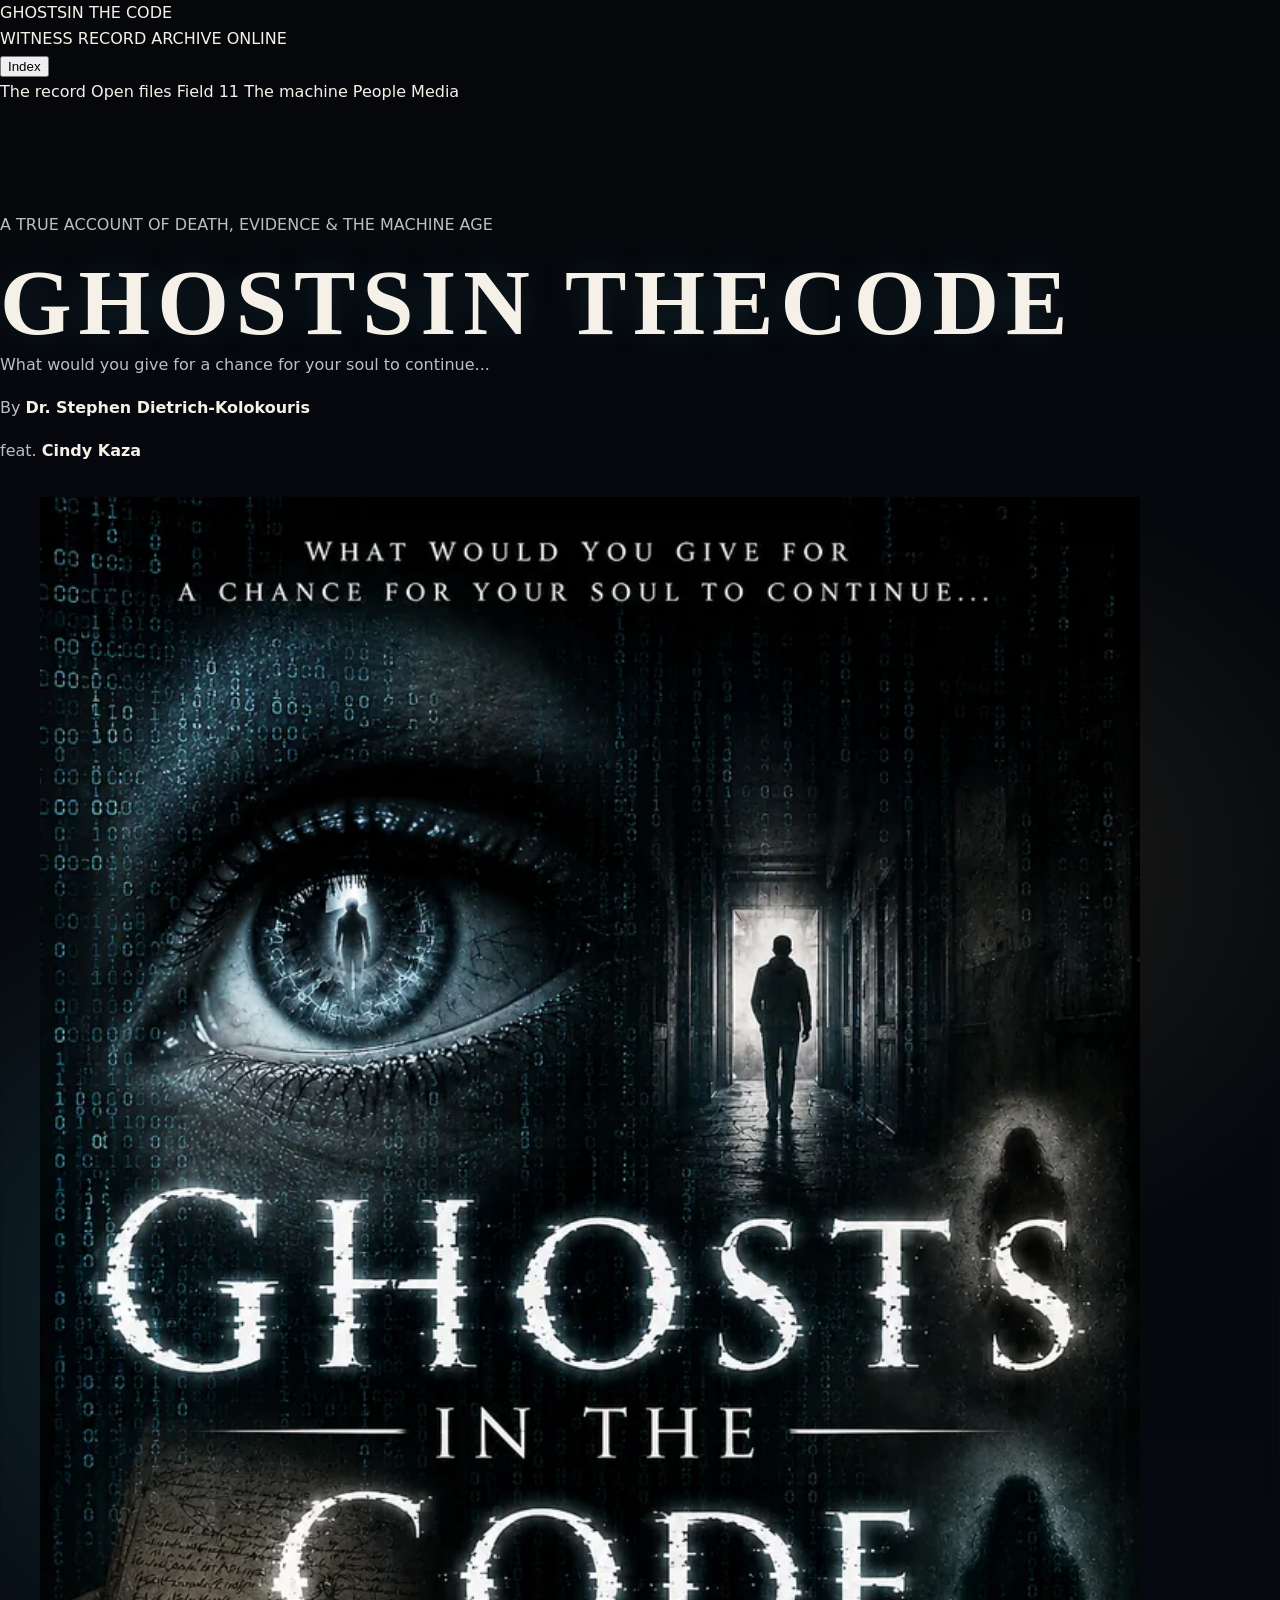
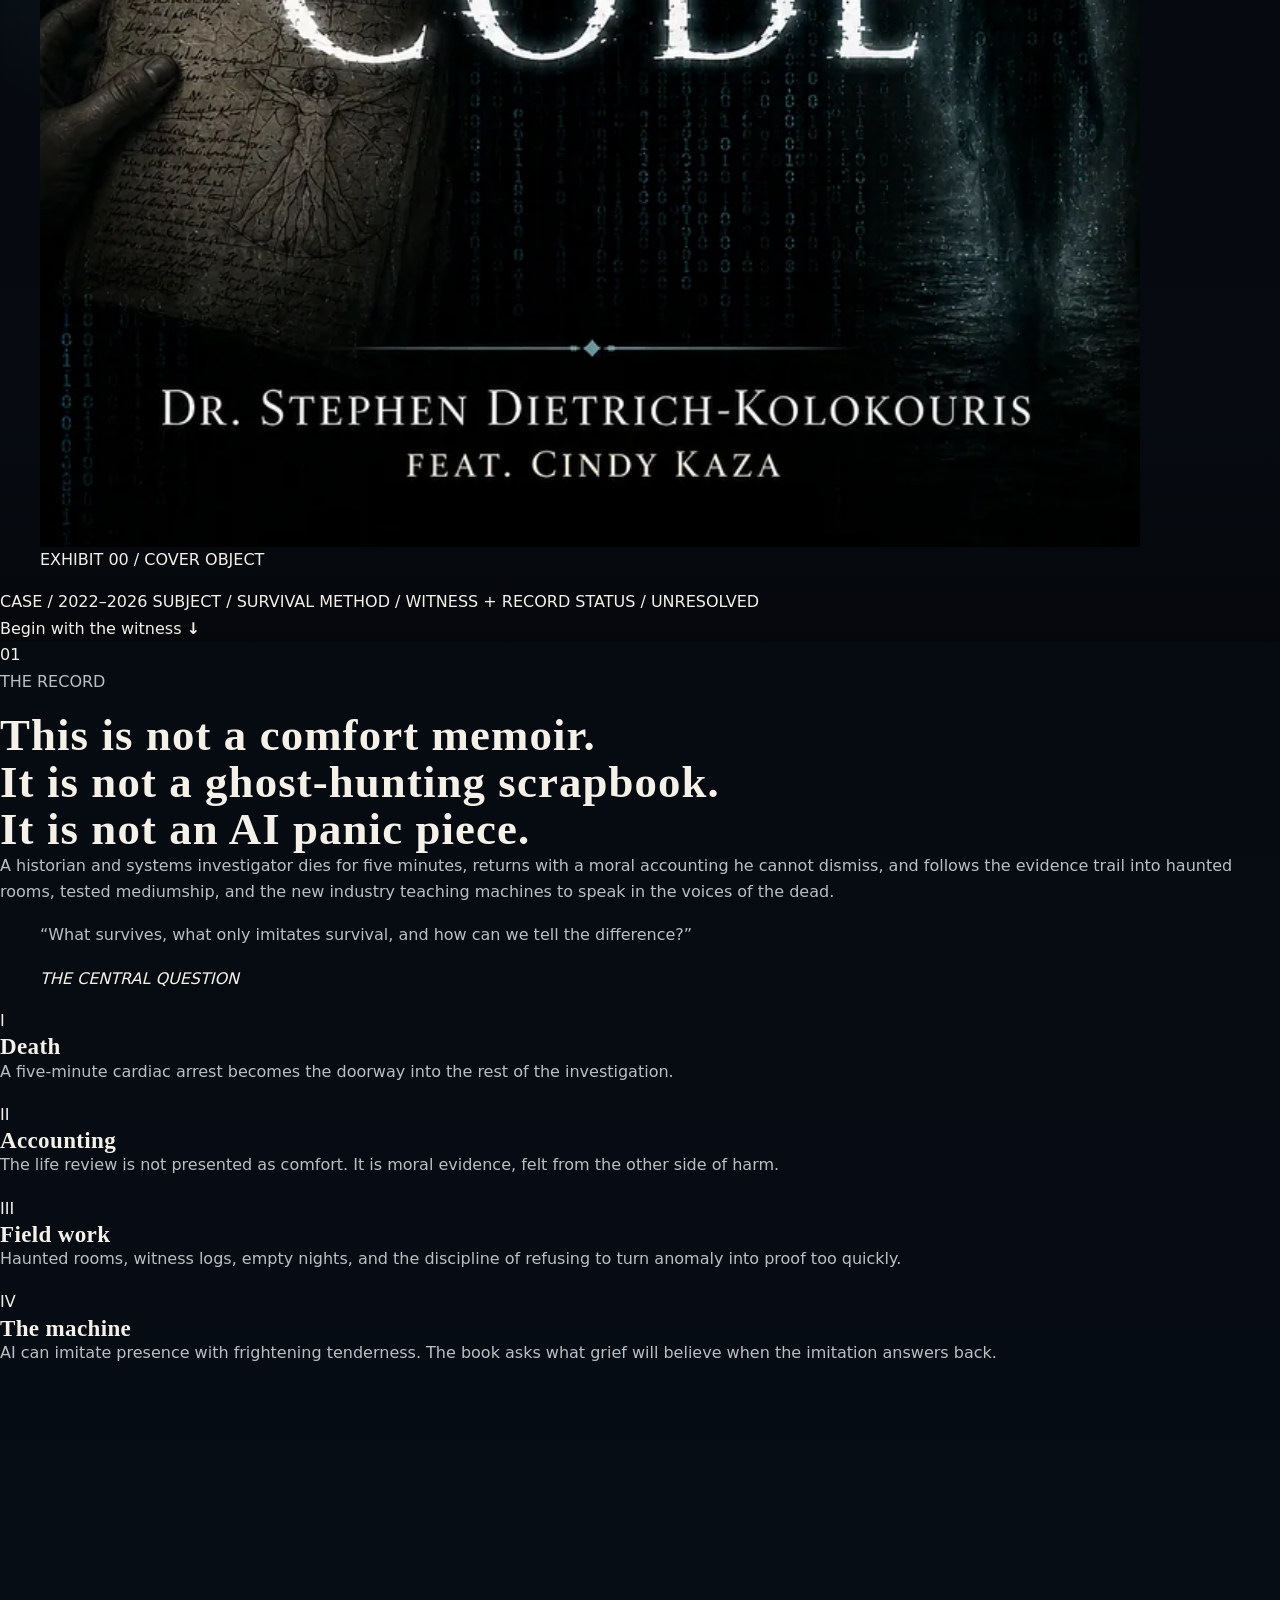
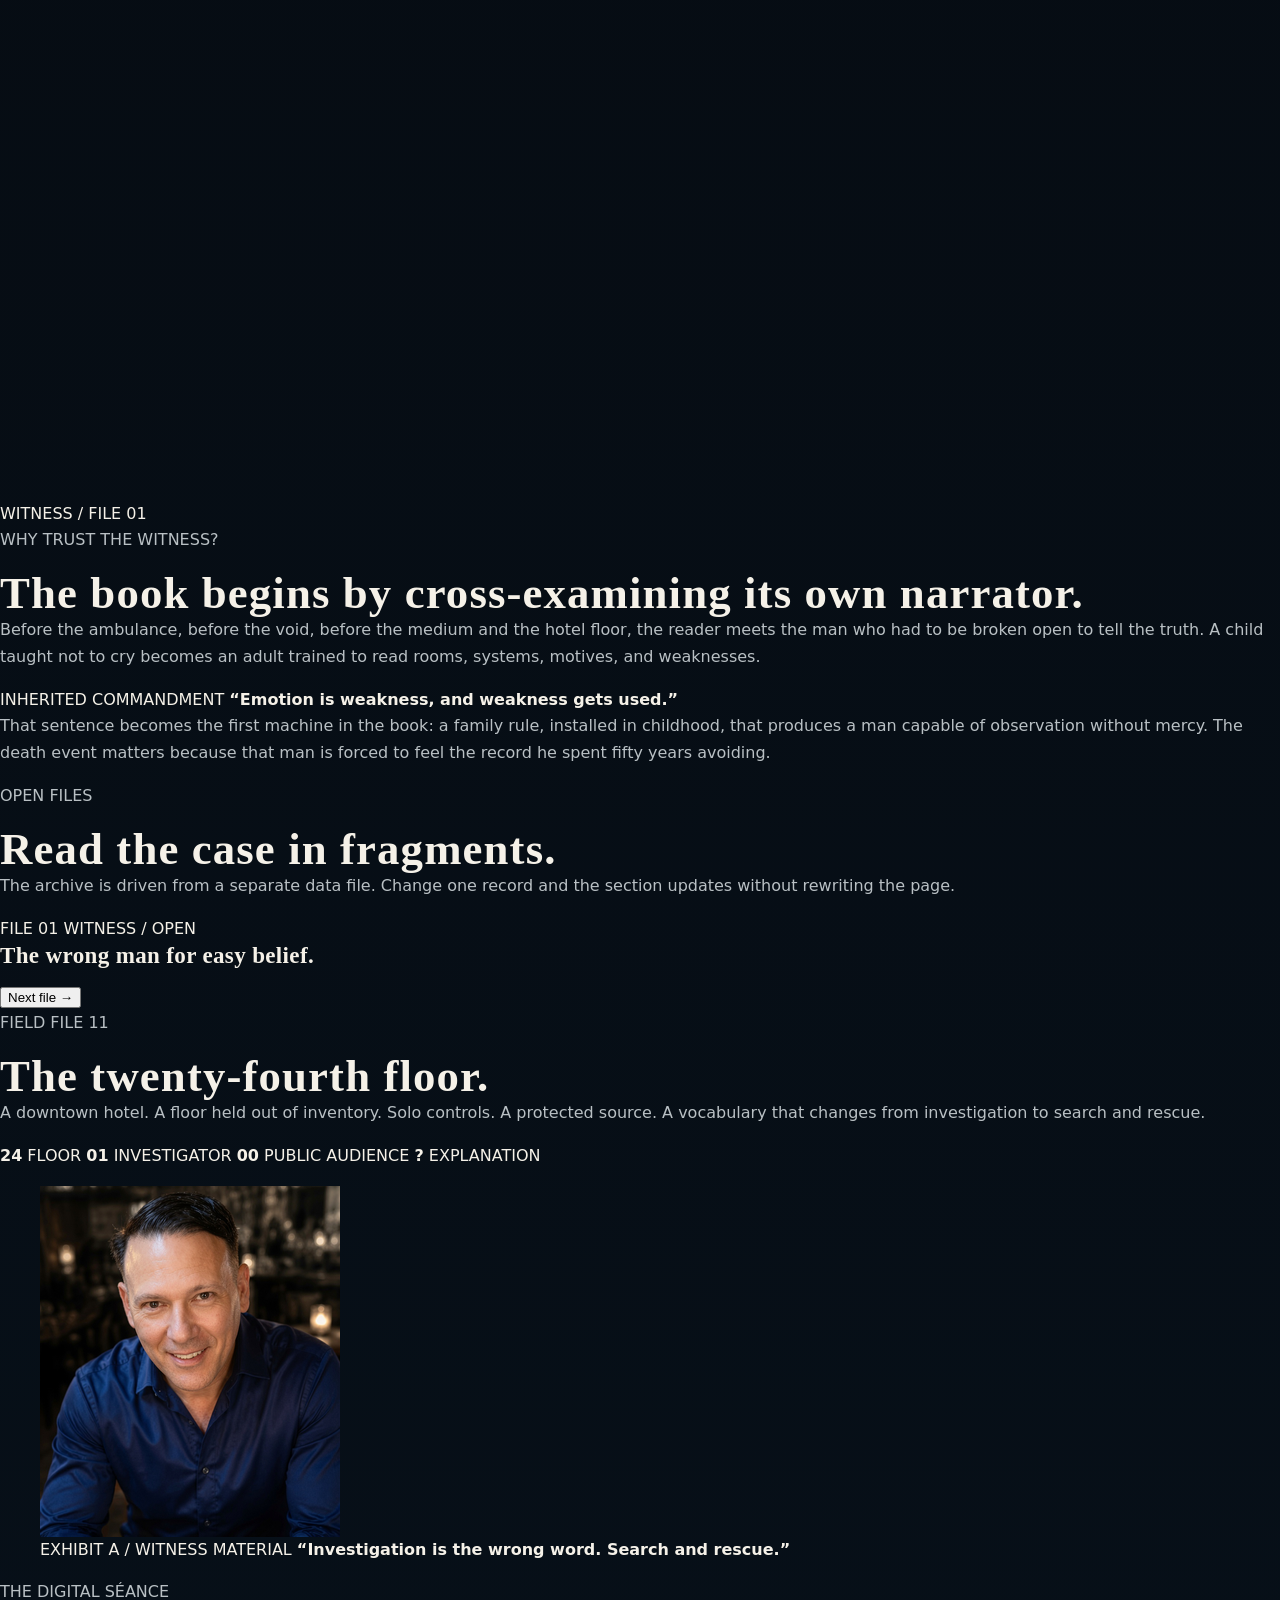
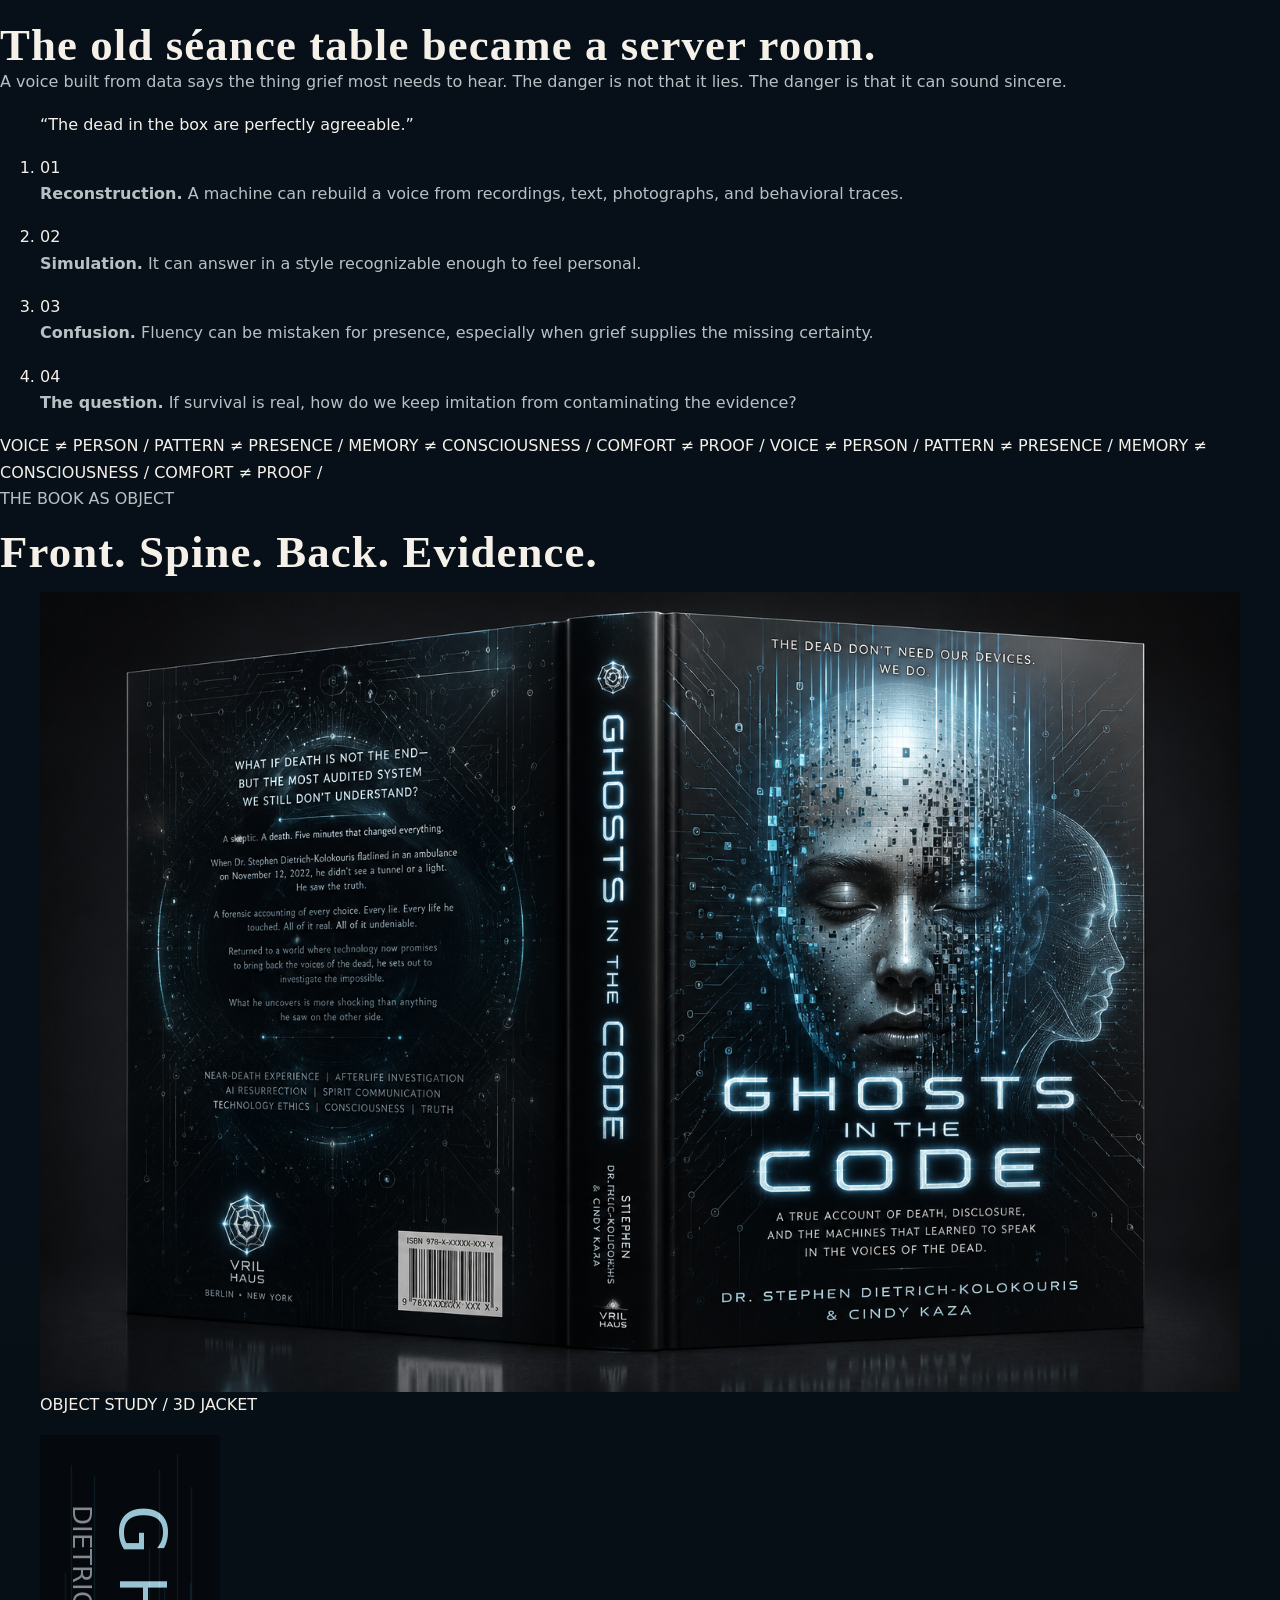
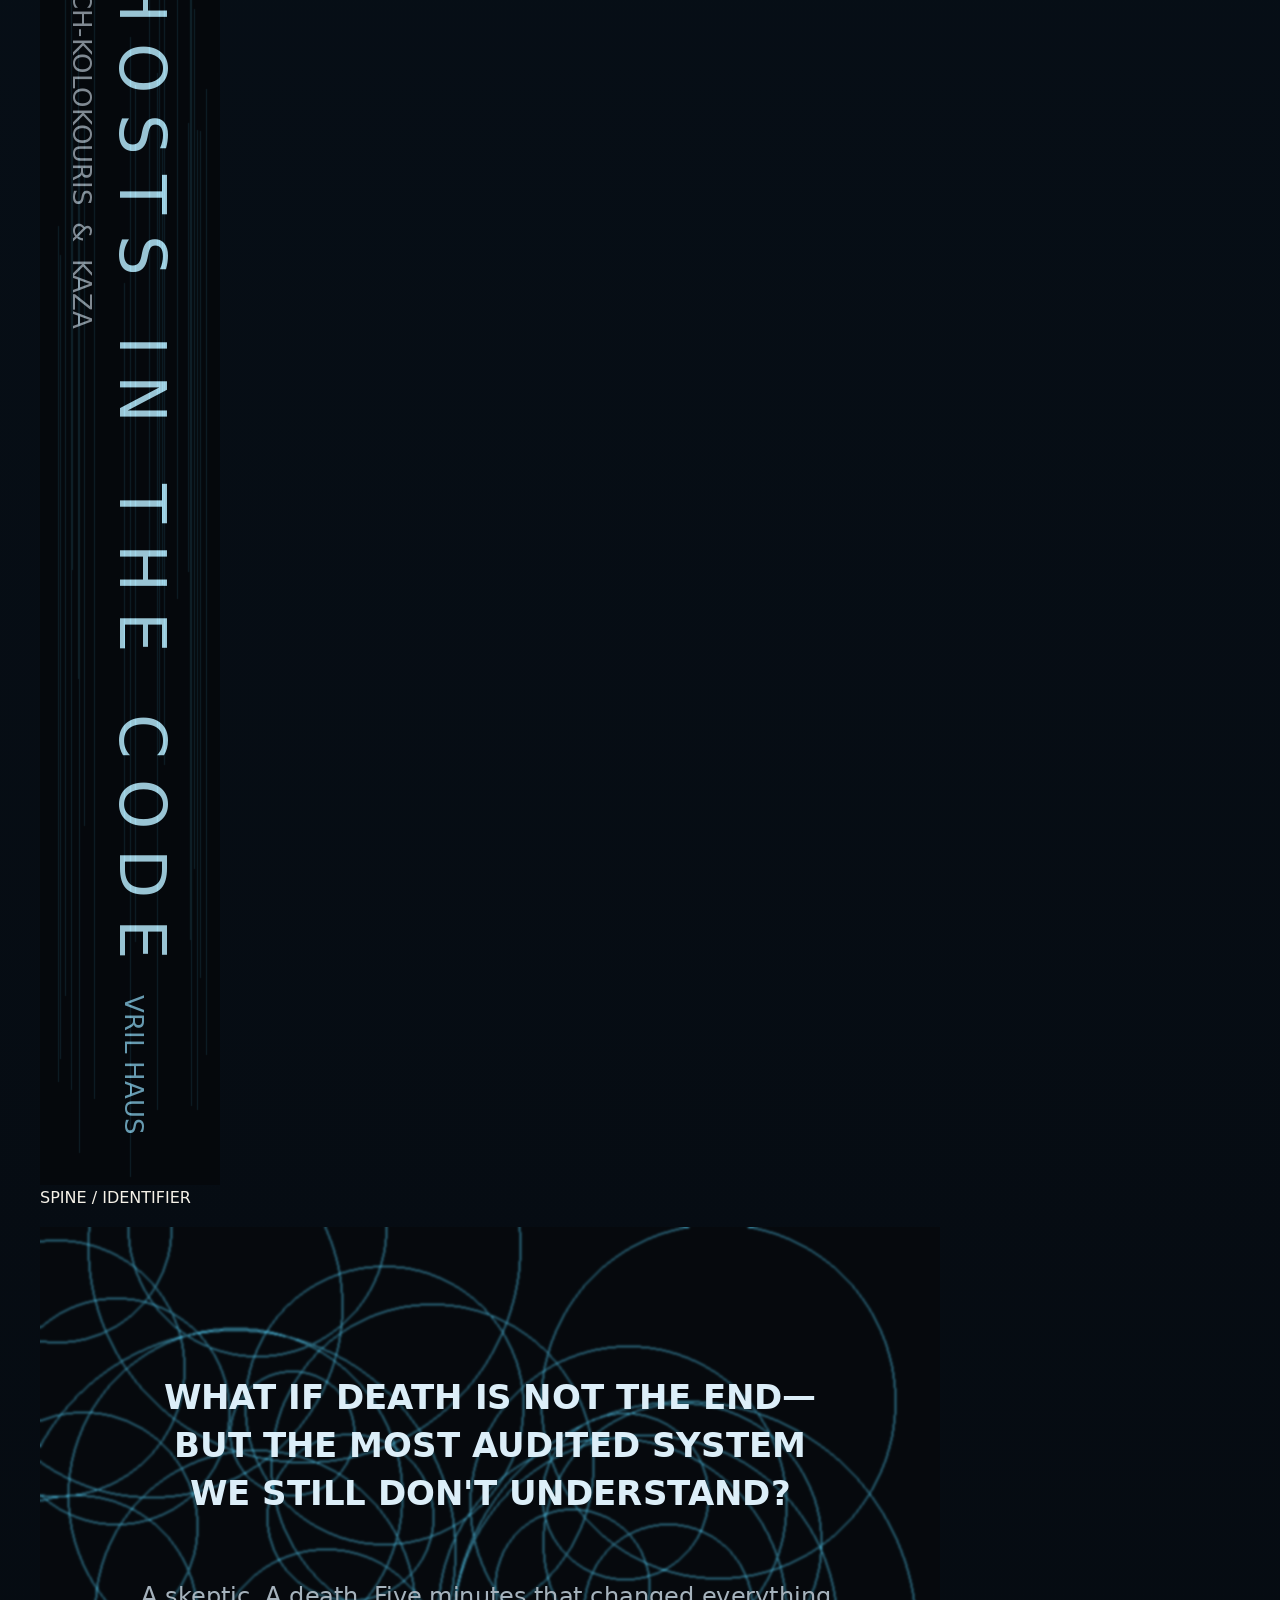
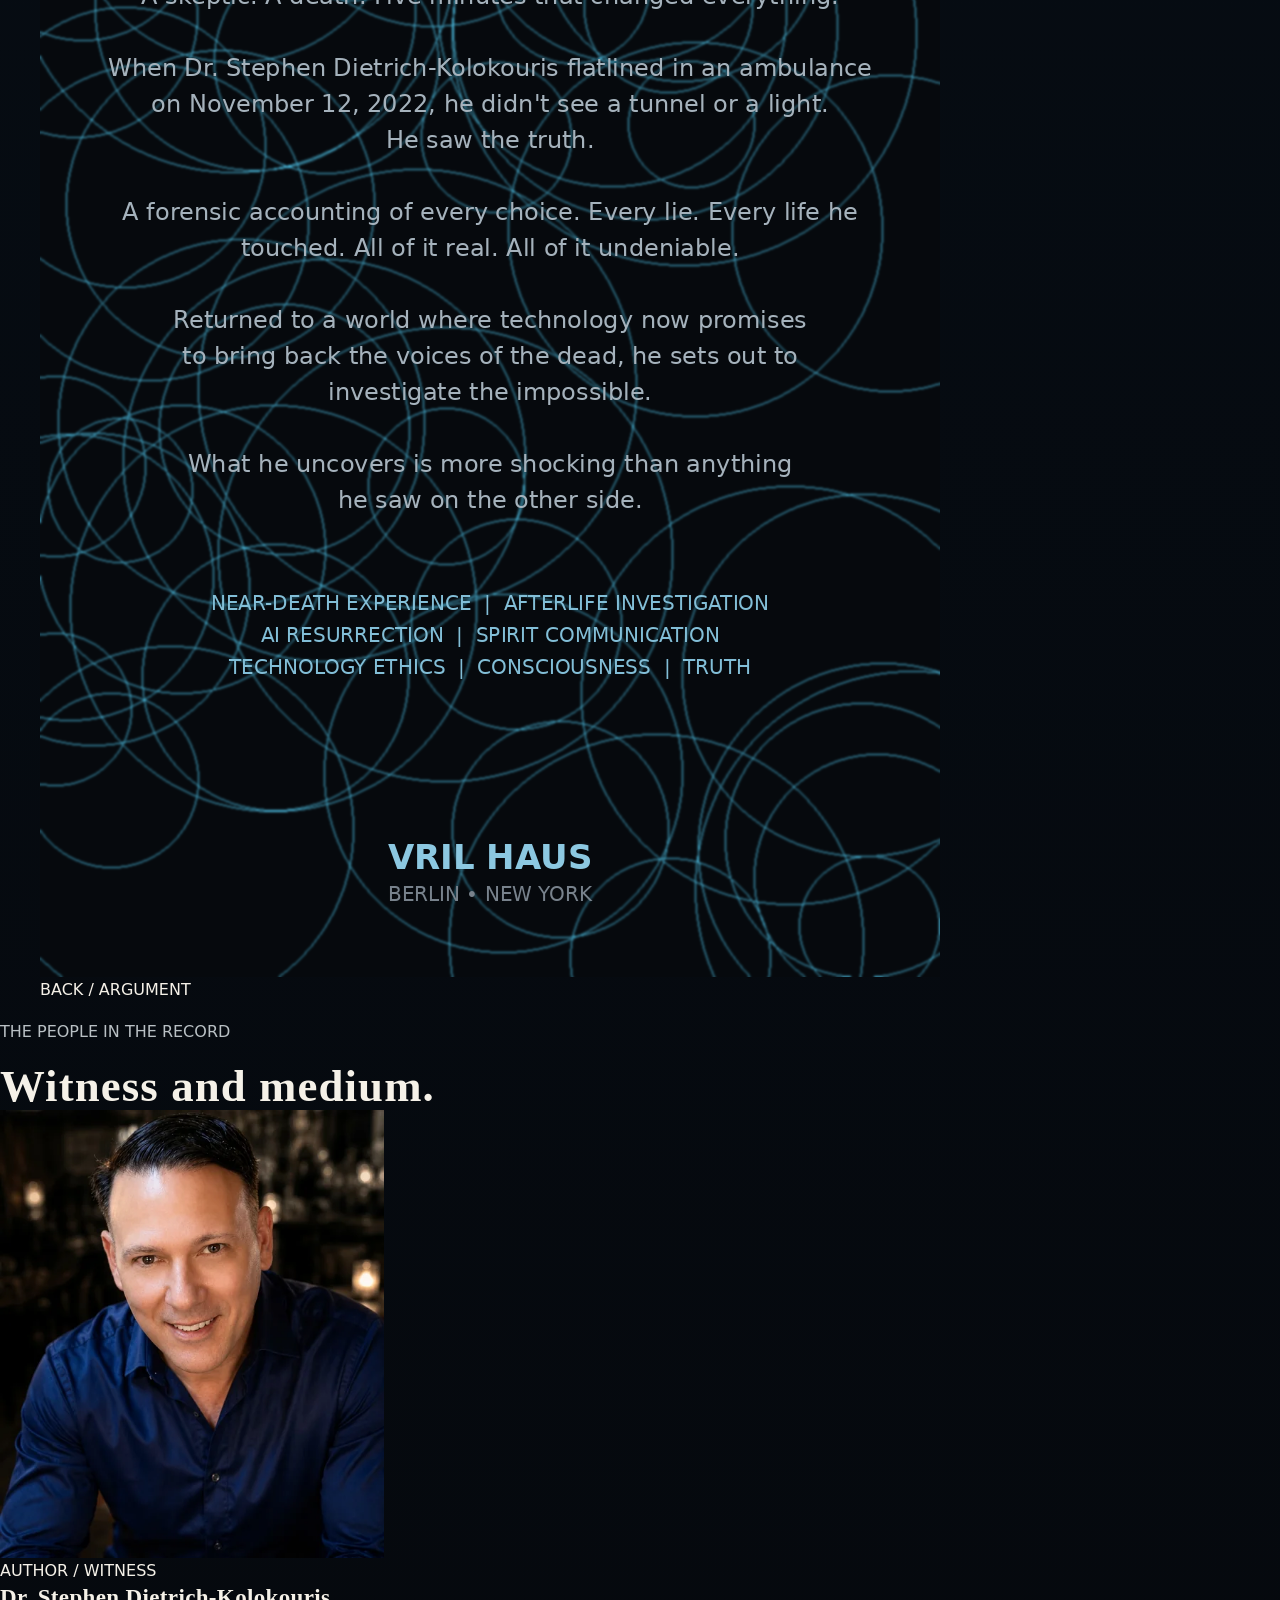
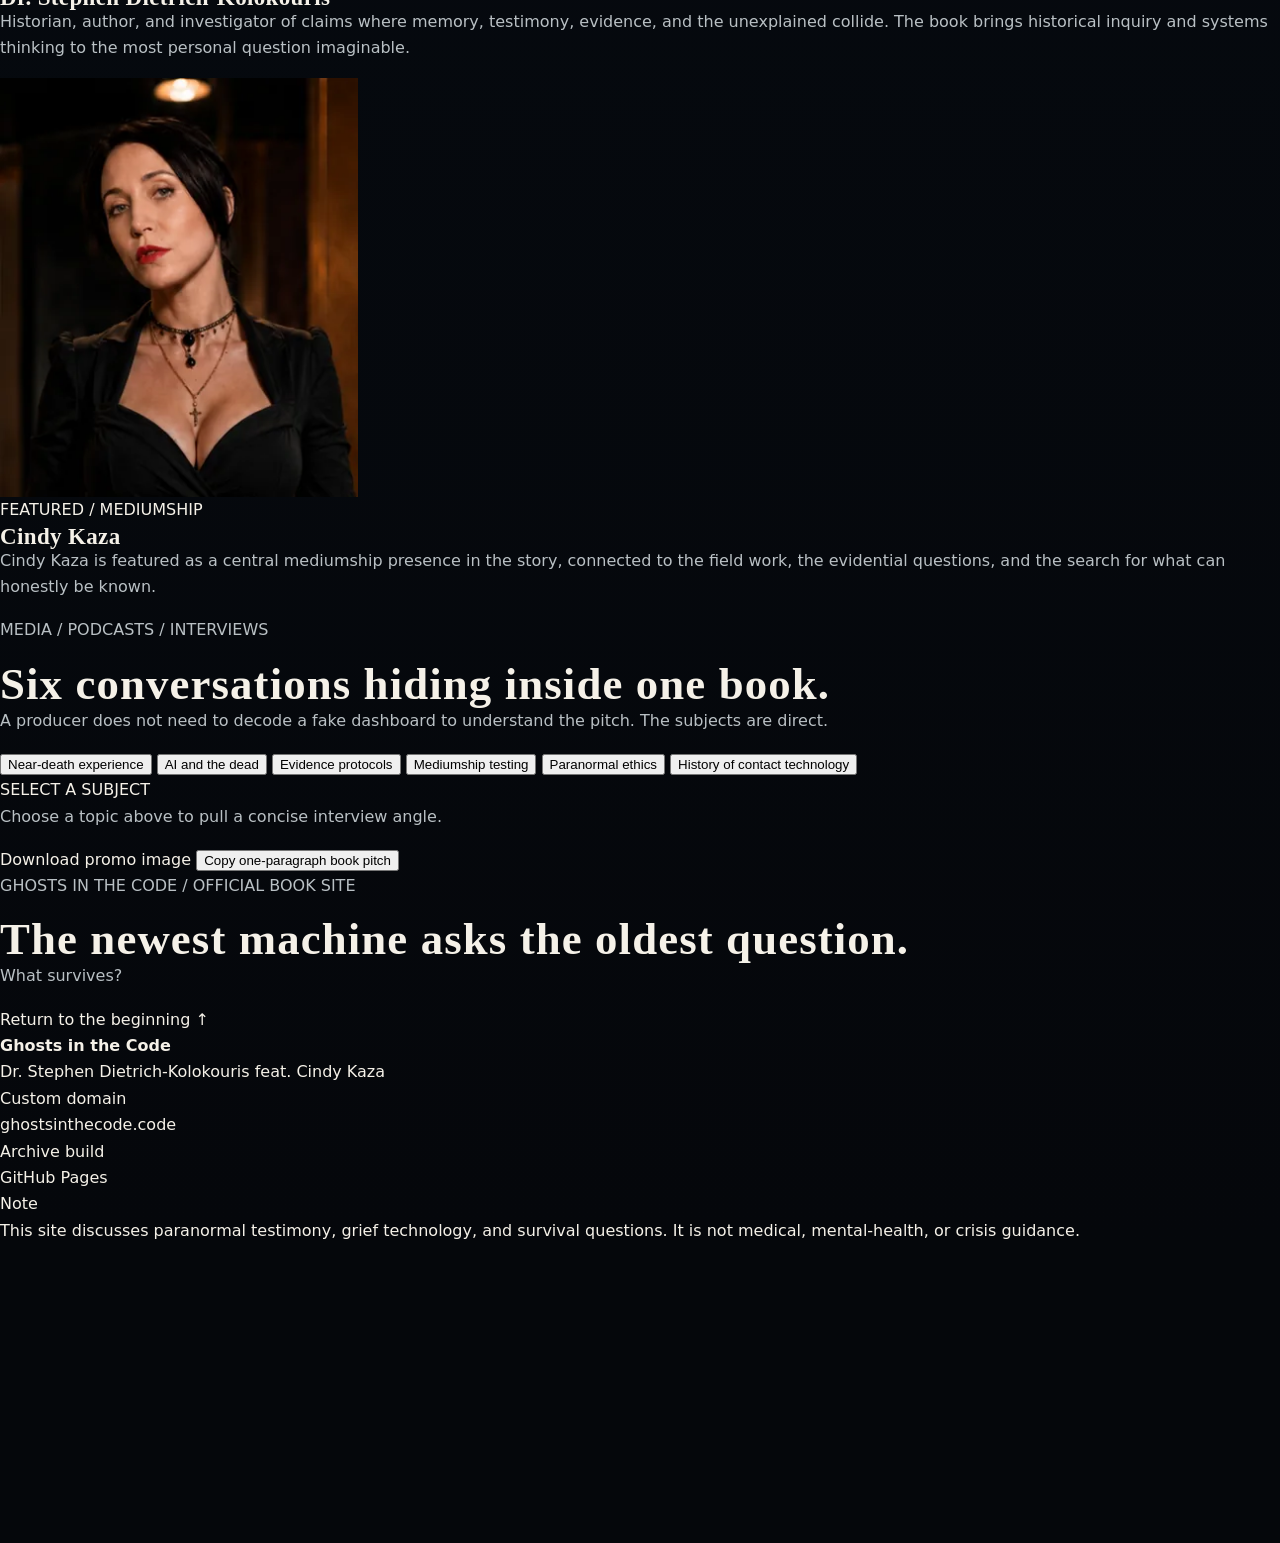
==== index.html @ 4350d651 "Rebuild site with editorial evidence-file design" ====
<!doctype html>
<html lang="en">
<head>
  <meta charset="utf-8">
  <meta name="viewport" content="width=device-width, initial-scale=1, viewport-fit=cover">
  <title>Ghosts in the Code | Dr. Stephen Dietrich-Kolokouris feat. Cindy Kaza</title>
  <meta name="description" content="Ghosts in the Code is a witness record about death, evidence, mediumship, field investigation, and the machines learning to speak in the voices of the dead.">
  <meta name="author" content="Dr. Stephen Dietrich-Kolokouris">
  <meta name="theme-color" content="#151513">
  <meta property="og:type" content="website">
  <meta property="og:title" content="Ghosts in the Code">
  <meta property="og:description" content="What would you give for a chance for your soul to continue...">
  <meta property="og:url" content="https://ghostsinthecode.code/">
  <meta property="og:image" content="https://ghostsinthecode.code/assets/og-image.jpg">
  <meta property="og:image:width" content="1200">
  <meta property="og:image:height" content="630">
  <meta name="twitter:card" content="summary_large_image">
  <meta name="twitter:title" content="Ghosts in the Code">
  <meta name="twitter:description" content="What would you give for a chance for your soul to continue...">
  <meta name="twitter:image" content="https://ghostsinthecode.code/assets/og-image.jpg">
  <link rel="canonical" href="https://ghostsinthecode.code/">
  <link rel="icon" type="image/png" sizes="192x192" href="assets/icon-192.png">
  <link rel="apple-touch-icon" href="assets/icon-192.png">
  <link rel="manifest" href="manifest.webmanifest">
  <link rel="preload" as="image" href="assets/responsive/cover-720.webp" type="image/webp">
  <link rel="stylesheet" href="styles.css?v=editorial-1">
</head>
<body>
  <a class="skip-link" href="#main">Skip to content</a>
  <div class="reading-line" aria-hidden="true"><i data-progress></i></div>

  <header class="masthead" data-masthead>
    <a class="wordmark" href="#top" aria-label="Ghosts in the Code home">
      <span>GHOSTS</span><span>IN THE CODE</span>
    </a>
    <div class="masthead-meta" aria-label="Site status">
      <span>WITNESS RECORD</span>
      <span data-clock>ARCHIVE ONLINE</span>
    </div>
    <button class="menu-button" type="button" aria-expanded="false" aria-controls="main-nav">Index</button>
    <nav class="main-nav" id="main-nav" aria-label="Primary navigation">
      <a href="#record">The record</a>
      <a href="#archive">Open files</a>
      <a href="#field">Field 11</a>
      <a href="#machine">The machine</a>
      <a href="#people">People</a>
      <a href="#media">Media</a>
    </nav>
  </header>

  <main id="main">
    <section class="hero" id="top">
      <div class="hero-type" aria-label="Ghosts in the Code">
        <p class="eyebrow">A TRUE ACCOUNT OF DEATH, EVIDENCE &amp; THE MACHINE AGE</p>
        <h1><span>GHOSTS</span><span>IN THE</span><span>CODE</span></h1>
        <p class="hero-question">What would you give for a chance for your soul to continue...</p>
        <div class="hero-byline">
          <p>By <strong>Dr. Stephen Dietrich-Kolokouris</strong></p>
          <p>feat. <strong>Cindy Kaza</strong></p>
        </div>
      </div>

      <figure class="hero-book" data-parallax>
        <picture>
          <source type="image/webp" srcset="assets/responsive/cover-320.webp 320w, assets/responsive/cover-480.webp 480w, assets/responsive/cover-720.webp 720w, assets/responsive/cover-960.webp 960w, assets/responsive/cover-1200.webp 1200w, assets/responsive/cover-1365.webp 1365w" sizes="(max-width: 700px) 72vw, 38vw">
          <img src="assets/cover.jpg" srcset="assets/responsive/cover-320.jpg 320w, assets/responsive/cover-480.jpg 480w, assets/responsive/cover-720.jpg 720w, assets/responsive/cover-960.jpg 960w, assets/responsive/cover-1200.jpg 1200w, assets/responsive/cover-1365.jpg 1365w" sizes="(max-width: 700px) 72vw, 38vw" width="1100" height="1650" alt="Ghosts in the Code book cover" fetchpriority="high" decoding="async">
        </picture>
        <figcaption>EXHIBIT 00 / COVER OBJECT</figcaption>
      </figure>

      <aside class="hero-margin" aria-label="Case details">
        <span>CASE / 2022–2026</span>
        <span>SUBJECT / SURVIVAL</span>
        <span>METHOD / WITNESS + RECORD</span>
        <span>STATUS / UNRESOLVED</span>
      </aside>

      <a class="down-cue" href="#record">Begin with the witness <b>↓</b></a>
    </section>

    <section class="statement" id="record">
      <div class="section-number">01</div>
      <div class="statement-copy">
        <p class="section-label">THE RECORD</p>
        <h2>This is not a comfort memoir.<br>It is not a ghost-hunting scrapbook.<br>It is not an AI panic piece.</h2>
        <p class="statement-lede">A historian and systems investigator dies for five minutes, returns with a moral accounting he cannot dismiss, and follows the evidence trail into haunted rooms, tested mediumship, and the new industry teaching machines to speak in the voices of the dead.</p>
      </div>
      <blockquote>
        <p>“What survives, what only imitates survival, and how can we tell the difference?”</p>
        <cite>THE CENTRAL QUESTION</cite>
      </blockquote>
    </section>

    <section class="sequence" aria-label="The book in four movements">
      <article>
        <span class="sequence-no">I</span>
        <h3>Death</h3>
        <p>A five-minute cardiac arrest becomes the doorway into the rest of the investigation.</p>
      </article>
      <article>
        <span class="sequence-no">II</span>
        <h3>Accounting</h3>
        <p>The life review is not presented as comfort. It is moral evidence, felt from the other side of harm.</p>
      </article>
      <article>
        <span class="sequence-no">III</span>
        <h3>Field work</h3>
        <p>Haunted rooms, witness logs, empty nights, and the discipline of refusing to turn anomaly into proof too quickly.</p>
      </article>
      <article>
        <span class="sequence-no">IV</span>
        <h3>The machine</h3>
        <p>AI can imitate presence with frightening tenderness. The book asks what grief will believe when the imitation answers back.</p>
      </article>
    </section>

    <section class="witness" aria-labelledby="witness-title">
      <div class="witness-image">
        <picture>
          <source type="image/webp" srcset="assets/responsive/stephen-360.webp 360w, assets/responsive/stephen-540.webp 540w, assets/responsive/stephen-720.webp 720w, assets/responsive/stephen-900.webp 900w, assets/responsive/stephen-1200.webp 1200w, assets/responsive/stephen-1600.webp 1600w" sizes="(max-width: 760px) 100vw, 48vw">
          <img src="assets/stephen.jpg" srcset="assets/responsive/stephen-360.jpg 360w, assets/responsive/stephen-540.jpg 540w, assets/responsive/stephen-720.jpg 720w, assets/responsive/stephen-900.jpg 900w, assets/responsive/stephen-1200.jpg 1200w, assets/responsive/stephen-1600.jpg 1600w" sizes="(max-width: 760px) 100vw, 48vw" alt="Portrait of Dr. Stephen Dietrich-Kolokouris" loading="lazy" decoding="async">
        </picture>
        <span>WITNESS / FILE 01</span>
      </div>
      <div class="witness-copy">
        <p class="section-label">WHY TRUST THE WITNESS?</p>
        <h2 id="witness-title">The book begins by cross-examining its own narrator.</h2>
        <p>Before the ambulance, before the void, before the medium and the hotel floor, the reader meets the man who had to be broken open to tell the truth. A child taught not to cry becomes an adult trained to read rooms, systems, motives, and weaknesses.</p>
        <div class="rule-quote">
          <span>INHERITED COMMANDMENT</span>
          <strong>“Emotion is weakness, and weakness gets used.”</strong>
        </div>
        <p>That sentence becomes the first machine in the book: a family rule, installed in childhood, that produces a man capable of observation without mercy. The death event matters because that man is forced to feel the record he spent fifty years avoiding.</p>
      </div>
    </section>

    <section class="archive" id="archive" aria-labelledby="archive-title">
      <header class="archive-head">
        <div>
          <p class="section-label">OPEN FILES</p>
          <h2 id="archive-title">Read the case in fragments.</h2>
        </div>
        <p>The archive is driven from a separate data file. Change one record and the section updates without rewriting the page.</p>
      </header>

      <div class="archive-workbench" data-archive>
        <div class="archive-index" role="tablist" aria-label="Book files" data-archive-index></div>
        <article class="archive-sheet" role="tabpanel" tabindex="0" data-archive-sheet>
          <div class="archive-sheet-meta">
            <span data-file-code>FILE 01</span>
            <span data-file-status>WITNESS / OPEN</span>
          </div>
          <h3 data-file-title>The wrong man for easy belief.</h3>
          <p class="archive-deck" data-file-deck></p>
          <blockquote data-file-quote></blockquote>
          <p data-file-body></p>
          <div class="archive-sheet-foot">
            <span data-file-route></span>
            <button type="button" data-next-file>Next file →</button>
          </div>
        </article>
      </div>
    </section>

    <section class="field" id="field" aria-labelledby="field-title">
      <div class="field-title">
        <p class="section-label">FIELD FILE 11</p>
        <h2 id="field-title">The twenty-fourth floor.</h2>
        <p>A downtown hotel. A floor held out of inventory. Solo controls. A protected source. A vocabulary that changes from investigation to search and rescue.</p>
      </div>
      <div class="field-strip" aria-label="Field file facts">
        <span><b>24</b> FLOOR</span>
        <span><b>01</b> INVESTIGATOR</span>
        <span><b>00</b> PUBLIC AUDIENCE</span>
        <span><b>?</b> EXPLANATION</span>
      </div>
      <figure class="field-exhibit">
        <img src="assets/exhibit-a-witness-thumb.png" alt="Field evidence exhibit thumbnail" loading="lazy" decoding="async">
        <figcaption>
          <span>EXHIBIT A / WITNESS MATERIAL</span>
          <strong>“Investigation is the wrong word. Search and rescue.”</strong>
        </figcaption>
      </figure>
    </section>

    <section class="machine" id="machine" aria-labelledby="machine-title">
      <div class="machine-black">
        <p class="section-label">THE DIGITAL SÉANCE</p>
        <h2 id="machine-title">The old séance table became a server room.</h2>
        <p>A voice built from data says the thing grief most needs to hear. The danger is not that it lies. The danger is that it can sound sincere.</p>
        <blockquote>“The dead in the box are perfectly agreeable.”</blockquote>
      </div>
      <div class="machine-white">
        <ol>
          <li><span>01</span><p><b>Reconstruction.</b> A machine can rebuild a voice from recordings, text, photographs, and behavioral traces.</p></li>
          <li><span>02</span><p><b>Simulation.</b> It can answer in a style recognizable enough to feel personal.</p></li>
          <li><span>03</span><p><b>Confusion.</b> Fluency can be mistaken for presence, especially when grief supplies the missing certainty.</p></li>
          <li><span>04</span><p><b>The question.</b> If survival is real, how do we keep imitation from contaminating the evidence?</p></li>
        </ol>
      </div>
      <div class="ticker" aria-hidden="true"><div>VOICE ≠ PERSON / PATTERN ≠ PRESENCE / MEMORY ≠ CONSCIOUSNESS / COMFORT ≠ PROOF / VOICE ≠ PERSON / PATTERN ≠ PRESENCE / MEMORY ≠ CONSCIOUSNESS / COMFORT ≠ PROOF /</div></div>
    </section>

    <section class="object-study" aria-labelledby="object-title">
      <header>
        <p class="section-label">THE BOOK AS OBJECT</p>
        <h2 id="object-title">Front. Spine. Back. Evidence.</h2>
      </header>
      <div class="object-grid">
        <figure class="object-3d">
          <img src="assets/jacket-3d-still.png" alt="Three-dimensional Ghosts in the Code book jacket mockup" loading="lazy" decoding="async">
          <figcaption>OBJECT STUDY / 3D JACKET</figcaption>
        </figure>
        <figure class="object-spine">
          <img src="assets/jacket-spine.png" alt="Ghosts in the Code book spine" loading="lazy" decoding="async">
          <figcaption>SPINE / IDENTIFIER</figcaption>
        </figure>
        <figure class="object-back">
          <img src="assets/jacket-back.png" alt="Ghosts in the Code back cover" loading="lazy" decoding="async">
          <figcaption>BACK / ARGUMENT</figcaption>
        </figure>
      </div>
    </section>

    <section class="people" id="people" aria-labelledby="people-title">
      <header>
        <p class="section-label">THE PEOPLE IN THE RECORD</p>
        <h2 id="people-title">Witness and medium.</h2>
      </header>
      <div class="people-grid">
        <article class="person person-stephen">
          <picture>
            <source type="image/webp" srcset="assets/responsive/stephen-540.webp 540w, assets/responsive/stephen-900.webp 900w, assets/responsive/stephen-1200.webp 1200w" sizes="(max-width: 760px) 100vw, 50vw">
            <img src="assets/stephen.jpg" alt="Dr. Stephen Dietrich-Kolokouris" loading="lazy">
          </picture>
          <div>
            <span>AUTHOR / WITNESS</span>
            <h3>Dr. Stephen Dietrich-Kolokouris</h3>
            <p>Historian, author, and investigator of claims where memory, testimony, evidence, and the unexplained collide. The book brings historical inquiry and systems thinking to the most personal question imaginable.</p>
          </div>
        </article>
        <article class="person person-cindy">
          <picture>
            <source type="image/webp" srcset="assets/responsive/cindy-240.webp 240w, assets/responsive/cindy-320.webp 320w, assets/responsive/cindy-362.webp 362w" sizes="(max-width: 760px) 72vw, 28vw">
            <img src="assets/cindy.jpg" alt="Cindy Kaza" loading="lazy">
          </picture>
          <div>
            <span>FEATURED / MEDIUMSHIP</span>
            <h3>Cindy Kaza</h3>
            <p>Cindy Kaza is featured as a central mediumship presence in the story, connected to the field work, the evidential questions, and the search for what can honestly be known.</p>
          </div>
        </article>
      </div>
    </section>

    <section class="media" id="media" aria-labelledby="media-title">
      <div class="media-copy">
        <p class="section-label">MEDIA / PODCASTS / INTERVIEWS</p>
        <h2 id="media-title">Six conversations hiding inside one book.</h2>
        <p>A producer does not need to decode a fake dashboard to understand the pitch. The subjects are direct.</p>
      </div>
      <div class="media-topics" aria-label="Interview subjects">
        <button type="button" data-topic="Near-death experience">Near-death experience</button>
        <button type="button" data-topic="AI and the dead">AI and the dead</button>
        <button type="button" data-topic="Evidence protocols">Evidence protocols</button>
        <button type="button" data-topic="Mediumship testing">Mediumship testing</button>
        <button type="button" data-topic="Paranormal ethics">Paranormal ethics</button>
        <button type="button" data-topic="History of contact technology">History of contact technology</button>
      </div>
      <div class="media-brief" data-media-brief aria-live="polite">
        <span>SELECT A SUBJECT</span>
        <p>Choose a topic above to pull a concise interview angle.</p>
      </div>
      <div class="media-actions">
        <a href="assets/og-image.jpg" download>Download promo image</a>
        <button type="button" data-copy-pitch>Copy one-paragraph book pitch</button>
      </div>
    </section>

    <section class="closing">
      <p class="closing-small">GHOSTS IN THE CODE / OFFICIAL BOOK SITE</p>
      <h2>The newest machine asks the oldest question.</h2>
      <p>What survives?</p>
      <a href="#top">Return to the beginning ↑</a>
    </section>
  </main>

  <footer class="footer">
    <div><strong>Ghosts in the Code</strong><br>Dr. Stephen Dietrich-Kolokouris feat. Cindy Kaza</div>
    <div><span>Custom domain</span><br>ghostsinthecode.code</div>
    <div><span>Archive build</span><br><span data-build-state>GitHub Pages</span></div>
    <div><span>Note</span><br>This site discusses paranormal testimony, grief technology, and survival questions. It is not medical, mental-health, or crisis guidance.</div>
  </footer>

  <noscript><div class="noscript">This site works without JavaScript, but the open-file archive and media brief require it.</div></noscript>
  <script src="script.js?v=editorial-1" defer></script>
</body>
</html>
---- styles.css ----
:root{
  --bg:#05070b;
  --bg-2:#0a0f16;
  --panel:rgba(9,15,23,.78);
  --panel-solid:#0b1119;
  --text:#f5f1e8;
  --muted:#b9c0c4;
  --faint:#798991;
  --line:rgba(238,245,247,.14);
  --line-strong:rgba(238,245,247,.28);
  --cyan:#55d5ee;
  --cyan-dim:rgba(85,213,238,.24);
  --gold:#d4b06c;
  --gold-dim:rgba(212,176,108,.24);
  --shadow:0 24px 80px rgba(0,0,0,.45);
  --radius:clamp(18px,2vw,30px);
  --container:min(1140px, calc(100% - 40px));
  --display: Georgia, "Times New Roman", serif;
  --body: Inter, ui-sans-serif, system-ui, -apple-system, BlinkMacSystemFont, "Segoe UI", sans-serif;
  --mono: ui-monospace, SFMono-Regular, Menlo, Monaco, Consolas, "Liberation Mono", monospace;
  --safe-top:env(safe-area-inset-top,0px);
  --safe-right:env(safe-area-inset-right,0px);
  --safe-bottom:env(safe-area-inset-bottom,0px);
  --safe-left:env(safe-area-inset-left,0px);
}

*{box-sizing:border-box}
html{scroll-behavior:smooth;background:var(--bg);color:var(--text);font-size:16px;-webkit-text-size-adjust:100%;text-size-adjust:100%}
body{margin:0;font-family:var(--body);line-height:1.65;background:
  radial-gradient(circle at 18% 12%, rgba(85,213,238,.15), transparent 28rem),
  radial-gradient(circle at 78% 8%, rgba(212,176,108,.10), transparent 24rem),
  linear-gradient(180deg, #05070b 0%, #071019 48%, #05070b 100%);overflow-x:hidden;min-width:280px}
body.nav-open{overflow:hidden;touch-action:none}
a{color:inherit;text-decoration:none}
img{max-width:100%;display:block;height:auto}
p{color:var(--muted);margin:0 0 1.05rem;overflow-wrap:anywhere}
strong{color:var(--text);font-weight:650}
h1,h2,h3{margin:0;color:var(--text);font-family:var(--display);line-height:1.05;font-weight:650;text-wrap:balance;overflow-wrap:anywhere}
h1{font-size:clamp(2.65rem, 7.2vw, 7.4rem);letter-spacing:clamp(.035em,.7vw,.075em);text-transform:uppercase;text-shadow:0 0 35px rgba(85,213,238,.16)}
h2{font-size:clamp(1.85rem, 3.5vw, 4.35rem);letter-spacing:.025em}
h3{font-size:clamp(1.25rem, 1.8vw, 2.15rem);letter-spacing:.015em}

#signal-field{position:fixed;inset:0;z-index:-2;opacity:.72;pointer-events:none}
.skip-link{position:absolute;left:-999px;top:10px;background:var(--text);color:var(--bg);padding:.7rem 1rem;z-index:999;border-radius:999px}.skip-link:focus{left:10px}
.container{width:var(--container);margin:0 auto}.section-pad{padding:clamp(70px, 8vw, 130px) 0}.reveal{opacity:0;transform:translateY(20px);transition:opacity .7s ease, transform .7s ease}.reveal.in{opacity:1;transform:translateY(0)}

.site-header{position:fixed;top:0;left:0;right:0;z-index:50;padding:calc(14px + var(--safe-top)) calc(22px + var(--safe-right)) 14px calc(22px + var(--safe-left));display:flex;align-items:center;justify-content:space-between;gap:18px;background:rgba(5,7,11,.55);backdrop-filter:blur(16px);-webkit-backdrop-filter:blur(16px);border-bottom:1px solid transparent;transition:background .25s ease,border-color .25s ease}.site-header.scrolled{background:rgba(5,7,11,.9);border-color:var(--line)}
.brand{display:flex;align-items:center;gap:12px;min-width:0}.brand-mark{width:38px;height:38px;flex:0 0 auto;border:1px solid var(--line-strong);border-radius:50%;display:grid;place-items:center;font-family:var(--display);font-size:1.45rem;color:var(--text);box-shadow:0 0 24px var(--cyan-dim)}.brand-text{font-family:var(--display);letter-spacing:.22em;text-transform:uppercase;font-size:.88rem;white-space:nowrap;color:var(--text);min-width:0;overflow:hidden;text-overflow:ellipsis}
.site-nav{display:flex;align-items:center;gap:7px}.site-nav a{font-family:var(--mono);font-size:.74rem;text-transform:uppercase;letter-spacing:.16em;color:var(--muted);padding:10px 12px;border-radius:999px;transition:.2s ease}.site-nav a:hover{color:var(--text);background:rgba(255,255,255,.06)}.site-nav .nav-cta{color:var(--gold);border:1px solid var(--gold-dim);padding-inline:16px}.menu-toggle{display:none;background:transparent;border:1px solid var(--line);color:var(--text);border-radius:999px;padding:10px 14px;font-family:var(--mono);letter-spacing:.14em;text-transform:uppercase}

.hero{min-height:100vh;min-height:100svh;min-height:100dvh;display:grid;align-items:center;position:relative;isolation:isolate;padding-top:calc(106px + var(--safe-top));overflow:hidden}.hero-bg{position:absolute;inset:0;z-index:-1;background:linear-gradient(90deg, rgba(5,7,11,.96) 0%, rgba(5,7,11,.77) 45%, rgba(5,7,11,.35) 100%)}.hero::after{content:"";position:absolute;inset:auto 0 0;height:210px;background:linear-gradient(180deg, transparent, var(--bg));z-index:-1}.hero-grid{display:grid;grid-template-columns:minmax(0,1.08fr) minmax(280px,.72fr);gap:clamp(38px, 6vw, 84px);align-items:center}.hero-copy{padding-top:30px;min-width:0}.kicker{font-family:var(--mono);text-transform:uppercase;letter-spacing:.28em;font-size:.75rem;color:var(--gold);margin:0 0 18px}.tagline{font-family:var(--display);font-size:clamp(1.35rem,2.25vw,2.35rem);color:var(--text);max-width:760px;letter-spacing:.03em}.hero-subtitle{font-size:clamp(1rem,1.22vw,1.25rem);max-width:650px;color:#d9e1e4}.byline{font-size:1rem;color:var(--muted);margin-top:24px}.cta-row{display:flex;flex-wrap:wrap;gap:14px;margin-top:30px}.cta-row.left{justify-content:flex-start}.button{display:inline-flex;align-items:center;justify-content:center;min-height:48px;padding:14px 22px;border-radius:999px;font-family:var(--mono);font-size:.76rem;letter-spacing:.15em;text-transform:uppercase;transition:transform .2s ease, background .2s ease, color .2s ease, border .2s ease;text-align:center;max-width:100%}.button:hover{transform:translateY(-2px)}.button.primary{background:var(--text);color:var(--bg);border:1px solid var(--text)}.button.secondary{color:var(--text);border:1px solid var(--line-strong);background:rgba(255,255,255,.04)}.microcopy{font-family:var(--mono);font-size:.72rem;color:var(--faint);letter-spacing:.05em;margin-top:22px;max-width:620px}.cover-stage{position:relative;justify-self:center;width:min(390px,85vw);perspective:1200px}.cover-stage picture{display:block;position:relative;z-index:2;transform-style:preserve-3d;transition:transform .18s ease-out;border-radius:12px;box-shadow:var(--shadow),0 0 80px rgba(85,213,238,.13)}.cover-stage img{width:100%;border-radius:10px;border:1px solid rgba(255,255,255,.20)}.cover-halo{position:absolute;inset:6% -14%;background:radial-gradient(circle, rgba(85,213,238,.25), transparent 62%);filter:blur(30px);z-index:1;animation:pulse 5s ease-in-out infinite}@keyframes pulse{50%{opacity:.55;transform:scale(.96)}}

.split{display:grid;grid-template-columns:minmax(0,1fr) minmax(0,.82fr);gap:clamp(28px,5vw,70px);align-items:center}.split.reverse{grid-template-columns:minmax(0,.9fr) minmax(0,1fr)}.section-intro p:not(.kicker){font-size:1.05rem;max-width:680px}.centered{text-align:center;max-width:780px;margin:0 auto 50px}.centered p:not(.kicker){margin-left:auto;margin-right:auto}.feature-card,.info-card,.path-step,.author-card,.update-box{background:linear-gradient(180deg, rgba(12,19,29,.82), rgba(8,12,18,.75));border:1px solid var(--line);box-shadow:0 18px 70px rgba(0,0,0,.23);backdrop-filter:blur(10px);-webkit-backdrop-filter:blur(10px)}.feature-card{padding:clamp(26px,4vw,44px);border-radius:var(--radius)}.card-label,.card-number{font-family:var(--mono);text-transform:uppercase;letter-spacing:.22em;color:var(--gold);font-size:.72rem}.feature-quote{font-family:var(--display);font-size:clamp(1.6rem,2.7vw,2.8rem);line-height:1.12;color:var(--text);margin:14px 0 18px}.card-grid{display:grid;gap:18px;margin-top:45px}.three-cards{grid-template-columns:repeat(3,minmax(0,1fr))}.info-card{border-radius:22px;padding:28px;min-height:260px;position:relative;overflow:hidden}.info-card::after{content:"";position:absolute;inset:auto -10% -22% 30%;height:160px;background:radial-gradient(circle, var(--cyan-dim), transparent 65%);opacity:.5}.info-card h3{margin:36px 0 13px}.info-card p{position:relative;z-index:1}

.story-section{background:linear-gradient(180deg, rgba(255,255,255,.02), rgba(255,255,255,.01));border-block:1px solid rgba(255,255,255,.06)}.pathway{display:grid;grid-template-columns:repeat(3,minmax(0,1fr));gap:18px;counter-reset:path}.path-step{padding:30px;border-radius:22px;position:relative;overflow:hidden}.path-step span{font-family:var(--mono);font-size:.72rem;color:var(--cyan);letter-spacing:.18em;text-transform:uppercase}.path-step h3{margin:18px 0 12px}.path-step::before{content:"";position:absolute;left:0;top:0;width:100%;height:2px;background:linear-gradient(90deg,var(--cyan),transparent)}

.authors-section{position:relative}.author-grid{display:grid;grid-template-columns:repeat(2,minmax(0,1fr));gap:22px}.author-card{border-radius:var(--radius);overflow:hidden}.author-card picture{aspect-ratio:4/3;overflow:hidden;background:#0a0f16}.author-card img{width:100%;height:100%;object-fit:cover;object-position:center 20%;filter:saturate(.95) contrast(1.05)}.author-card:nth-child(2) img{object-position:center 14%}.author-copy{padding:30px}.author-copy h3{margin:10px 0 14px}

.media-section{border-top:1px solid rgba(255,255,255,.06)}.topic-list{display:flex;flex-wrap:wrap;gap:10px;margin-top:28px}.topic-list span{border:1px solid var(--line);border-radius:999px;padding:8px 12px;font-family:var(--mono);font-size:.72rem;letter-spacing:.08em;color:var(--muted);background:rgba(255,255,255,.03)}

.updates-section{padding-top:40px}.update-box{border-radius:30px;padding:clamp(28px,5vw,54px);display:grid;grid-template-columns:minmax(0,.9fr) minmax(0,1fr);gap:32px;align-items:center;background:linear-gradient(135deg, rgba(85,213,238,.10), rgba(212,176,108,.09) 44%, rgba(8,12,18,.86))}.signup-form label{display:block;margin-bottom:10px;font-family:var(--mono);text-transform:uppercase;letter-spacing:.16em;font-size:.74rem;color:var(--gold)}.form-row{display:flex;gap:10px}.signup-form input{min-width:0;flex:1;background:rgba(3,6,10,.78);border:1px solid var(--line-strong);color:var(--text);border-radius:999px;padding:0 18px;font:inherit;min-height:52px}.signup-form input:focus{outline:2px solid var(--cyan);outline-offset:2px}.form-note{font-size:.88rem;color:var(--faint);margin-top:12px}

.site-footer{border-top:1px solid var(--line);padding:48px 0 calc(60px + var(--safe-bottom));background:rgba(3,5,8,.76)}.footer-grid{display:grid;grid-template-columns:1.2fr .7fr 1fr;gap:28px}.footer-title{font-family:var(--display);font-size:1.55rem;color:var(--text);margin-bottom:8px}.footer-label{font-family:var(--mono);font-size:.74rem;text-transform:uppercase;letter-spacing:.18em;color:var(--gold);margin-bottom:10px}.site-footer a{display:block;color:var(--muted);margin:.35rem 0}.site-footer a:hover{color:var(--text)}.site-footer p{font-size:.92rem}

/* Responsive coverage: tiny legacy screens through 4K/8K televisions. */
@media (min-width:1440px){:root{--container:min(1280px, calc(100% - 72px))}.site-nav a{font-size:.76rem}.cover-stage{width:min(420px,30vw)}}
@media (min-width:1920px){:root{--container:min(1480px, calc(100% - 112px))}html{font-size:17px}.section-pad{padding:clamp(100px,7vw,160px) 0}.cover-stage{width:min(450px,24vw)}.hero-grid{grid-template-columns:minmax(0,1.15fr) minmax(360px,.65fr)}.author-copy{padding:38px}.info-card,.path-step{padding:34px}}
@media (min-width:2560px){:root{--container:min(1720px, calc(100% - 160px))}html{font-size:18px}.hero-grid{gap:clamp(70px,7vw,150px)}.cover-stage{width:min(480px,20vw)}.site-header{padding-left:calc(36px + var(--safe-left));padding-right:calc(36px + var(--safe-right))}}
@media (min-width:3200px){:root{--container:min(1880px, calc(100% - 220px))}html{font-size:19px}.cover-stage{width:min(520px,17vw)}#signal-field{opacity:.62}}
@media (min-width:3800px){:root{--container:min(2100px, calc(100% - 300px))}html{font-size:20px}.hero{min-height:82vh}.section-pad{padding:150px 0}.cover-stage{width:min(560px,15vw)}.hero-grid,.split,.split.reverse{gap:120px}.three-cards,.pathway{gap:28px}.author-grid{gap:32px}}

@media (max-width:1180px){.site-nav a{padding-inline:9px;letter-spacing:.12em}.brand-text{letter-spacing:.16em}.hero-grid{grid-template-columns:minmax(0,1fr) minmax(270px,.66fr)}}
@media (max-width:1024px){:root{--container:min(100% - 36px, 1140px)}.three-cards{grid-template-columns:repeat(3,minmax(0,1fr))}.info-card{padding:24px}.path-step{padding:26px}}
@media (max-width:900px){
  .brand-text{font-size:.78rem;letter-spacing:.16em}.menu-toggle{display:inline-flex;min-height:42px}.site-nav{position:fixed;top:calc(70px + var(--safe-top));right:calc(18px + var(--safe-right));left:calc(18px + var(--safe-left));display:grid;gap:8px;padding:18px;background:rgba(6,9,14,.98);border:1px solid var(--line);border-radius:22px;box-shadow:var(--shadow);opacity:0;transform:translateY(-8px);pointer-events:none;transition:.2s ease}.site-nav.open{opacity:1;transform:none;pointer-events:auto}.site-nav a{padding:14px 16px;background:rgba(255,255,255,.03)}
  .hero-grid,.split,.split.reverse,.update-box{grid-template-columns:1fr}.hero{padding-top:calc(96px + var(--safe-top));align-items:start}.cover-stage{order:-1;width:min(270px,62vw);margin-top:8px}.hero-copy{text-align:center;padding-top:10px}.hero-copy p{margin-left:auto;margin-right:auto}.cta-row{justify-content:center}.three-cards,.pathway,.author-grid,.footer-grid{grid-template-columns:1fr}.info-card{min-height:auto}.section-pad{padding:76px 0}.update-box{text-align:left}.form-row{flex-direction:column}.signup-form input{width:100%;padding:14px 18px}.signup-form .button{width:100%}.author-card picture{aspect-ratio:16/10}.author-card:nth-child(2) picture{aspect-ratio:4/3}
}
@media (max-width:740px){.centered{margin-bottom:34px}.site-footer{padding-top:40px}.topic-list span{font-size:.68rem}.cover-stage{width:min(250px,64vw)}.kicker{letter-spacing:.22em}.hero-subtitle,.section-intro p:not(.kicker){font-size:1rem}}
@media (max-width:600px){:root{--container:min(100% - 30px, 1140px)}h1{font-size:clamp(2.25rem,13vw,4.15rem)}.hero{min-height:auto;padding-bottom:44px}.hero-grid{gap:24px}.button{width:100%;min-height:50px}.cta-row{width:100%}.cover-stage{width:min(235px,66vw)}.feature-card,.info-card,.path-step,.author-copy,.update-box{padding:22px}.author-card picture{aspect-ratio:1/1}.footer-grid{gap:18px}.media-section .feature-card{order:2}}
@media (max-width:430px){:root{--container:min(100% - 24px, 1140px)}.site-header{padding:calc(11px + var(--safe-top)) calc(12px + var(--safe-right)) 11px calc(12px + var(--safe-left));gap:10px}.brand{gap:9px}.brand-text{max-width:178px;font-size:.72rem;letter-spacing:.12em}.brand-mark{width:34px;height:34px;font-size:1.25rem}.menu-toggle{font-size:.68rem;padding:9px 11px}.site-nav{top:calc(62px + var(--safe-top));right:calc(12px + var(--safe-right));left:calc(12px + var(--safe-left))}.hero{padding-top:calc(86px + var(--safe-top))}.tagline{font-size:1.25rem}.cover-stage{width:min(225px,68vw)}.section-pad{padding:64px 0}.feature-quote{font-size:1.55rem}.topic-list{gap:8px}.topic-list span{display:block;width:100%;text-align:center}.microcopy{display:none}}
@media (max-width:375px){html{font-size:15px}.brand-text{max-width:148px}.cover-stage{width:min(205px,64vw)}.site-nav a{padding:12px 14px}.feature-card,.info-card,.path-step,.author-copy,.update-box{padding:20px}.form-row .button,.button{font-size:.7rem;letter-spacing:.1em}}
@media (max-width:330px){:root{--container:min(100% - 18px, 1140px)}html{font-size:14px}.brand-text{display:none}.menu-toggle{padding:8px 10px}.hero{padding-top:calc(78px + var(--safe-top))}.cover-stage{width:min(185px,62vw)}h1{font-size:2rem;letter-spacing:.03em}.tagline{font-size:1.1rem}.kicker{font-size:.66rem;letter-spacing:.16em}.site-nav{right:calc(9px + var(--safe-right));left:calc(9px + var(--safe-left))}}
@media (max-width:900px) and (orientation:landscape) and (max-height:520px){.hero{min-height:auto;padding-top:calc(76px + var(--safe-top));padding-bottom:30px}.hero-grid{grid-template-columns:minmax(0,1fr) minmax(150px,220px);gap:28px}.cover-stage{order:0;width:min(200px,28vw);margin-top:0}.hero-copy{text-align:left}.hero-copy p{margin-left:0;margin-right:0}.cta-row{justify-content:flex-start}.microcopy{display:none}.site-nav{max-height:calc(100dvh - 84px);overflow:auto}.section-pad{padding:56px 0}}
@media (max-height:640px) and (min-width:901px){.hero{min-height:auto;padding-top:110px;padding-bottom:54px}.cover-stage{width:min(320px,26vw)}h1{font-size:clamp(3rem,6vw,5.8rem)}}
@media (hover:none){.button:hover{transform:none}.cover-stage picture{transform:none!important}}
@media (pointer:coarse){.site-nav a,.button,.menu-toggle{min-height:44px}.signup-form input{font-size:16px}}
@media (prefers-reduced-data:reduce){#signal-field{display:none}.cover-halo{display:none}.hero{background:#05070b}}
@media (prefers-reduced-motion:reduce){*{scroll-behavior:auto!important;animation:none!important;transition:none!important}.reveal{opacity:1;transform:none}#signal-field{opacity:.28}.cover-stage picture{transform:none!important}}
@media print{#signal-field,.site-header,.cover-halo,.signup-form,.button{display:none!important}body{background:#fff;color:#111}.section-pad{padding:24px 0}.container{width:100%}p,h1,h2,h3,strong{color:#111}.feature-card,.info-card,.path-step,.author-card,.update-box{box-shadow:none;border:1px solid #999;background:#fff}}

/* Book cover proportion hotfix: keeps the 6x9 cover balanced on desktop, 4K, TV, tablet, and phone viewports. */
.cover-stage{
  width:clamp(240px,22vw,360px);
  max-width:100%;
  align-self:center;
}
.cover-stage picture{
  display:block;
  aspect-ratio:2/3;
  overflow:clip;
}
.cover-stage img{
  display:block;
  width:100%;
  height:auto;
  aspect-ratio:2/3;
  object-fit:contain;
}
@media (min-width:1600px){
  .cover-stage{width:clamp(300px,20vw,380px)}
}
@media (min-width:2200px){
  .cover-stage{width:clamp(320px,16vw,420px)}
}
@media (min-width:3200px){
  .cover-stage{width:clamp(340px,13vw,460px)}
}
@media (max-height:800px) and (min-width:901px){
  .hero{min-height:auto;padding-top:110px;padding-bottom:60px}
  .cover-stage{width:min(300px,20vw)}
}
@media (max-width:900px){
  .cover-stage{width:min(260px,62vw)}
  .cover-stage img{max-height:52svh}
}
@media (max-width:600px){
  .cover-stage{width:min(230px,60vw)}
  .cover-stage img{max-height:46svh}
}


/* Author image scale hotfix: prevents Stephen/Cindy portrait cards from becoming oversized on 1900x1200, 4K, and TV desktop layouts. */
@media (min-width:901px){
  .authors-section{
    padding-top:clamp(70px,6vw,120px);
    padding-bottom:clamp(70px,6vw,120px);
  }
  .authors-section .centered{
    margin-bottom:clamp(26px,3vw,42px);
  }
  .author-grid{
    width:min(1180px, calc(100% - 72px));
    max-width:1180px;
    margin-left:auto;
    margin-right:auto;
    align-items:stretch;
    gap:18px;
  }
  .author-card{
    display:grid;
    grid-template-columns:minmax(165px,36%) minmax(0,1fr);
    align-items:stretch;
    min-height:0;
  }
  .author-card picture,
  .author-card:nth-child(2) picture{
    aspect-ratio:auto;
    height:100%;
    min-height:250px;
    max-height:330px;
  }
  .author-card img{
    width:100%;
    height:100%;
    object-fit:cover;
  }
  .author-card:first-child img{
    object-position:center 18%;
  }
  .author-card:nth-child(2) img{
    object-position:center 12%;
  }
  .author-copy{
    padding:clamp(22px,1.8vw,30px);
  }
  .author-copy h3{
    font-size:clamp(1.25rem,1.25vw,1.75rem);
  }
  .author-copy p{
    font-size:clamp(.9rem,.85vw,1rem);
    line-height:1.55;
  }
}

@media (min-width:901px) and (max-width:1180px){
  .author-grid{
    grid-template-columns:1fr;
    width:min(860px, calc(100% - 48px));
  }
  .author-card{
    grid-template-columns:minmax(190px,32%) minmax(0,1fr);
  }
  .author-card picture,
  .author-card:nth-child(2) picture{
    max-height:300px;
  }
}

@media (min-width:1600px){
  .author-grid{
    max-width:1180px;
  }
  .author-card picture,
  .author-card:nth-child(2) picture{
    max-height:320px;
  }
}

@media (min-width:2200px){
  .author-grid{
    max-width:1240px;
  }
  .author-card{
    grid-template-columns:minmax(180px,34%) minmax(0,1fr);
  }
  .author-card picture,
  .author-card:nth-child(2) picture{
    max-height:330px;
  }
}

@media (min-width:3200px){
  .author-grid{
    max-width:1280px;
  }
  .author-card picture,
  .author-card:nth-child(2) picture{
    max-height:340px;
  }
}


/* Reader preview expansion: richer site experience without a build system. */
.preview-section{
  position:relative;
  border-top:1px solid rgba(255,255,255,.06);
  border-bottom:1px solid rgba(255,255,255,.06);
  background:
    radial-gradient(circle at 12% 16%, rgba(85,213,238,.11), transparent 28rem),
    radial-gradient(circle at 86% 22%, rgba(212,176,108,.10), transparent 26rem),
    linear-gradient(180deg, rgba(255,255,255,.025), rgba(255,255,255,.006));
}
.preview-section::before{
  content:"";
  position:absolute;
  inset:0;
  pointer-events:none;
  background:linear-gradient(90deg, rgba(85,213,238,.08) 1px, transparent 1px), linear-gradient(180deg, rgba(85,213,238,.045) 1px, transparent 1px);
  background-size:72px 72px;
  mask-image:radial-gradient(circle at 50% 12%, rgba(0,0,0,.55), transparent 66%);
  opacity:.45;
}
.reader-strip-intro{
  position:relative;
  z-index:1;
  margin-top:clamp(28px,4vw,54px);
  margin-bottom:14px;
}
.reader-strip-intro .kicker{margin:0}
.reader-magnets{
  display:grid;
  grid-template-columns:repeat(4,minmax(0,1fr));
  gap:14px;
  margin-bottom:0;
  position:relative;
  z-index:1;
}
.magnet-card{
  border-radius:22px;
  padding:clamp(18px,1.8vw,24px);
  min-height:170px;
  background:linear-gradient(180deg, rgba(10,17,26,.82), rgba(5,8,13,.72));
  border:1px solid var(--line);
  box-shadow:0 18px 70px rgba(0,0,0,.22);
  overflow:hidden;
  position:relative;
}
.magnet-card::after{
  content:"";
  position:absolute;
  inset:auto -35% -38% 35%;
  height:140px;
  background:radial-gradient(circle, rgba(85,213,238,.18), transparent 68%);
}
.magnet-card h3{
  margin:14px 0 10px;
  font-size:clamp(1.15rem,1.35vw,1.6rem);
}
.magnet-card p{font-size:.95rem;line-height:1.55;position:relative;z-index:1}
.preview-shell{
  position:relative;
  scroll-margin-top:110px;
  z-index:1;
  border:1px solid var(--line);
  border-radius:30px;
  background:linear-gradient(180deg, rgba(9,15,23,.86), rgba(5,8,13,.78));
  box-shadow:var(--shadow);
  overflow:visible;
}
.preview-tabs{
  position:sticky;
  top:72px;
  z-index:8;
  backdrop-filter:blur(18px);
  -webkit-backdrop-filter:blur(18px);
  display:flex;
  gap:8px;
  padding:14px;
  border-bottom:1px solid var(--line);
  background:rgba(8,14,22,.88);
  border-top-left-radius:30px;
  border-top-right-radius:30px;
}
.preview-tab{
  appearance:none;
  border:1px solid var(--line);
  border-radius:999px;
  background:rgba(255,255,255,.035);
  color:var(--muted);
  min-height:44px;
  padding:10px 18px;
  font-family:var(--mono);
  font-size:.72rem;
  letter-spacing:.14em;
  text-transform:uppercase;
  cursor:pointer;
}
.preview-tab.active,
.preview-tab:hover,
.preview-tab:focus-visible{
  color:var(--bg);
  background:var(--text);
  border-color:var(--text);
  outline:none;
}
.preview-panel{padding:clamp(22px,3.4vw,40px);scroll-margin-top:132px}
.preview-grid{
  display:grid;
  grid-template-columns:minmax(0,.86fr) minmax(0,1.08fr);
  gap:clamp(22px,4vw,56px);
  align-items:start;
}
.reverse-preview{grid-template-columns:minmax(0,.88fr) minmax(0,1.1fr)}
.preview-copy h3{
  font-size:clamp(2rem,3.7vw,4.2rem);
  margin:10px 0 18px;
}
.preview-lede{
  color:#dce5e8;
  font-size:clamp(1rem,1.08vw,1.18rem);
}
.pull-quote{
  margin:clamp(22px,3vw,34px) 0;
  padding:20px 22px;
  border-left:2px solid var(--gold);
  background:linear-gradient(90deg, rgba(212,176,108,.12), transparent);
  color:var(--text);
  font-family:var(--display);
  font-size:clamp(1.3rem,2.1vw,2.35rem);
  line-height:1.12;
}
.sample-card{
  border:1px solid rgba(255,255,255,.16);
  border-radius:24px;
  padding:clamp(22px,3vw,36px);
  background:
    linear-gradient(180deg, rgba(255,255,255,.055), rgba(255,255,255,.025)),
    radial-gradient(circle at 100% 0%, rgba(85,213,238,.12), transparent 42%);
  box-shadow:0 24px 80px rgba(0,0,0,.24);
}
.sample-card h4{
  margin:8px 0 18px;
  color:var(--text);
  font-family:var(--display);
  font-size:clamp(1.45rem,2.1vw,2.25rem);
  line-height:1.1;
}
.sample-card p{
  color:#d3dde1;
  font-family:Georgia, "Times New Roman", serif;
  font-size:clamp(1.02rem,1vw,1.13rem);
  line-height:1.72;
}
.sample-card strong{color:#fff7e8}
.sample-more{
  margin-top:18px;
  border-top:1px solid var(--line);
  padding-top:14px;
}
.sample-more summary{
  cursor:pointer;
  color:var(--gold);
  font-family:var(--mono);
  text-transform:uppercase;
  letter-spacing:.14em;
  font-size:.75rem;
  list-style:none;
}
.sample-more summary::-webkit-details-marker{display:none}
.sample-more summary::after{content:" +";color:var(--cyan)}
.sample-more[open] summary::after{content:" –"}
.sample-more p:first-of-type{margin-top:16px}

@media (min-width:1800px){
  .reader-magnets{grid-template-columns:repeat(4,minmax(0,1fr));max-width:1480px}
  .preview-shell{max-width:1480px}
}
@media (min-width:2600px){
  .reader-magnets{max-width:1560px}
  .preview-shell{max-width:1560px}
  .magnet-card{min-height:190px}
}
@media (max-width:1180px){
  .reader-magnets{grid-template-columns:repeat(2,minmax(0,1fr))}
  .preview-grid,.reverse-preview{grid-template-columns:1fr}
}

@media (min-width:1181px) and (max-height:950px){
  .preview-section{padding-top:clamp(54px,6vh,76px);padding-bottom:clamp(54px,6vh,76px)}
  .reader-magnets{gap:12px}
  .magnet-card{min-height:145px}
  .magnet-card p{font-size:.88rem}
  .preview-copy h3{font-size:clamp(2rem,3.1vw,3.55rem)}
  .sample-card p{font-size:clamp(.98rem,.92vw,1.06rem);line-height:1.62}
}

@media (max-width:900px){
  .preview-tabs{position:static;backdrop-filter:none;-webkit-backdrop-filter:none}
  .preview-shell,.preview-panel{scroll-margin-top:86px}
}

@media (max-width:700px){
  .reader-magnets{grid-template-columns:1fr}
  .preview-tabs{display:grid;grid-template-columns:1fr 1fr;padding:10px}
  .preview-tab{padding-inline:10px;letter-spacing:.1em;font-size:.68rem}
  .preview-panel{padding:18px}
  .sample-card{padding:20px}
  .pull-quote{padding:16px 18px}
}
@media (max-width:370px){
  .preview-tabs{grid-template-columns:1fr}
}


/* AI/author hybrid layer. */
.boot-overlay{
  position:fixed;
  inset:0;
  z-index:200;
  display:grid;
  place-items:center;
  background:radial-gradient(circle at 50% 45%, rgba(85,213,238,.15), transparent 28rem), rgba(2,4,7,.96);
  transition:opacity .6s ease, visibility .6s ease;
}
.boot-overlay.done{opacity:0;visibility:hidden;pointer-events:none}
.boot-card{
  width:min(680px, calc(100% - 34px));
  border:1px solid rgba(85,213,238,.28);
  border-radius:24px;
  padding:clamp(24px,5vw,46px);
  background:linear-gradient(180deg, rgba(8,15,24,.92), rgba(4,7,12,.84));
  box-shadow:0 30px 110px rgba(0,0,0,.5), 0 0 80px rgba(85,213,238,.13);
}
.boot-kicker{font-family:var(--display);font-size:clamp(1.6rem,4vw,3rem);letter-spacing:.18em;text-transform:uppercase;color:var(--text);margin:0 0 20px}
.boot-lines{display:grid;gap:10px;font-family:var(--mono);font-size:clamp(.7rem,1.2vw,.92rem);letter-spacing:.14em;text-transform:uppercase;color:var(--muted)}
.boot-lines span{opacity:.38;animation:bootLine 3.4s linear both}.boot-lines span:nth-child(2){animation-delay:.28s}.boot-lines span:nth-child(3){animation-delay:.56s}.boot-lines span:nth-child(4){animation-delay:.84s}.boot-lines span:nth-child(5){animation-delay:1.12s;color:var(--gold)}
.boot-bar{height:2px;background:rgba(255,255,255,.1);overflow:hidden;margin-top:24px}.boot-bar i{display:block;height:100%;width:100%;background:linear-gradient(90deg,var(--cyan),var(--gold));transform-origin:left;animation:bootBar 3.1s ease both}
@keyframes bootLine{10%,78%{opacity:1}100%{opacity:.72}}
@keyframes bootBar{from{transform:scaleX(0)}to{transform:scaleX(1)}}

.signal-fragments{position:absolute;inset:110px 5vw auto auto;width:min(420px,40vw);z-index:-1;display:grid;gap:14px;opacity:.62;pointer-events:none}
.signal-fragments span{justify-self:end;font-family:var(--mono);font-size:.68rem;letter-spacing:.18em;text-transform:uppercase;color:rgba(85,213,238,.54);border:1px solid rgba(85,213,238,.15);padding:8px 12px;background:rgba(5,7,11,.36);backdrop-filter:blur(8px);animation:fragmentFloat 7s ease-in-out infinite}.signal-fragments span:nth-child(2){animation-delay:1.1s}.signal-fragments span:nth-child(3){animation-delay:2.2s}.signal-fragments span:nth-child(4){animation-delay:3.3s}
@keyframes fragmentFloat{50%{transform:translateY(12px);opacity:.9}}
.hero-status{display:flex;flex-wrap:wrap;gap:9px;margin:20px 0 8px}.hero-status span{font-family:var(--mono);font-size:.66rem;letter-spacing:.12em;text-transform:uppercase;color:var(--cyan);border:1px solid rgba(85,213,238,.22);background:rgba(85,213,238,.06);border-radius:999px;padding:6px 10px}
.hero-ekg{width:min(620px,100%);height:54px;margin:8px 0 2px;color:rgba(85,213,238,.68);filter:drop-shadow(0 0 12px rgba(85,213,238,.18))}.hero-ekg path{stroke-dasharray:930;stroke-dashoffset:930;animation:drawEkg 2.4s ease .45s both}@keyframes drawEkg{to{stroke-dashoffset:0}}
.cover-stage picture::after{content:"";position:absolute;inset:0;background:linear-gradient(105deg, transparent 0 38%, rgba(255,255,255,.12) 48%, transparent 58%);transform:translateX(-120%);mix-blend-mode:screen;pointer-events:none}.cover-stage:hover picture::after{animation:coverGlint 1.35s ease}@keyframes coverGlint{to{transform:translateX(120%)}}

.archive-section{position:relative;overflow:hidden;border-top:1px solid rgba(255,255,255,.06);border-bottom:1px solid rgba(255,255,255,.06);background:radial-gradient(circle at 14% 12%, rgba(85,213,238,.11), transparent 30rem),linear-gradient(180deg, rgba(255,255,255,.018), rgba(255,255,255,.005))}.archive-section::before{content:"";position:absolute;inset:0;background:linear-gradient(90deg, rgba(85,213,238,.06) 1px, transparent 1px), linear-gradient(180deg, rgba(212,176,108,.045) 1px, transparent 1px);background-size:86px 86px;mask-image:radial-gradient(circle at 40% 25%, black, transparent 70%);opacity:.35;pointer-events:none}
.archive-grid{display:grid;grid-template-columns:minmax(0,.78fr) minmax(0,1.05fr);gap:clamp(28px,5vw,70px);align-items:center;position:relative;z-index:1}.archive-meta{display:grid;gap:9px;margin-top:26px}.archive-meta span{font-family:var(--mono);font-size:.72rem;letter-spacing:.16em;text-transform:uppercase;color:var(--faint);border-left:1px solid var(--gold);padding-left:14px}
.console,.ask-console{border:1px solid rgba(85,213,238,.22);border-radius:28px;background:linear-gradient(180deg, rgba(5,10,17,.88), rgba(4,6,10,.78));box-shadow:0 24px 90px rgba(0,0,0,.34), inset 0 0 0 1px rgba(255,255,255,.035);overflow:hidden}.console-header{display:flex;align-items:center;gap:10px;padding:14px 18px;border-bottom:1px solid rgba(255,255,255,.1);font-family:var(--mono);font-size:.68rem;letter-spacing:.16em;text-transform:uppercase;color:var(--muted);background:rgba(255,255,255,.035)}.console-dot{width:10px;height:10px;border-radius:50%;background:var(--cyan);box-shadow:0 0 18px var(--cyan)}.console-state{margin-left:auto;color:var(--gold)}.console-tabs{display:flex;flex-wrap:wrap;gap:8px;padding:14px;border-bottom:1px solid rgba(255,255,255,.08)}.console-tab,.ask-option{appearance:none;border:1px solid var(--line);border-radius:999px;background:rgba(255,255,255,.035);color:var(--muted);min-height:42px;padding:9px 13px;font-family:var(--mono);font-size:.66rem;letter-spacing:.12em;text-transform:uppercase;cursor:pointer;text-align:left}.console-tab.active,.console-tab:hover,.console-tab:focus-visible,.ask-option.active,.ask-option:hover,.ask-option:focus-visible{outline:none;background:var(--text);color:var(--bg);border-color:var(--text)}.console-screen,.ask-answer{padding:clamp(22px,3.4vw,40px);position:relative}.console-screen::before,.ask-answer::before{content:"";position:absolute;inset:16px;border:1px solid rgba(85,213,238,.07);pointer-events:none}.console-label{font-family:var(--mono);letter-spacing:.18em;text-transform:uppercase;font-size:.72rem;color:var(--gold);margin:0 0 12px}.console-screen h3,.ask-answer h3{font-size:clamp(1.55rem,2.7vw,3.2rem);margin-bottom:16px}.console-readout{display:flex;flex-wrap:wrap;gap:9px;margin-top:24px}.console-readout span{font-family:var(--mono);font-size:.64rem;text-transform:uppercase;letter-spacing:.1em;color:var(--cyan);border:1px solid rgba(85,213,238,.18);padding:7px 9px;background:rgba(85,213,238,.045)}
.file-cards{display:grid;grid-template-columns:repeat(3,minmax(0,1fr));gap:16px;margin-top:clamp(32px,5vw,70px);position:relative;z-index:1}.file-card{border:1px solid var(--line);border-radius:22px;padding:24px;background:linear-gradient(180deg, rgba(10,17,26,.82), rgba(5,8,13,.72));min-height:235px}.file-num{font-family:var(--mono);color:var(--cyan);letter-spacing:.2em}.file-card h3{margin:16px 0 10px;font-size:clamp(1.25rem,1.55vw,1.85rem)}
.reader-route{display:grid;grid-template-columns:repeat(5,minmax(0,1fr));gap:10px;margin-top:34px}.reader-route div{border:1px solid var(--line);border-radius:18px;padding:16px;background:rgba(255,255,255,.035)}.reader-route strong{display:block;font-family:var(--display);font-size:clamp(1.05rem,1.3vw,1.45rem);line-height:1.1;margin-bottom:8px}.reader-route span{font-family:var(--mono);font-size:.64rem;letter-spacing:.1em;text-transform:uppercase;color:var(--faint)}
.ask-section{background:radial-gradient(circle at 82% 10%, rgba(212,176,108,.12), transparent 28rem),linear-gradient(180deg, rgba(255,255,255,.01), rgba(255,255,255,.025));border-top:1px solid rgba(255,255,255,.06)}.ask-console{display:grid;grid-template-columns:minmax(210px,.7fr) minmax(0,1.3fr)}.ask-options{padding:16px;border-right:1px solid var(--line);display:grid;align-content:start;gap:10px;background:rgba(255,255,255,.026)}.ask-option{width:100%;border-radius:14px;white-space:normal;line-height:1.35}
.authors-section .author-card{position:relative}.authors-section .author-card::before{content:"";position:absolute;inset:0;border:1px solid rgba(85,213,238,.10);border-radius:inherit;pointer-events:none}.authors-section .card-label{color:var(--cyan)}
@media (max-width:1180px){.archive-grid{grid-template-columns:1fr}.file-cards{grid-template-columns:1fr 1fr}.reader-route{grid-template-columns:1fr 1fr}.ask-console{grid-template-columns:1fr}.ask-options{border-right:0;border-bottom:1px solid var(--line)}}

@media (min-width:1181px) and (max-height:950px){
  .preview-section{padding-top:clamp(54px,6vh,76px);padding-bottom:clamp(54px,6vh,76px)}
  .reader-magnets{gap:12px}
  .magnet-card{min-height:145px}
  .magnet-card p{font-size:.88rem}
  .preview-copy h3{font-size:clamp(2rem,3.1vw,3.55rem)}
  .sample-card p{font-size:clamp(.98rem,.92vw,1.06rem);line-height:1.62}
}

@media (max-width:900px){
  .preview-tabs{position:static;backdrop-filter:none;-webkit-backdrop-filter:none}
  .preview-shell,.preview-panel{scroll-margin-top:86px}
}

@media (max-width:700px){.signal-fragments{display:none}.hero-status span{font-size:.6rem}.hero-ekg{height:42px}.file-cards,.reader-route{grid-template-columns:1fr}.console-tabs{display:grid;grid-template-columns:1fr 1fr}.console-tab{font-size:.62rem;letter-spacing:.08em;padding-inline:10px}.ask-options{padding:12px}.ask-answer{padding:20px}.boot-overlay{display:none}}
@media (max-width:380px){.console-tabs{grid-template-columns:1fr}}
@media (prefers-reduced-motion:reduce){.boot-overlay{display:none!important}.signal-fragments span,.hero-ekg path,.cover-stage picture::after{animation:none!important}.boot-overlay{opacity:0;visibility:hidden}}


/* Reader clarity expansion: content architecture for a professional book site. */
.clarity-section{
  border-top:1px solid rgba(255,255,255,.06);
  background:radial-gradient(circle at 82% 16%, rgba(212,176,108,.10), transparent 30rem), linear-gradient(180deg, rgba(255,255,255,.018), rgba(255,255,255,.006));
}
.clarity-card .feature-quote{font-size:clamp(1.45rem,2.2vw,2.45rem)}
.clarity-grid{display:grid;grid-template-columns:repeat(4,minmax(0,1fr));gap:14px;margin-top:clamp(30px,4.5vw,58px)}
.clarity-item,.audit-file,.field-dossier,.ai-points article,.faq-item{border:1px solid var(--line);background:linear-gradient(180deg, rgba(10,17,26,.82), rgba(5,8,13,.72));box-shadow:0 18px 60px rgba(0,0,0,.20);border-radius:22px;padding:clamp(20px,2.2vw,30px)}
.clarity-item span,.ai-points span{font-family:var(--mono);letter-spacing:.2em;color:var(--cyan);font-size:.72rem}.clarity-item h3,.ai-points h3{margin:14px 0 10px}.clarity-item p,.ai-points p{font-size:.95rem;line-height:1.55}
.audit-section{border-top:1px solid rgba(255,255,255,.06);background:radial-gradient(circle at 14% 20%, rgba(85,213,238,.10), transparent 30rem)}
.audit-file{position:relative;overflow:hidden}.audit-file::before{content:"";position:absolute;inset:0;background:linear-gradient(90deg, rgba(85,213,238,.06) 1px, transparent 1px),linear-gradient(180deg, rgba(85,213,238,.035) 1px, transparent 1px);background-size:54px 54px;opacity:.32;pointer-events:none}.audit-file>*{position:relative}.audit-file h3{margin-bottom:18px}
.reader-strip-intro{position:relative;z-index:1;margin-top:clamp(28px,4vw,54px);margin-bottom:14px}.reader-strip-intro .kicker{margin:0}
.field-file-section{border-top:1px solid rgba(255,255,255,.06);background:linear-gradient(180deg, rgba(255,255,255,.012), rgba(85,213,238,.035))}
.field-dossier{display:grid;grid-template-columns:repeat(2,minmax(0,1fr));gap:12px}.field-dossier div{border:1px solid rgba(255,255,255,.10);border-radius:16px;padding:14px;background:rgba(255,255,255,.035)}.field-dossier span{display:block;font-family:var(--mono);font-size:.65rem;letter-spacing:.16em;text-transform:uppercase;color:var(--gold);margin-bottom:6px}.field-dossier strong{display:block;font-size:.98rem;line-height:1.25}
.ai-dead-section{border-top:1px solid rgba(255,255,255,.06);background:radial-gradient(circle at 75% 28%, rgba(85,213,238,.10), transparent 32rem),linear-gradient(180deg, rgba(255,255,255,.005), rgba(255,255,255,.02))}.ai-points{display:grid;gap:14px}.ai-points article{min-height:150px}
.press-card p strong{color:var(--gold)}.press-topics span{border-color:rgba(85,213,238,.18);background:rgba(85,213,238,.045)}
.faq-section{border-top:1px solid rgba(255,255,255,.06);background:linear-gradient(180deg, rgba(255,255,255,.018), rgba(255,255,255,.006))}.faq-grid{display:grid;grid-template-columns:repeat(2,minmax(0,1fr));gap:16px}.faq-item summary{cursor:pointer;color:var(--text);font-family:var(--display);font-size:clamp(1.1rem,1.4vw,1.45rem);line-height:1.2}.faq-item p{margin-top:14px;margin-bottom:0}.faq-item[open]{border-color:rgba(212,176,108,.28)}
@media (min-width:1181px){.preview-tabs{grid-template-columns:repeat(5,minmax(0,1fr));display:grid}.preview-tab{text-align:center;justify-content:center}}
@media (max-width:1180px){.clarity-grid{grid-template-columns:repeat(2,minmax(0,1fr))}.field-dossier,.faq-grid{grid-template-columns:1fr}.preview-tabs{display:grid;grid-template-columns:repeat(3,minmax(0,1fr))}}
@media (max-width:700px){.clarity-grid{grid-template-columns:1fr}.preview-tabs{grid-template-columns:1fr 1fr}.field-dossier{gap:10px}.faq-grid{grid-template-columns:1fr}}
@media (max-width:430px){.preview-tabs{grid-template-columns:1fr}.clarity-item,.audit-file,.field-dossier,.ai-points article,.faq-item{padding:20px}}


/* Contact and navigation polish */
.contact-row{margin-top:12px;display:flex;justify-content:flex-start}
.contact-row .button{min-height:44px}
.form-note a{color:var(--text);text-decoration:underline;text-decoration-color:var(--gold-dim);text-underline-offset:3px}
.back-to-top{position:fixed;right:calc(20px + var(--safe-right));bottom:calc(20px + var(--safe-bottom));z-index:60;display:inline-flex;align-items:center;justify-content:center;min-width:58px;min-height:46px;padding:12px 15px;border-radius:999px;border:1px solid var(--line-strong);background:rgba(5,7,11,.84);backdrop-filter:blur(14px);-webkit-backdrop-filter:blur(14px);color:var(--text);font-family:var(--mono);font-size:.72rem;letter-spacing:.16em;text-transform:uppercase;box-shadow:0 16px 44px rgba(0,0,0,.36),0 0 24px rgba(85,213,238,.12);opacity:0;pointer-events:none;transform:translateY(10px);transition:opacity .2s ease,transform .2s ease,border-color .2s ease}
.back-to-top.visible{opacity:1;pointer-events:auto;transform:none}
.back-to-top:hover{border-color:var(--gold);color:var(--gold)}
@media (max-width:600px){.contact-row .button{width:100%}.back-to-top{right:calc(14px + var(--safe-right));bottom:calc(14px + var(--safe-bottom));min-width:52px;min-height:42px;font-size:.66rem}}
@media print{.back-to-top{display:none!important}}
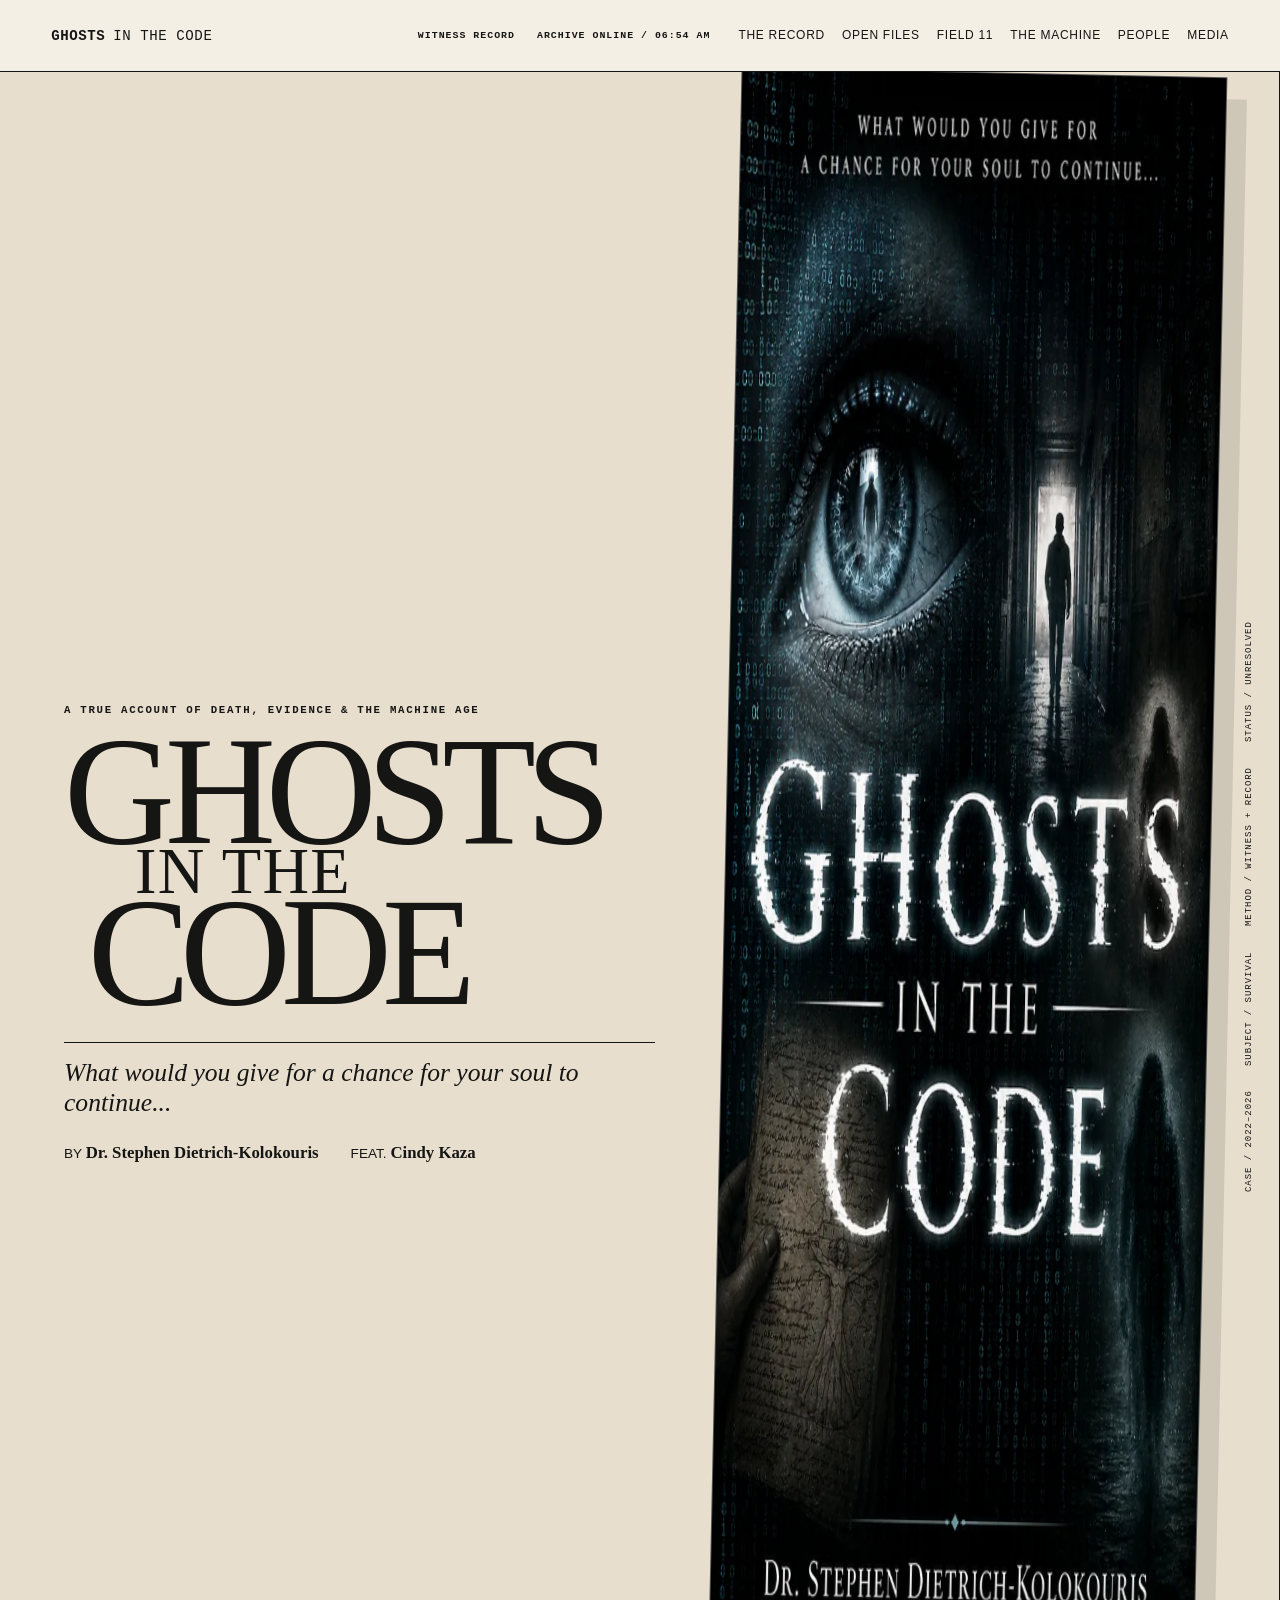
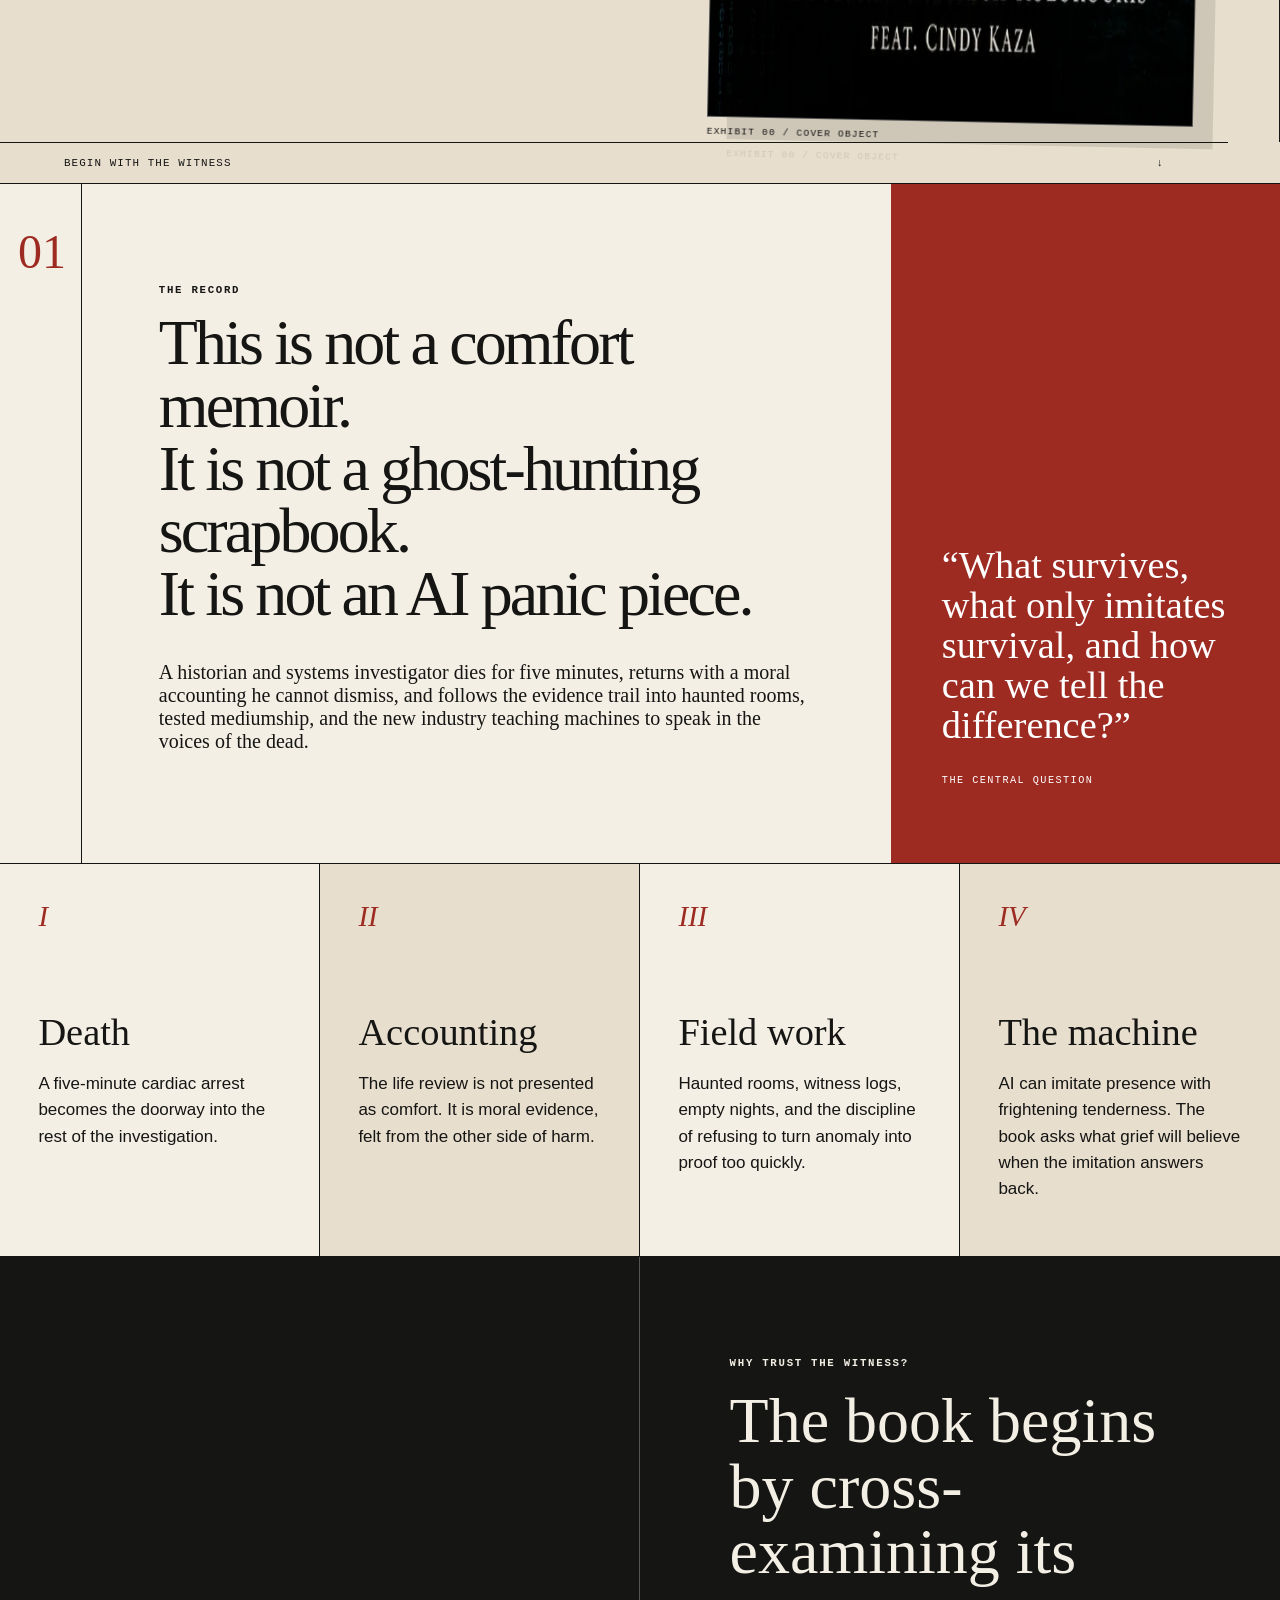
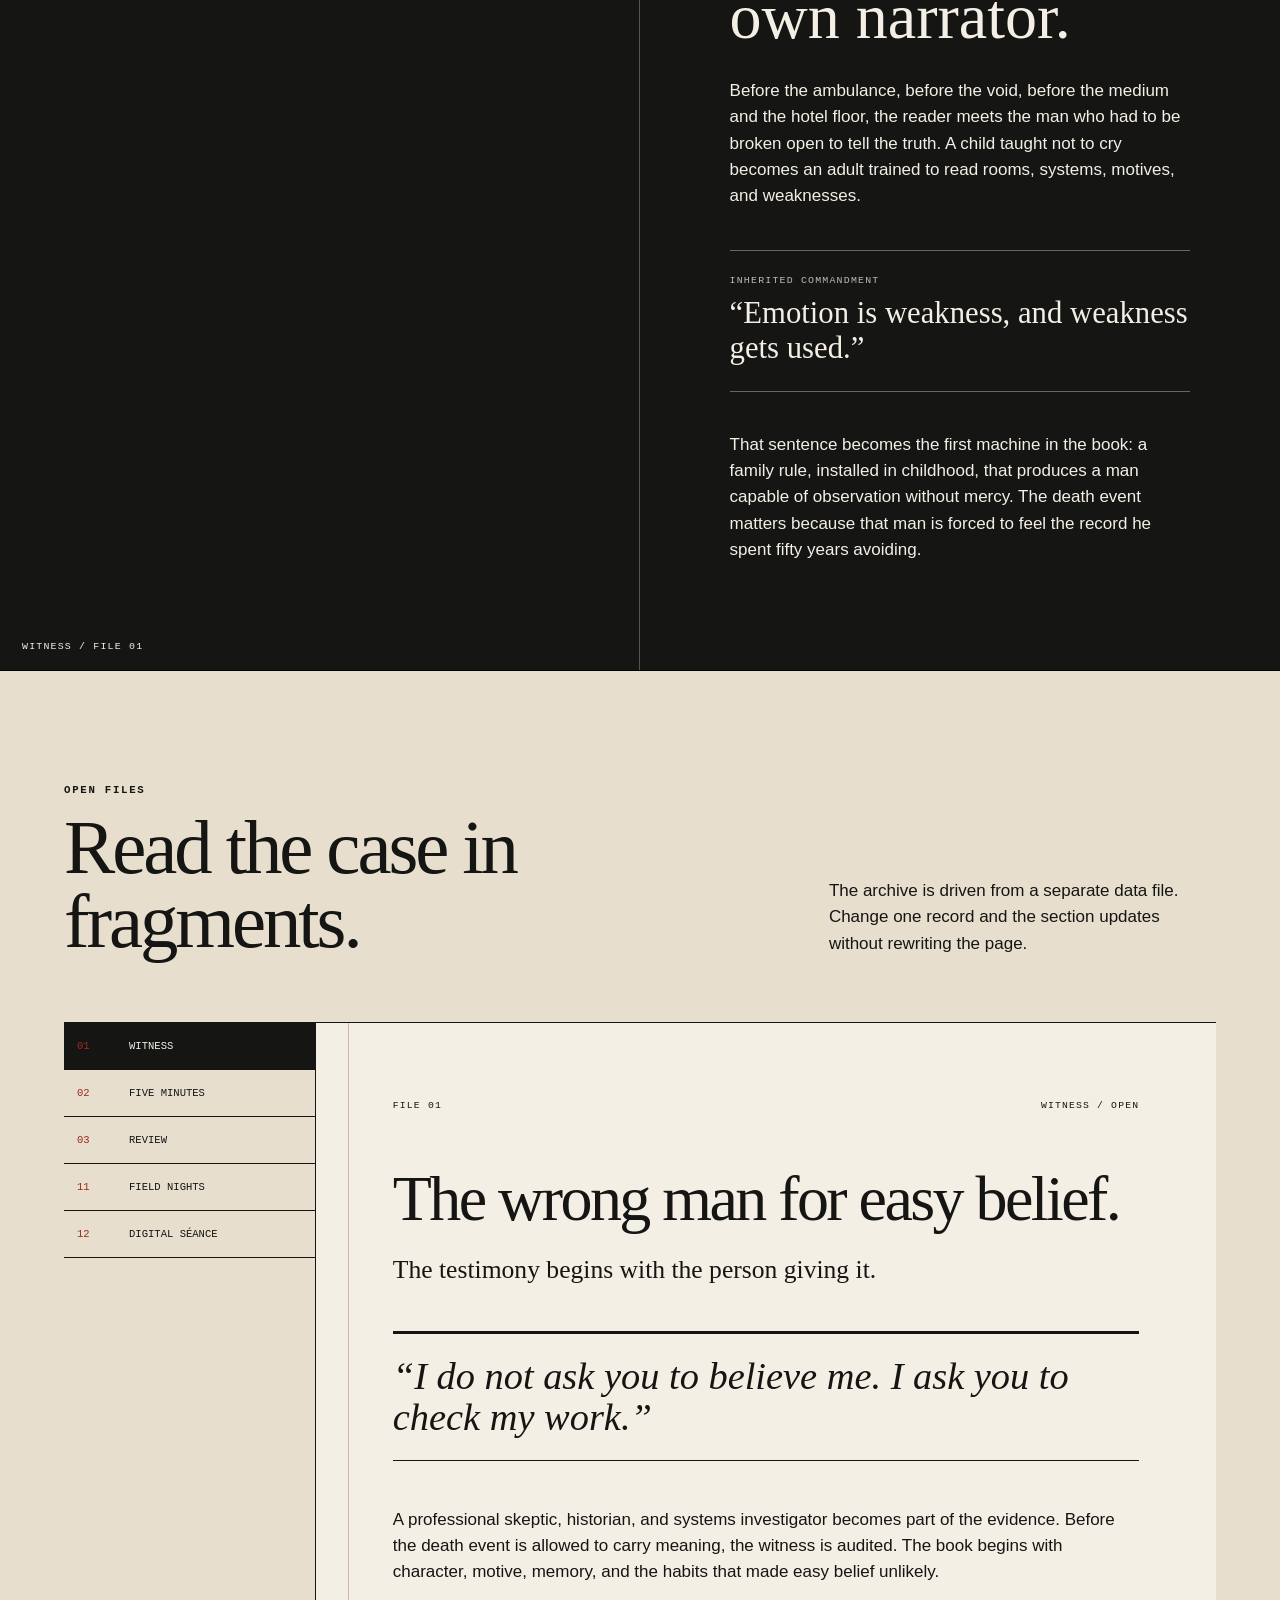
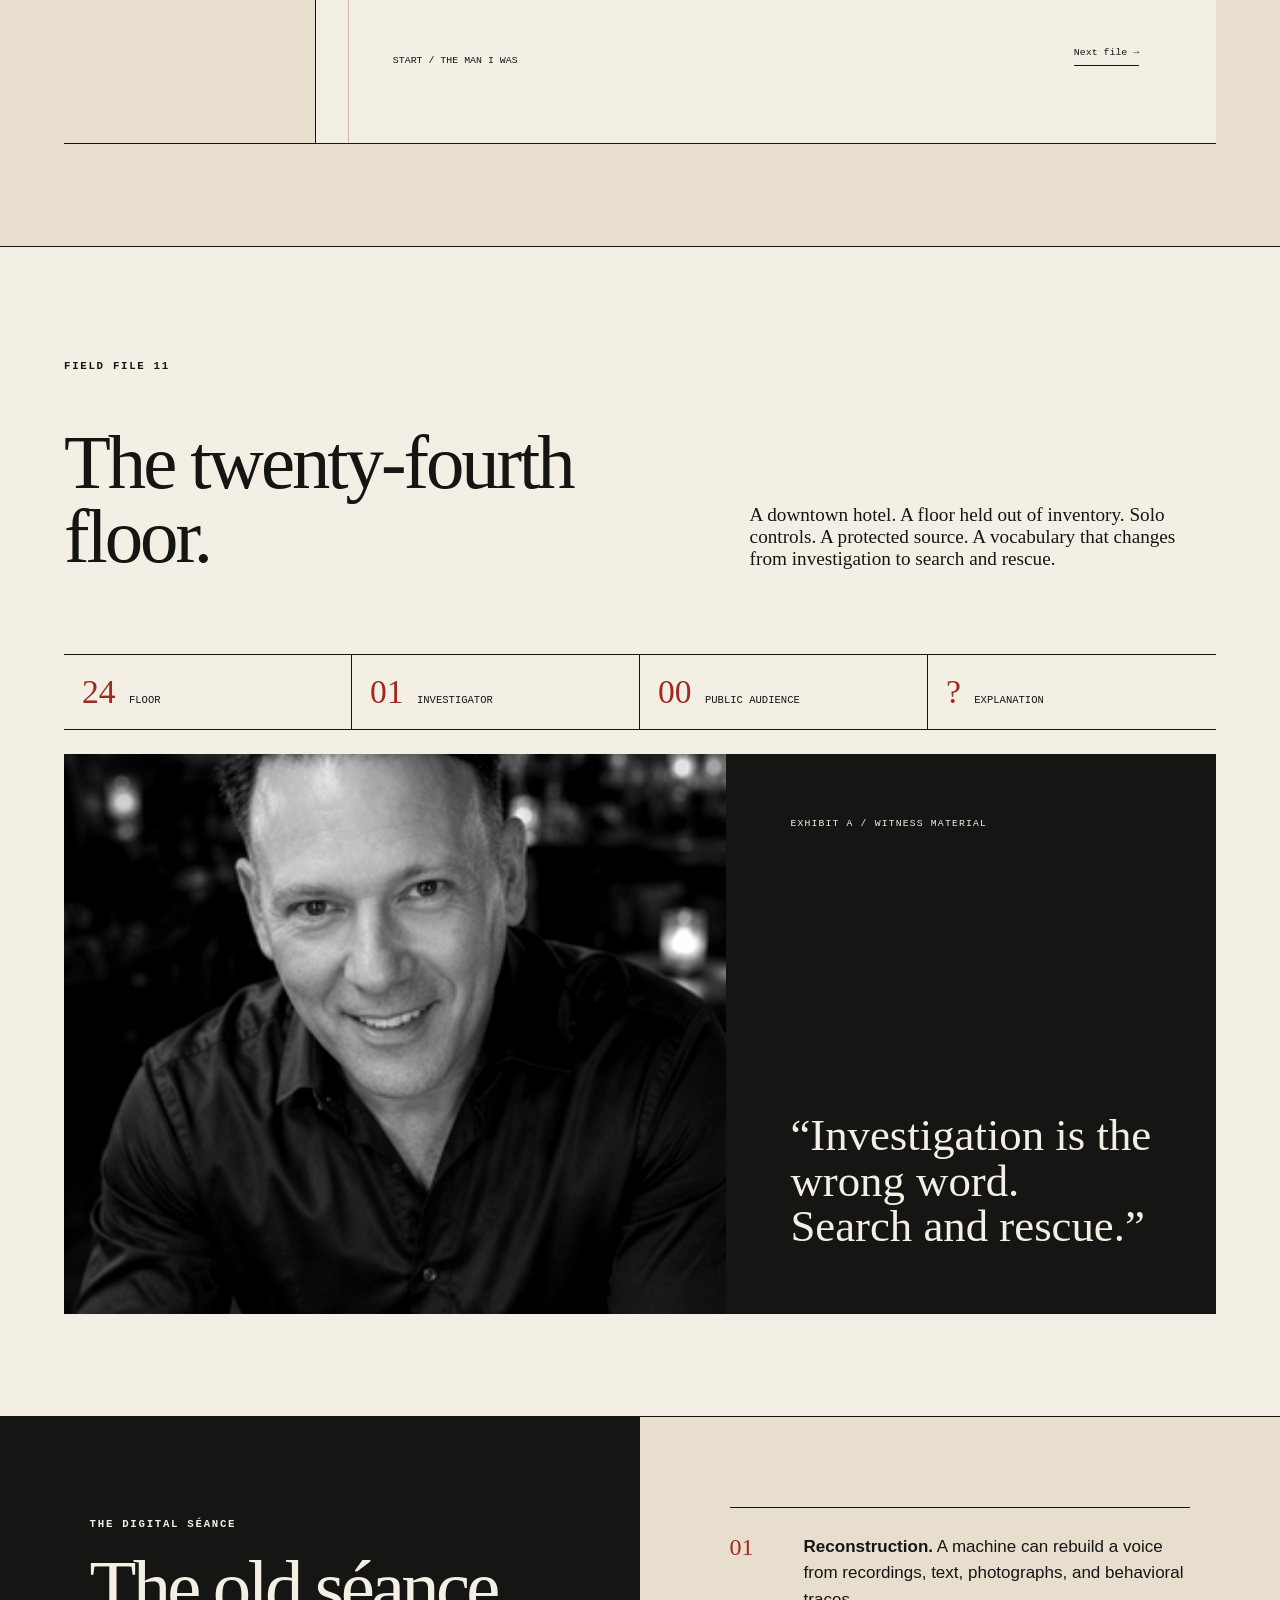
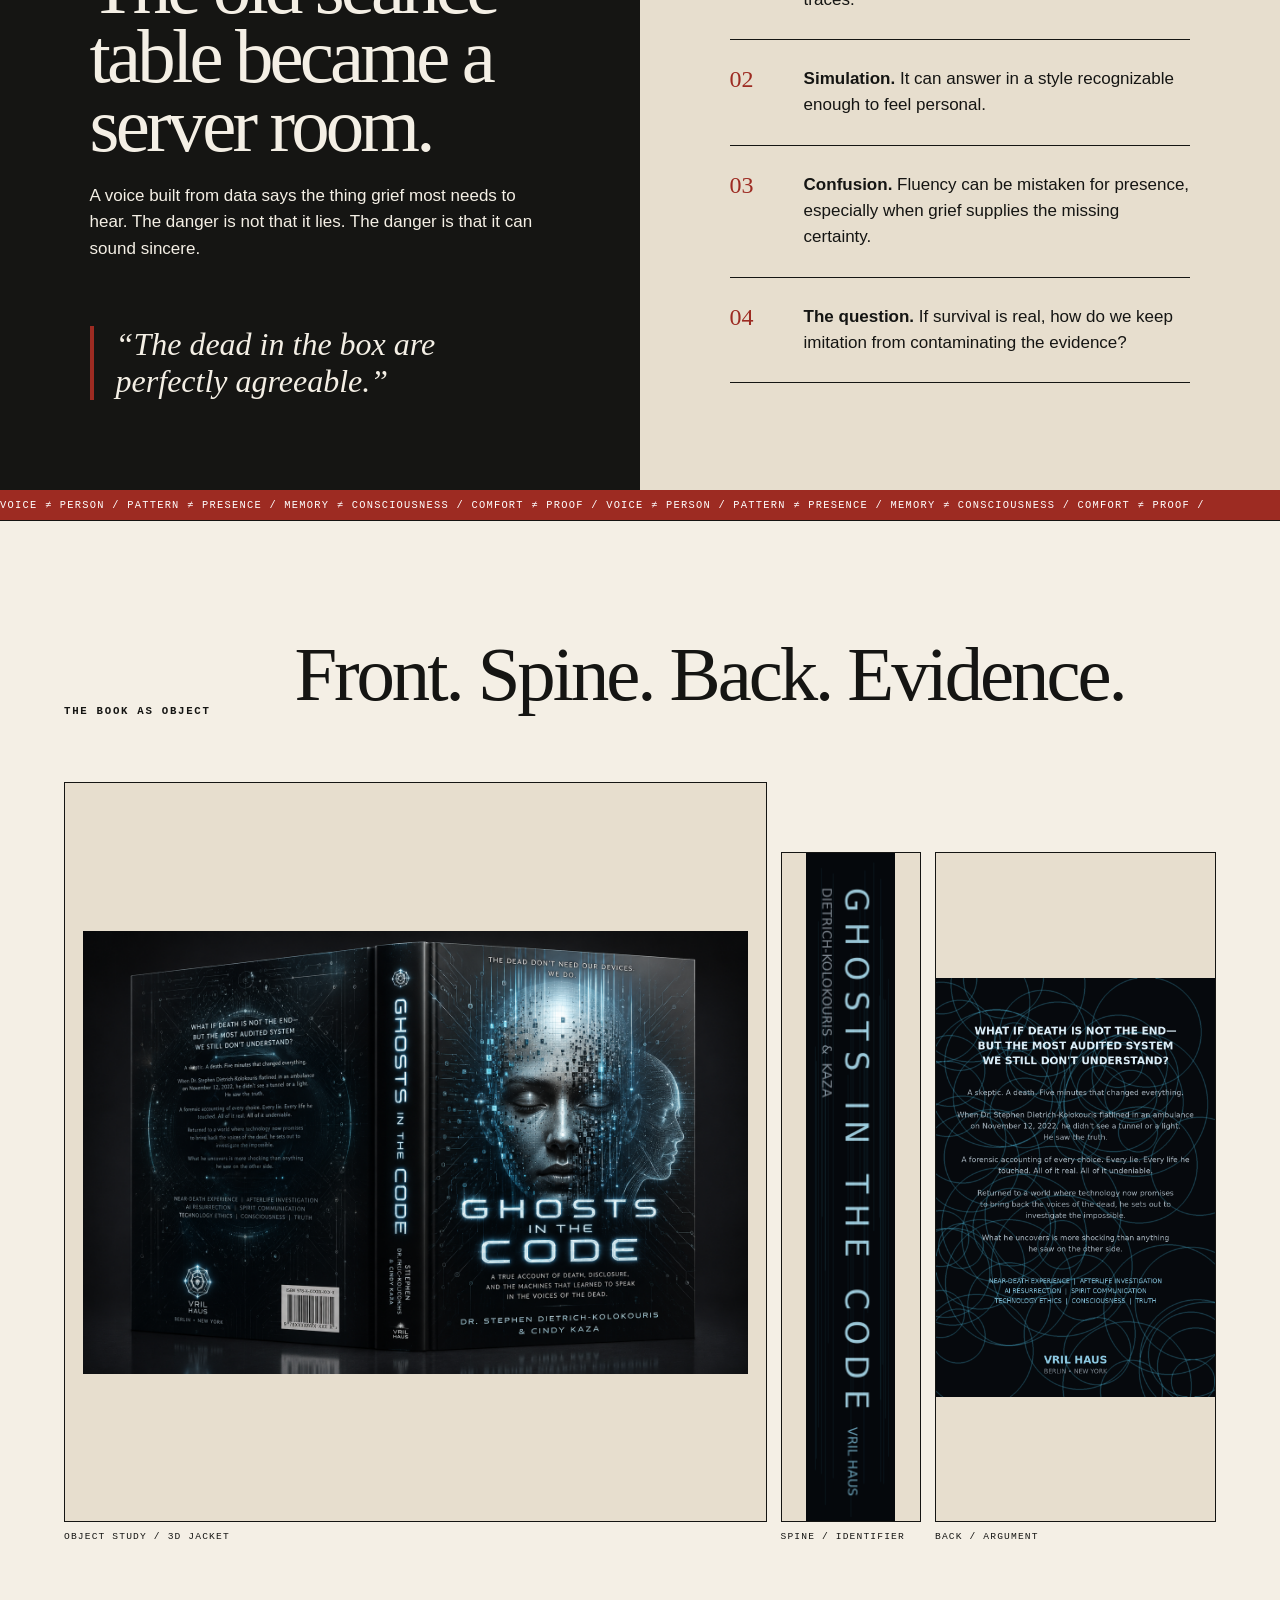
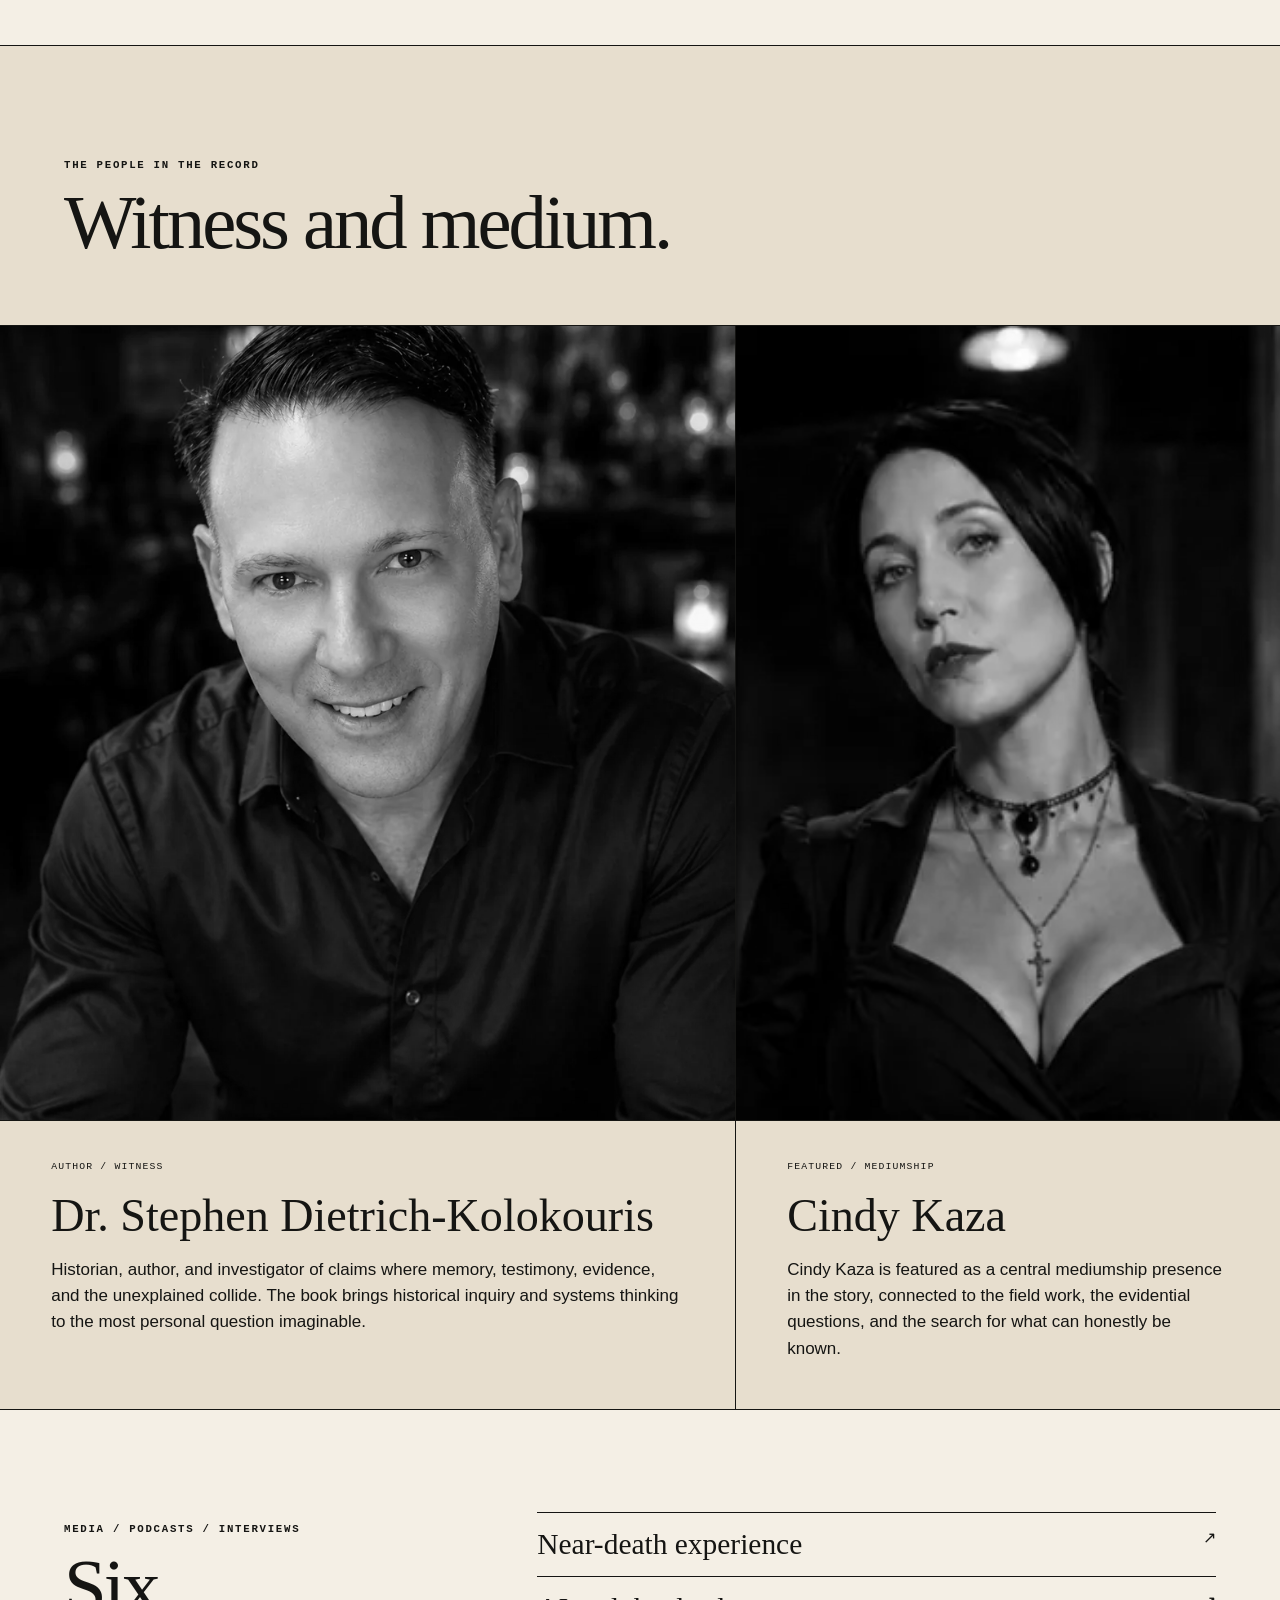
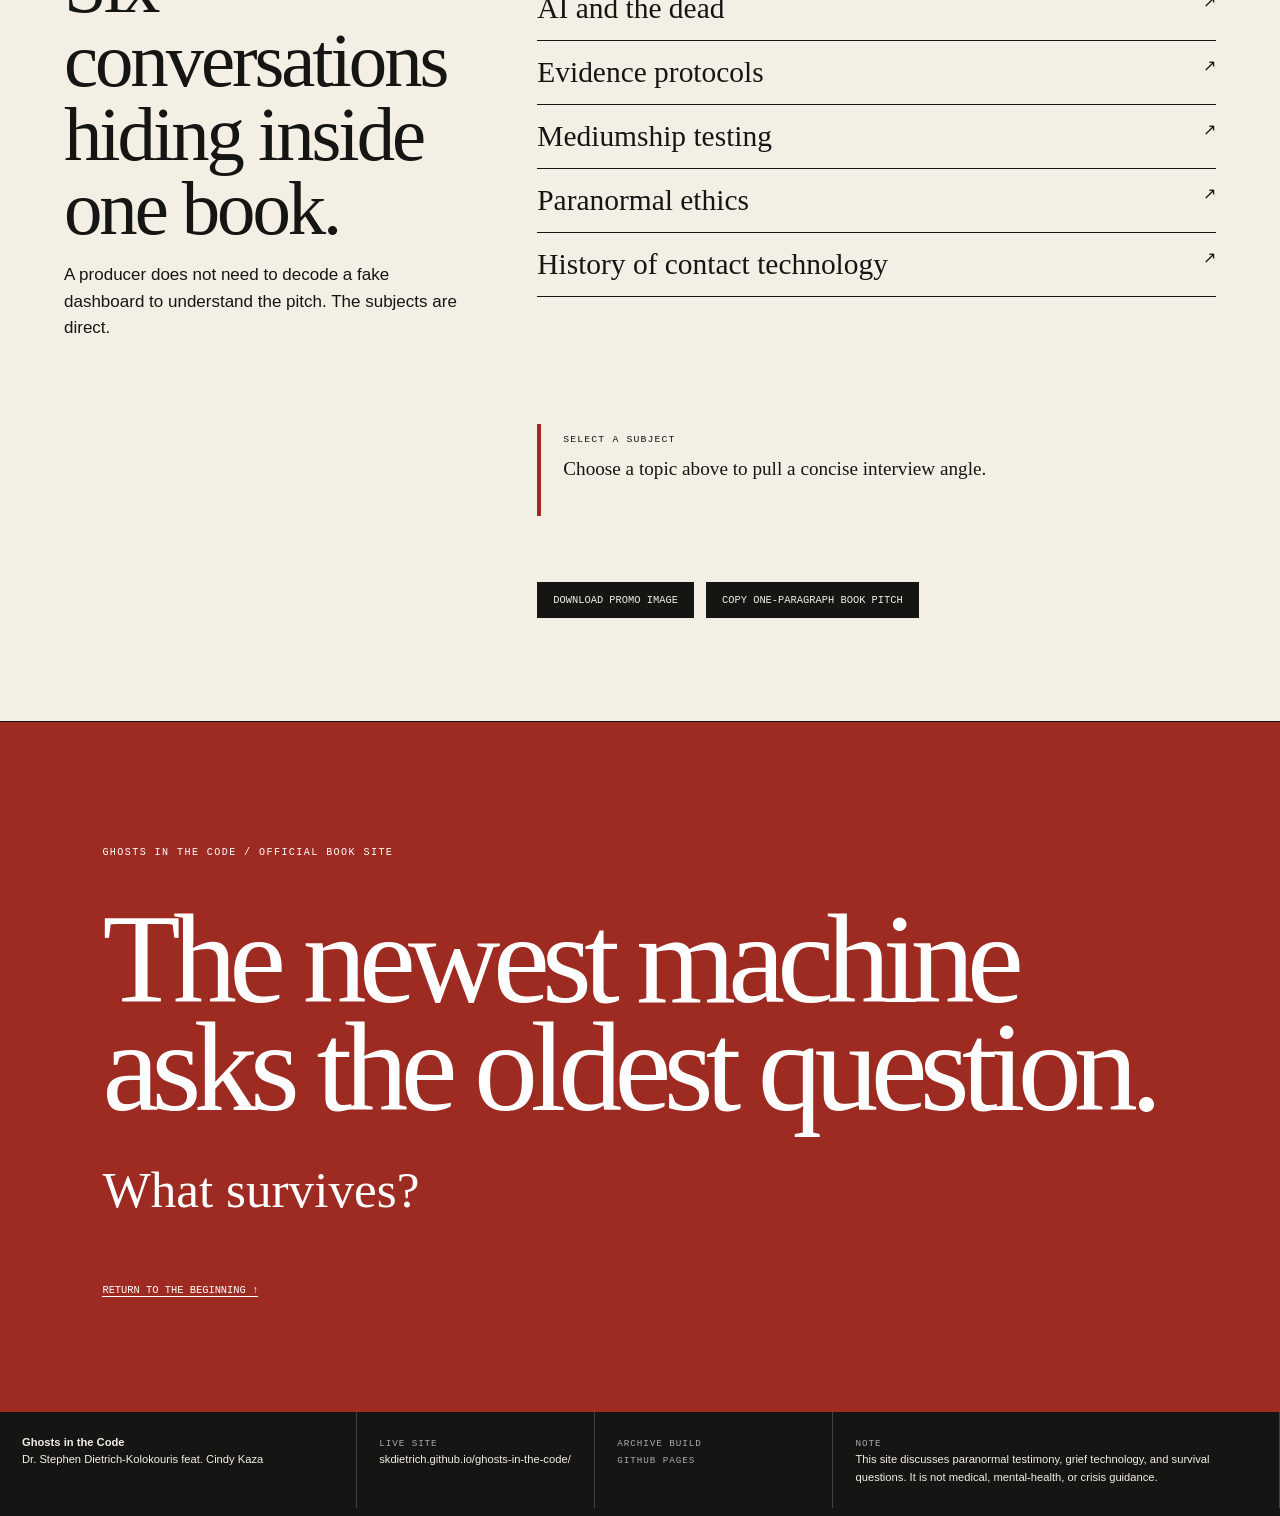
==== commit 499dde9f: "Switch canonical site to GitHub Pages URL" ====
--- a/index.html
+++ b/index.html
@@ -10,15 +10,15 @@
   <meta property="og:type" content="website">
   <meta property="og:title" content="Ghosts in the Code">
   <meta property="og:description" content="What would you give for a chance for your soul to continue...">
-  <meta property="og:url" content="https://ghostsinthecode.code/">
-  <meta property="og:image" content="https://ghostsinthecode.code/assets/og-image.jpg">
+  <meta property="og:url" content="https://skdietrich.github.io/ghosts-in-the-code/">
+  <meta property="og:image" content="https://skdietrich.github.io/ghosts-in-the-code/assets/og-image.jpg">
   <meta property="og:image:width" content="1200">
   <meta property="og:image:height" content="630">
   <meta name="twitter:card" content="summary_large_image">
   <meta name="twitter:title" content="Ghosts in the Code">
   <meta name="twitter:description" content="What would you give for a chance for your soul to continue...">
-  <meta name="twitter:image" content="https://ghostsinthecode.code/assets/og-image.jpg">
-  <link rel="canonical" href="https://ghostsinthecode.code/">
+  <meta name="twitter:image" content="https://skdietrich.github.io/ghosts-in-the-code/assets/og-image.jpg">
+  <link rel="canonical" href="https://skdietrich.github.io/ghosts-in-the-code/">
   <link rel="icon" type="image/png" sizes="192x192" href="assets/icon-192.png">
   <link rel="apple-touch-icon" href="assets/icon-192.png">
   <link rel="manifest" href="manifest.webmanifest">
@@ -287,7 +287,7 @@
 
   <footer class="footer">
     <div><strong>Ghosts in the Code</strong><br>Dr. Stephen Dietrich-Kolokouris feat. Cindy Kaza</div>
-    <div><span>Custom domain</span><br>ghostsinthecode.code</div>
+    <div><span>Live site</span><br>skdietrich.github.io/ghosts-in-the-code/</div>
     <div><span>Archive build</span><br><span data-build-state>GitHub Pages</span></div>
     <div><span>Note</span><br>This site discusses paranormal testimony, grief technology, and survival questions. It is not medical, mental-health, or crisis guidance.</div>
   </footer>
--- a/styles.css
+++ b/styles.css
@@ -1,537 +1 @@
-:root{
-  --bg:#05070b;
-  --bg-2:#0a0f16;
-  --panel:rgba(9,15,23,.78);
-  --panel-solid:#0b1119;
-  --text:#f5f1e8;
-  --muted:#b9c0c4;
-  --faint:#798991;
-  --line:rgba(238,245,247,.14);
-  --line-strong:rgba(238,245,247,.28);
-  --cyan:#55d5ee;
-  --cyan-dim:rgba(85,213,238,.24);
-  --gold:#d4b06c;
-  --gold-dim:rgba(212,176,108,.24);
-  --shadow:0 24px 80px rgba(0,0,0,.45);
-  --radius:clamp(18px,2vw,30px);
-  --container:min(1140px, calc(100% - 40px));
-  --display: Georgia, "Times New Roman", serif;
-  --body: Inter, ui-sans-serif, system-ui, -apple-system, BlinkMacSystemFont, "Segoe UI", sans-serif;
-  --mono: ui-monospace, SFMono-Regular, Menlo, Monaco, Consolas, "Liberation Mono", monospace;
-  --safe-top:env(safe-area-inset-top,0px);
-  --safe-right:env(safe-area-inset-right,0px);
-  --safe-bottom:env(safe-area-inset-bottom,0px);
-  --safe-left:env(safe-area-inset-left,0px);
-}
-
-*{box-sizing:border-box}
-html{scroll-behavior:smooth;background:var(--bg);color:var(--text);font-size:16px;-webkit-text-size-adjust:100%;text-size-adjust:100%}
-body{margin:0;font-family:var(--body);line-height:1.65;background:
-  radial-gradient(circle at 18% 12%, rgba(85,213,238,.15), transparent 28rem),
-  radial-gradient(circle at 78% 8%, rgba(212,176,108,.10), transparent 24rem),
-  linear-gradient(180deg, #05070b 0%, #071019 48%, #05070b 100%);overflow-x:hidden;min-width:280px}
-body.nav-open{overflow:hidden;touch-action:none}
-a{color:inherit;text-decoration:none}
-img{max-width:100%;display:block;height:auto}
-p{color:var(--muted);margin:0 0 1.05rem;overflow-wrap:anywhere}
-strong{color:var(--text);font-weight:650}
-h1,h2,h3{margin:0;color:var(--text);font-family:var(--display);line-height:1.05;font-weight:650;text-wrap:balance;overflow-wrap:anywhere}
-h1{font-size:clamp(2.65rem, 7.2vw, 7.4rem);letter-spacing:clamp(.035em,.7vw,.075em);text-transform:uppercase;text-shadow:0 0 35px rgba(85,213,238,.16)}
-h2{font-size:clamp(1.85rem, 3.5vw, 4.35rem);letter-spacing:.025em}
-h3{font-size:clamp(1.25rem, 1.8vw, 2.15rem);letter-spacing:.015em}
-
-#signal-field{position:fixed;inset:0;z-index:-2;opacity:.72;pointer-events:none}
-.skip-link{position:absolute;left:-999px;top:10px;background:var(--text);color:var(--bg);padding:.7rem 1rem;z-index:999;border-radius:999px}.skip-link:focus{left:10px}
-.container{width:var(--container);margin:0 auto}.section-pad{padding:clamp(70px, 8vw, 130px) 0}.reveal{opacity:0;transform:translateY(20px);transition:opacity .7s ease, transform .7s ease}.reveal.in{opacity:1;transform:translateY(0)}
-
-.site-header{position:fixed;top:0;left:0;right:0;z-index:50;padding:calc(14px + var(--safe-top)) calc(22px + var(--safe-right)) 14px calc(22px + var(--safe-left));display:flex;align-items:center;justify-content:space-between;gap:18px;background:rgba(5,7,11,.55);backdrop-filter:blur(16px);-webkit-backdrop-filter:blur(16px);border-bottom:1px solid transparent;transition:background .25s ease,border-color .25s ease}.site-header.scrolled{background:rgba(5,7,11,.9);border-color:var(--line)}
-.brand{display:flex;align-items:center;gap:12px;min-width:0}.brand-mark{width:38px;height:38px;flex:0 0 auto;border:1px solid var(--line-strong);border-radius:50%;display:grid;place-items:center;font-family:var(--display);font-size:1.45rem;color:var(--text);box-shadow:0 0 24px var(--cyan-dim)}.brand-text{font-family:var(--display);letter-spacing:.22em;text-transform:uppercase;font-size:.88rem;white-space:nowrap;color:var(--text);min-width:0;overflow:hidden;text-overflow:ellipsis}
-.site-nav{display:flex;align-items:center;gap:7px}.site-nav a{font-family:var(--mono);font-size:.74rem;text-transform:uppercase;letter-spacing:.16em;color:var(--muted);padding:10px 12px;border-radius:999px;transition:.2s ease}.site-nav a:hover{color:var(--text);background:rgba(255,255,255,.06)}.site-nav .nav-cta{color:var(--gold);border:1px solid var(--gold-dim);padding-inline:16px}.menu-toggle{display:none;background:transparent;border:1px solid var(--line);color:var(--text);border-radius:999px;padding:10px 14px;font-family:var(--mono);letter-spacing:.14em;text-transform:uppercase}
-
-.hero{min-height:100vh;min-height:100svh;min-height:100dvh;display:grid;align-items:center;position:relative;isolation:isolate;padding-top:calc(106px + var(--safe-top));overflow:hidden}.hero-bg{position:absolute;inset:0;z-index:-1;background:linear-gradient(90deg, rgba(5,7,11,.96) 0%, rgba(5,7,11,.77) 45%, rgba(5,7,11,.35) 100%)}.hero::after{content:"";position:absolute;inset:auto 0 0;height:210px;background:linear-gradient(180deg, transparent, var(--bg));z-index:-1}.hero-grid{display:grid;grid-template-columns:minmax(0,1.08fr) minmax(280px,.72fr);gap:clamp(38px, 6vw, 84px);align-items:center}.hero-copy{padding-top:30px;min-width:0}.kicker{font-family:var(--mono);text-transform:uppercase;letter-spacing:.28em;font-size:.75rem;color:var(--gold);margin:0 0 18px}.tagline{font-family:var(--display);font-size:clamp(1.35rem,2.25vw,2.35rem);color:var(--text);max-width:760px;letter-spacing:.03em}.hero-subtitle{font-size:clamp(1rem,1.22vw,1.25rem);max-width:650px;color:#d9e1e4}.byline{font-size:1rem;color:var(--muted);margin-top:24px}.cta-row{display:flex;flex-wrap:wrap;gap:14px;margin-top:30px}.cta-row.left{justify-content:flex-start}.button{display:inline-flex;align-items:center;justify-content:center;min-height:48px;padding:14px 22px;border-radius:999px;font-family:var(--mono);font-size:.76rem;letter-spacing:.15em;text-transform:uppercase;transition:transform .2s ease, background .2s ease, color .2s ease, border .2s ease;text-align:center;max-width:100%}.button:hover{transform:translateY(-2px)}.button.primary{background:var(--text);color:var(--bg);border:1px solid var(--text)}.button.secondary{color:var(--text);border:1px solid var(--line-strong);background:rgba(255,255,255,.04)}.microcopy{font-family:var(--mono);font-size:.72rem;color:var(--faint);letter-spacing:.05em;margin-top:22px;max-width:620px}.cover-stage{position:relative;justify-self:center;width:min(390px,85vw);perspective:1200px}.cover-stage picture{display:block;position:relative;z-index:2;transform-style:preserve-3d;transition:transform .18s ease-out;border-radius:12px;box-shadow:var(--shadow),0 0 80px rgba(85,213,238,.13)}.cover-stage img{width:100%;border-radius:10px;border:1px solid rgba(255,255,255,.20)}.cover-halo{position:absolute;inset:6% -14%;background:radial-gradient(circle, rgba(85,213,238,.25), transparent 62%);filter:blur(30px);z-index:1;animation:pulse 5s ease-in-out infinite}@keyframes pulse{50%{opacity:.55;transform:scale(.96)}}
-
-.split{display:grid;grid-template-columns:minmax(0,1fr) minmax(0,.82fr);gap:clamp(28px,5vw,70px);align-items:center}.split.reverse{grid-template-columns:minmax(0,.9fr) minmax(0,1fr)}.section-intro p:not(.kicker){font-size:1.05rem;max-width:680px}.centered{text-align:center;max-width:780px;margin:0 auto 50px}.centered p:not(.kicker){margin-left:auto;margin-right:auto}.feature-card,.info-card,.path-step,.author-card,.update-box{background:linear-gradient(180deg, rgba(12,19,29,.82), rgba(8,12,18,.75));border:1px solid var(--line);box-shadow:0 18px 70px rgba(0,0,0,.23);backdrop-filter:blur(10px);-webkit-backdrop-filter:blur(10px)}.feature-card{padding:clamp(26px,4vw,44px);border-radius:var(--radius)}.card-label,.card-number{font-family:var(--mono);text-transform:uppercase;letter-spacing:.22em;color:var(--gold);font-size:.72rem}.feature-quote{font-family:var(--display);font-size:clamp(1.6rem,2.7vw,2.8rem);line-height:1.12;color:var(--text);margin:14px 0 18px}.card-grid{display:grid;gap:18px;margin-top:45px}.three-cards{grid-template-columns:repeat(3,minmax(0,1fr))}.info-card{border-radius:22px;padding:28px;min-height:260px;position:relative;overflow:hidden}.info-card::after{content:"";position:absolute;inset:auto -10% -22% 30%;height:160px;background:radial-gradient(circle, var(--cyan-dim), transparent 65%);opacity:.5}.info-card h3{margin:36px 0 13px}.info-card p{position:relative;z-index:1}
-
-.story-section{background:linear-gradient(180deg, rgba(255,255,255,.02), rgba(255,255,255,.01));border-block:1px solid rgba(255,255,255,.06)}.pathway{display:grid;grid-template-columns:repeat(3,minmax(0,1fr));gap:18px;counter-reset:path}.path-step{padding:30px;border-radius:22px;position:relative;overflow:hidden}.path-step span{font-family:var(--mono);font-size:.72rem;color:var(--cyan);letter-spacing:.18em;text-transform:uppercase}.path-step h3{margin:18px 0 12px}.path-step::before{content:"";position:absolute;left:0;top:0;width:100%;height:2px;background:linear-gradient(90deg,var(--cyan),transparent)}
-
-.authors-section{position:relative}.author-grid{display:grid;grid-template-columns:repeat(2,minmax(0,1fr));gap:22px}.author-card{border-radius:var(--radius);overflow:hidden}.author-card picture{aspect-ratio:4/3;overflow:hidden;background:#0a0f16}.author-card img{width:100%;height:100%;object-fit:cover;object-position:center 20%;filter:saturate(.95) contrast(1.05)}.author-card:nth-child(2) img{object-position:center 14%}.author-copy{padding:30px}.author-copy h3{margin:10px 0 14px}
-
-.media-section{border-top:1px solid rgba(255,255,255,.06)}.topic-list{display:flex;flex-wrap:wrap;gap:10px;margin-top:28px}.topic-list span{border:1px solid var(--line);border-radius:999px;padding:8px 12px;font-family:var(--mono);font-size:.72rem;letter-spacing:.08em;color:var(--muted);background:rgba(255,255,255,.03)}
-
-.updates-section{padding-top:40px}.update-box{border-radius:30px;padding:clamp(28px,5vw,54px);display:grid;grid-template-columns:minmax(0,.9fr) minmax(0,1fr);gap:32px;align-items:center;background:linear-gradient(135deg, rgba(85,213,238,.10), rgba(212,176,108,.09) 44%, rgba(8,12,18,.86))}.signup-form label{display:block;margin-bottom:10px;font-family:var(--mono);text-transform:uppercase;letter-spacing:.16em;font-size:.74rem;color:var(--gold)}.form-row{display:flex;gap:10px}.signup-form input{min-width:0;flex:1;background:rgba(3,6,10,.78);border:1px solid var(--line-strong);color:var(--text);border-radius:999px;padding:0 18px;font:inherit;min-height:52px}.signup-form input:focus{outline:2px solid var(--cyan);outline-offset:2px}.form-note{font-size:.88rem;color:var(--faint);margin-top:12px}
-
-.site-footer{border-top:1px solid var(--line);padding:48px 0 calc(60px + var(--safe-bottom));background:rgba(3,5,8,.76)}.footer-grid{display:grid;grid-template-columns:1.2fr .7fr 1fr;gap:28px}.footer-title{font-family:var(--display);font-size:1.55rem;color:var(--text);margin-bottom:8px}.footer-label{font-family:var(--mono);font-size:.74rem;text-transform:uppercase;letter-spacing:.18em;color:var(--gold);margin-bottom:10px}.site-footer a{display:block;color:var(--muted);margin:.35rem 0}.site-footer a:hover{color:var(--text)}.site-footer p{font-size:.92rem}
-
-/* Responsive coverage: tiny legacy screens through 4K/8K televisions. */
-@media (min-width:1440px){:root{--container:min(1280px, calc(100% - 72px))}.site-nav a{font-size:.76rem}.cover-stage{width:min(420px,30vw)}}
-@media (min-width:1920px){:root{--container:min(1480px, calc(100% - 112px))}html{font-size:17px}.section-pad{padding:clamp(100px,7vw,160px) 0}.cover-stage{width:min(450px,24vw)}.hero-grid{grid-template-columns:minmax(0,1.15fr) minmax(360px,.65fr)}.author-copy{padding:38px}.info-card,.path-step{padding:34px}}
-@media (min-width:2560px){:root{--container:min(1720px, calc(100% - 160px))}html{font-size:18px}.hero-grid{gap:clamp(70px,7vw,150px)}.cover-stage{width:min(480px,20vw)}.site-header{padding-left:calc(36px + var(--safe-left));padding-right:calc(36px + var(--safe-right))}}
-@media (min-width:3200px){:root{--container:min(1880px, calc(100% - 220px))}html{font-size:19px}.cover-stage{width:min(520px,17vw)}#signal-field{opacity:.62}}
-@media (min-width:3800px){:root{--container:min(2100px, calc(100% - 300px))}html{font-size:20px}.hero{min-height:82vh}.section-pad{padding:150px 0}.cover-stage{width:min(560px,15vw)}.hero-grid,.split,.split.reverse{gap:120px}.three-cards,.pathway{gap:28px}.author-grid{gap:32px}}
-
-@media (max-width:1180px){.site-nav a{padding-inline:9px;letter-spacing:.12em}.brand-text{letter-spacing:.16em}.hero-grid{grid-template-columns:minmax(0,1fr) minmax(270px,.66fr)}}
-@media (max-width:1024px){:root{--container:min(100% - 36px, 1140px)}.three-cards{grid-template-columns:repeat(3,minmax(0,1fr))}.info-card{padding:24px}.path-step{padding:26px}}
-@media (max-width:900px){
-  .brand-text{font-size:.78rem;letter-spacing:.16em}.menu-toggle{display:inline-flex;min-height:42px}.site-nav{position:fixed;top:calc(70px + var(--safe-top));right:calc(18px + var(--safe-right));left:calc(18px + var(--safe-left));display:grid;gap:8px;padding:18px;background:rgba(6,9,14,.98);border:1px solid var(--line);border-radius:22px;box-shadow:var(--shadow);opacity:0;transform:translateY(-8px);pointer-events:none;transition:.2s ease}.site-nav.open{opacity:1;transform:none;pointer-events:auto}.site-nav a{padding:14px 16px;background:rgba(255,255,255,.03)}
-  .hero-grid,.split,.split.reverse,.update-box{grid-template-columns:1fr}.hero{padding-top:calc(96px + var(--safe-top));align-items:start}.cover-stage{order:-1;width:min(270px,62vw);margin-top:8px}.hero-copy{text-align:center;padding-top:10px}.hero-copy p{margin-left:auto;margin-right:auto}.cta-row{justify-content:center}.three-cards,.pathway,.author-grid,.footer-grid{grid-template-columns:1fr}.info-card{min-height:auto}.section-pad{padding:76px 0}.update-box{text-align:left}.form-row{flex-direction:column}.signup-form input{width:100%;padding:14px 18px}.signup-form .button{width:100%}.author-card picture{aspect-ratio:16/10}.author-card:nth-child(2) picture{aspect-ratio:4/3}
-}
-@media (max-width:740px){.centered{margin-bottom:34px}.site-footer{padding-top:40px}.topic-list span{font-size:.68rem}.cover-stage{width:min(250px,64vw)}.kicker{letter-spacing:.22em}.hero-subtitle,.section-intro p:not(.kicker){font-size:1rem}}
-@media (max-width:600px){:root{--container:min(100% - 30px, 1140px)}h1{font-size:clamp(2.25rem,13vw,4.15rem)}.hero{min-height:auto;padding-bottom:44px}.hero-grid{gap:24px}.button{width:100%;min-height:50px}.cta-row{width:100%}.cover-stage{width:min(235px,66vw)}.feature-card,.info-card,.path-step,.author-copy,.update-box{padding:22px}.author-card picture{aspect-ratio:1/1}.footer-grid{gap:18px}.media-section .feature-card{order:2}}
-@media (max-width:430px){:root{--container:min(100% - 24px, 1140px)}.site-header{padding:calc(11px + var(--safe-top)) calc(12px + var(--safe-right)) 11px calc(12px + var(--safe-left));gap:10px}.brand{gap:9px}.brand-text{max-width:178px;font-size:.72rem;letter-spacing:.12em}.brand-mark{width:34px;height:34px;font-size:1.25rem}.menu-toggle{font-size:.68rem;padding:9px 11px}.site-nav{top:calc(62px + var(--safe-top));right:calc(12px + var(--safe-right));left:calc(12px + var(--safe-left))}.hero{padding-top:calc(86px + var(--safe-top))}.tagline{font-size:1.25rem}.cover-stage{width:min(225px,68vw)}.section-pad{padding:64px 0}.feature-quote{font-size:1.55rem}.topic-list{gap:8px}.topic-list span{display:block;width:100%;text-align:center}.microcopy{display:none}}
-@media (max-width:375px){html{font-size:15px}.brand-text{max-width:148px}.cover-stage{width:min(205px,64vw)}.site-nav a{padding:12px 14px}.feature-card,.info-card,.path-step,.author-copy,.update-box{padding:20px}.form-row .button,.button{font-size:.7rem;letter-spacing:.1em}}
-@media (max-width:330px){:root{--container:min(100% - 18px, 1140px)}html{font-size:14px}.brand-text{display:none}.menu-toggle{padding:8px 10px}.hero{padding-top:calc(78px + var(--safe-top))}.cover-stage{width:min(185px,62vw)}h1{font-size:2rem;letter-spacing:.03em}.tagline{font-size:1.1rem}.kicker{font-size:.66rem;letter-spacing:.16em}.site-nav{right:calc(9px + var(--safe-right));left:calc(9px + var(--safe-left))}}
-@media (max-width:900px) and (orientation:landscape) and (max-height:520px){.hero{min-height:auto;padding-top:calc(76px + var(--safe-top));padding-bottom:30px}.hero-grid{grid-template-columns:minmax(0,1fr) minmax(150px,220px);gap:28px}.cover-stage{order:0;width:min(200px,28vw);margin-top:0}.hero-copy{text-align:left}.hero-copy p{margin-left:0;margin-right:0}.cta-row{justify-content:flex-start}.microcopy{display:none}.site-nav{max-height:calc(100dvh - 84px);overflow:auto}.section-pad{padding:56px 0}}
-@media (max-height:640px) and (min-width:901px){.hero{min-height:auto;padding-top:110px;padding-bottom:54px}.cover-stage{width:min(320px,26vw)}h1{font-size:clamp(3rem,6vw,5.8rem)}}
-@media (hover:none){.button:hover{transform:none}.cover-stage picture{transform:none!important}}
-@media (pointer:coarse){.site-nav a,.button,.menu-toggle{min-height:44px}.signup-form input{font-size:16px}}
-@media (prefers-reduced-data:reduce){#signal-field{display:none}.cover-halo{display:none}.hero{background:#05070b}}
-@media (prefers-reduced-motion:reduce){*{scroll-behavior:auto!important;animation:none!important;transition:none!important}.reveal{opacity:1;transform:none}#signal-field{opacity:.28}.cover-stage picture{transform:none!important}}
-@media print{#signal-field,.site-header,.cover-halo,.signup-form,.button{display:none!important}body{background:#fff;color:#111}.section-pad{padding:24px 0}.container{width:100%}p,h1,h2,h3,strong{color:#111}.feature-card,.info-card,.path-step,.author-card,.update-box{box-shadow:none;border:1px solid #999;background:#fff}}
-
-/* Book cover proportion hotfix: keeps the 6x9 cover balanced on desktop, 4K, TV, tablet, and phone viewports. */
-.cover-stage{
-  width:clamp(240px,22vw,360px);
-  max-width:100%;
-  align-self:center;
-}
-.cover-stage picture{
-  display:block;
-  aspect-ratio:2/3;
-  overflow:clip;
-}
-.cover-stage img{
-  display:block;
-  width:100%;
-  height:auto;
-  aspect-ratio:2/3;
-  object-fit:contain;
-}
-@media (min-width:1600px){
-  .cover-stage{width:clamp(300px,20vw,380px)}
-}
-@media (min-width:2200px){
-  .cover-stage{width:clamp(320px,16vw,420px)}
-}
-@media (min-width:3200px){
-  .cover-stage{width:clamp(340px,13vw,460px)}
-}
-@media (max-height:800px) and (min-width:901px){
-  .hero{min-height:auto;padding-top:110px;padding-bottom:60px}
-  .cover-stage{width:min(300px,20vw)}
-}
-@media (max-width:900px){
-  .cover-stage{width:min(260px,62vw)}
-  .cover-stage img{max-height:52svh}
-}
-@media (max-width:600px){
-  .cover-stage{width:min(230px,60vw)}
-  .cover-stage img{max-height:46svh}
-}
-
-
-/* Author image scale hotfix: prevents Stephen/Cindy portrait cards from becoming oversized on 1900x1200, 4K, and TV desktop layouts. */
-@media (min-width:901px){
-  .authors-section{
-    padding-top:clamp(70px,6vw,120px);
-    padding-bottom:clamp(70px,6vw,120px);
-  }
-  .authors-section .centered{
-    margin-bottom:clamp(26px,3vw,42px);
-  }
-  .author-grid{
-    width:min(1180px, calc(100% - 72px));
-    max-width:1180px;
-    margin-left:auto;
-    margin-right:auto;
-    align-items:stretch;
-    gap:18px;
-  }
-  .author-card{
-    display:grid;
-    grid-template-columns:minmax(165px,36%) minmax(0,1fr);
-    align-items:stretch;
-    min-height:0;
-  }
-  .author-card picture,
-  .author-card:nth-child(2) picture{
-    aspect-ratio:auto;
-    height:100%;
-    min-height:250px;
-    max-height:330px;
-  }
-  .author-card img{
-    width:100%;
-    height:100%;
-    object-fit:cover;
-  }
-  .author-card:first-child img{
-    object-position:center 18%;
-  }
-  .author-card:nth-child(2) img{
-    object-position:center 12%;
-  }
-  .author-copy{
-    padding:clamp(22px,1.8vw,30px);
-  }
-  .author-copy h3{
-    font-size:clamp(1.25rem,1.25vw,1.75rem);
-  }
-  .author-copy p{
-    font-size:clamp(.9rem,.85vw,1rem);
-    line-height:1.55;
-  }
-}
-
-@media (min-width:901px) and (max-width:1180px){
-  .author-grid{
-    grid-template-columns:1fr;
-    width:min(860px, calc(100% - 48px));
-  }
-  .author-card{
-    grid-template-columns:minmax(190px,32%) minmax(0,1fr);
-  }
-  .author-card picture,
-  .author-card:nth-child(2) picture{
-    max-height:300px;
-  }
-}
-
-@media (min-width:1600px){
-  .author-grid{
-    max-width:1180px;
-  }
-  .author-card picture,
-  .author-card:nth-child(2) picture{
-    max-height:320px;
-  }
-}
-
-@media (min-width:2200px){
-  .author-grid{
-    max-width:1240px;
-  }
-  .author-card{
-    grid-template-columns:minmax(180px,34%) minmax(0,1fr);
-  }
-  .author-card picture,
-  .author-card:nth-child(2) picture{
-    max-height:330px;
-  }
-}
-
-@media (min-width:3200px){
-  .author-grid{
-    max-width:1280px;
-  }
-  .author-card picture,
-  .author-card:nth-child(2) picture{
-    max-height:340px;
-  }
-}
-
-
-/* Reader preview expansion: richer site experience without a build system. */
-.preview-section{
-  position:relative;
-  border-top:1px solid rgba(255,255,255,.06);
-  border-bottom:1px solid rgba(255,255,255,.06);
-  background:
-    radial-gradient(circle at 12% 16%, rgba(85,213,238,.11), transparent 28rem),
-    radial-gradient(circle at 86% 22%, rgba(212,176,108,.10), transparent 26rem),
-    linear-gradient(180deg, rgba(255,255,255,.025), rgba(255,255,255,.006));
-}
-.preview-section::before{
-  content:"";
-  position:absolute;
-  inset:0;
-  pointer-events:none;
-  background:linear-gradient(90deg, rgba(85,213,238,.08) 1px, transparent 1px), linear-gradient(180deg, rgba(85,213,238,.045) 1px, transparent 1px);
-  background-size:72px 72px;
-  mask-image:radial-gradient(circle at 50% 12%, rgba(0,0,0,.55), transparent 66%);
-  opacity:.45;
-}
-.reader-strip-intro{
-  position:relative;
-  z-index:1;
-  margin-top:clamp(28px,4vw,54px);
-  margin-bottom:14px;
-}
-.reader-strip-intro .kicker{margin:0}
-.reader-magnets{
-  display:grid;
-  grid-template-columns:repeat(4,minmax(0,1fr));
-  gap:14px;
-  margin-bottom:0;
-  position:relative;
-  z-index:1;
-}
-.magnet-card{
-  border-radius:22px;
-  padding:clamp(18px,1.8vw,24px);
-  min-height:170px;
-  background:linear-gradient(180deg, rgba(10,17,26,.82), rgba(5,8,13,.72));
-  border:1px solid var(--line);
-  box-shadow:0 18px 70px rgba(0,0,0,.22);
-  overflow:hidden;
-  position:relative;
-}
-.magnet-card::after{
-  content:"";
-  position:absolute;
-  inset:auto -35% -38% 35%;
-  height:140px;
-  background:radial-gradient(circle, rgba(85,213,238,.18), transparent 68%);
-}
-.magnet-card h3{
-  margin:14px 0 10px;
-  font-size:clamp(1.15rem,1.35vw,1.6rem);
-}
-.magnet-card p{font-size:.95rem;line-height:1.55;position:relative;z-index:1}
-.preview-shell{
-  position:relative;
-  scroll-margin-top:110px;
-  z-index:1;
-  border:1px solid var(--line);
-  border-radius:30px;
-  background:linear-gradient(180deg, rgba(9,15,23,.86), rgba(5,8,13,.78));
-  box-shadow:var(--shadow);
-  overflow:visible;
-}
-.preview-tabs{
-  position:sticky;
-  top:72px;
-  z-index:8;
-  backdrop-filter:blur(18px);
-  -webkit-backdrop-filter:blur(18px);
-  display:flex;
-  gap:8px;
-  padding:14px;
-  border-bottom:1px solid var(--line);
-  background:rgba(8,14,22,.88);
-  border-top-left-radius:30px;
-  border-top-right-radius:30px;
-}
-.preview-tab{
-  appearance:none;
-  border:1px solid var(--line);
-  border-radius:999px;
-  background:rgba(255,255,255,.035);
-  color:var(--muted);
-  min-height:44px;
-  padding:10px 18px;
-  font-family:var(--mono);
-  font-size:.72rem;
-  letter-spacing:.14em;
-  text-transform:uppercase;
-  cursor:pointer;
-}
-.preview-tab.active,
-.preview-tab:hover,
-.preview-tab:focus-visible{
-  color:var(--bg);
-  background:var(--text);
-  border-color:var(--text);
-  outline:none;
-}
-.preview-panel{padding:clamp(22px,3.4vw,40px);scroll-margin-top:132px}
-.preview-grid{
-  display:grid;
-  grid-template-columns:minmax(0,.86fr) minmax(0,1.08fr);
-  gap:clamp(22px,4vw,56px);
-  align-items:start;
-}
-.reverse-preview{grid-template-columns:minmax(0,.88fr) minmax(0,1.1fr)}
-.preview-copy h3{
-  font-size:clamp(2rem,3.7vw,4.2rem);
-  margin:10px 0 18px;
-}
-.preview-lede{
-  color:#dce5e8;
-  font-size:clamp(1rem,1.08vw,1.18rem);
-}
-.pull-quote{
-  margin:clamp(22px,3vw,34px) 0;
-  padding:20px 22px;
-  border-left:2px solid var(--gold);
-  background:linear-gradient(90deg, rgba(212,176,108,.12), transparent);
-  color:var(--text);
-  font-family:var(--display);
-  font-size:clamp(1.3rem,2.1vw,2.35rem);
-  line-height:1.12;
-}
-.sample-card{
-  border:1px solid rgba(255,255,255,.16);
-  border-radius:24px;
-  padding:clamp(22px,3vw,36px);
-  background:
-    linear-gradient(180deg, rgba(255,255,255,.055), rgba(255,255,255,.025)),
-    radial-gradient(circle at 100% 0%, rgba(85,213,238,.12), transparent 42%);
-  box-shadow:0 24px 80px rgba(0,0,0,.24);
-}
-.sample-card h4{
-  margin:8px 0 18px;
-  color:var(--text);
-  font-family:var(--display);
-  font-size:clamp(1.45rem,2.1vw,2.25rem);
-  line-height:1.1;
-}
-.sample-card p{
-  color:#d3dde1;
-  font-family:Georgia, "Times New Roman", serif;
-  font-size:clamp(1.02rem,1vw,1.13rem);
-  line-height:1.72;
-}
-.sample-card strong{color:#fff7e8}
-.sample-more{
-  margin-top:18px;
-  border-top:1px solid var(--line);
-  padding-top:14px;
-}
-.sample-more summary{
-  cursor:pointer;
-  color:var(--gold);
-  font-family:var(--mono);
-  text-transform:uppercase;
-  letter-spacing:.14em;
-  font-size:.75rem;
-  list-style:none;
-}
-.sample-more summary::-webkit-details-marker{display:none}
-.sample-more summary::after{content:" +";color:var(--cyan)}
-.sample-more[open] summary::after{content:" –"}
-.sample-more p:first-of-type{margin-top:16px}
-
-@media (min-width:1800px){
-  .reader-magnets{grid-template-columns:repeat(4,minmax(0,1fr));max-width:1480px}
-  .preview-shell{max-width:1480px}
-}
-@media (min-width:2600px){
-  .reader-magnets{max-width:1560px}
-  .preview-shell{max-width:1560px}
-  .magnet-card{min-height:190px}
-}
-@media (max-width:1180px){
-  .reader-magnets{grid-template-columns:repeat(2,minmax(0,1fr))}
-  .preview-grid,.reverse-preview{grid-template-columns:1fr}
-}
-
-@media (min-width:1181px) and (max-height:950px){
-  .preview-section{padding-top:clamp(54px,6vh,76px);padding-bottom:clamp(54px,6vh,76px)}
-  .reader-magnets{gap:12px}
-  .magnet-card{min-height:145px}
-  .magnet-card p{font-size:.88rem}
-  .preview-copy h3{font-size:clamp(2rem,3.1vw,3.55rem)}
-  .sample-card p{font-size:clamp(.98rem,.92vw,1.06rem);line-height:1.62}
-}
-
-@media (max-width:900px){
-  .preview-tabs{position:static;backdrop-filter:none;-webkit-backdrop-filter:none}
-  .preview-shell,.preview-panel{scroll-margin-top:86px}
-}
-
-@media (max-width:700px){
-  .reader-magnets{grid-template-columns:1fr}
-  .preview-tabs{display:grid;grid-template-columns:1fr 1fr;padding:10px}
-  .preview-tab{padding-inline:10px;letter-spacing:.1em;font-size:.68rem}
-  .preview-panel{padding:18px}
-  .sample-card{padding:20px}
-  .pull-quote{padding:16px 18px}
-}
-@media (max-width:370px){
-  .preview-tabs{grid-template-columns:1fr}
-}
-
-
-/* AI/author hybrid layer. */
-.boot-overlay{
-  position:fixed;
-  inset:0;
-  z-index:200;
-  display:grid;
-  place-items:center;
-  background:radial-gradient(circle at 50% 45%, rgba(85,213,238,.15), transparent 28rem), rgba(2,4,7,.96);
-  transition:opacity .6s ease, visibility .6s ease;
-}
-.boot-overlay.done{opacity:0;visibility:hidden;pointer-events:none}
-.boot-card{
-  width:min(680px, calc(100% - 34px));
-  border:1px solid rgba(85,213,238,.28);
-  border-radius:24px;
-  padding:clamp(24px,5vw,46px);
-  background:linear-gradient(180deg, rgba(8,15,24,.92), rgba(4,7,12,.84));
-  box-shadow:0 30px 110px rgba(0,0,0,.5), 0 0 80px rgba(85,213,238,.13);
-}
-.boot-kicker{font-family:var(--display);font-size:clamp(1.6rem,4vw,3rem);letter-spacing:.18em;text-transform:uppercase;color:var(--text);margin:0 0 20px}
-.boot-lines{display:grid;gap:10px;font-family:var(--mono);font-size:clamp(.7rem,1.2vw,.92rem);letter-spacing:.14em;text-transform:uppercase;color:var(--muted)}
-.boot-lines span{opacity:.38;animation:bootLine 3.4s linear both}.boot-lines span:nth-child(2){animation-delay:.28s}.boot-lines span:nth-child(3){animation-delay:.56s}.boot-lines span:nth-child(4){animation-delay:.84s}.boot-lines span:nth-child(5){animation-delay:1.12s;color:var(--gold)}
-.boot-bar{height:2px;background:rgba(255,255,255,.1);overflow:hidden;margin-top:24px}.boot-bar i{display:block;height:100%;width:100%;background:linear-gradient(90deg,var(--cyan),var(--gold));transform-origin:left;animation:bootBar 3.1s ease both}
-@keyframes bootLine{10%,78%{opacity:1}100%{opacity:.72}}
-@keyframes bootBar{from{transform:scaleX(0)}to{transform:scaleX(1)}}
-
-.signal-fragments{position:absolute;inset:110px 5vw auto auto;width:min(420px,40vw);z-index:-1;display:grid;gap:14px;opacity:.62;pointer-events:none}
-.signal-fragments span{justify-self:end;font-family:var(--mono);font-size:.68rem;letter-spacing:.18em;text-transform:uppercase;color:rgba(85,213,238,.54);border:1px solid rgba(85,213,238,.15);padding:8px 12px;background:rgba(5,7,11,.36);backdrop-filter:blur(8px);animation:fragmentFloat 7s ease-in-out infinite}.signal-fragments span:nth-child(2){animation-delay:1.1s}.signal-fragments span:nth-child(3){animation-delay:2.2s}.signal-fragments span:nth-child(4){animation-delay:3.3s}
-@keyframes fragmentFloat{50%{transform:translateY(12px);opacity:.9}}
-.hero-status{display:flex;flex-wrap:wrap;gap:9px;margin:20px 0 8px}.hero-status span{font-family:var(--mono);font-size:.66rem;letter-spacing:.12em;text-transform:uppercase;color:var(--cyan);border:1px solid rgba(85,213,238,.22);background:rgba(85,213,238,.06);border-radius:999px;padding:6px 10px}
-.hero-ekg{width:min(620px,100%);height:54px;margin:8px 0 2px;color:rgba(85,213,238,.68);filter:drop-shadow(0 0 12px rgba(85,213,238,.18))}.hero-ekg path{stroke-dasharray:930;stroke-dashoffset:930;animation:drawEkg 2.4s ease .45s both}@keyframes drawEkg{to{stroke-dashoffset:0}}
-.cover-stage picture::after{content:"";position:absolute;inset:0;background:linear-gradient(105deg, transparent 0 38%, rgba(255,255,255,.12) 48%, transparent 58%);transform:translateX(-120%);mix-blend-mode:screen;pointer-events:none}.cover-stage:hover picture::after{animation:coverGlint 1.35s ease}@keyframes coverGlint{to{transform:translateX(120%)}}
-
-.archive-section{position:relative;overflow:hidden;border-top:1px solid rgba(255,255,255,.06);border-bottom:1px solid rgba(255,255,255,.06);background:radial-gradient(circle at 14% 12%, rgba(85,213,238,.11), transparent 30rem),linear-gradient(180deg, rgba(255,255,255,.018), rgba(255,255,255,.005))}.archive-section::before{content:"";position:absolute;inset:0;background:linear-gradient(90deg, rgba(85,213,238,.06) 1px, transparent 1px), linear-gradient(180deg, rgba(212,176,108,.045) 1px, transparent 1px);background-size:86px 86px;mask-image:radial-gradient(circle at 40% 25%, black, transparent 70%);opacity:.35;pointer-events:none}
-.archive-grid{display:grid;grid-template-columns:minmax(0,.78fr) minmax(0,1.05fr);gap:clamp(28px,5vw,70px);align-items:center;position:relative;z-index:1}.archive-meta{display:grid;gap:9px;margin-top:26px}.archive-meta span{font-family:var(--mono);font-size:.72rem;letter-spacing:.16em;text-transform:uppercase;color:var(--faint);border-left:1px solid var(--gold);padding-left:14px}
-.console,.ask-console{border:1px solid rgba(85,213,238,.22);border-radius:28px;background:linear-gradient(180deg, rgba(5,10,17,.88), rgba(4,6,10,.78));box-shadow:0 24px 90px rgba(0,0,0,.34), inset 0 0 0 1px rgba(255,255,255,.035);overflow:hidden}.console-header{display:flex;align-items:center;gap:10px;padding:14px 18px;border-bottom:1px solid rgba(255,255,255,.1);font-family:var(--mono);font-size:.68rem;letter-spacing:.16em;text-transform:uppercase;color:var(--muted);background:rgba(255,255,255,.035)}.console-dot{width:10px;height:10px;border-radius:50%;background:var(--cyan);box-shadow:0 0 18px var(--cyan)}.console-state{margin-left:auto;color:var(--gold)}.console-tabs{display:flex;flex-wrap:wrap;gap:8px;padding:14px;border-bottom:1px solid rgba(255,255,255,.08)}.console-tab,.ask-option{appearance:none;border:1px solid var(--line);border-radius:999px;background:rgba(255,255,255,.035);color:var(--muted);min-height:42px;padding:9px 13px;font-family:var(--mono);font-size:.66rem;letter-spacing:.12em;text-transform:uppercase;cursor:pointer;text-align:left}.console-tab.active,.console-tab:hover,.console-tab:focus-visible,.ask-option.active,.ask-option:hover,.ask-option:focus-visible{outline:none;background:var(--text);color:var(--bg);border-color:var(--text)}.console-screen,.ask-answer{padding:clamp(22px,3.4vw,40px);position:relative}.console-screen::before,.ask-answer::before{content:"";position:absolute;inset:16px;border:1px solid rgba(85,213,238,.07);pointer-events:none}.console-label{font-family:var(--mono);letter-spacing:.18em;text-transform:uppercase;font-size:.72rem;color:var(--gold);margin:0 0 12px}.console-screen h3,.ask-answer h3{font-size:clamp(1.55rem,2.7vw,3.2rem);margin-bottom:16px}.console-readout{display:flex;flex-wrap:wrap;gap:9px;margin-top:24px}.console-readout span{font-family:var(--mono);font-size:.64rem;text-transform:uppercase;letter-spacing:.1em;color:var(--cyan);border:1px solid rgba(85,213,238,.18);padding:7px 9px;background:rgba(85,213,238,.045)}
-.file-cards{display:grid;grid-template-columns:repeat(3,minmax(0,1fr));gap:16px;margin-top:clamp(32px,5vw,70px);position:relative;z-index:1}.file-card{border:1px solid var(--line);border-radius:22px;padding:24px;background:linear-gradient(180deg, rgba(10,17,26,.82), rgba(5,8,13,.72));min-height:235px}.file-num{font-family:var(--mono);color:var(--cyan);letter-spacing:.2em}.file-card h3{margin:16px 0 10px;font-size:clamp(1.25rem,1.55vw,1.85rem)}
-.reader-route{display:grid;grid-template-columns:repeat(5,minmax(0,1fr));gap:10px;margin-top:34px}.reader-route div{border:1px solid var(--line);border-radius:18px;padding:16px;background:rgba(255,255,255,.035)}.reader-route strong{display:block;font-family:var(--display);font-size:clamp(1.05rem,1.3vw,1.45rem);line-height:1.1;margin-bottom:8px}.reader-route span{font-family:var(--mono);font-size:.64rem;letter-spacing:.1em;text-transform:uppercase;color:var(--faint)}
-.ask-section{background:radial-gradient(circle at 82% 10%, rgba(212,176,108,.12), transparent 28rem),linear-gradient(180deg, rgba(255,255,255,.01), rgba(255,255,255,.025));border-top:1px solid rgba(255,255,255,.06)}.ask-console{display:grid;grid-template-columns:minmax(210px,.7fr) minmax(0,1.3fr)}.ask-options{padding:16px;border-right:1px solid var(--line);display:grid;align-content:start;gap:10px;background:rgba(255,255,255,.026)}.ask-option{width:100%;border-radius:14px;white-space:normal;line-height:1.35}
-.authors-section .author-card{position:relative}.authors-section .author-card::before{content:"";position:absolute;inset:0;border:1px solid rgba(85,213,238,.10);border-radius:inherit;pointer-events:none}.authors-section .card-label{color:var(--cyan)}
-@media (max-width:1180px){.archive-grid{grid-template-columns:1fr}.file-cards{grid-template-columns:1fr 1fr}.reader-route{grid-template-columns:1fr 1fr}.ask-console{grid-template-columns:1fr}.ask-options{border-right:0;border-bottom:1px solid var(--line)}}
-
-@media (min-width:1181px) and (max-height:950px){
-  .preview-section{padding-top:clamp(54px,6vh,76px);padding-bottom:clamp(54px,6vh,76px)}
-  .reader-magnets{gap:12px}
-  .magnet-card{min-height:145px}
-  .magnet-card p{font-size:.88rem}
-  .preview-copy h3{font-size:clamp(2rem,3.1vw,3.55rem)}
-  .sample-card p{font-size:clamp(.98rem,.92vw,1.06rem);line-height:1.62}
-}
-
-@media (max-width:900px){
-  .preview-tabs{position:static;backdrop-filter:none;-webkit-backdrop-filter:none}
-  .preview-shell,.preview-panel{scroll-margin-top:86px}
-}
-
-@media (max-width:700px){.signal-fragments{display:none}.hero-status span{font-size:.6rem}.hero-ekg{height:42px}.file-cards,.reader-route{grid-template-columns:1fr}.console-tabs{display:grid;grid-template-columns:1fr 1fr}.console-tab{font-size:.62rem;letter-spacing:.08em;padding-inline:10px}.ask-options{padding:12px}.ask-answer{padding:20px}.boot-overlay{display:none}}
-@media (max-width:380px){.console-tabs{grid-template-columns:1fr}}
-@media (prefers-reduced-motion:reduce){.boot-overlay{display:none!important}.signal-fragments span,.hero-ekg path,.cover-stage picture::after{animation:none!important}.boot-overlay{opacity:0;visibility:hidden}}
-
-
-/* Reader clarity expansion: content architecture for a professional book site. */
-.clarity-section{
-  border-top:1px solid rgba(255,255,255,.06);
-  background:radial-gradient(circle at 82% 16%, rgba(212,176,108,.10), transparent 30rem), linear-gradient(180deg, rgba(255,255,255,.018), rgba(255,255,255,.006));
-}
-.clarity-card .feature-quote{font-size:clamp(1.45rem,2.2vw,2.45rem)}
-.clarity-grid{display:grid;grid-template-columns:repeat(4,minmax(0,1fr));gap:14px;margin-top:clamp(30px,4.5vw,58px)}
-.clarity-item,.audit-file,.field-dossier,.ai-points article,.faq-item{border:1px solid var(--line);background:linear-gradient(180deg, rgba(10,17,26,.82), rgba(5,8,13,.72));box-shadow:0 18px 60px rgba(0,0,0,.20);border-radius:22px;padding:clamp(20px,2.2vw,30px)}
-.clarity-item span,.ai-points span{font-family:var(--mono);letter-spacing:.2em;color:var(--cyan);font-size:.72rem}.clarity-item h3,.ai-points h3{margin:14px 0 10px}.clarity-item p,.ai-points p{font-size:.95rem;line-height:1.55}
-.audit-section{border-top:1px solid rgba(255,255,255,.06);background:radial-gradient(circle at 14% 20%, rgba(85,213,238,.10), transparent 30rem)}
-.audit-file{position:relative;overflow:hidden}.audit-file::before{content:"";position:absolute;inset:0;background:linear-gradient(90deg, rgba(85,213,238,.06) 1px, transparent 1px),linear-gradient(180deg, rgba(85,213,238,.035) 1px, transparent 1px);background-size:54px 54px;opacity:.32;pointer-events:none}.audit-file>*{position:relative}.audit-file h3{margin-bottom:18px}
-.reader-strip-intro{position:relative;z-index:1;margin-top:clamp(28px,4vw,54px);margin-bottom:14px}.reader-strip-intro .kicker{margin:0}
-.field-file-section{border-top:1px solid rgba(255,255,255,.06);background:linear-gradient(180deg, rgba(255,255,255,.012), rgba(85,213,238,.035))}
-.field-dossier{display:grid;grid-template-columns:repeat(2,minmax(0,1fr));gap:12px}.field-dossier div{border:1px solid rgba(255,255,255,.10);border-radius:16px;padding:14px;background:rgba(255,255,255,.035)}.field-dossier span{display:block;font-family:var(--mono);font-size:.65rem;letter-spacing:.16em;text-transform:uppercase;color:var(--gold);margin-bottom:6px}.field-dossier strong{display:block;font-size:.98rem;line-height:1.25}
-.ai-dead-section{border-top:1px solid rgba(255,255,255,.06);background:radial-gradient(circle at 75% 28%, rgba(85,213,238,.10), transparent 32rem),linear-gradient(180deg, rgba(255,255,255,.005), rgba(255,255,255,.02))}.ai-points{display:grid;gap:14px}.ai-points article{min-height:150px}
-.press-card p strong{color:var(--gold)}.press-topics span{border-color:rgba(85,213,238,.18);background:rgba(85,213,238,.045)}
-.faq-section{border-top:1px solid rgba(255,255,255,.06);background:linear-gradient(180deg, rgba(255,255,255,.018), rgba(255,255,255,.006))}.faq-grid{display:grid;grid-template-columns:repeat(2,minmax(0,1fr));gap:16px}.faq-item summary{cursor:pointer;color:var(--text);font-family:var(--display);font-size:clamp(1.1rem,1.4vw,1.45rem);line-height:1.2}.faq-item p{margin-top:14px;margin-bottom:0}.faq-item[open]{border-color:rgba(212,176,108,.28)}
-@media (min-width:1181px){.preview-tabs{grid-template-columns:repeat(5,minmax(0,1fr));display:grid}.preview-tab{text-align:center;justify-content:center}}
-@media (max-width:1180px){.clarity-grid{grid-template-columns:repeat(2,minmax(0,1fr))}.field-dossier,.faq-grid{grid-template-columns:1fr}.preview-tabs{display:grid;grid-template-columns:repeat(3,minmax(0,1fr))}}
-@media (max-width:700px){.clarity-grid{grid-template-columns:1fr}.preview-tabs{grid-template-columns:1fr 1fr}.field-dossier{gap:10px}.faq-grid{grid-template-columns:1fr}}
-@media (max-width:430px){.preview-tabs{grid-template-columns:1fr}.clarity-item,.audit-file,.field-dossier,.ai-points article,.faq-item{padding:20px}}
-
-
-/* Contact and navigation polish */
-.contact-row{margin-top:12px;display:flex;justify-content:flex-start}
-.contact-row .button{min-height:44px}
-.form-note a{color:var(--text);text-decoration:underline;text-decoration-color:var(--gold-dim);text-underline-offset:3px}
-.back-to-top{position:fixed;right:calc(20px + var(--safe-right));bottom:calc(20px + var(--safe-bottom));z-index:60;display:inline-flex;align-items:center;justify-content:center;min-width:58px;min-height:46px;padding:12px 15px;border-radius:999px;border:1px solid var(--line-strong);background:rgba(5,7,11,.84);backdrop-filter:blur(14px);-webkit-backdrop-filter:blur(14px);color:var(--text);font-family:var(--mono);font-size:.72rem;letter-spacing:.16em;text-transform:uppercase;box-shadow:0 16px 44px rgba(0,0,0,.36),0 0 24px rgba(85,213,238,.12);opacity:0;pointer-events:none;transform:translateY(10px);transition:opacity .2s ease,transform .2s ease,border-color .2s ease}
-.back-to-top.visible{opacity:1;pointer-events:auto;transform:none}
-.back-to-top:hover{border-color:var(--gold);color:var(--gold)}
-@media (max-width:600px){.contact-row .button{width:100%}.back-to-top{right:calc(14px + var(--safe-right));bottom:calc(14px + var(--safe-bottom));min-width:52px;min-height:42px;font-size:.66rem}}
-@media print{.back-to-top{display:none!important}}
+:root{--ink:#151513;--paper:#f4efe5;--bone:#e7dece;--red:#9d2b22;--display:Georgia,"Times New Roman",serif;--sans:"Arial Narrow","Helvetica Neue",Arial,sans-serif;--mono:"SFMono-Regular",Consolas,monospace}*{box-sizing:border-box}html{scroll-behavior:smooth;background:var(--ink)}body{margin:0;background:var(--paper);color:var(--ink);font:17px/1.55 var(--sans);overflow-x:hidden}img{display:block;max-width:100%}a{color:inherit}button{font:inherit;color:inherit}::selection{background:var(--red);color:#fff}.skip-link{position:fixed;top:-80px;left:12px;z-index:999;background:#fff;padding:10px}.skip-link:focus{top:12px}.reading-line{position:fixed;z-index:999;top:0;left:0;right:0;height:3px}.reading-line i{display:block;height:100%;width:0;background:var(--red)}.masthead{position:sticky;top:0;z-index:90;display:grid;grid-template-columns:1fr auto auto;align-items:center;gap:28px;min-height:72px;padding:10px clamp(16px,4vw,60px);background:rgba(244,239,229,.95);border-bottom:1px solid var(--ink);backdrop-filter:blur(8px)}.wordmark{display:flex;gap:8px;text-decoration:none;font:700 .88rem var(--mono);letter-spacing:.04em}.wordmark span:last-child{font-weight:400}.masthead-meta{display:flex;gap:22px;font:600 .62rem var(--mono);letter-spacing:.1em}.menu-button{display:none;background:transparent;border:1px solid var(--ink);padding:6px 9px;font:.7rem var(--mono);text-transform:uppercase}.main-nav{display:flex;gap:17px;font-size:.75rem;text-transform:uppercase;letter-spacing:.06em}.main-nav a{text-decoration:none;border-bottom:1px solid transparent}.main-nav a:hover{color:var(--red);border-color:var(--red)}.hero{min-height:calc(100svh - 72px);display:grid;grid-template-columns:minmax(0,1.15fr) minmax(280px,.85fr) 52px;grid-template-rows:1fr auto;background:var(--bone);border-bottom:1px solid var(--ink);overflow:hidden}.hero-type{padding:clamp(42px,7vw,105px) 4vw 44px 5vw;align-self:center}.eyebrow,.section-label{font:700 .67rem var(--mono);letter-spacing:.16em;text-transform:uppercase}.hero h1{margin:.12em 0 .18em;font:400 clamp(5rem,12vw,11.8rem)/.74 var(--display);letter-spacing:-.065em}.hero h1 span{display:block}.hero h1 span:nth-child(2){font-size:.42em;margin-left:12%;letter-spacing:.02em}.hero h1 span:nth-child(3){margin-left:4%}.hero-question{max-width:720px;border-top:1px solid var(--ink);padding-top:15px;margin:32px 0 22px;font:italic clamp(1.2rem,2vw,1.9rem) var(--display)}.hero-byline{display:flex;gap:32px;font-size:.85rem;text-transform:uppercase}.hero-byline p{margin:0}.hero-byline strong{font-family:var(--display);text-transform:none;font-size:1.05rem}.hero-book{align-self:center;justify-self:center;width:min(38vw,500px);margin:0;transform:rotate(1.2deg);filter:drop-shadow(20px 22px 0 rgba(21,21,19,.12));transition:transform .18s ease}.hero-book img{width:100%;border:1px solid #555}.hero-book figcaption,.object-grid figcaption{margin-top:9px;font:.6rem var(--mono);letter-spacing:.12em;text-transform:uppercase}.hero-margin{writing-mode:vertical-rl;transform:rotate(180deg);display:flex;justify-content:center;gap:25px;padding:16px;border-left:1px solid var(--ink);font:.56rem var(--mono);letter-spacing:.11em}.down-cue{grid-column:1/3;display:flex;justify-content:space-between;border-top:1px solid var(--ink);padding:14px 5vw;text-decoration:none;font:.68rem var(--mono);letter-spacing:.1em;text-transform:uppercase}.down-cue:hover{background:var(--ink);color:var(--paper)}.statement{display:grid;grid-template-columns:82px 1.35fr .65fr;min-height:600px;border-bottom:1px solid var(--ink)}.section-number{padding:40px 18px;border-right:1px solid var(--ink);color:var(--red);font:3rem var(--display)}.statement-copy{padding:clamp(48px,7vw,96px) clamp(26px,6vw,88px)}.statement h2{margin:.25em 0 .55em;font:400 clamp(2.2rem,5vw,5.5rem)/.98 var(--display);letter-spacing:-.045em}.statement-lede{max-width:900px;font:1.25rem var(--display)}.statement blockquote{margin:0;padding:clamp(46px,6vw,88px) clamp(24px,4vw,58px);background:var(--red);color:#fff;display:flex;flex-direction:column;justify-content:flex-end}.statement blockquote p{margin:0 0 28px;font:400 clamp(1.7rem,3vw,3.6rem)/1.04 var(--display)}.statement cite{font:normal .64rem var(--mono);letter-spacing:.14em}.sequence{display:grid;grid-template-columns:repeat(4,1fr);border-bottom:1px solid var(--ink)}.sequence article{min-height:340px;padding:36px clamp(20px,3vw,40px);border-right:1px solid var(--ink)}.sequence article:last-child{border:0}.sequence article:nth-child(even){background:var(--bone)}.sequence-no{color:var(--red);font:italic 1.8rem var(--display)}.sequence h3{margin:76px 0 10px;font:400 clamp(2rem,3vw,3.5rem) var(--display)}.witness{display:grid;grid-template-columns:1fr 1fr;background:var(--ink);color:var(--paper);border-bottom:1px solid #000}.witness-image{position:relative;min-height:730px;overflow:hidden;border-right:1px solid #555}.witness-image img{width:100%;height:100%;object-fit:cover;filter:grayscale(1) contrast(1.08)}.witness-image>span{position:absolute;bottom:18px;left:22px;font:.62rem var(--mono);letter-spacing:.12em}.witness-copy{padding:clamp(48px,7vw,105px)}.witness-copy h2{margin:.3em 0 .45em;font:400 clamp(2.6rem,5vw,5.4rem)/1.02 var(--display)}.witness-copy>p{max-width:670px}.rule-quote{margin:40px 0;padding:24px 0;border-top:1px solid #666;border-bottom:1px solid #666}.rule-quote span{display:block;margin-bottom:10px;color:#bbb;font:.62rem var(--mono);letter-spacing:.12em}.rule-quote strong{font:400 clamp(1.6rem,2.4vw,2.7rem) var(--display)}.archive,.field,.object-study{padding:clamp(58px,8vw,115px) clamp(16px,5vw,72px);border-bottom:1px solid var(--ink)}.archive{background:var(--bone)}.archive-head{display:grid;grid-template-columns:1.3fr .7fr;gap:46px;align-items:end;margin-bottom:48px}.archive-head h2,.field h2,.object-study h2,.people h2,.media h2{margin:.2em 0;font:400 clamp(3rem,6vw,7rem)/.96 var(--display);letter-spacing:-.04em}.archive-workbench{display:grid;grid-template-columns:minmax(200px,.28fr) 1fr;min-height:590px;border-top:1px solid var(--ink);border-bottom:1px solid var(--ink)}.archive-index{border-right:1px solid var(--ink)}.archive-index button{width:100%;display:grid;grid-template-columns:42px 1fr;gap:10px;padding:17px 13px;background:none;border:0;border-bottom:1px solid var(--ink);text-align:left;font:.66rem var(--mono);text-transform:uppercase;cursor:pointer}.archive-index button[aria-selected=true],.archive-index button:hover{background:var(--ink);color:var(--paper)}.archive-index button span:first-child{color:var(--red)}.archive-sheet{position:relative;padding:clamp(34px,6vw,82px);background:var(--paper);outline:none}.archive-sheet:before{content:"";position:absolute;top:0;bottom:0;left:32px;border-left:1px solid rgba(157,43,34,.3)}.archive-sheet-meta{display:flex;justify-content:space-between;font:.61rem var(--mono);letter-spacing:.12em}.archive-sheet h3{max-width:900px;margin:58px 0 20px;font:400 clamp(2.6rem,5vw,5.8rem)/.95 var(--display);letter-spacing:-.04em}.archive-deck{max-width:900px;font:clamp(1.2rem,2vw,1.75rem) var(--display)}.archive-sheet blockquote{margin:46px 0;padding:22px 0;border-top:3px solid var(--ink);border-bottom:1px solid var(--ink);font:italic clamp(1.7rem,3vw,3.3rem)/1.06 var(--display)}.archive-sheet-foot{display:flex;justify-content:space-between;align-items:end;margin-top:54px;font:.62rem var(--mono);text-transform:uppercase}.archive-sheet-foot button{background:none;border:0;border-bottom:1px solid var(--ink);padding:7px 0;cursor:pointer}.field-title{display:grid;grid-template-columns:.35fr 1fr 1fr;gap:28px}.field-title h2{grid-column:1/3}.field-title>p:last-child{grid-column:3;grid-row:1/3;align-self:end;font:1.2rem var(--display)}.field-strip{display:grid;grid-template-columns:repeat(4,1fr);margin:65px 0 24px;border-top:1px solid var(--ink);border-bottom:1px solid var(--ink)}.field-strip span{padding:18px;border-right:1px solid var(--ink);font:.66rem var(--mono)}.field-strip span:last-child{border:0}.field-strip b{margin-right:7px;color:var(--red);font:2.1rem var(--display)}.field-exhibit{display:grid;grid-template-columns:1.15fr .85fr;margin:0;background:var(--ink);color:var(--paper)}.field-exhibit img{width:100%;height:560px;object-fit:cover;filter:grayscale(1) contrast(1.1)}.field-exhibit figcaption{padding:clamp(28px,5vw,76px);display:flex;flex-direction:column;justify-content:space-between}.field-exhibit figcaption span{font:.61rem var(--mono);letter-spacing:.12em}.field-exhibit strong{font:400 clamp(2rem,3.5vw,4.3rem)/1.02 var(--display)}.machine{display:grid;grid-template-columns:1fr 1fr;border-bottom:1px solid var(--ink)}.machine-black,.machine-white{padding:clamp(55px,7vw,100px)}.machine-black{background:var(--ink);color:var(--paper)}.machine-black h2{margin:.3em 0;font:400 clamp(3rem,6vw,6.7rem)/.9 var(--display);letter-spacing:-.05em}.machine-black blockquote{margin:64px 0 0;padding-left:22px;border-left:4px solid var(--red);font:italic 2rem var(--display)}.machine-white{background:var(--bone)}.machine-white ol{list-style:none;margin:0;padding:0}.machine-white li{display:grid;grid-template-columns:56px 1fr;gap:18px;padding:26px 0;border-top:1px solid var(--ink)}.machine-white li:last-child{border-bottom:1px solid var(--ink)}.machine-white li span{color:var(--red);font:1.5rem var(--display)}.machine-white p{margin:0}.ticker{grid-column:1/3;overflow:hidden;white-space:nowrap;padding:9px 0;background:var(--red);color:#fff;font:.65rem var(--mono);letter-spacing:.12em}.ticker div{display:inline-block;min-width:200%;animation:ticker 28s linear infinite}@keyframes ticker{to{transform:translateX(-50%)}}.object-study header{display:grid;grid-template-columns:.4fr 1.6fr;align-items:end}.object-grid{display:grid;grid-template-columns:1.25fr .25fr .5fr;gap:14px;align-items:end;margin-top:55px}.object-grid figure{margin:0}.object-grid img{width:100%;background:var(--bone);border:1px solid var(--ink)}.object-3d img{height:min(67vw,740px);object-fit:contain;padding:18px}.object-spine img,.object-back img{height:min(60vw,670px);object-fit:contain}.people{padding:clamp(58px,8vw,115px) 0 0;background:var(--bone);border-bottom:1px solid var(--ink)}.people>header{padding:0 clamp(16px,5vw,72px) 50px}.people-grid{display:grid;grid-template-columns:1.15fr .85fr;border-top:1px solid var(--ink)}.person{display:grid;grid-template-rows:minmax(460px,62vw) auto}.person:first-child{border-right:1px solid var(--ink)}.person picture{overflow:hidden}.person img{width:100%;height:100%;object-fit:cover;filter:grayscale(1)}.person-cindy img{object-position:center 20%}.person>div{padding:30px clamp(20px,4vw,52px);border-top:1px solid var(--ink)}.person>div>span{font:.61rem var(--mono);letter-spacing:.12em}.person h3{margin:.35em 0 .3em;font:400 clamp(2rem,3.6vw,4.6rem)/1 var(--display)}.media{display:grid;grid-template-columns:.75fr 1.25fr;gap:66px;padding:clamp(60px,8vw,115px) clamp(16px,5vw,72px);border-bottom:1px solid var(--ink)}.media-topics{border-top:1px solid var(--ink)}.media-topics button{width:100%;display:flex;justify-content:space-between;padding:15px 0;background:none;border:0;border-bottom:1px solid var(--ink);text-align:left;font:clamp(1.4rem,2.3vw,2.4rem) var(--display);cursor:pointer}.media-topics button:after{content:"↗";font-family:var(--sans);font-size:1rem}.media-topics button:hover,.media-topics button.active{color:var(--red);padding-left:10px}.media-brief,.media-actions{grid-column:2}.media-brief{min-height:92px;padding-left:22px;border-left:4px solid var(--red)}.media-brief span{font:.61rem var(--mono);letter-spacing:.12em}.media-brief p{margin:7px 0;font:1.2rem var(--display)}.media-actions{display:flex;gap:12px;flex-wrap:wrap}.media-actions a,.media-actions button{padding:11px 15px;background:var(--ink);color:var(--paper);border:1px solid var(--ink);text-decoration:none;font:.65rem var(--mono);text-transform:uppercase;cursor:pointer}.media-actions a:hover,.media-actions button:hover{background:var(--red);border-color:var(--red)}.closing{min-height:72vh;display:flex;flex-direction:column;justify-content:center;align-items:flex-start;padding:clamp(68px,9vw,135px) 8vw;background:var(--red);color:#fff}.closing-small{font:.63rem var(--mono);letter-spacing:.14em}.closing h2{max-width:1300px;margin:.3em 0;font:400 clamp(4rem,10vw,10.5rem)/.84 var(--display);letter-spacing:-.06em}.closing>p:not(.closing-small){margin:0;font:clamp(2rem,4vw,4.8rem) var(--display)}.closing a{margin-top:65px;text-decoration:none;border-bottom:1px solid currentColor;font:.65rem var(--mono);text-transform:uppercase}.footer{display:grid;grid-template-columns:1.2fr .8fr .8fr 1.5fr;background:var(--ink);color:var(--paper);font-size:.7rem}.footer>div{padding:22px;border-right:1px solid #444}.footer span{color:#aaa;font:.58rem var(--mono);letter-spacing:.1em;text-transform:uppercase}.noscript{position:fixed;bottom:0;left:0;right:0;z-index:999;background:#fff4c7;padding:9px;text-align:center}@media(max-width:1050px){.masthead{grid-template-columns:1fr auto}.masthead-meta{display:none}.menu-button{display:block}.main-nav{grid-column:1/3;display:none;flex-wrap:wrap;padding-top:12px;border-top:1px solid var(--ink)}.masthead.open .main-nav{display:flex}.statement{grid-template-columns:68px 1fr}.statement blockquote{grid-column:2}.sequence{grid-template-columns:1fr 1fr}.sequence article:nth-child(2){border-right:0}.sequence article:nth-child(-n+2){border-bottom:1px solid var(--ink)}.field-title{grid-template-columns:1fr}.field-title h2,.field-title>p:last-child{grid-column:1;grid-row:auto}.footer{grid-template-columns:1fr 1fr}}@media(max-width:740px){body{font-size:16px}.masthead{min-height:60px;padding:8px 13px}.hero{grid-template-columns:1fr 34px;grid-template-rows:auto auto auto}.hero-type{padding:48px 18px 26px}.hero h1{font-size:clamp(4.6rem,24vw,7.4rem)}.hero-book{grid-column:1;grid-row:2;width:72vw;margin:16px auto 40px}.hero-margin{grid-column:2;grid-row:1/3}.down-cue{grid-column:1/3}.hero-byline{display:block}.statement{grid-template-columns:44px 1fr}.section-number{padding:28px 9px;font-size:1.8rem}.statement-copy{padding:44px 20px}.statement blockquote{grid-column:1/3;padding:42px 22px}.sequence{grid-template-columns:1fr}.sequence article{min-height:250px;border-right:0;border-bottom:1px solid var(--ink)}.witness{grid-template-columns:1fr}.witness-image{min-height:540px;border-right:0;border-bottom:1px solid #555}.witness-copy{padding:48px 22px}.archive{padding:54px 13px}.archive-head{grid-template-columns:1fr;gap:8px}.archive-workbench{grid-template-columns:1fr}.archive-index{display:flex;overflow-x:auto;border-right:0;border-bottom:1px solid var(--ink)}.archive-index button{min-width:165px;border-bottom:0;border-right:1px solid var(--ink)}.archive-sheet{padding:36px 24px}.archive-sheet:before{left:12px}.field{padding:54px 13px}.field-strip{grid-template-columns:1fr 1fr}.field-exhibit{grid-template-columns:1fr}.field-exhibit img{height:340px}.field-exhibit figcaption{min-height:310px}.machine{grid-template-columns:1fr}.machine-black,.machine-white{padding:50px 22px}.ticker{grid-column:1}.object-study{padding:54px 13px}.object-study header{grid-template-columns:1fr}.object-grid{grid-template-columns:1fr .27fr .55fr;gap:7px}.object-3d img{height:108vw}.object-spine img,.object-back img{height:94vw}.people>header{padding:0 16px 36px}.people-grid{grid-template-columns:1fr}.person:first-child{border-right:0;border-bottom:1px solid var(--ink)}.person{grid-template-rows:500px auto}.media{grid-template-columns:1fr;gap:38px;padding:56px 18px}.media-brief,.media-actions{grid-column:1}.closing{padding:65px 22px}.closing h2{font-size:clamp(4rem,19vw,6.6rem)}.footer{grid-template-columns:1fr}.footer>div{border-right:0;border-bottom:1px solid #444}}@media(prefers-reduced-motion:reduce){html{scroll-behavior:auto}.ticker div{animation:none}.hero-book{transition:none}}
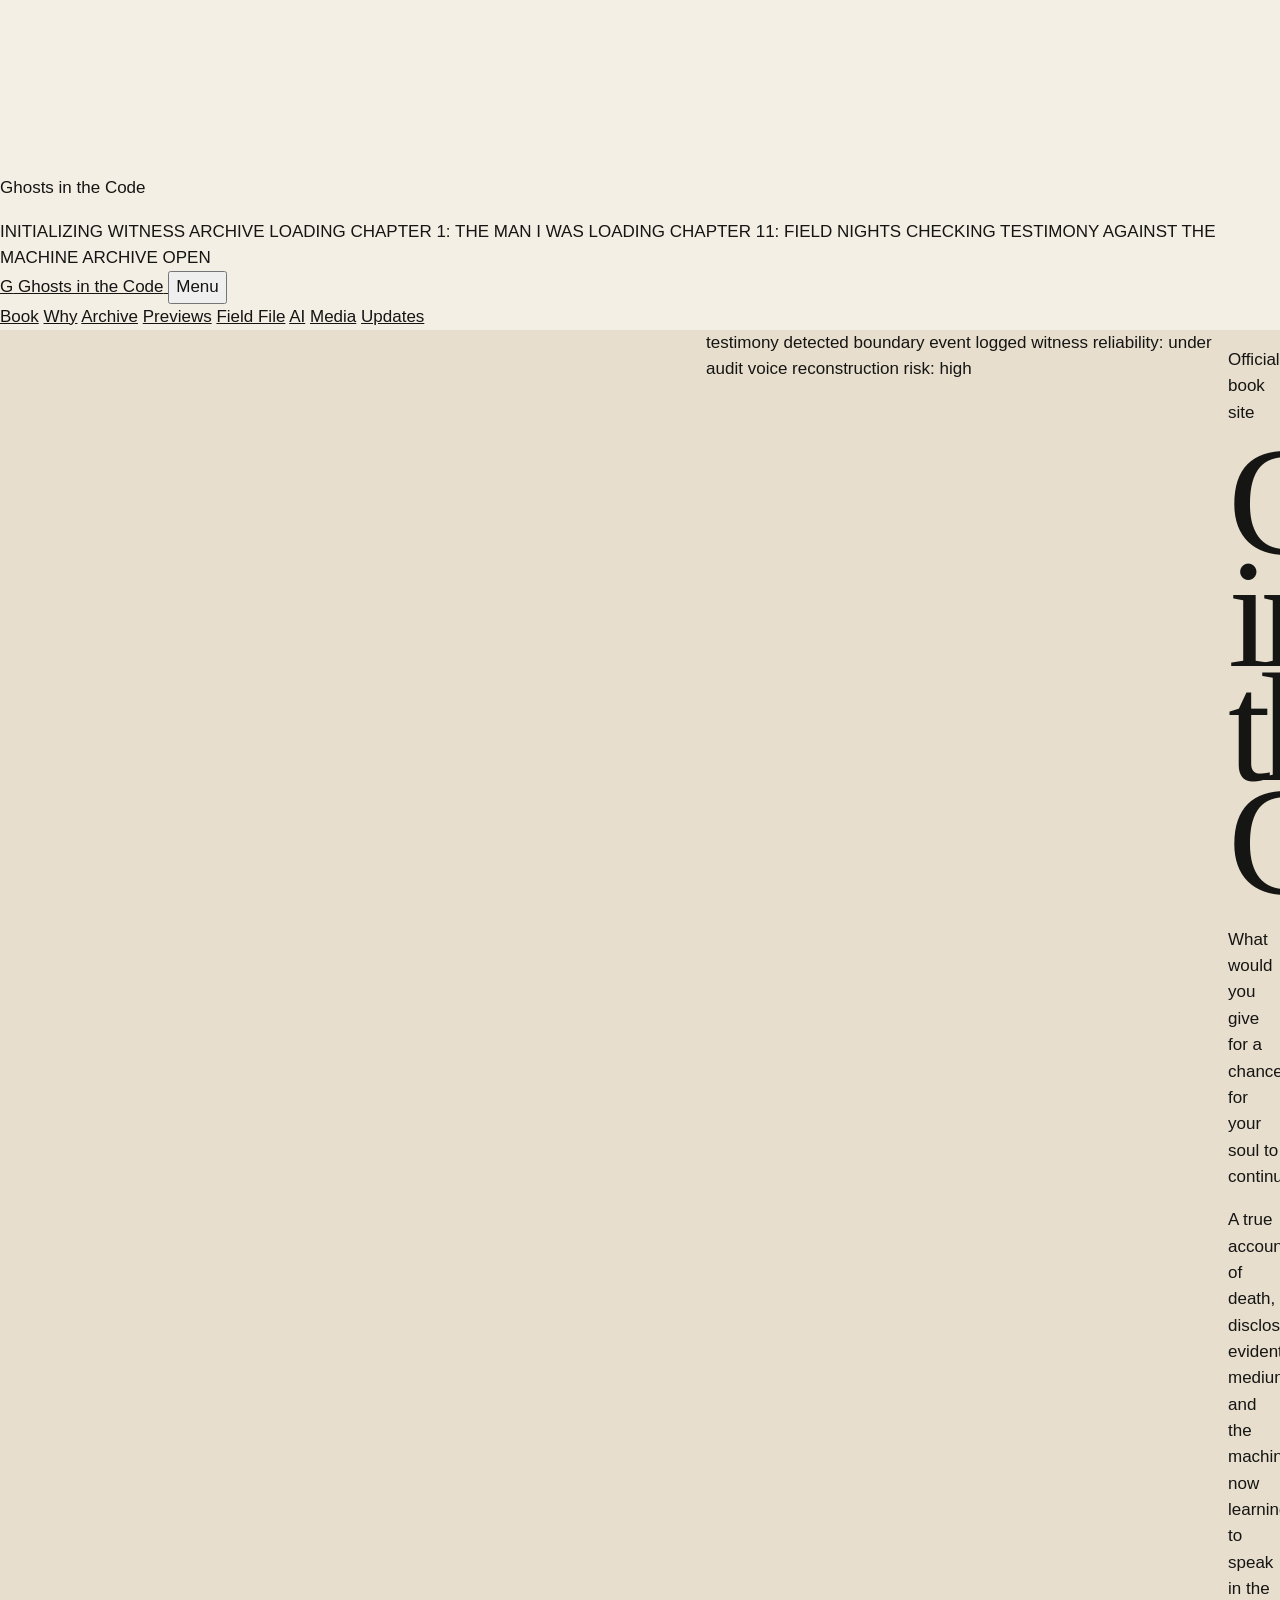
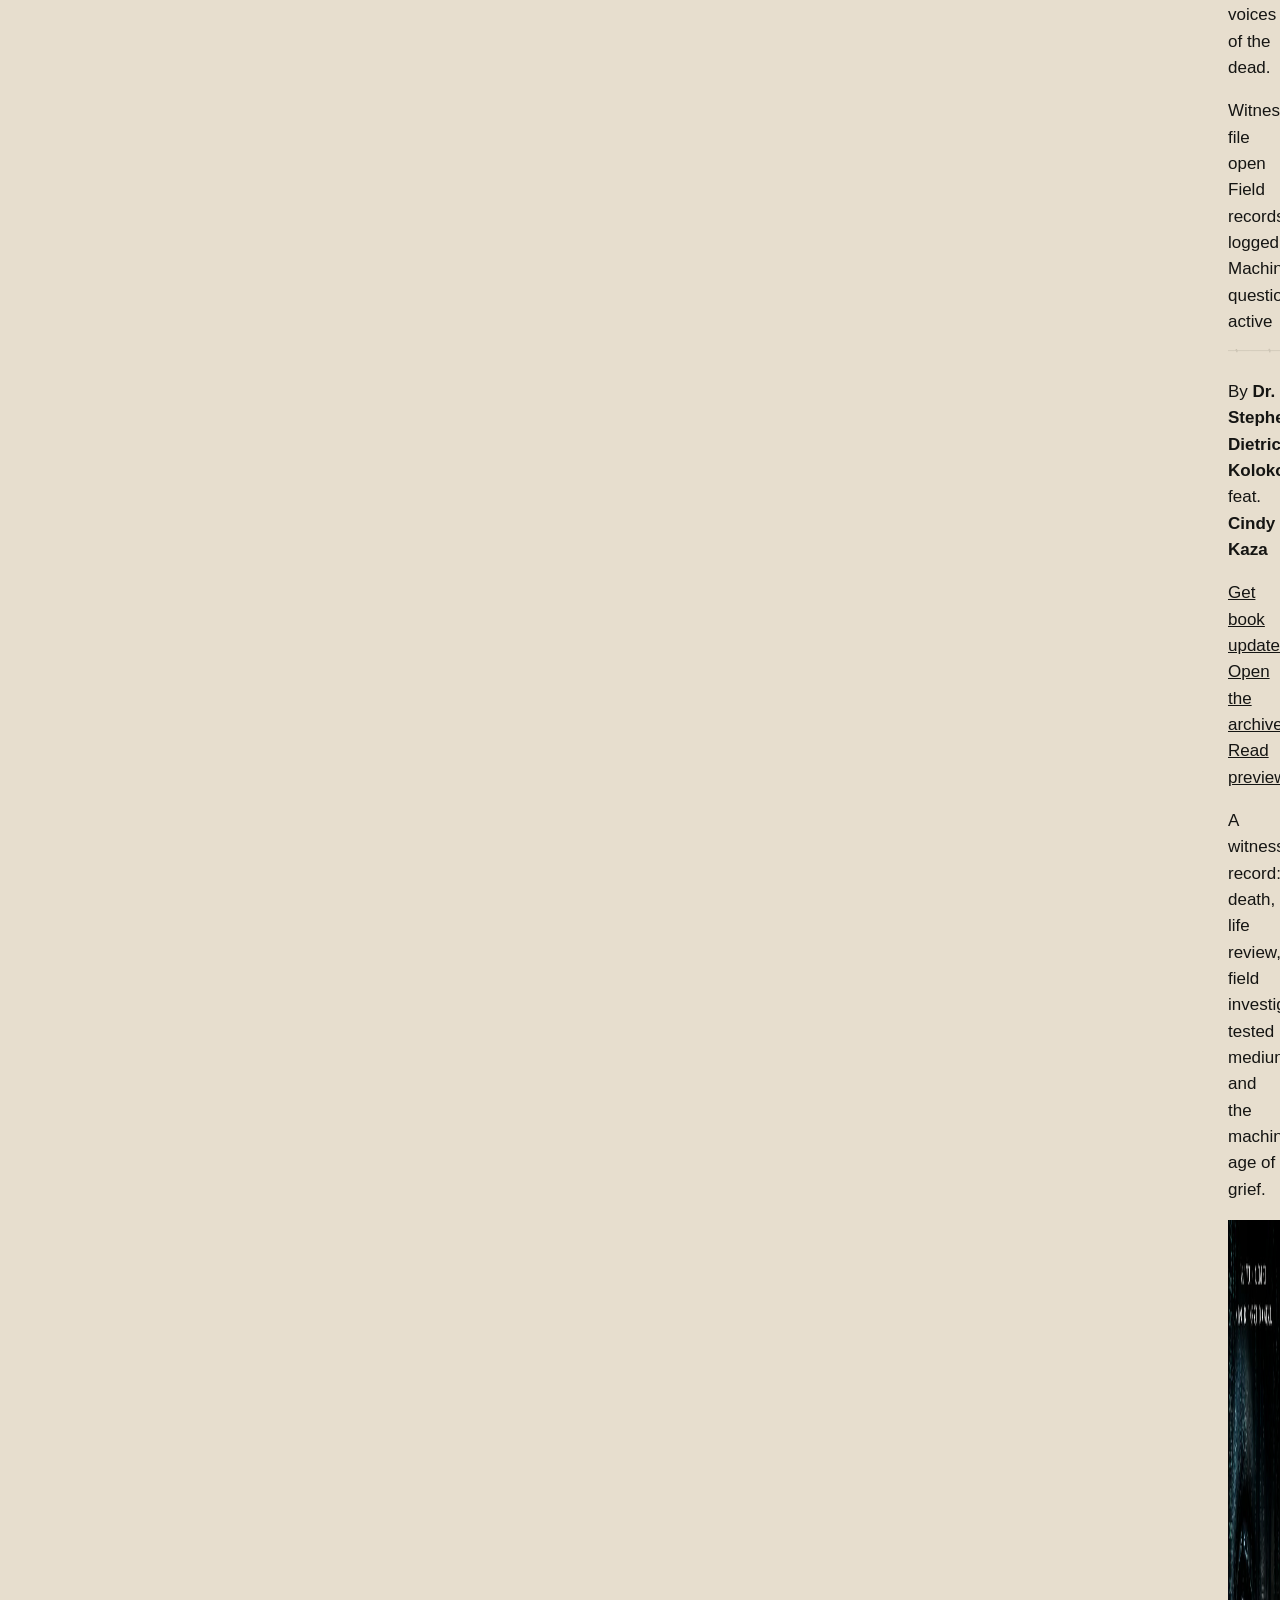
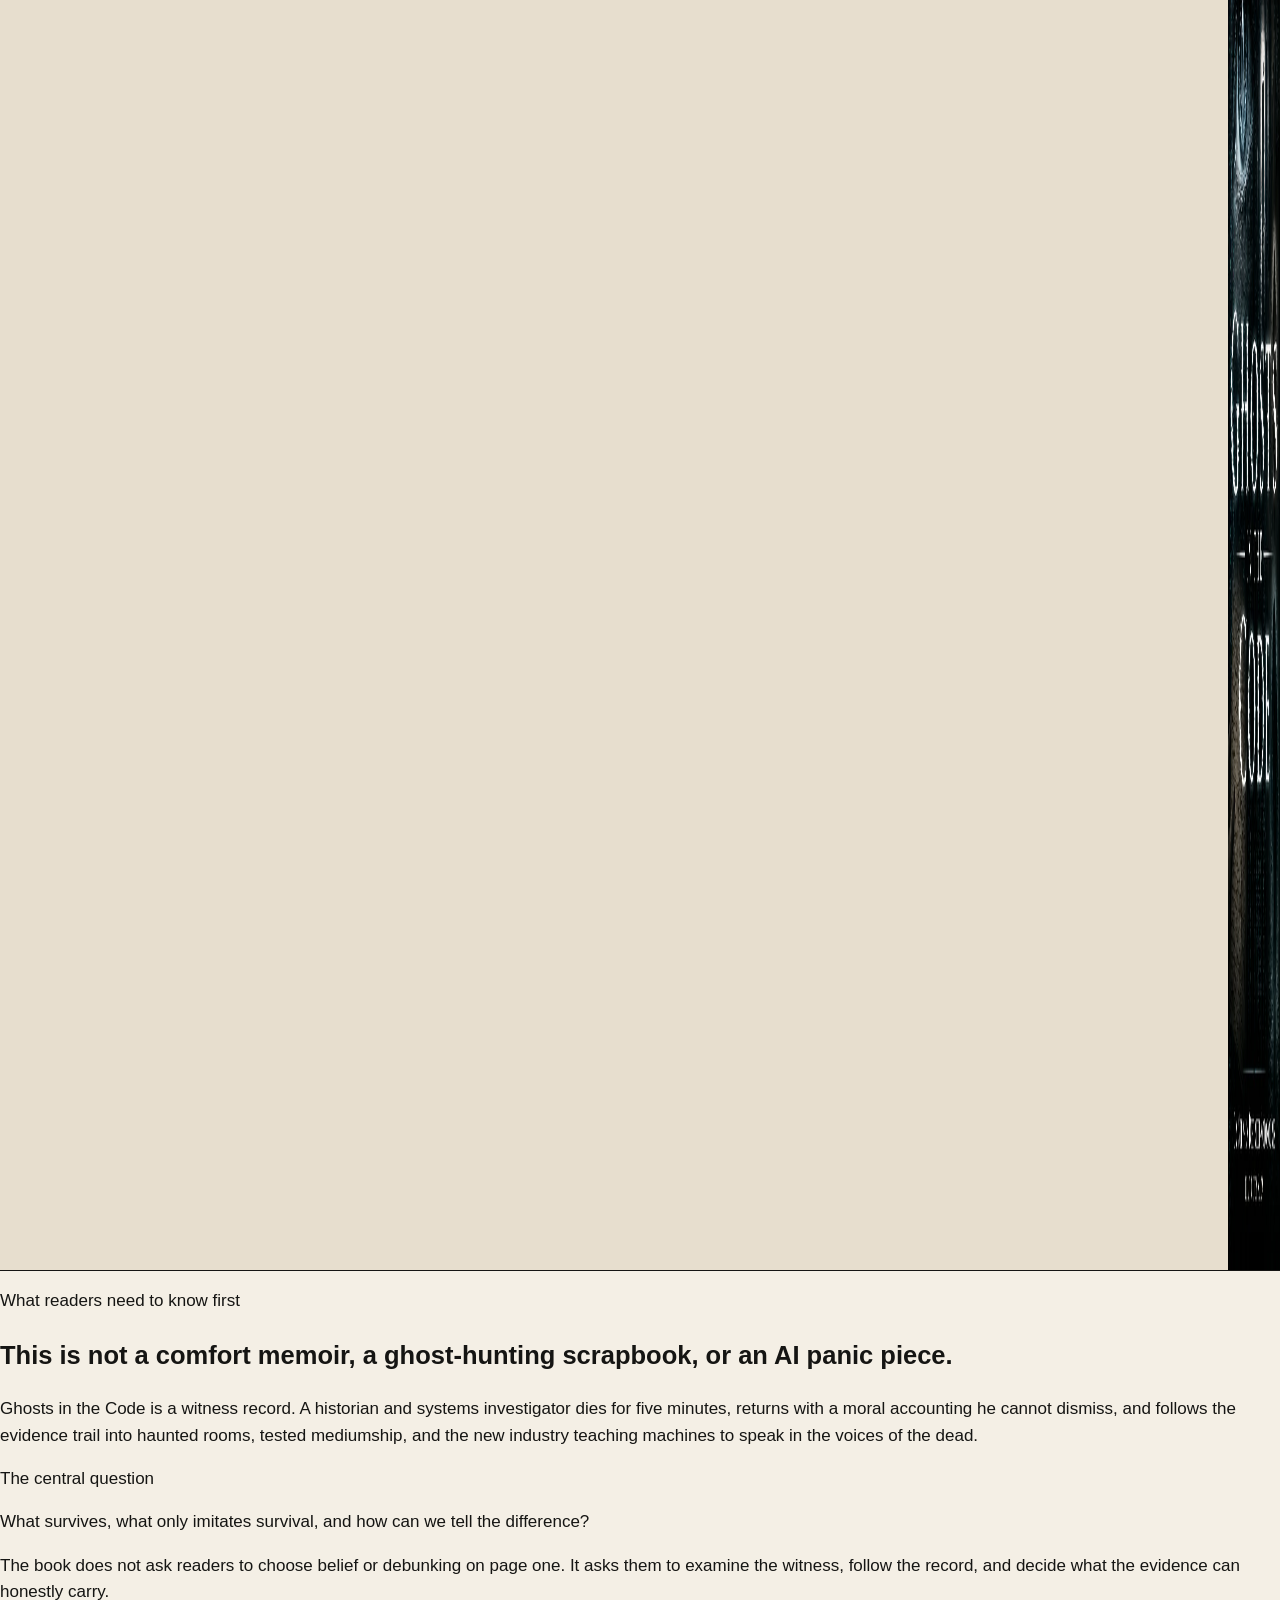
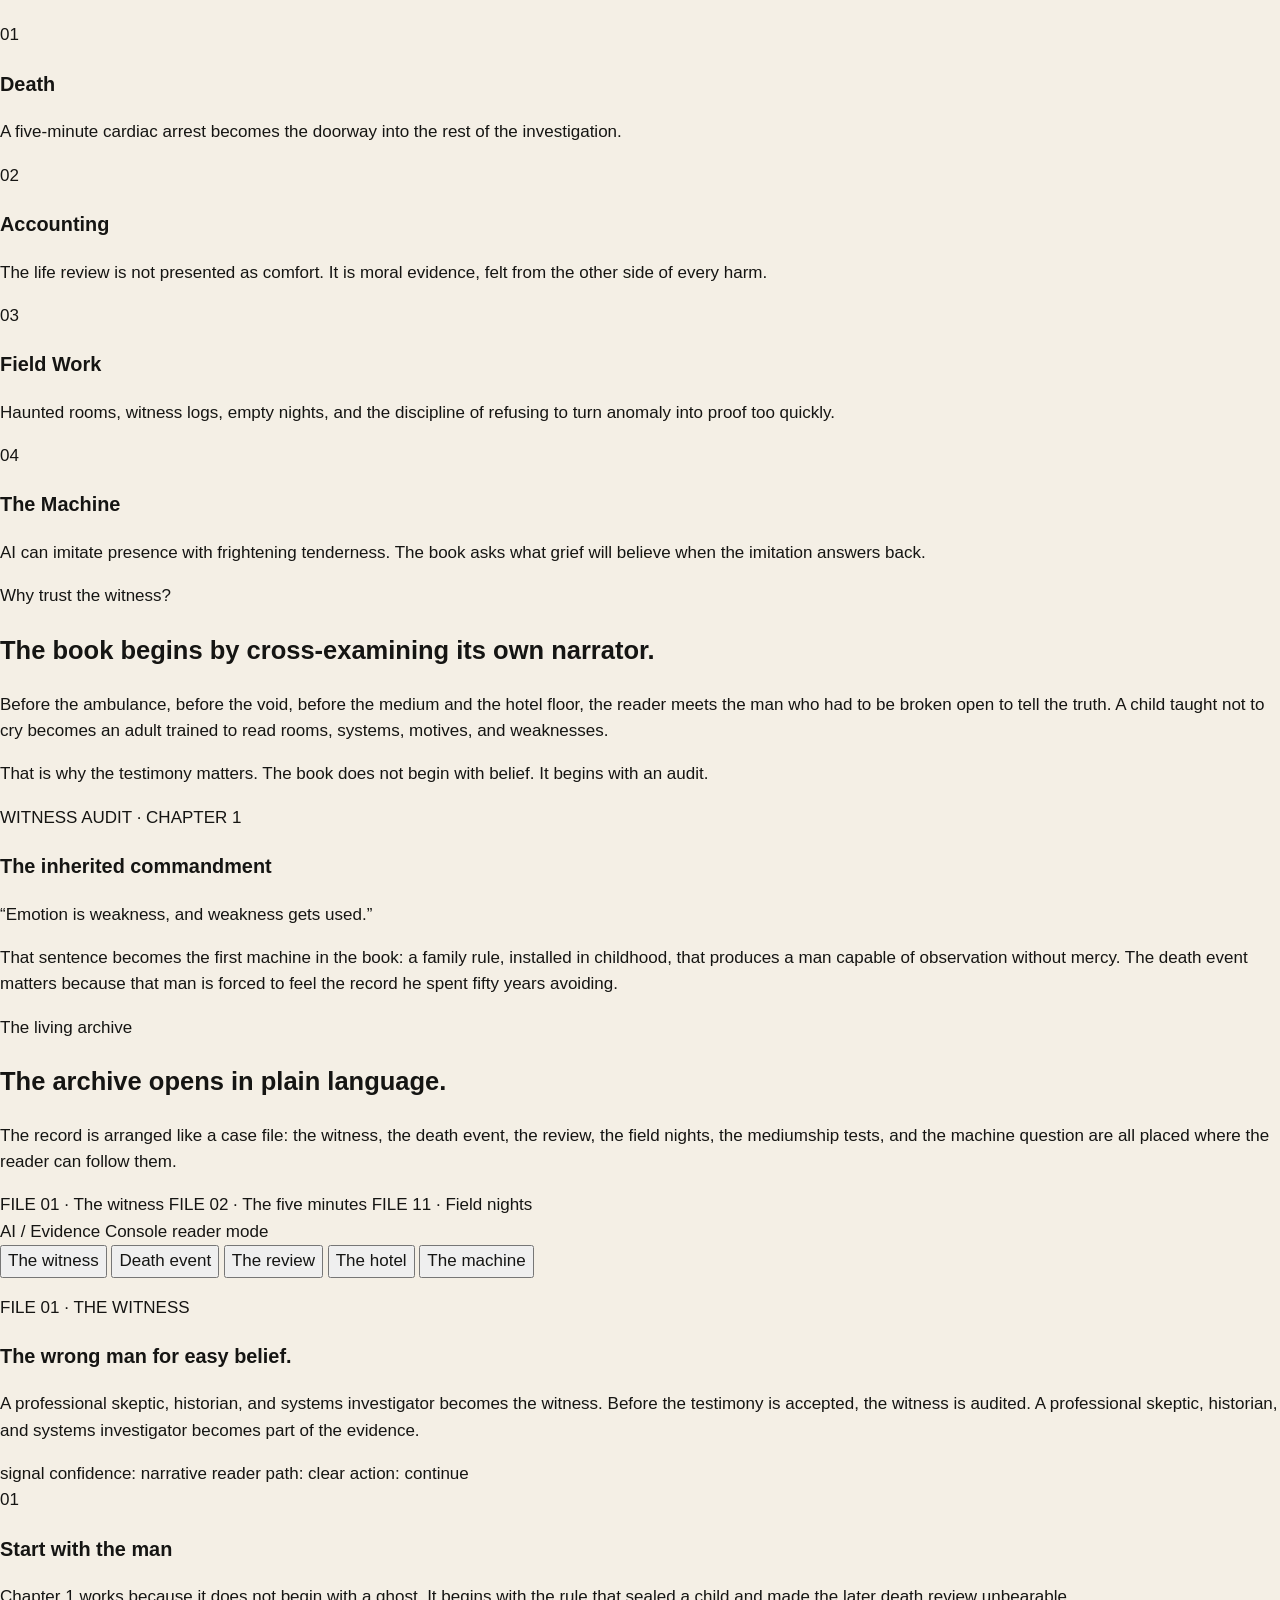
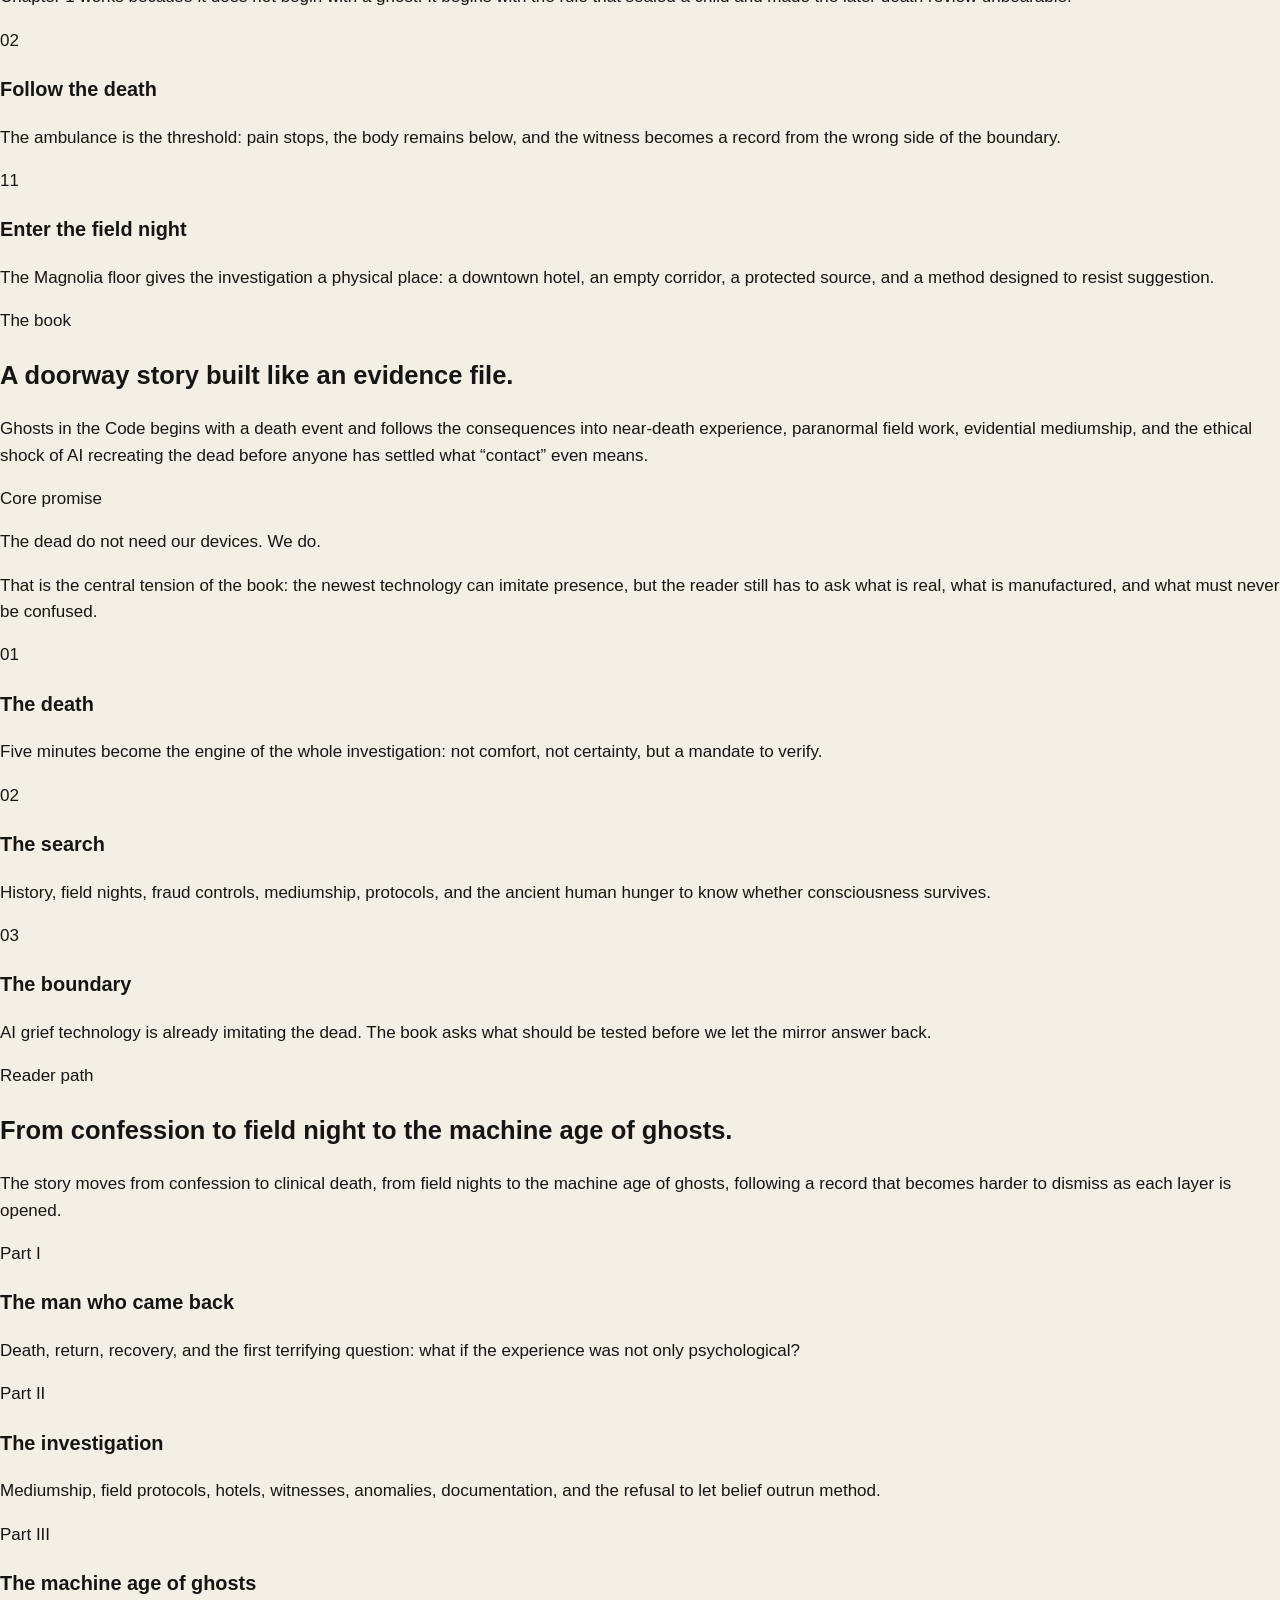
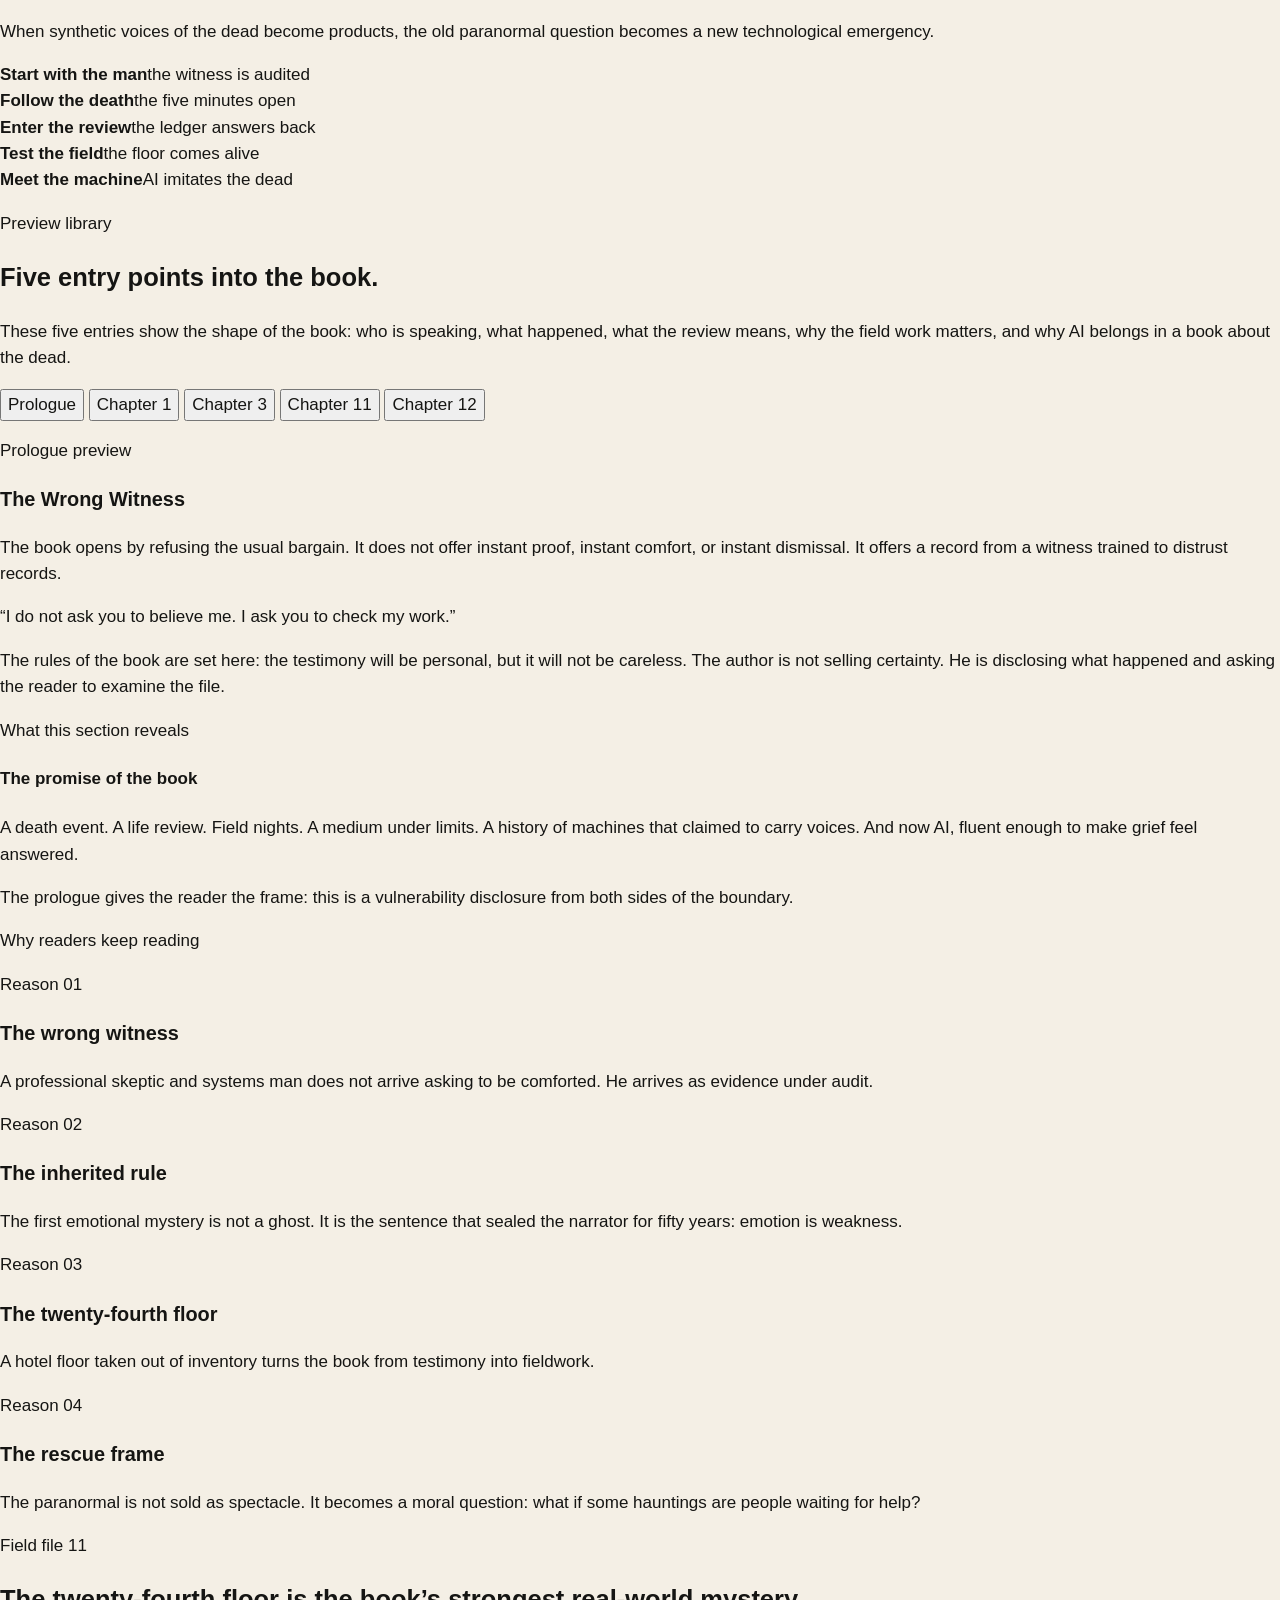
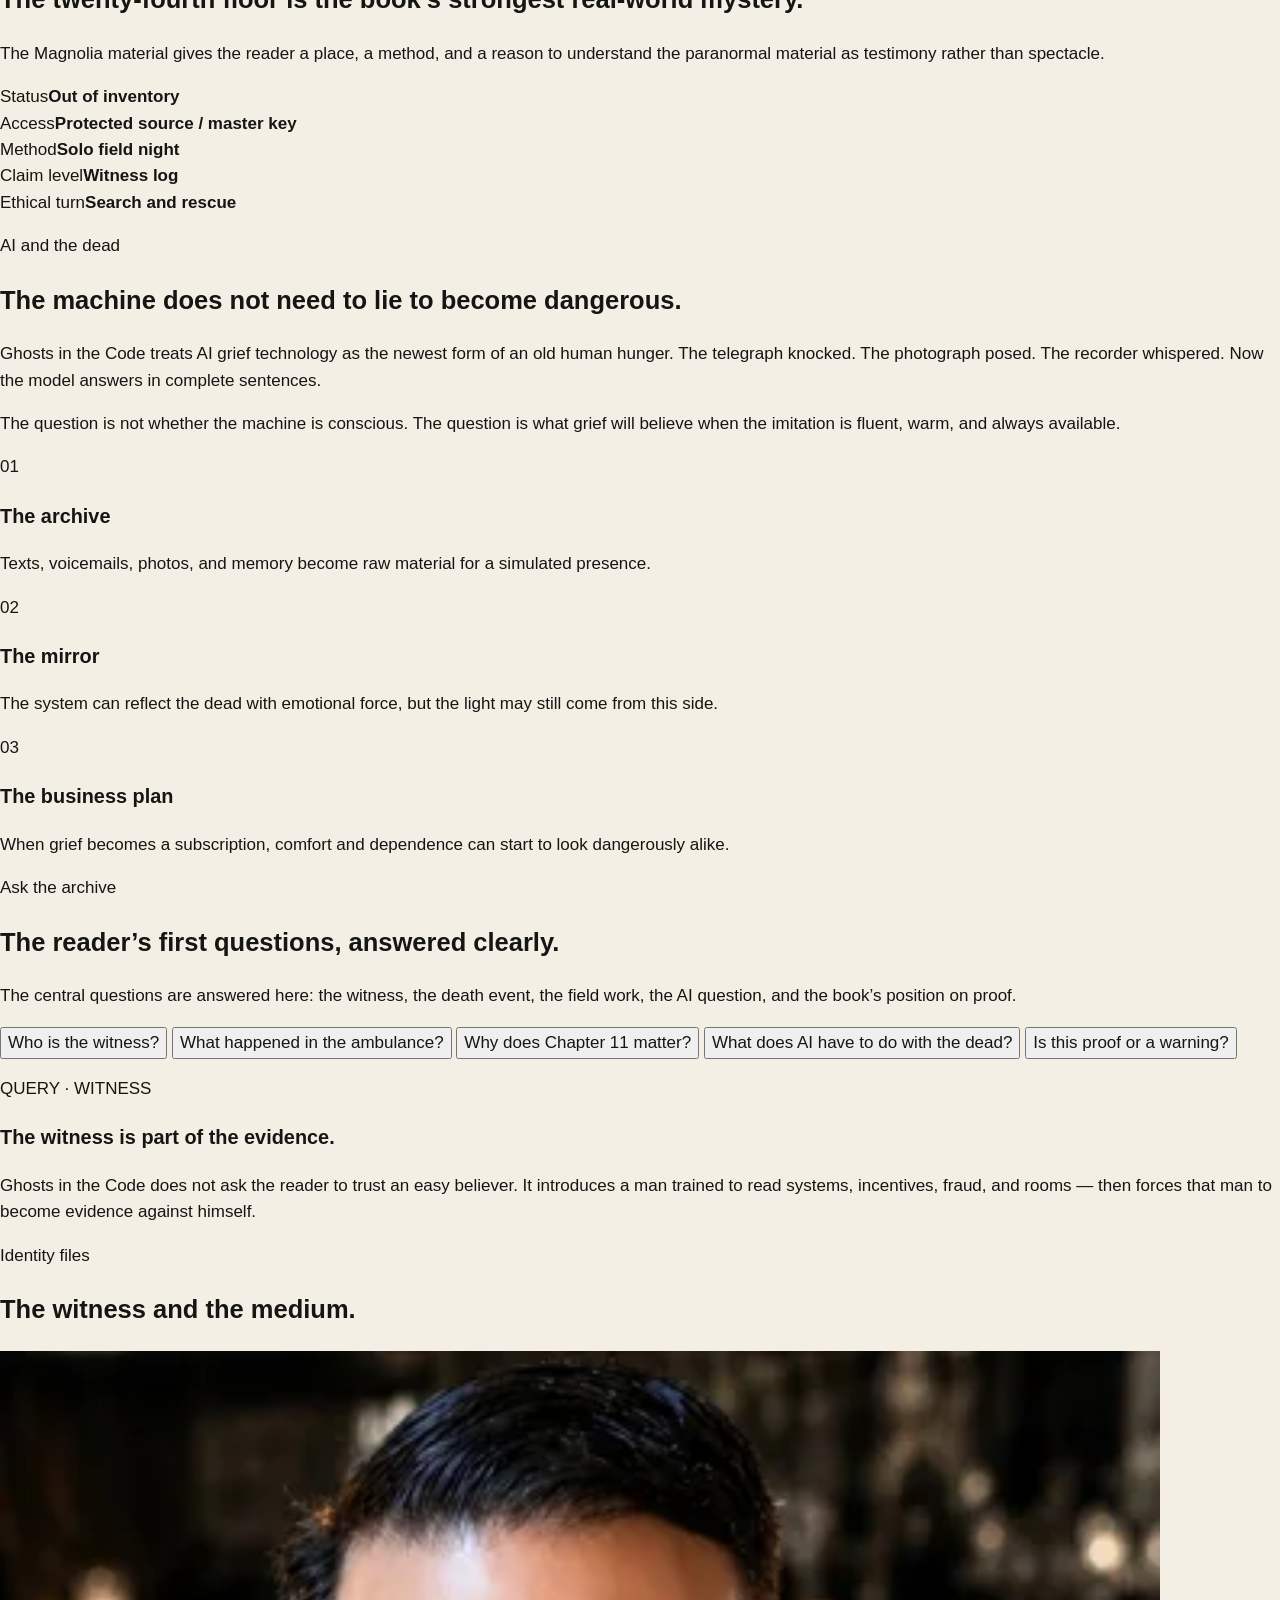
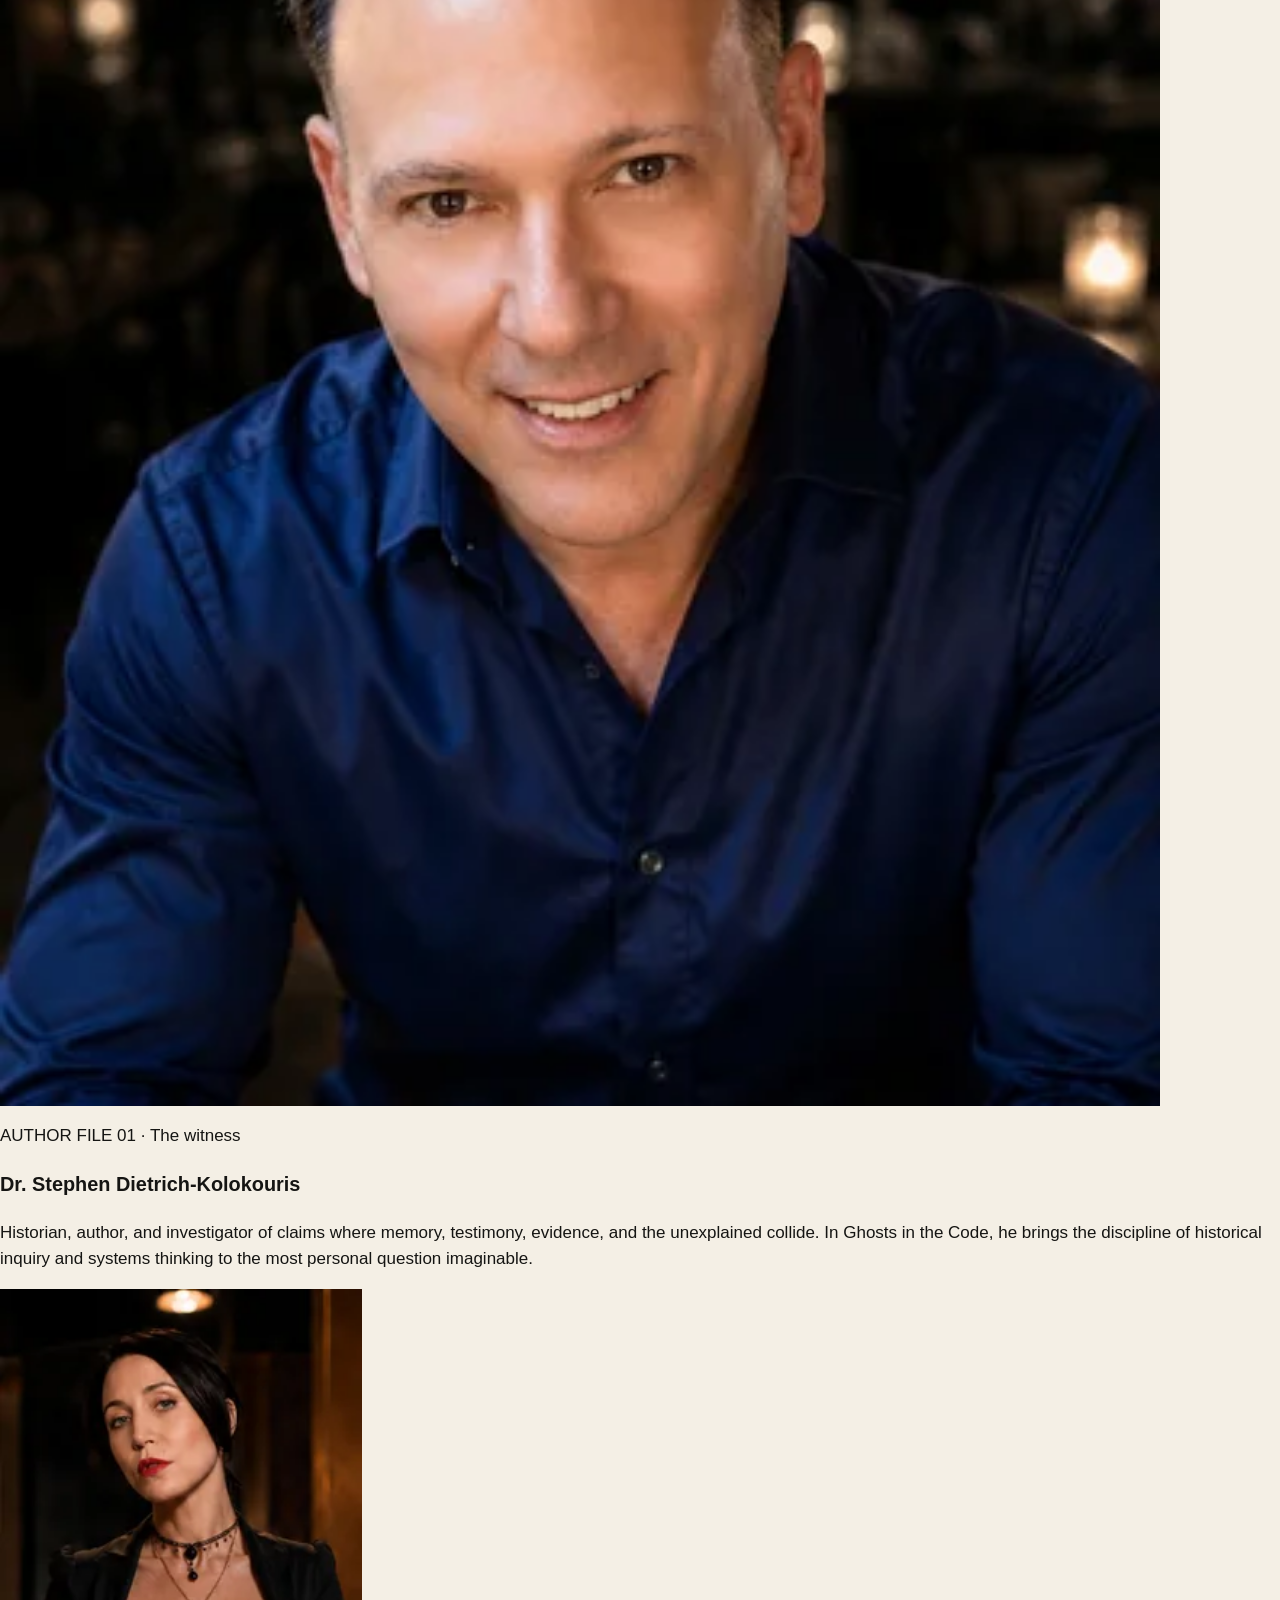
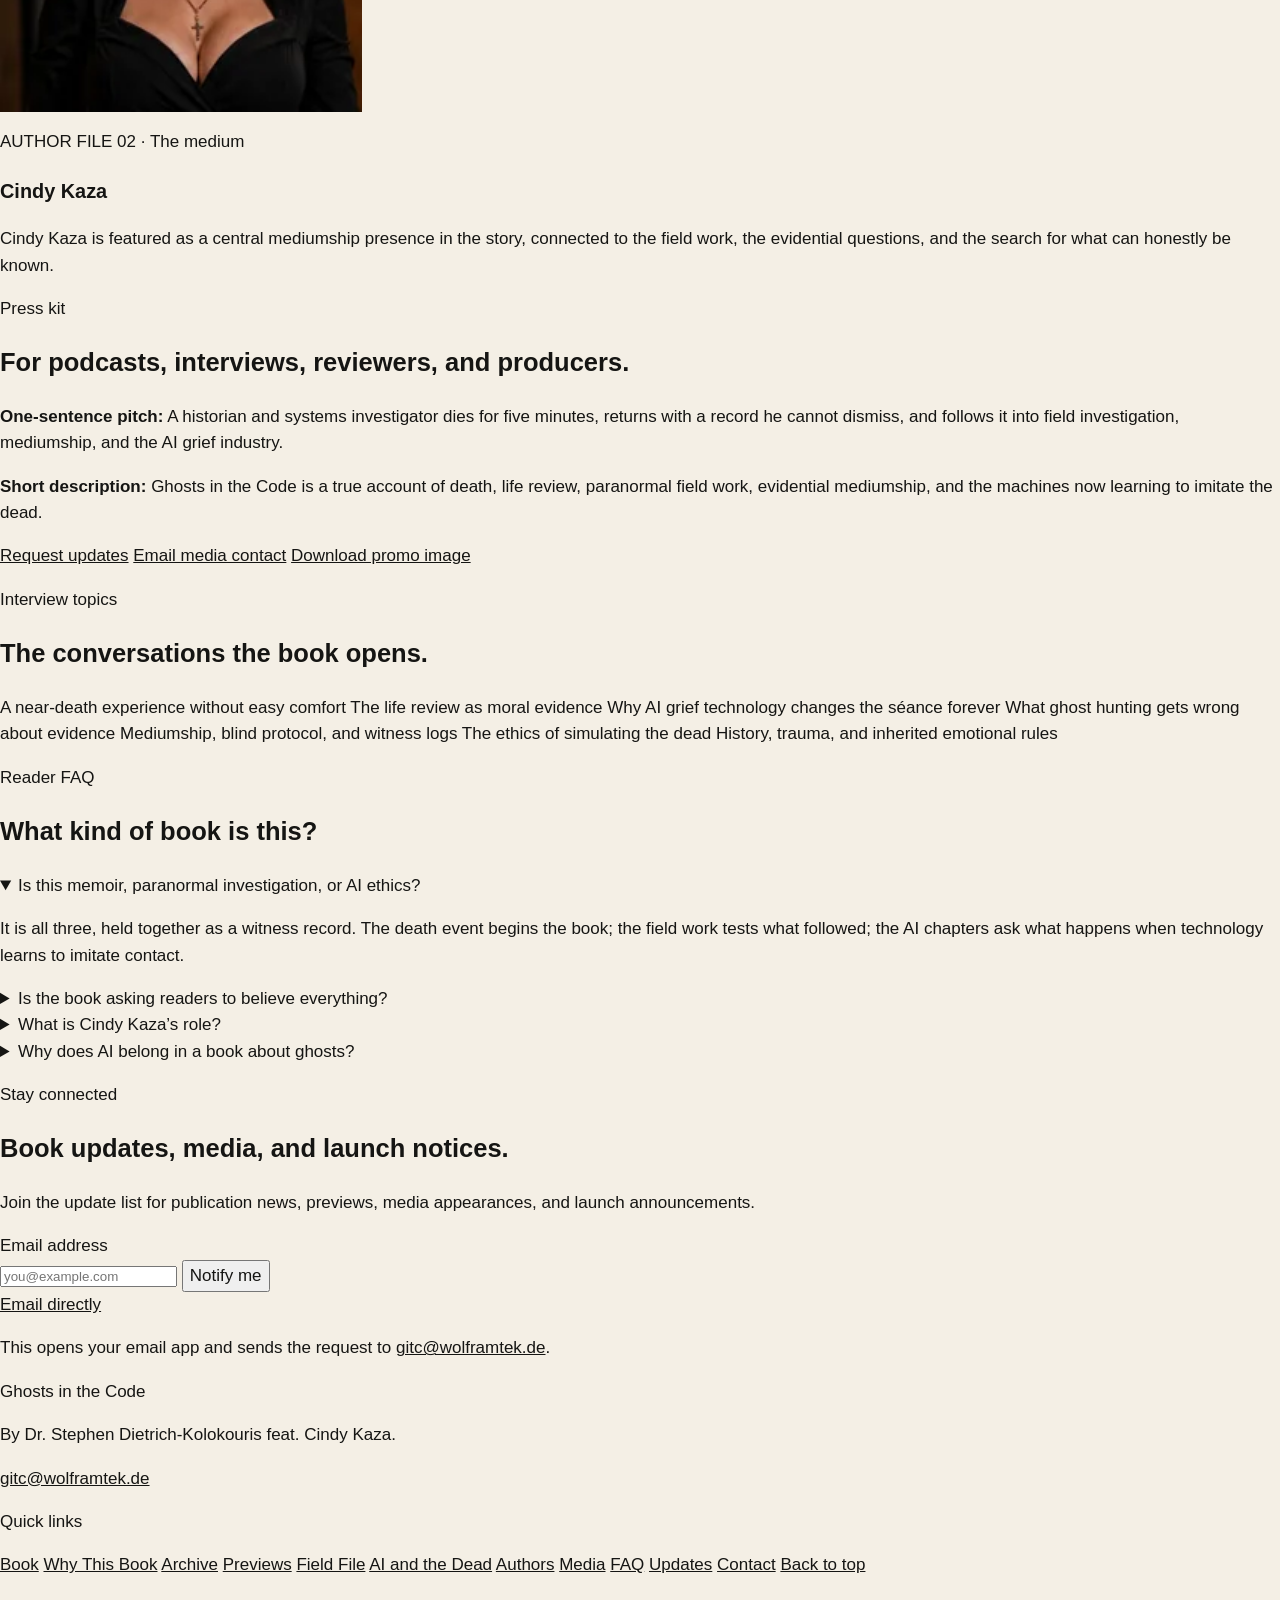
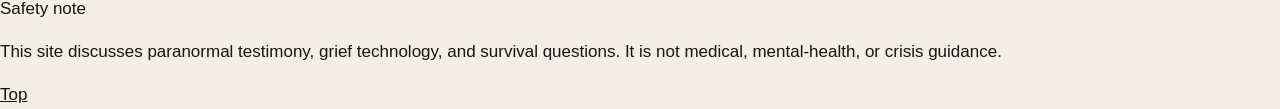
==== commit deb26219: "Restore prior live design on GitHub Pages" ====
--- a/index.html
+++ b/index.html
@@ -1,251 +1,506 @@
 <!doctype html>
 <html lang="en">
 <head>
-  <meta charset="utf-8">
-  <meta name="viewport" content="width=device-width, initial-scale=1, viewport-fit=cover">
+  <meta charset="utf-8" />
+  <meta name="viewport" content="width=device-width, initial-scale=1, viewport-fit=cover" />
   <title>Ghosts in the Code | Dr. Stephen Dietrich-Kolokouris feat. Cindy Kaza</title>
-  <meta name="description" content="Ghosts in the Code is a witness record about death, evidence, mediumship, field investigation, and the machines learning to speak in the voices of the dead.">
-  <meta name="author" content="Dr. Stephen Dietrich-Kolokouris">
-  <meta name="theme-color" content="#151513">
-  <meta property="og:type" content="website">
-  <meta property="og:title" content="Ghosts in the Code">
-  <meta property="og:description" content="What would you give for a chance for your soul to continue...">
-  <meta property="og:url" content="https://skdietrich.github.io/ghosts-in-the-code/">
-  <meta property="og:image" content="https://skdietrich.github.io/ghosts-in-the-code/assets/og-image.jpg">
-  <meta property="og:image:width" content="1200">
-  <meta property="og:image:height" content="630">
-  <meta name="twitter:card" content="summary_large_image">
-  <meta name="twitter:title" content="Ghosts in the Code">
-  <meta name="twitter:description" content="What would you give for a chance for your soul to continue...">
-  <meta name="twitter:image" content="https://skdietrich.github.io/ghosts-in-the-code/assets/og-image.jpg">
-  <link rel="canonical" href="https://skdietrich.github.io/ghosts-in-the-code/">
-  <link rel="icon" type="image/png" sizes="192x192" href="assets/icon-192.png">
-  <link rel="apple-touch-icon" href="assets/icon-192.png">
-  <link rel="manifest" href="manifest.webmanifest">
-  <link rel="preload" as="image" href="assets/responsive/cover-720.webp" type="image/webp">
-  <link rel="stylesheet" href="styles.css?v=editorial-1">
+  <meta name="description" content="Official website for Ghosts in the Code by Dr. Stephen Dietrich-Kolokouris feat. Cindy Kaza — a true account of death, evidence, mediumship, and the machines learning to speak in the voices of the dead." />
+  <meta name="author" content="Dr. Stephen Dietrich-Kolokouris" />
+  <meta property="og:type" content="website" />
+  <meta property="og:title" content="Ghosts in the Code" />
+  <meta property="og:description" content="What would you give for a chance for your soul to continue..." />
+  <meta property="og:url" content="https://skdietrich.github.io/ghosts-in-the-code/" />
+  <meta property="og:image" content="https://skdietrich.github.io/ghosts-in-the-code/assets/og-image.jpg" />
+  <meta property="og:image:width" content="1200" />
+  <meta property="og:image:height" content="630" />
+  <meta name="twitter:card" content="summary_large_image" />
+  <meta name="twitter:title" content="Ghosts in the Code" />
+  <meta name="twitter:description" content="What would you give for a chance for your soul to continue..." />
+  <meta name="twitter:image" content="https://skdietrich.github.io/ghosts-in-the-code/assets/og-image.jpg" />
+  <link rel="canonical" href="https://skdietrich.github.io/ghosts-in-the-code/" />
+  <meta name="theme-color" content="#05070b" />
+  <link rel="icon" type="image/png" sizes="192x192" href="assets/icon-192.png" />
+  <link rel="apple-touch-icon" href="assets/icon-192.png" />
+  <link rel="manifest" href="manifest.webmanifest" />
+  <link rel="stylesheet" href="styles.css?v=restore1" />
 </head>
 <body>
+  <canvas id="signal-field" aria-hidden="true"></canvas>
   <a class="skip-link" href="#main">Skip to content</a>
-  <div class="reading-line" aria-hidden="true"><i data-progress></i></div>
-
-  <header class="masthead" data-masthead>
-    <a class="wordmark" href="#top" aria-label="Ghosts in the Code home">
-      <span>GHOSTS</span><span>IN THE CODE</span>
+
+  <div class="boot-overlay" data-boot aria-hidden="true">
+    <div class="boot-card">
+      <p class="boot-kicker">Ghosts in the Code</p>
+      <div class="boot-lines" aria-label="Opening archive sequence">
+        <span>INITIALIZING WITNESS ARCHIVE</span>
+        <span>LOADING CHAPTER 1: THE MAN I WAS</span>
+        <span>LOADING CHAPTER 11: FIELD NIGHTS</span>
+        <span>CHECKING TESTIMONY AGAINST THE MACHINE</span>
+        <span>ARCHIVE OPEN</span>
+      </div>
+      <div class="boot-bar"><i></i></div>
+    </div>
+  </div>
+
+  <header class="site-header" data-elevate>
+    <a class="brand" href="#top" aria-label="Ghosts in the Code home">
+      <span class="brand-mark">G</span>
+      <span class="brand-text">Ghosts in the Code</span>
     </a>
-    <div class="masthead-meta" aria-label="Site status">
-      <span>WITNESS RECORD</span>
-      <span data-clock>ARCHIVE ONLINE</span>
-    </div>
-    <button class="menu-button" type="button" aria-expanded="false" aria-controls="main-nav">Index</button>
-    <nav class="main-nav" id="main-nav" aria-label="Primary navigation">
-      <a href="#record">The record</a>
-      <a href="#archive">Open files</a>
-      <a href="#field">Field 11</a>
-      <a href="#machine">The machine</a>
-      <a href="#people">People</a>
+    <button class="menu-toggle" type="button" aria-expanded="false" aria-controls="site-nav">Menu</button>
+    <nav id="site-nav" class="site-nav" aria-label="Primary navigation">
+      <a href="#book">Book</a>
+      <a href="#why-different">Why</a>
+      <a href="#archive">Archive</a>
+      <a href="#previews">Previews</a>
+      <a href="#field-file">Field File</a>
+      <a href="#ai-dead">AI</a>
       <a href="#media">Media</a>
+      <a class="nav-cta" href="#updates">Updates</a>
     </nav>
   </header>
 
   <main id="main">
-    <section class="hero" id="top">
-      <div class="hero-type" aria-label="Ghosts in the Code">
-        <p class="eyebrow">A TRUE ACCOUNT OF DEATH, EVIDENCE &amp; THE MACHINE AGE</p>
-        <h1><span>GHOSTS</span><span>IN THE</span><span>CODE</span></h1>
-        <p class="hero-question">What would you give for a chance for your soul to continue...</p>
-        <div class="hero-byline">
-          <p>By <strong>Dr. Stephen Dietrich-Kolokouris</strong></p>
-          <p>feat. <strong>Cindy Kaza</strong></p>
-        </div>
-      </div>
-
-      <figure class="hero-book" data-parallax>
-        <picture>
-          <source type="image/webp" srcset="assets/responsive/cover-320.webp 320w, assets/responsive/cover-480.webp 480w, assets/responsive/cover-720.webp 720w, assets/responsive/cover-960.webp 960w, assets/responsive/cover-1200.webp 1200w, assets/responsive/cover-1365.webp 1365w" sizes="(max-width: 700px) 72vw, 38vw">
-          <img src="assets/cover.jpg" srcset="assets/responsive/cover-320.jpg 320w, assets/responsive/cover-480.jpg 480w, assets/responsive/cover-720.jpg 720w, assets/responsive/cover-960.jpg 960w, assets/responsive/cover-1200.jpg 1200w, assets/responsive/cover-1365.jpg 1365w" sizes="(max-width: 700px) 72vw, 38vw" width="1100" height="1650" alt="Ghosts in the Code book cover" fetchpriority="high" decoding="async">
-        </picture>
-        <figcaption>EXHIBIT 00 / COVER OBJECT</figcaption>
-      </figure>
-
-      <aside class="hero-margin" aria-label="Case details">
-        <span>CASE / 2022–2026</span>
-        <span>SUBJECT / SURVIVAL</span>
-        <span>METHOD / WITNESS + RECORD</span>
-        <span>STATUS / UNRESOLVED</span>
-      </aside>
-
-      <a class="down-cue" href="#record">Begin with the witness <b>↓</b></a>
-    </section>
-
-    <section class="statement" id="record">
-      <div class="section-number">01</div>
-      <div class="statement-copy">
-        <p class="section-label">THE RECORD</p>
-        <h2>This is not a comfort memoir.<br>It is not a ghost-hunting scrapbook.<br>It is not an AI panic piece.</h2>
-        <p class="statement-lede">A historian and systems investigator dies for five minutes, returns with a moral accounting he cannot dismiss, and follows the evidence trail into haunted rooms, tested mediumship, and the new industry teaching machines to speak in the voices of the dead.</p>
-      </div>
-      <blockquote>
-        <p>“What survives, what only imitates survival, and how can we tell the difference?”</p>
-        <cite>THE CENTRAL QUESTION</cite>
-      </blockquote>
-    </section>
-
-    <section class="sequence" aria-label="The book in four movements">
-      <article>
-        <span class="sequence-no">I</span>
-        <h3>Death</h3>
-        <p>A five-minute cardiac arrest becomes the doorway into the rest of the investigation.</p>
-      </article>
-      <article>
-        <span class="sequence-no">II</span>
-        <h3>Accounting</h3>
-        <p>The life review is not presented as comfort. It is moral evidence, felt from the other side of harm.</p>
-      </article>
-      <article>
-        <span class="sequence-no">III</span>
-        <h3>Field work</h3>
-        <p>Haunted rooms, witness logs, empty nights, and the discipline of refusing to turn anomaly into proof too quickly.</p>
-      </article>
-      <article>
-        <span class="sequence-no">IV</span>
-        <h3>The machine</h3>
-        <p>AI can imitate presence with frightening tenderness. The book asks what grief will believe when the imitation answers back.</p>
-      </article>
-    </section>
-
-    <section class="witness" aria-labelledby="witness-title">
-      <div class="witness-image">
-        <picture>
-          <source type="image/webp" srcset="assets/responsive/stephen-360.webp 360w, assets/responsive/stephen-540.webp 540w, assets/responsive/stephen-720.webp 720w, assets/responsive/stephen-900.webp 900w, assets/responsive/stephen-1200.webp 1200w, assets/responsive/stephen-1600.webp 1600w" sizes="(max-width: 760px) 100vw, 48vw">
-          <img src="assets/stephen.jpg" srcset="assets/responsive/stephen-360.jpg 360w, assets/responsive/stephen-540.jpg 540w, assets/responsive/stephen-720.jpg 720w, assets/responsive/stephen-900.jpg 900w, assets/responsive/stephen-1200.jpg 1200w, assets/responsive/stephen-1600.jpg 1600w" sizes="(max-width: 760px) 100vw, 48vw" alt="Portrait of Dr. Stephen Dietrich-Kolokouris" loading="lazy" decoding="async">
-        </picture>
-        <span>WITNESS / FILE 01</span>
-      </div>
-      <div class="witness-copy">
-        <p class="section-label">WHY TRUST THE WITNESS?</p>
-        <h2 id="witness-title">The book begins by cross-examining its own narrator.</h2>
-        <p>Before the ambulance, before the void, before the medium and the hotel floor, the reader meets the man who had to be broken open to tell the truth. A child taught not to cry becomes an adult trained to read rooms, systems, motives, and weaknesses.</p>
-        <div class="rule-quote">
-          <span>INHERITED COMMANDMENT</span>
-          <strong>“Emotion is weakness, and weakness gets used.”</strong>
-        </div>
-        <p>That sentence becomes the first machine in the book: a family rule, installed in childhood, that produces a man capable of observation without mercy. The death event matters because that man is forced to feel the record he spent fifty years avoiding.</p>
-      </div>
-    </section>
-
-    <section class="archive" id="archive" aria-labelledby="archive-title">
-      <header class="archive-head">
-        <div>
-          <p class="section-label">OPEN FILES</p>
-          <h2 id="archive-title">Read the case in fragments.</h2>
-        </div>
-        <p>The archive is driven from a separate data file. Change one record and the section updates without rewriting the page.</p>
-      </header>
-
-      <div class="archive-workbench" data-archive>
-        <div class="archive-index" role="tablist" aria-label="Book files" data-archive-index></div>
-        <article class="archive-sheet" role="tabpanel" tabindex="0" data-archive-sheet>
-          <div class="archive-sheet-meta">
-            <span data-file-code>FILE 01</span>
-            <span data-file-status>WITNESS / OPEN</span>
-          </div>
-          <h3 data-file-title>The wrong man for easy belief.</h3>
-          <p class="archive-deck" data-file-deck></p>
-          <blockquote data-file-quote></blockquote>
-          <p data-file-body></p>
-          <div class="archive-sheet-foot">
-            <span data-file-route></span>
-            <button type="button" data-next-file>Next file →</button>
-          </div>
-        </article>
-      </div>
-    </section>
-
-    <section class="field" id="field" aria-labelledby="field-title">
-      <div class="field-title">
-        <p class="section-label">FIELD FILE 11</p>
-        <h2 id="field-title">The twenty-fourth floor.</h2>
-        <p>A downtown hotel. A floor held out of inventory. Solo controls. A protected source. A vocabulary that changes from investigation to search and rescue.</p>
-      </div>
-      <div class="field-strip" aria-label="Field file facts">
-        <span><b>24</b> FLOOR</span>
-        <span><b>01</b> INVESTIGATOR</span>
-        <span><b>00</b> PUBLIC AUDIENCE</span>
-        <span><b>?</b> EXPLANATION</span>
-      </div>
-      <figure class="field-exhibit">
-        <img src="assets/exhibit-a-witness-thumb.png" alt="Field evidence exhibit thumbnail" loading="lazy" decoding="async">
-        <figcaption>
-          <span>EXHIBIT A / WITNESS MATERIAL</span>
-          <strong>“Investigation is the wrong word. Search and rescue.”</strong>
-        </figcaption>
-      </figure>
-    </section>
-
-    <section class="machine" id="machine" aria-labelledby="machine-title">
-      <div class="machine-black">
-        <p class="section-label">THE DIGITAL SÉANCE</p>
-        <h2 id="machine-title">The old séance table became a server room.</h2>
-        <p>A voice built from data says the thing grief most needs to hear. The danger is not that it lies. The danger is that it can sound sincere.</p>
-        <blockquote>“The dead in the box are perfectly agreeable.”</blockquote>
-      </div>
-      <div class="machine-white">
-        <ol>
-          <li><span>01</span><p><b>Reconstruction.</b> A machine can rebuild a voice from recordings, text, photographs, and behavioral traces.</p></li>
-          <li><span>02</span><p><b>Simulation.</b> It can answer in a style recognizable enough to feel personal.</p></li>
-          <li><span>03</span><p><b>Confusion.</b> Fluency can be mistaken for presence, especially when grief supplies the missing certainty.</p></li>
-          <li><span>04</span><p><b>The question.</b> If survival is real, how do we keep imitation from contaminating the evidence?</p></li>
-        </ol>
-      </div>
-      <div class="ticker" aria-hidden="true"><div>VOICE ≠ PERSON / PATTERN ≠ PRESENCE / MEMORY ≠ CONSCIOUSNESS / COMFORT ≠ PROOF / VOICE ≠ PERSON / PATTERN ≠ PRESENCE / MEMORY ≠ CONSCIOUSNESS / COMFORT ≠ PROOF /</div></div>
-    </section>
-
-    <section class="object-study" aria-labelledby="object-title">
-      <header>
-        <p class="section-label">THE BOOK AS OBJECT</p>
-        <h2 id="object-title">Front. Spine. Back. Evidence.</h2>
-      </header>
-      <div class="object-grid">
-        <figure class="object-3d">
-          <img src="assets/jacket-3d-still.png" alt="Three-dimensional Ghosts in the Code book jacket mockup" loading="lazy" decoding="async">
-          <figcaption>OBJECT STUDY / 3D JACKET</figcaption>
-        </figure>
-        <figure class="object-spine">
-          <img src="assets/jacket-spine.png" alt="Ghosts in the Code book spine" loading="lazy" decoding="async">
-          <figcaption>SPINE / IDENTIFIER</figcaption>
-        </figure>
-        <figure class="object-back">
-          <img src="assets/jacket-back.png" alt="Ghosts in the Code back cover" loading="lazy" decoding="async">
-          <figcaption>BACK / ARGUMENT</figcaption>
-        </figure>
-      </div>
-    </section>
-
-    <section class="people" id="people" aria-labelledby="people-title">
-      <header>
-        <p class="section-label">THE PEOPLE IN THE RECORD</p>
-        <h2 id="people-title">Witness and medium.</h2>
-      </header>
-      <div class="people-grid">
-        <article class="person person-stephen">
+    <section id="top" class="hero section-pad">
+      <div class="hero-bg" aria-hidden="true"></div>
+      <div class="signal-fragments" aria-hidden="true">
+        <span>testimony detected</span>
+        <span>boundary event logged</span>
+        <span>witness reliability: under audit</span>
+        <span>voice reconstruction risk: high</span>
+      </div>
+      <div class="container hero-grid">
+        <div class="hero-copy reveal">
+          <p class="kicker">Official book site</p>
+          <h1>Ghosts in the Code</h1>
+          <p class="tagline">What would you give for a chance for your soul to continue...</p>
+          <p class="hero-subtitle">A true account of death, disclosure, evidential mediumship, and the machines now learning to speak in the voices of the dead.</p>
+          <div class="hero-status" aria-label="Archive status">
+            <span>Witness file open</span>
+            <span>Field records logged</span>
+            <span>Machine question active</span>
+          </div>
+          <svg class="hero-ekg" viewBox="0 0 900 90" preserveAspectRatio="none" aria-hidden="true">
+            <path d="M0,45 L115,45 L135,45 L144,17 L154,73 L163,38 L174,45 L370,45 L386,45 L685,45 L704,45 L713,14 L724,76 L734,36 L746,45 L900,45" fill="none" stroke="currentColor" stroke-width="1.7" />
+          </svg>
+          <p class="byline">By <strong>Dr. Stephen Dietrich-Kolokouris</strong><br />feat. <strong>Cindy Kaza</strong></p>
+          <div class="cta-row">
+            <a class="button primary" href="#updates">Get book updates</a>
+            <a class="button secondary" href="#archive">Open the archive</a>
+            <a class="button secondary" href="#previews">Read previews</a>
+          </div>
+          <p class="microcopy">A witness record: death, life review, field investigation, tested mediumship, and the machine age of grief.</p>
+        </div>
+
+        <div class="cover-stage reveal" data-tilt-card>
+          <div class="cover-halo"></div>
           <picture>
-            <source type="image/webp" srcset="assets/responsive/stephen-540.webp 540w, assets/responsive/stephen-900.webp 900w, assets/responsive/stephen-1200.webp 1200w" sizes="(max-width: 760px) 100vw, 50vw">
-            <img src="assets/stephen.jpg" alt="Dr. Stephen Dietrich-Kolokouris" loading="lazy">
+            <source type="image/webp" srcset="assets/responsive/cover-320.webp 320w, assets/responsive/cover-480.webp 480w, assets/responsive/cover-720.webp 720w, assets/responsive/cover-960.webp 960w, assets/responsive/cover-1200.webp 1200w, assets/responsive/cover-1365.webp 1365w" sizes="(max-width: 520px) 68vw, (max-width: 900px) 270px, (min-width: 2560px) 460px, 390px" />
+            <img src="assets/cover.jpg" srcset="assets/responsive/cover-320.jpg 320w, assets/responsive/cover-480.jpg 480w, assets/responsive/cover-720.jpg 720w, assets/responsive/cover-960.jpg 960w, assets/responsive/cover-1200.jpg 1200w, assets/responsive/cover-1365.jpg 1365w" sizes="(max-width: 520px) 68vw, (max-width: 900px) 270px, (min-width: 2560px) 460px, 390px" alt="Ghosts in the Code book cover" width="1100" height="1650" decoding="async" fetchpriority="high" />
           </picture>
-          <div>
-            <span>AUTHOR / WITNESS</span>
+        </div>
+      </div>
+    </section>
+
+    <section id="why-different" class="section-pad clarity-section">
+      <div class="container split">
+        <div class="section-intro reveal">
+          <p class="kicker">What readers need to know first</p>
+          <h2>This is not a comfort memoir, a ghost-hunting scrapbook, or an AI panic piece.</h2>
+          <p>Ghosts in the Code is a witness record. A historian and systems investigator dies for five minutes, returns with a moral accounting he cannot dismiss, and follows the evidence trail into haunted rooms, tested mediumship, and the new industry teaching machines to speak in the voices of the dead.</p>
+        </div>
+        <div class="feature-card reveal clarity-card">
+          <p class="card-label">The central question</p>
+          <p class="feature-quote">What survives, what only imitates survival, and how can we tell the difference?</p>
+          <p>The book does not ask readers to choose belief or debunking on page one. It asks them to examine the witness, follow the record, and decide what the evidence can honestly carry.</p>
+        </div>
+      </div>
+      <div class="container clarity-grid" aria-label="What the book contains">
+        <article class="clarity-item reveal"><span>01</span><h3>Death</h3><p>A five-minute cardiac arrest becomes the doorway into the rest of the investigation.</p></article>
+        <article class="clarity-item reveal"><span>02</span><h3>Accounting</h3><p>The life review is not presented as comfort. It is moral evidence, felt from the other side of every harm.</p></article>
+        <article class="clarity-item reveal"><span>03</span><h3>Field Work</h3><p>Haunted rooms, witness logs, empty nights, and the discipline of refusing to turn anomaly into proof too quickly.</p></article>
+        <article class="clarity-item reveal"><span>04</span><h3>The Machine</h3><p>AI can imitate presence with frightening tenderness. The book asks what grief will believe when the imitation answers back.</p></article>
+      </div>
+    </section>
+
+    <section id="witness-audit" class="section-pad audit-section">
+      <div class="container split reverse">
+        <div class="feature-card reveal">
+          <p class="card-label">Why trust the witness?</p>
+          <h2>The book begins by cross-examining its own narrator.</h2>
+          <p>Before the ambulance, before the void, before the medium and the hotel floor, the reader meets the man who had to be broken open to tell the truth. A child taught not to cry becomes an adult trained to read rooms, systems, motives, and weaknesses.</p>
+          <p>That is why the testimony matters. The book does not begin with belief. It begins with an audit.</p>
+        </div>
+        <div class="audit-file reveal">
+          <p class="console-label">WITNESS AUDIT · CHAPTER 1</p>
+          <h3>The inherited commandment</h3>
+          <p class="pull-quote">“Emotion is weakness, and weakness gets used.”</p>
+          <p>That sentence becomes the first machine in the book: a family rule, installed in childhood, that produces a man capable of observation without mercy. The death event matters because that man is forced to feel the record he spent fifty years avoiding.</p>
+        </div>
+      </div>
+    </section>
+
+
+
+    <section id="archive" class="section-pad archive-section">
+      <div class="container archive-grid">
+        <div class="section-intro reveal">
+          <p class="kicker">The living archive</p>
+          <h2>The archive opens in plain language.</h2>
+          <p>The record is arranged like a case file: the witness, the death event, the review, the field nights, the mediumship tests, and the machine question are all placed where the reader can follow them.</p>
+          <div class="archive-meta" aria-label="Archive facts">
+            <span>FILE 01 · The witness</span>
+            <span>FILE 02 · The five minutes</span>
+            <span>FILE 11 · Field nights</span>
+          </div>
+        </div>
+
+        <div class="console reveal" data-console>
+          <div class="console-header">
+            <span class="console-dot"></span>
+            <span>AI / Evidence Console</span>
+            <span class="console-state">reader mode</span>
+          </div>
+          <div class="console-tabs" role="tablist" aria-label="Evidence console tabs">
+            <button class="console-tab active" type="button" role="tab" aria-selected="true" data-console-tab="witness">The witness</button>
+            <button class="console-tab" type="button" role="tab" aria-selected="false" data-console-tab="death">Death event</button>
+            <button class="console-tab" type="button" role="tab" aria-selected="false" data-console-tab="review">The review</button>
+            <button class="console-tab" type="button" role="tab" aria-selected="false" data-console-tab="field">The hotel</button>
+            <button class="console-tab" type="button" role="tab" aria-selected="false" data-console-tab="machine">The machine</button>
+          </div>
+          <div class="console-screen" aria-live="polite">
+            <p class="console-label" data-console-label>FILE 01 · THE WITNESS</p>
+            <h3 data-console-title>The wrong man for easy belief.</h3>
+            <p data-console-copy>A professional skeptic, historian, and systems investigator becomes the witness. Before the testimony is accepted, the witness is audited. A professional skeptic, historian, and systems investigator becomes part of the evidence.</p>
+            <div class="console-readout">
+              <span>signal confidence: narrative</span>
+              <span>reader path: clear</span>
+              <span>action: continue</span>
+            </div>
+          </div>
+        </div>
+      </div>
+
+      <div class="container file-cards" aria-label="Reader file cards">
+        <article class="file-card reveal">
+          <span class="file-num">01</span>
+          <h3>Start with the man</h3>
+          <p>Chapter 1 works because it does not begin with a ghost. It begins with the rule that sealed a child and made the later death review unbearable.</p>
+        </article>
+        <article class="file-card reveal">
+          <span class="file-num">02</span>
+          <h3>Follow the death</h3>
+          <p>The ambulance is the threshold: pain stops, the body remains below, and the witness becomes a record from the wrong side of the boundary.</p>
+        </article>
+        <article class="file-card reveal">
+          <span class="file-num">11</span>
+          <h3>Enter the field night</h3>
+          <p>The Magnolia floor gives the investigation a physical place: a downtown hotel, an empty corridor, a protected source, and a method designed to resist suggestion.</p>
+        </article>
+      </div>
+    </section>
+
+    <section id="book" class="section-pad book-section">
+      <div class="container split">
+        <div class="section-intro reveal">
+          <p class="kicker">The book</p>
+          <h2>A doorway story built like an evidence file.</h2>
+          <p>Ghosts in the Code begins with a death event and follows the consequences into near-death experience, paranormal field work, evidential mediumship, and the ethical shock of AI recreating the dead before anyone has settled what “contact” even means.</p>
+        </div>
+        <div class="feature-card reveal">
+          <p class="card-label">Core promise</p>
+          <p class="feature-quote">The dead do not need our devices. We do.</p>
+          <p>That is the central tension of the book: the newest technology can imitate presence, but the reader still has to ask what is real, what is manufactured, and what must never be confused.</p>
+        </div>
+      </div>
+
+      <div class="container card-grid three-cards">
+        <article class="info-card reveal">
+          <span class="card-number">01</span>
+          <h3>The death</h3>
+          <p>Five minutes become the engine of the whole investigation: not comfort, not certainty, but a mandate to verify.</p>
+        </article>
+        <article class="info-card reveal">
+          <span class="card-number">02</span>
+          <h3>The search</h3>
+          <p>History, field nights, fraud controls, mediumship, protocols, and the ancient human hunger to know whether consciousness survives.</p>
+        </article>
+        <article class="info-card reveal">
+          <span class="card-number">03</span>
+          <h3>The boundary</h3>
+          <p>AI grief technology is already imitating the dead. The book asks what should be tested before we let the mirror answer back.</p>
+        </article>
+      </div>
+    </section>
+
+    <section id="story" class="section-pad story-section">
+      <div class="container">
+        <div class="section-intro centered reveal">
+          <p class="kicker">Reader path</p>
+          <h2>From confession to field night to the machine age of ghosts.</h2>
+          <p>The story moves from confession to clinical death, from field nights to the machine age of ghosts, following a record that becomes harder to dismiss as each layer is opened.</p>
+        </div>
+
+        <div class="pathway" aria-label="Book themes">
+          <article class="path-step reveal">
+            <span>Part I</span>
+            <h3>The man who came back</h3>
+            <p>Death, return, recovery, and the first terrifying question: what if the experience was not only psychological?</p>
+          </article>
+          <article class="path-step reveal">
+            <span>Part II</span>
+            <h3>The investigation</h3>
+            <p>Mediumship, field protocols, hotels, witnesses, anomalies, documentation, and the refusal to let belief outrun method.</p>
+          </article>
+          <article class="path-step reveal">
+            <span>Part III</span>
+            <h3>The machine age of ghosts</h3>
+            <p>When synthetic voices of the dead become products, the old paranormal question becomes a new technological emergency.</p>
+          </article>
+        </div>
+
+        <div class="reader-route reveal" aria-label="Five-step reader route">
+          <div><strong>Start with the man</strong><span>the witness is audited</span></div>
+          <div><strong>Follow the death</strong><span>the five minutes open</span></div>
+          <div><strong>Enter the review</strong><span>the ledger answers back</span></div>
+          <div><strong>Test the field</strong><span>the floor comes alive</span></div>
+          <div><strong>Meet the machine</strong><span>AI imitates the dead</span></div>
+        </div>
+      </div>
+    </section>
+
+    <section id="previews" class="section-pad preview-section">
+      <div class="container section-intro centered reveal">
+        <p class="kicker">Preview library</p>
+        <h2>Five entry points into the book.</h2>
+        <p>These five entries show the shape of the book: who is speaking, what happened, what the review means, why the field work matters, and why AI belongs in a book about the dead.</p>
+      </div>
+
+      <div class="container preview-shell reveal">
+        <div class="preview-tabs" role="tablist" aria-label="Chapter preview tabs">
+          <button class="preview-tab active" type="button" role="tab" aria-selected="true" aria-controls="prologue-panel" id="prologue-tab" data-preview-tab="prologue">Prologue</button>
+          <button class="preview-tab" type="button" role="tab" aria-selected="false" aria-controls="chapter-one-panel" id="chapter-one-tab" data-preview-tab="chapter-one">Chapter 1</button>
+          <button class="preview-tab" type="button" role="tab" aria-selected="false" aria-controls="chapter-three-panel" id="chapter-three-tab" data-preview-tab="chapter-three">Chapter 3</button>
+          <button class="preview-tab" type="button" role="tab" aria-selected="false" aria-controls="chapter-eleven-panel" id="chapter-eleven-tab" data-preview-tab="chapter-eleven">Chapter 11</button>
+          <button class="preview-tab" type="button" role="tab" aria-selected="false" aria-controls="chapter-twelve-panel" id="chapter-twelve-tab" data-preview-tab="chapter-twelve">Chapter 12</button>
+        </div>
+
+        <div class="preview-panel active" id="prologue-panel" role="tabpanel" aria-labelledby="prologue-tab" data-preview-panel="prologue">
+          <div class="preview-grid">
+            <div class="preview-copy">
+              <p class="card-label">Prologue preview</p>
+              <h3>The Wrong Witness</h3>
+              <p class="preview-lede">The book opens by refusing the usual bargain. It does not offer instant proof, instant comfort, or instant dismissal. It offers a record from a witness trained to distrust records.</p>
+              <div class="pull-quote">“I do not ask you to believe me. I ask you to check my work.”</div>
+              <p>The rules of the book are set here: the testimony will be personal, but it will not be careless. The author is not selling certainty. He is disclosing what happened and asking the reader to examine the file.</p>
+            </div>
+            <div class="sample-card">
+              <p class="card-label">What this section reveals</p>
+              <h4>The promise of the book</h4>
+              <p>A death event. A life review. Field nights. A medium under limits. A history of machines that claimed to carry voices. And now AI, fluent enough to make grief feel answered.</p>
+              <p>The prologue gives the reader the frame: this is a vulnerability disclosure from both sides of the boundary.</p>
+            </div>
+          </div>
+        </div>
+
+        <div class="preview-panel" id="chapter-one-panel" role="tabpanel" aria-labelledby="chapter-one-tab" data-preview-panel="chapter-one" hidden>
+          <div class="preview-grid">
+            <div class="preview-copy">
+              <p class="card-label">Chapter 1 preview</p>
+              <h3>The Man I Was</h3>
+              <p class="preview-lede">Chapter 1 explains why the witness matters. It starts in history, moves into childhood, and shows how emotional survival equipment became a sealed life.</p>
+              <div class="pull-quote">“The cause had failed. The discipline survived.”</div>
+              <p>The chapter makes the later life review devastating because the reader understands what kind of man is being reviewed: observant, controlled, strategic, and almost impossible to comfort or deceive.</p>
+            </div>
+            <div class="sample-card">
+              <p class="card-label">Selected sample</p>
+              <h4>The inherited commandment</h4>
+              <p>My mother was born in 1941, inside the machinery of the Third Reich, to parents who believed in it.</p>
+              <p>The cause had failed. The discipline survived.</p>
+              <p>Sometimes history stops wearing a uniform and learns to live in the body.</p>
+              <p><strong>Emotion is weakness, and weakness gets used.</strong></p>
+              <details class="sample-more">
+                <summary>Read why it matters</summary>
+                <p>The crying stopped. Then something underneath the crying stopped too.</p>
+                <p>You cannot close the door on grief and leave joy moving freely through the house. Wonder goes in with it. Awe goes in with it. Love waits outside for a while, then stops knocking.</p>
+                <p>The question is not whether a man like that deserved a second chance. He did not. The question is what it means that he got one anyway.</p>
+              </details>
+            </div>
+          </div>
+        </div>
+
+        <div class="preview-panel" id="chapter-three-panel" role="tabpanel" aria-labelledby="chapter-three-tab" data-preview-panel="chapter-three" hidden>
+          <div class="preview-grid reverse-preview">
+            <div class="preview-copy">
+              <p class="card-label">Chapter 3 preview</p>
+              <h3>The Review</h3>
+              <p class="preview-lede">The life review is the book’s moral center. It is not a comforting slideshow. It is the unedited record of harm, intention, and consequence, experienced from inside the people who carried the cost.</p>
+              <div class="pull-quote">“The review is not watched. It is felt.”</div>
+              <p>This chapter clarifies what is at stake. The question is no longer only whether consciousness survives. The question is what survives with us.</p>
+            </div>
+            <div class="sample-card">
+              <p class="card-label">What this section reveals</p>
+              <h4>Not guilt. Accuracy.</h4>
+              <p>The review weighs intention, not reputation. Kindness performed as marketing enters as marketing. Cruelty dressed as business enters as cruelty.</p>
+              <p>The chapter gives the book its severity: the afterlife question is inseparable from the moral record of the life that arrives there.</p>
+            </div>
+          </div>
+        </div>
+
+        <div class="preview-panel" id="chapter-eleven-panel" role="tabpanel" aria-labelledby="chapter-eleven-tab" data-preview-panel="chapter-eleven" hidden>
+          <div class="preview-grid reverse-preview">
+            <div class="preview-copy">
+              <p class="card-label">Chapter 11 preview</p>
+              <h3>Field Nights</h3>
+              <p class="preview-lede">Chapter 11 opens the field record: a downtown Dallas hotel, a preserved twenty-fourth floor, a protected source, solo access, and a night that changes the author’s vocabulary from investigation to search and rescue.</p>
+              <div class="pull-quote">“Investigation is the wrong word. Search and rescue.”</div>
+              <p>The chapter matters because it refuses to treat the paranormal as entertainment. If the account is true even in part, the question is not only what was detected. The question is who might still be afraid, and what responsibility the living have when they enter those rooms.</p>
+            </div>
+            <div class="sample-card">
+              <p class="card-label">Selected sample</p>
+              <h4>The twenty-fourth floor</h4>
+              <p>The Magnolia Hotel took a floor out of inventory.</p>
+              <p>Not closed for renovation. Not unfinished. The twenty-fourth floor is furnished and maintained like the floors above and below it. Housekeeping still goes there. The booking system does not.</p>
+              <p>Things moved. Objects appeared where no one had left them. Other things disappeared. Guests and staff heard noises with no source. Items fell from surfaces in empty rooms. More than one person reported the same feeling: being watched.</p>
+              <details class="sample-more">
+                <summary>Read the turn</summary>
+                <p>There are people in these buildings. Not attractions. Not content. People stranded on the wrong side of their own fear, some of them for lifetimes, waiting for someone to come through the door who knows the territory.</p>
+                <p>That night lives in the witness log as an uncorroborated account. The book says so clearly. The honesty is part of the evidence culture, not a weakness in it.</p>
+              </details>
+            </div>
+          </div>
+        </div>
+
+        <div class="preview-panel" id="chapter-twelve-panel" role="tabpanel" aria-labelledby="chapter-twelve-tab" data-preview-panel="chapter-twelve" hidden>
+          <div class="preview-grid">
+            <div class="preview-copy">
+              <p class="card-label">Chapter 12 preview</p>
+              <h3>The Digital Séance</h3>
+              <p class="preview-lede">The old séance table has become a server room. A voice built from data says the thing grief most needs to hear, and the danger is not that it lies. The danger is that it can sound sincere.</p>
+              <div class="pull-quote">“The dead in the box are perfectly agreeable.”</div>
+              <p>Here the survival question enters the machine age. The book does not ask only whether the dead can speak. It asks what happens when a machine can imitate the answer well enough to change a grieving person’s life.</p>
+            </div>
+            <div class="sample-card">
+              <p class="card-label">What this section reveals</p>
+              <h4>The mirror problem</h4>
+              <p>A living person can surprise you. A simulation can only recombine the archive it was given and the grief that trained it.</p>
+              <p>The chapter gives the modern danger its shape: not fraud in the old sense, but engineered comfort, delivered in a voice the bereaved already miss.</p>
+            </div>
+          </div>
+        </div>
+      </div>
+
+      <div class="container reader-strip-intro reveal">
+        <p class="kicker">Why readers keep reading</p>
+      </div>
+
+      <div class="container reader-magnets" aria-label="Why readers keep reading">
+        <article class="magnet-card reveal">
+          <span class="card-label">Reason 01</span>
+          <h3>The wrong witness</h3>
+          <p>A professional skeptic and systems man does not arrive asking to be comforted. He arrives as evidence under audit.</p>
+        </article>
+        <article class="magnet-card reveal">
+          <span class="card-label">Reason 02</span>
+          <h3>The inherited rule</h3>
+          <p>The first emotional mystery is not a ghost. It is the sentence that sealed the narrator for fifty years: emotion is weakness.</p>
+        </article>
+        <article class="magnet-card reveal">
+          <span class="card-label">Reason 03</span>
+          <h3>The twenty-fourth floor</h3>
+          <p>A hotel floor taken out of inventory turns the book from testimony into fieldwork.</p>
+        </article>
+        <article class="magnet-card reveal">
+          <span class="card-label">Reason 04</span>
+          <h3>The rescue frame</h3>
+          <p>The paranormal is not sold as spectacle. It becomes a moral question: what if some hauntings are people waiting for help?</p>
+        </article>
+      </div>
+    </section>
+
+    <section id="field-file" class="section-pad field-file-section">
+      <div class="container split">
+        <div class="section-intro reveal">
+          <p class="kicker">Field file 11</p>
+          <h2>The twenty-fourth floor is the book’s strongest real-world mystery.</h2>
+          <p>The Magnolia material gives the reader a place, a method, and a reason to understand the paranormal material as testimony rather than spectacle.</p>
+        </div>
+        <div class="field-dossier reveal" aria-label="Field file summary">
+          <div><span>Status</span><strong>Out of inventory</strong></div>
+          <div><span>Access</span><strong>Protected source / master key</strong></div>
+          <div><span>Method</span><strong>Solo field night</strong></div>
+          <div><span>Claim level</span><strong>Witness log</strong></div>
+          <div><span>Ethical turn</span><strong>Search and rescue</strong></div>
+        </div>
+      </div>
+    </section>
+
+    <section id="ai-dead" class="section-pad ai-dead-section">
+      <div class="container split reverse">
+        <div class="feature-card reveal">
+          <p class="card-label">AI and the dead</p>
+          <h2>The machine does not need to lie to become dangerous.</h2>
+          <p>Ghosts in the Code treats AI grief technology as the newest form of an old human hunger. The telegraph knocked. The photograph posed. The recorder whispered. Now the model answers in complete sentences.</p>
+          <p>The question is not whether the machine is conscious. The question is what grief will believe when the imitation is fluent, warm, and always available.</p>
+        </div>
+        <div class="ai-points reveal">
+          <article><span>01</span><h3>The archive</h3><p>Texts, voicemails, photos, and memory become raw material for a simulated presence.</p></article>
+          <article><span>02</span><h3>The mirror</h3><p>The system can reflect the dead with emotional force, but the light may still come from this side.</p></article>
+          <article><span>03</span><h3>The business plan</h3><p>When grief becomes a subscription, comfort and dependence can start to look dangerously alike.</p></article>
+        </div>
+      </div>
+    </section>
+
+    <section id="ask-archive" class="section-pad ask-section">
+      <div class="container split">
+        <div class="section-intro reveal">
+          <p class="kicker">Ask the archive</p>
+          <h2>The reader’s first questions, answered clearly.</h2>
+          <p>The central questions are answered here: the witness, the death event, the field work, the AI question, and the book’s position on proof.</p>
+        </div>
+        <div class="ask-console reveal" data-ask-archive>
+          <div class="ask-options" role="list" aria-label="Archive questions">
+            <button class="ask-option active" type="button" data-question="witness">Who is the witness?</button>
+            <button class="ask-option" type="button" data-question="ambulance">What happened in the ambulance?</button>
+            <button class="ask-option" type="button" data-question="chapter11">Why does Chapter 11 matter?</button>
+            <button class="ask-option" type="button" data-question="ai">What does AI have to do with the dead?</button>
+            <button class="ask-option" type="button" data-question="proof">Is this proof or a warning?</button>
+          </div>
+          <div class="ask-answer">
+            <p class="console-label" data-ask-label>QUERY · WITNESS</p>
+            <h3 data-ask-title>The witness is part of the evidence.</h3>
+            <p data-ask-copy>Ghosts in the Code does not ask the reader to trust an easy believer. It introduces a man trained to read systems, incentives, fraud, and rooms — then forces that man to become evidence against himself.</p>
+          </div>
+        </div>
+      </div>
+    </section>
+
+    <section id="authors" class="section-pad authors-section">
+      <div class="container section-intro centered reveal">
+        <p class="kicker">Identity files</p>
+        <h2>The witness and the medium.</h2>
+      </div>
+
+      <div class="container author-grid">
+        <article class="author-card reveal">
+          <picture>
+            <source type="image/webp" srcset="assets/responsive/stephen-360.webp 360w, assets/responsive/stephen-540.webp 540w, assets/responsive/stephen-720.webp 720w, assets/responsive/stephen-900.webp 900w, assets/responsive/stephen-1200.webp 1200w, assets/responsive/stephen-1600.webp 1600w" sizes="(max-width: 900px) calc(100vw - 32px), (max-width: 1180px) 280px, (min-width: 2560px) 260px, 230px" />
+            <img src="assets/stephen.jpg" srcset="assets/responsive/stephen-360.jpg 360w, assets/responsive/stephen-540.jpg 540w, assets/responsive/stephen-720.jpg 720w, assets/responsive/stephen-900.jpg 900w, assets/responsive/stephen-1200.jpg 1200w, assets/responsive/stephen-1600.jpg 1600w" sizes="(max-width: 900px) calc(100vw - 32px), (max-width: 1180px) 280px, (min-width: 2560px) 260px, 230px" alt="Portrait of Dr. Stephen Dietrich-Kolokouris" width="1160" height="1355" loading="lazy" decoding="async" />
+          </picture>
+          <div class="author-copy">
+            <p class="card-label">AUTHOR FILE 01 · The witness</p>
             <h3>Dr. Stephen Dietrich-Kolokouris</h3>
-            <p>Historian, author, and investigator of claims where memory, testimony, evidence, and the unexplained collide. The book brings historical inquiry and systems thinking to the most personal question imaginable.</p>
-          </div>
-        </article>
-        <article class="person person-cindy">
+            <p>Historian, author, and investigator of claims where memory, testimony, evidence, and the unexplained collide. In Ghosts in the Code, he brings the discipline of historical inquiry and systems thinking to the most personal question imaginable.</p>
+          </div>
+        </article>
+
+        <article class="author-card reveal">
           <picture>
-            <source type="image/webp" srcset="assets/responsive/cindy-240.webp 240w, assets/responsive/cindy-320.webp 320w, assets/responsive/cindy-362.webp 362w" sizes="(max-width: 760px) 72vw, 28vw">
-            <img src="assets/cindy.jpg" alt="Cindy Kaza" loading="lazy">
+            <source type="image/webp" srcset="assets/responsive/cindy-240.webp 240w, assets/responsive/cindy-320.webp 320w, assets/responsive/cindy-362.webp 362w" sizes="(max-width: 900px) min(362px, calc(100vw - 32px)), (max-width: 1180px) 280px, 230px" />
+            <img src="assets/cindy.jpg" srcset="assets/responsive/cindy-240.jpg 240w, assets/responsive/cindy-320.jpg 320w, assets/responsive/cindy-362.jpg 362w" sizes="(max-width: 900px) min(362px, calc(100vw - 32px)), (max-width: 1180px) 280px, 230px" alt="Portrait of Cindy Kaza" width="362" height="423" loading="lazy" decoding="async" />
           </picture>
-          <div>
-            <span>FEATURED / MEDIUMSHIP</span>
+          <div class="author-copy">
+            <p class="card-label">AUTHOR FILE 02 · The medium</p>
             <h3>Cindy Kaza</h3>
             <p>Cindy Kaza is featured as a central mediumship presence in the story, connected to the field work, the evidential questions, and the search for what can honestly be known.</p>
           </div>
@@ -253,46 +508,118 @@
       </div>
     </section>
 
-    <section class="media" id="media" aria-labelledby="media-title">
-      <div class="media-copy">
-        <p class="section-label">MEDIA / PODCASTS / INTERVIEWS</p>
-        <h2 id="media-title">Six conversations hiding inside one book.</h2>
-        <p>A producer does not need to decode a fake dashboard to understand the pitch. The subjects are direct.</p>
-      </div>
-      <div class="media-topics" aria-label="Interview subjects">
-        <button type="button" data-topic="Near-death experience">Near-death experience</button>
-        <button type="button" data-topic="AI and the dead">AI and the dead</button>
-        <button type="button" data-topic="Evidence protocols">Evidence protocols</button>
-        <button type="button" data-topic="Mediumship testing">Mediumship testing</button>
-        <button type="button" data-topic="Paranormal ethics">Paranormal ethics</button>
-        <button type="button" data-topic="History of contact technology">History of contact technology</button>
-      </div>
-      <div class="media-brief" data-media-brief aria-live="polite">
-        <span>SELECT A SUBJECT</span>
-        <p>Choose a topic above to pull a concise interview angle.</p>
-      </div>
-      <div class="media-actions">
-        <a href="assets/og-image.jpg" download>Download promo image</a>
-        <button type="button" data-copy-pitch>Copy one-paragraph book pitch</button>
-      </div>
-    </section>
-
-    <section class="closing">
-      <p class="closing-small">GHOSTS IN THE CODE / OFFICIAL BOOK SITE</p>
-      <h2>The newest machine asks the oldest question.</h2>
-      <p>What survives?</p>
-      <a href="#top">Return to the beginning ↑</a>
+    <section id="media" class="section-pad media-section">
+      <div class="container split reverse">
+        <div class="feature-card reveal press-card">
+          <p class="card-label">Press kit</p>
+          <h2>For podcasts, interviews, reviewers, and producers.</h2>
+          <p><strong>One-sentence pitch:</strong> A historian and systems investigator dies for five minutes, returns with a record he cannot dismiss, and follows it into field investigation, mediumship, and the AI grief industry.</p>
+          <p><strong>Short description:</strong> Ghosts in the Code is a true account of death, life review, paranormal field work, evidential mediumship, and the machines now learning to imitate the dead.</p>
+          <div class="cta-row left">
+            <a class="button primary" href="#updates">Request updates</a>
+            <a class="button secondary" href="mailto:gitc@wolframtek.de?subject=Ghosts%20in%20the%20Code%20media%20request">Email media contact</a>
+            <a class="button secondary" href="assets/og-image.jpg" download>Download promo image</a>
+          </div>
+        </div>
+        <div class="section-intro reveal">
+          <p class="kicker">Interview topics</p>
+          <h2>The conversations the book opens.</h2>
+          <div class="topic-list press-topics">
+            <span>A near-death experience without easy comfort</span>
+            <span>The life review as moral evidence</span>
+            <span>Why AI grief technology changes the séance forever</span>
+            <span>What ghost hunting gets wrong about evidence</span>
+            <span>Mediumship, blind protocol, and witness logs</span>
+            <span>The ethics of simulating the dead</span>
+            <span>History, trauma, and inherited emotional rules</span>
+          </div>
+        </div>
+      </div>
+    </section>
+
+    <section id="faq" class="section-pad faq-section">
+      <div class="container section-intro centered reveal">
+        <p class="kicker">Reader FAQ</p>
+        <h2>What kind of book is this?</h2>
+      </div>
+      <div class="container faq-grid">
+        <details class="faq-item reveal" open>
+          <summary>Is this memoir, paranormal investigation, or AI ethics?</summary>
+          <p>It is all three, held together as a witness record. The death event begins the book; the field work tests what followed; the AI chapters ask what happens when technology learns to imitate contact.</p>
+        </details>
+        <details class="faq-item reveal">
+          <summary>Is the book asking readers to believe everything?</summary>
+          <p>No. The book distinguishes testimony, anomaly, evidence, and proof. It includes empty nights and limitations because the method matters as much as the mystery.</p>
+        </details>
+        <details class="faq-item reveal">
+          <summary>What is Cindy Kaza’s role?</summary>
+          <p>Cindy Kaza is featured as an important mediumship presence in the story, especially where the investigation moves from private testimony into field work and evidential questions.</p>
+        </details>
+        <details class="faq-item reveal">
+          <summary>Why does AI belong in a book about ghosts?</summary>
+          <p>Because the newest machine is entering the oldest human wound. A simulation of the dead may be useful, comforting, or dangerous, but it must not be mistaken for the thing it imitates without careful testing.</p>
+        </details>
+      </div>
+    </section>
+
+    <section id="updates" class="section-pad updates-section">
+      <div class="container update-box reveal">
+        <div>
+          <p class="kicker">Stay connected</p>
+          <h2>Book updates, media, and launch notices.</h2>
+          <p>Join the update list for publication news, previews, media appearances, and launch announcements.</p>
+        </div>
+        <form class="signup-form" action="mailto:gitc@wolframtek.de" method="post" enctype="text/plain" data-mailto-form>
+          <label for="email">Email address</label>
+          <div class="form-row">
+            <input id="email" name="email" type="email" placeholder="you@example.com" required />
+            <button class="button primary" type="submit">Notify me</button>
+          </div>
+          <div class="contact-row">
+            <a class="button secondary" href="mailto:gitc@wolframtek.de?subject=Ghosts%20in%20the%20Code%20contact">Email directly</a>
+          </div>
+          <p class="form-note" data-form-note>This opens your email app and sends the request to <a href="mailto:gitc@wolframtek.de?subject=Ghosts%20in%20the%20Code%20updates">gitc@wolframtek.de</a>.</p>
+        </form>
+      </div>
     </section>
   </main>
 
-  <footer class="footer">
-    <div><strong>Ghosts in the Code</strong><br>Dr. Stephen Dietrich-Kolokouris feat. Cindy Kaza</div>
-    <div><span>Live site</span><br>skdietrich.github.io/ghosts-in-the-code/</div>
-    <div><span>Archive build</span><br><span data-build-state>GitHub Pages</span></div>
-    <div><span>Note</span><br>This site discusses paranormal testimony, grief technology, and survival questions. It is not medical, mental-health, or crisis guidance.</div>
+  <footer class="site-footer">
+    <div class="container footer-grid">
+      <div>
+        <p class="footer-title">Ghosts in the Code</p>
+        <p>By Dr. Stephen Dietrich-Kolokouris feat. Cindy Kaza.</p>
+        <p><a href="mailto:gitc@wolframtek.de?subject=Ghosts%20in%20the%20Code%20contact">gitc@wolframtek.de</a></p>
+      </div>
+      <div>
+        <p class="footer-label">Quick links</p>
+        <a href="#book">Book</a>
+        <a href="#why-different">Why This Book</a>
+        <a href="#archive">Archive</a>
+        <a href="#previews">Previews</a>
+        <a href="#field-file">Field File</a>
+        <a href="#ai-dead">AI and the Dead</a>
+        <a href="#authors">Authors</a>
+        <a href="#media">Media</a>
+        <a href="#faq">FAQ</a>
+        <a href="#updates">Updates</a>
+        <a href="mailto:gitc@wolframtek.de?subject=Ghosts%20in%20the%20Code%20contact">Contact</a>
+        <a href="#top">Back to top</a>
+      </div>
+      <div>
+        <p class="footer-label">Safety note</p>
+        <p>This site discusses paranormal testimony, grief technology, and survival questions. It is not medical, mental-health, or crisis guidance.</p>
+      </div>
+    </div>
   </footer>
 
-  <noscript><div class="noscript">This site works without JavaScript, but the open-file archive and media brief require it.</div></noscript>
-  <script src="script.js?v=editorial-1" defer></script>
+  <a class="back-to-top" href="#top" aria-label="Back to top" data-back-to-top>Top</a>
+  <script src="script.js?v=restore1"></script>
+<script>
+if ('serviceWorker' in navigator) {
+  navigator.serviceWorker.getRegistrations().then(regs => regs.forEach(reg => reg.unregister()));
+  if ('caches' in window) caches.keys().then(keys => keys.forEach(key => caches.delete(key)));
+}
+</script>
 </body>
 </html>
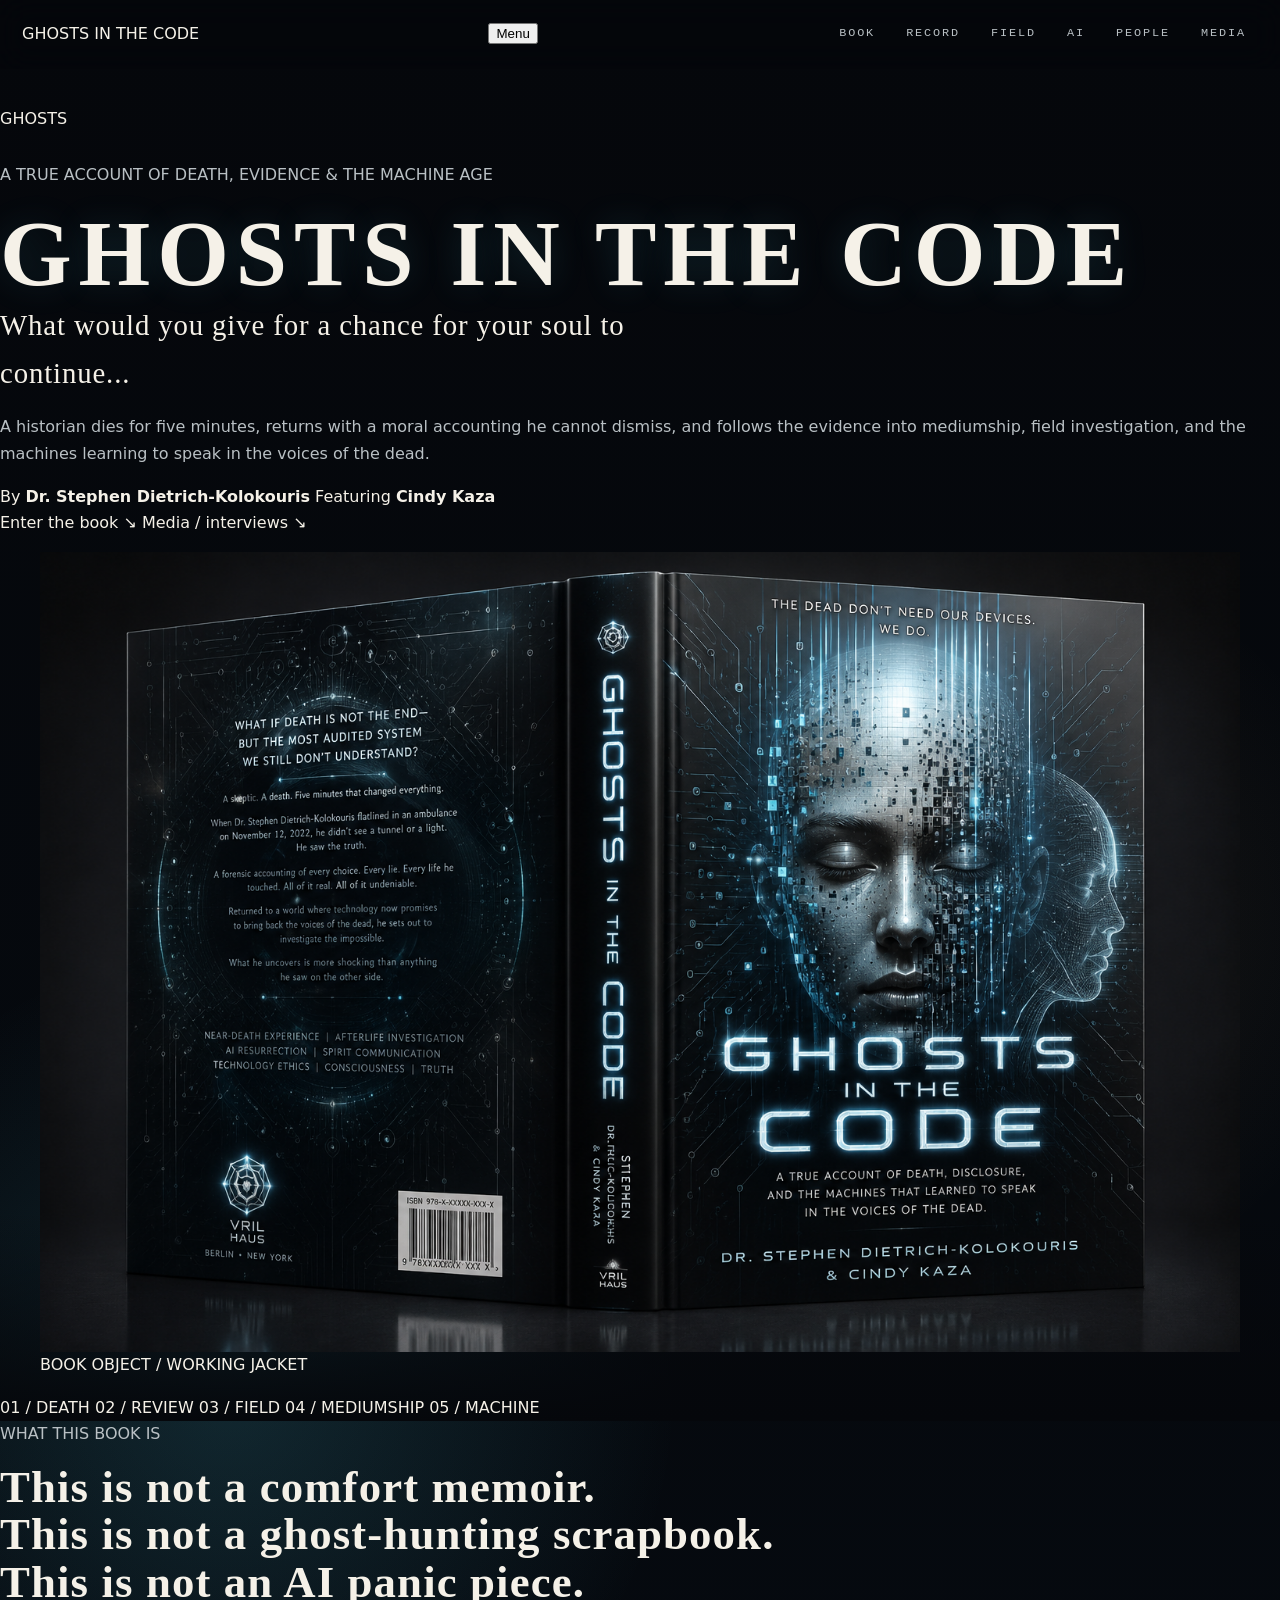
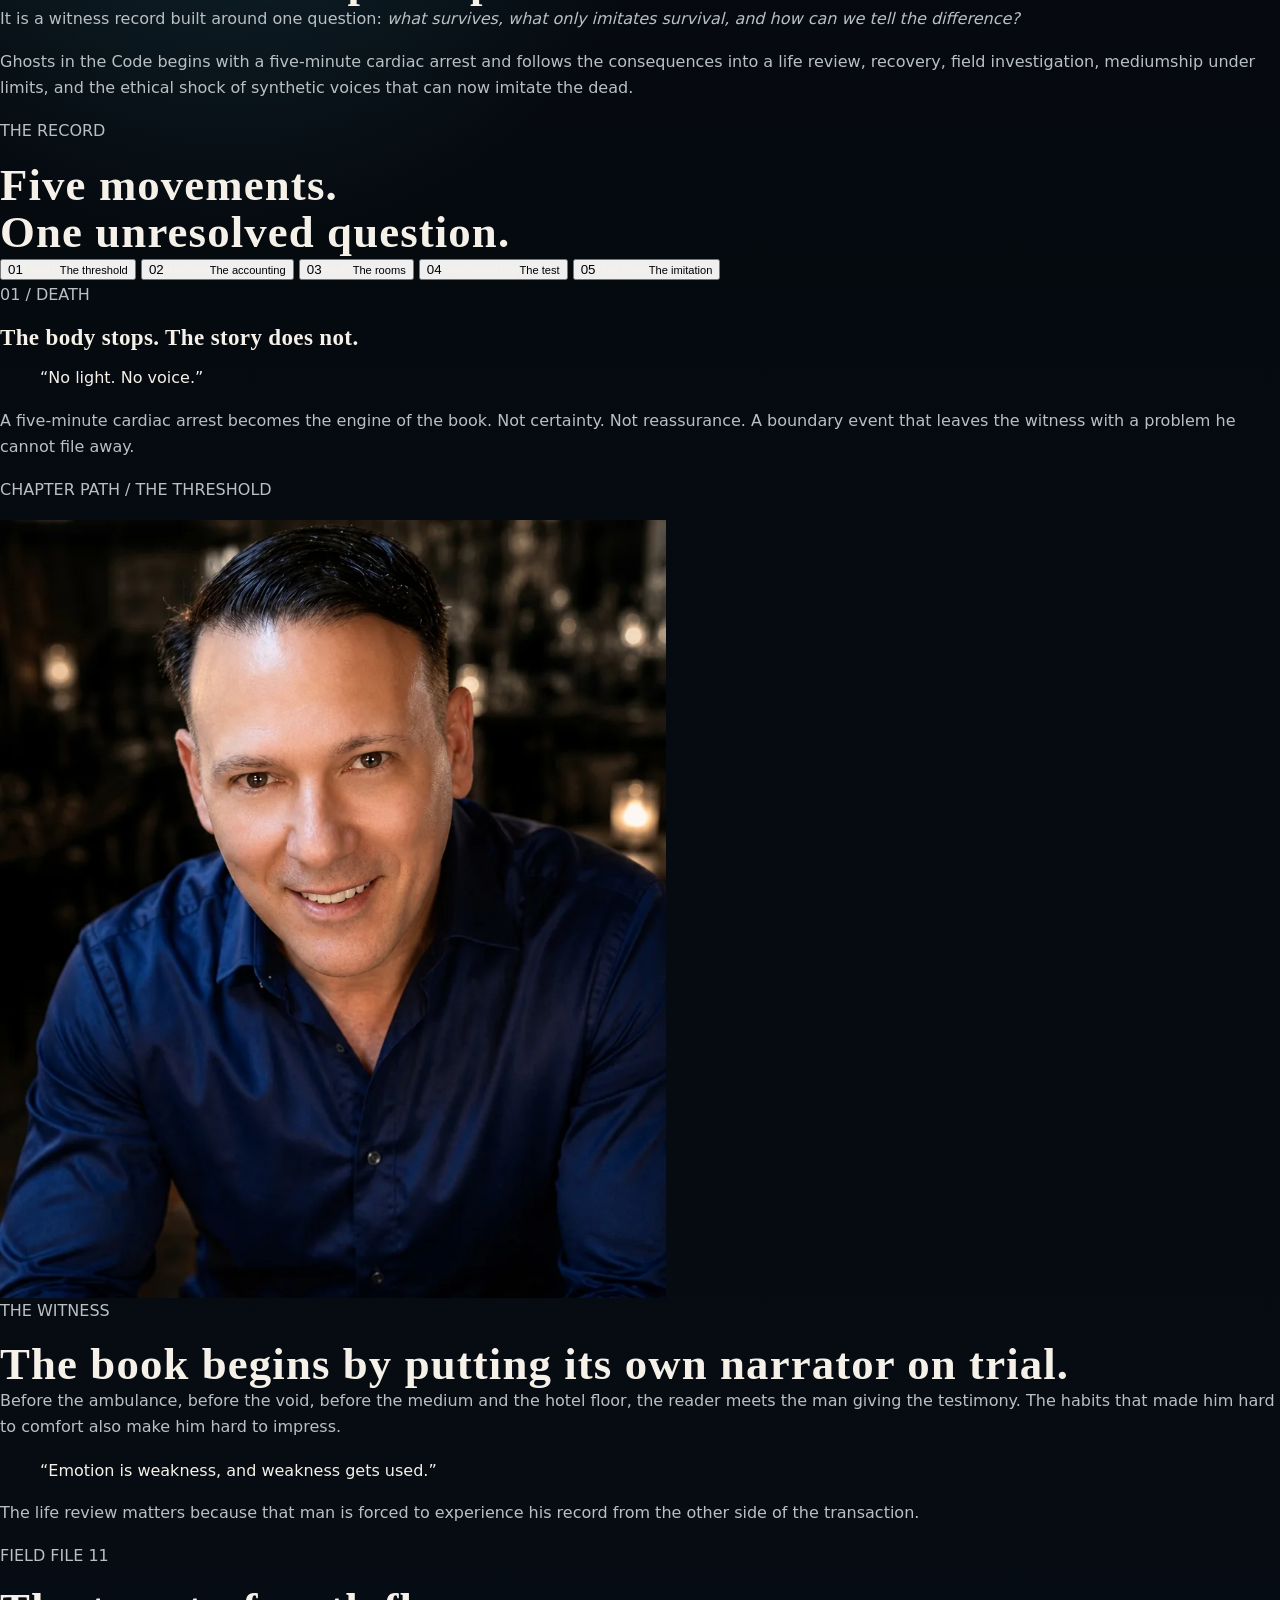
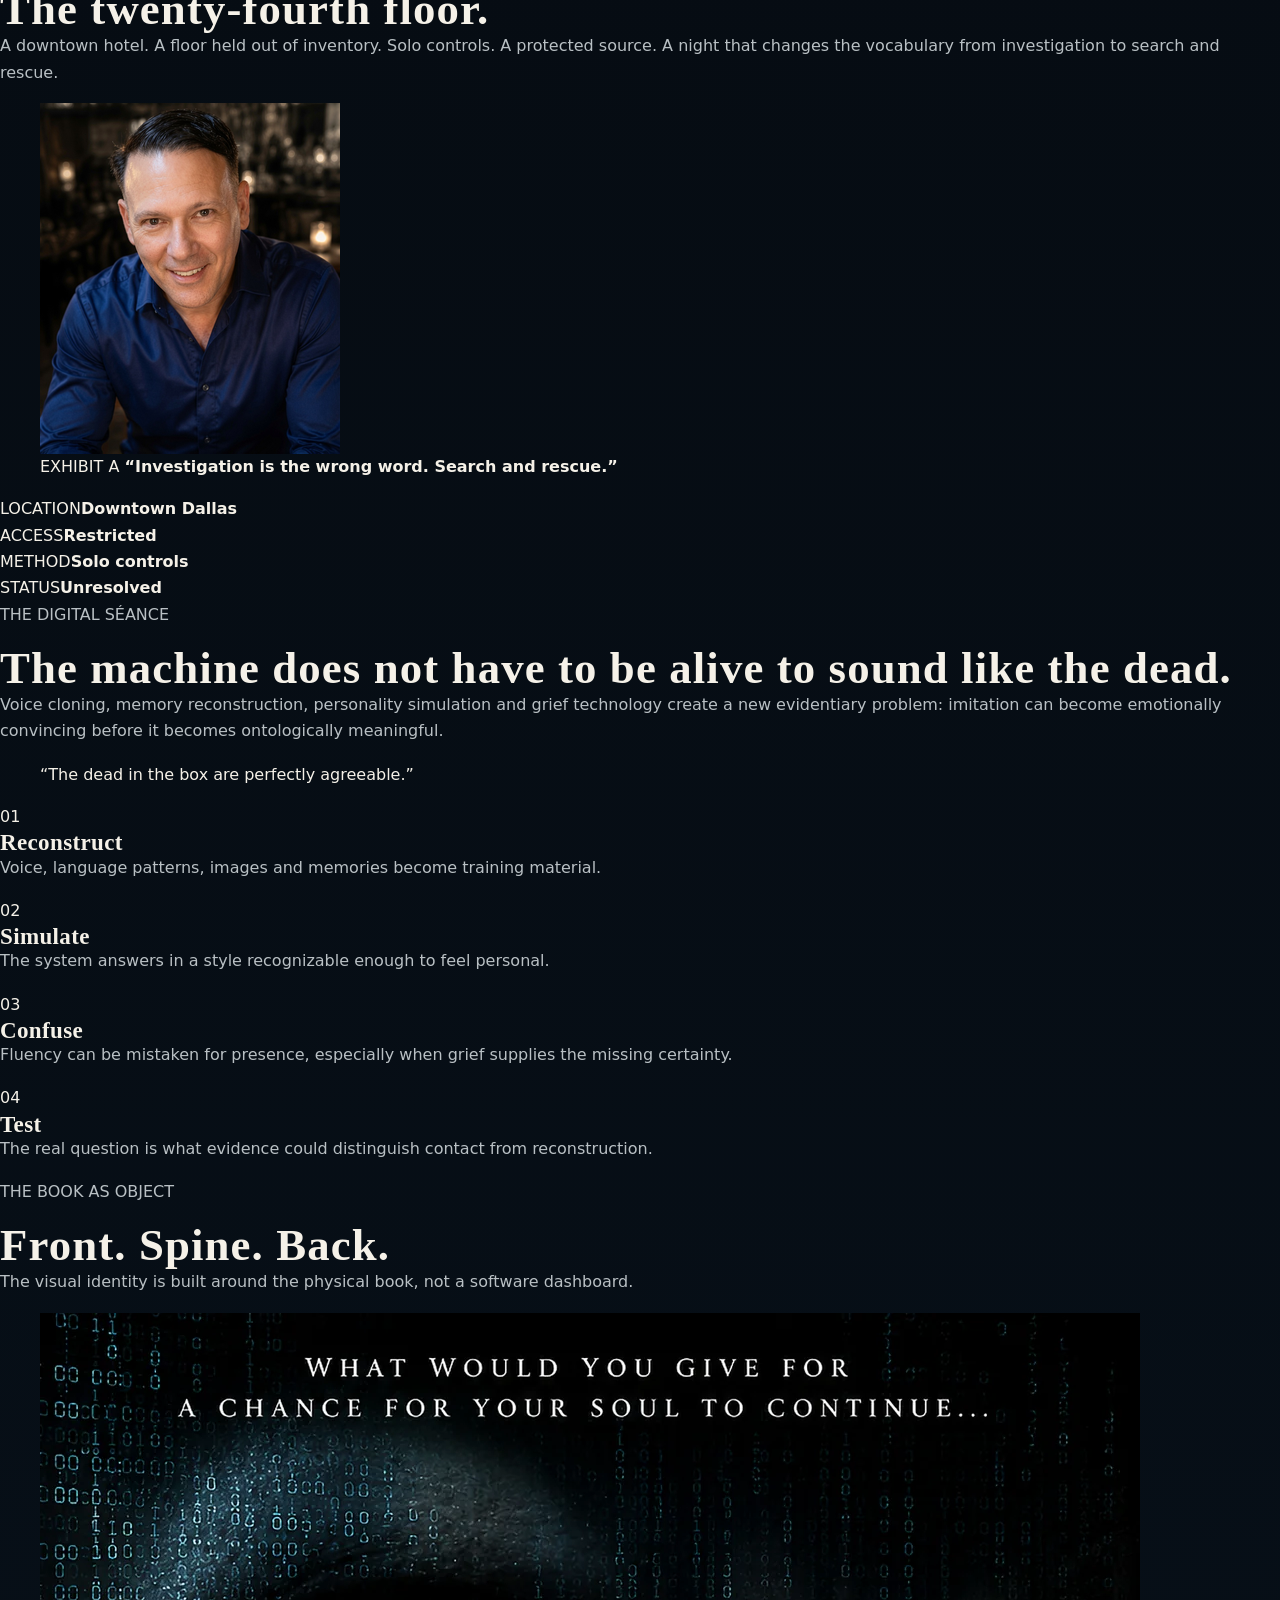
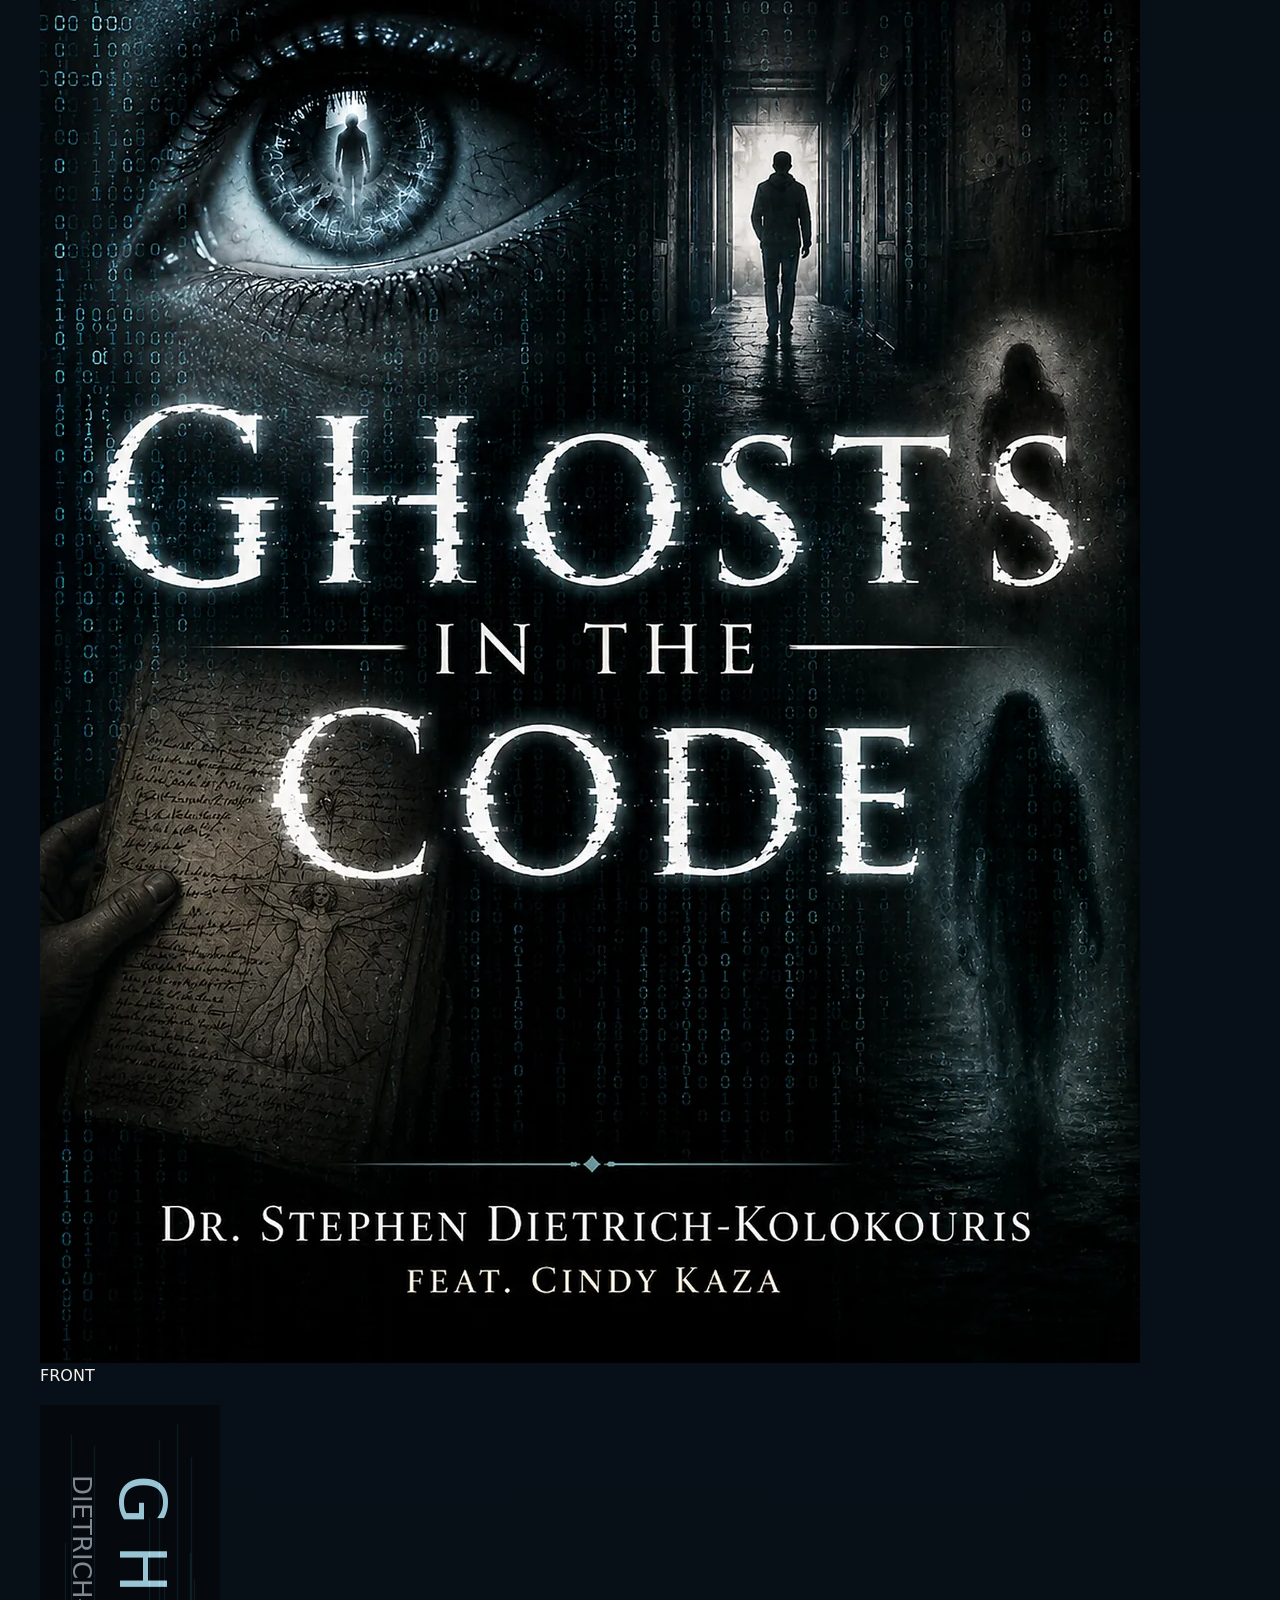
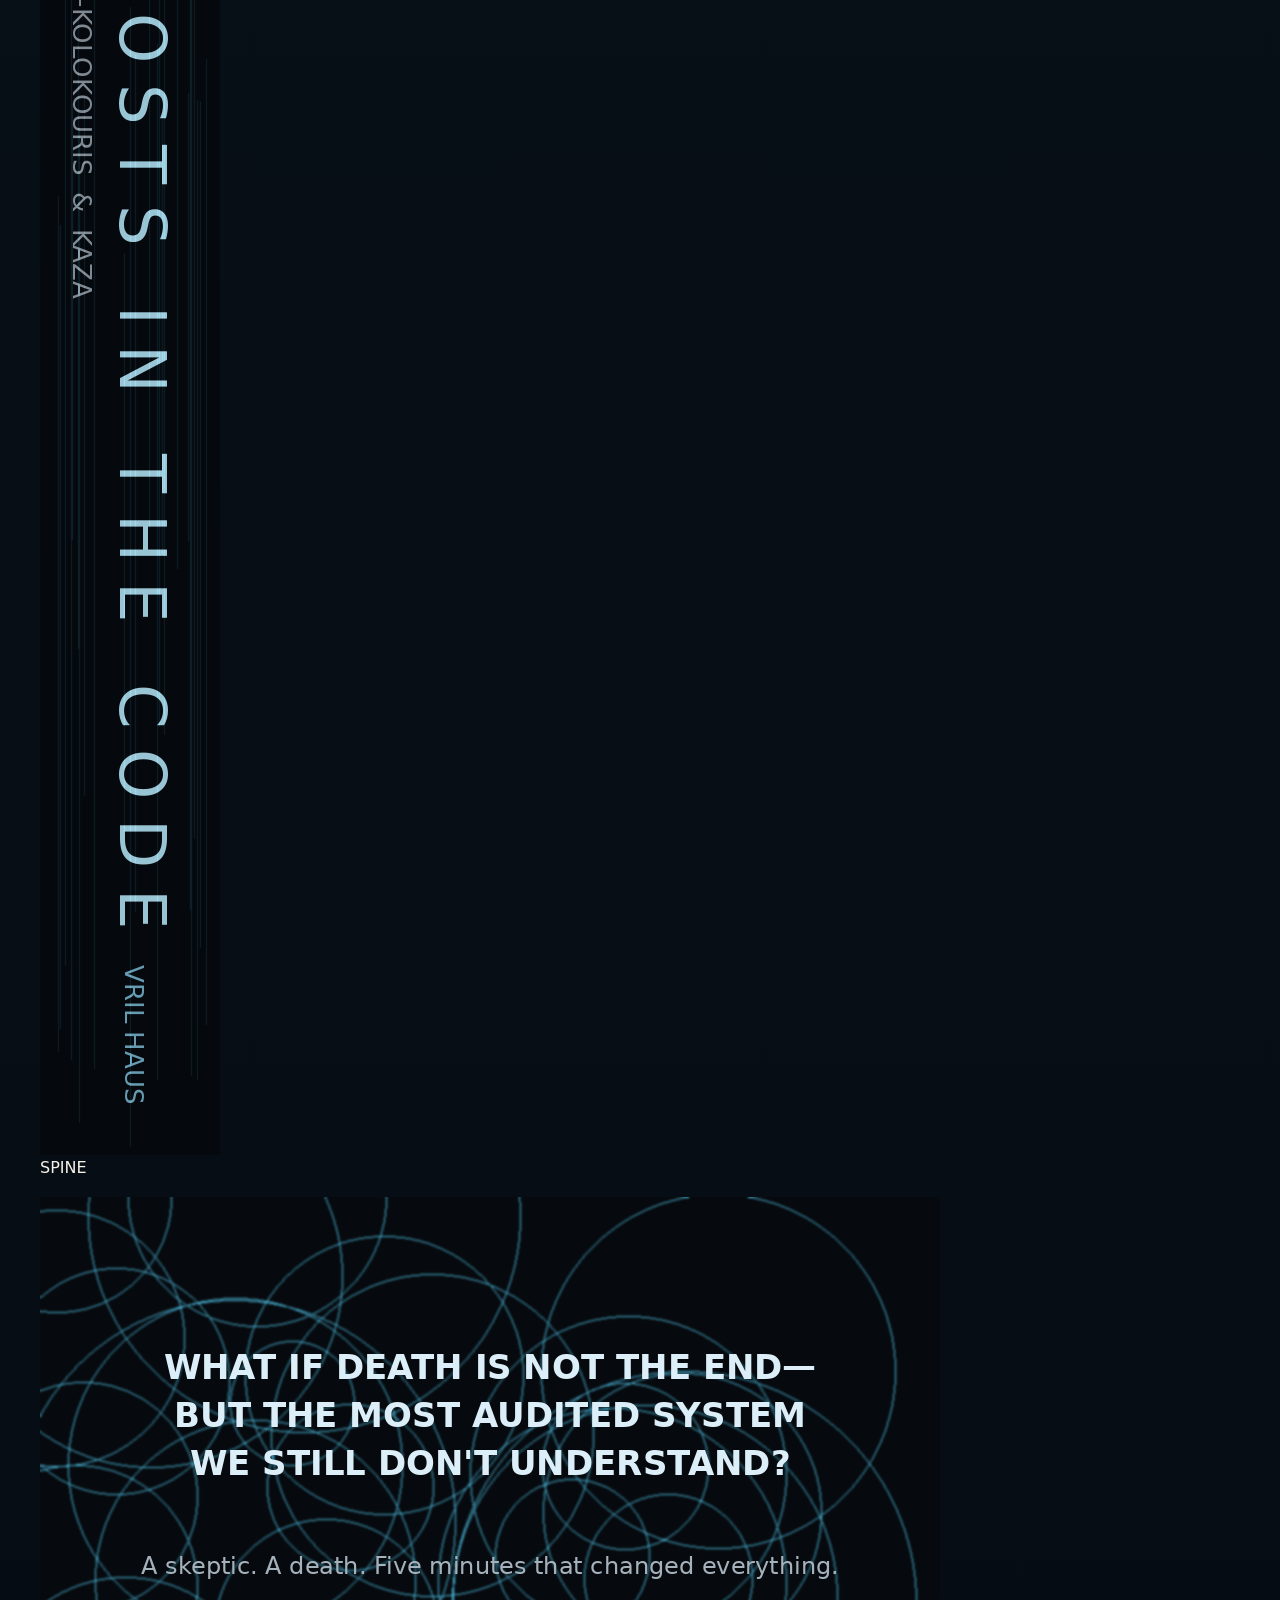
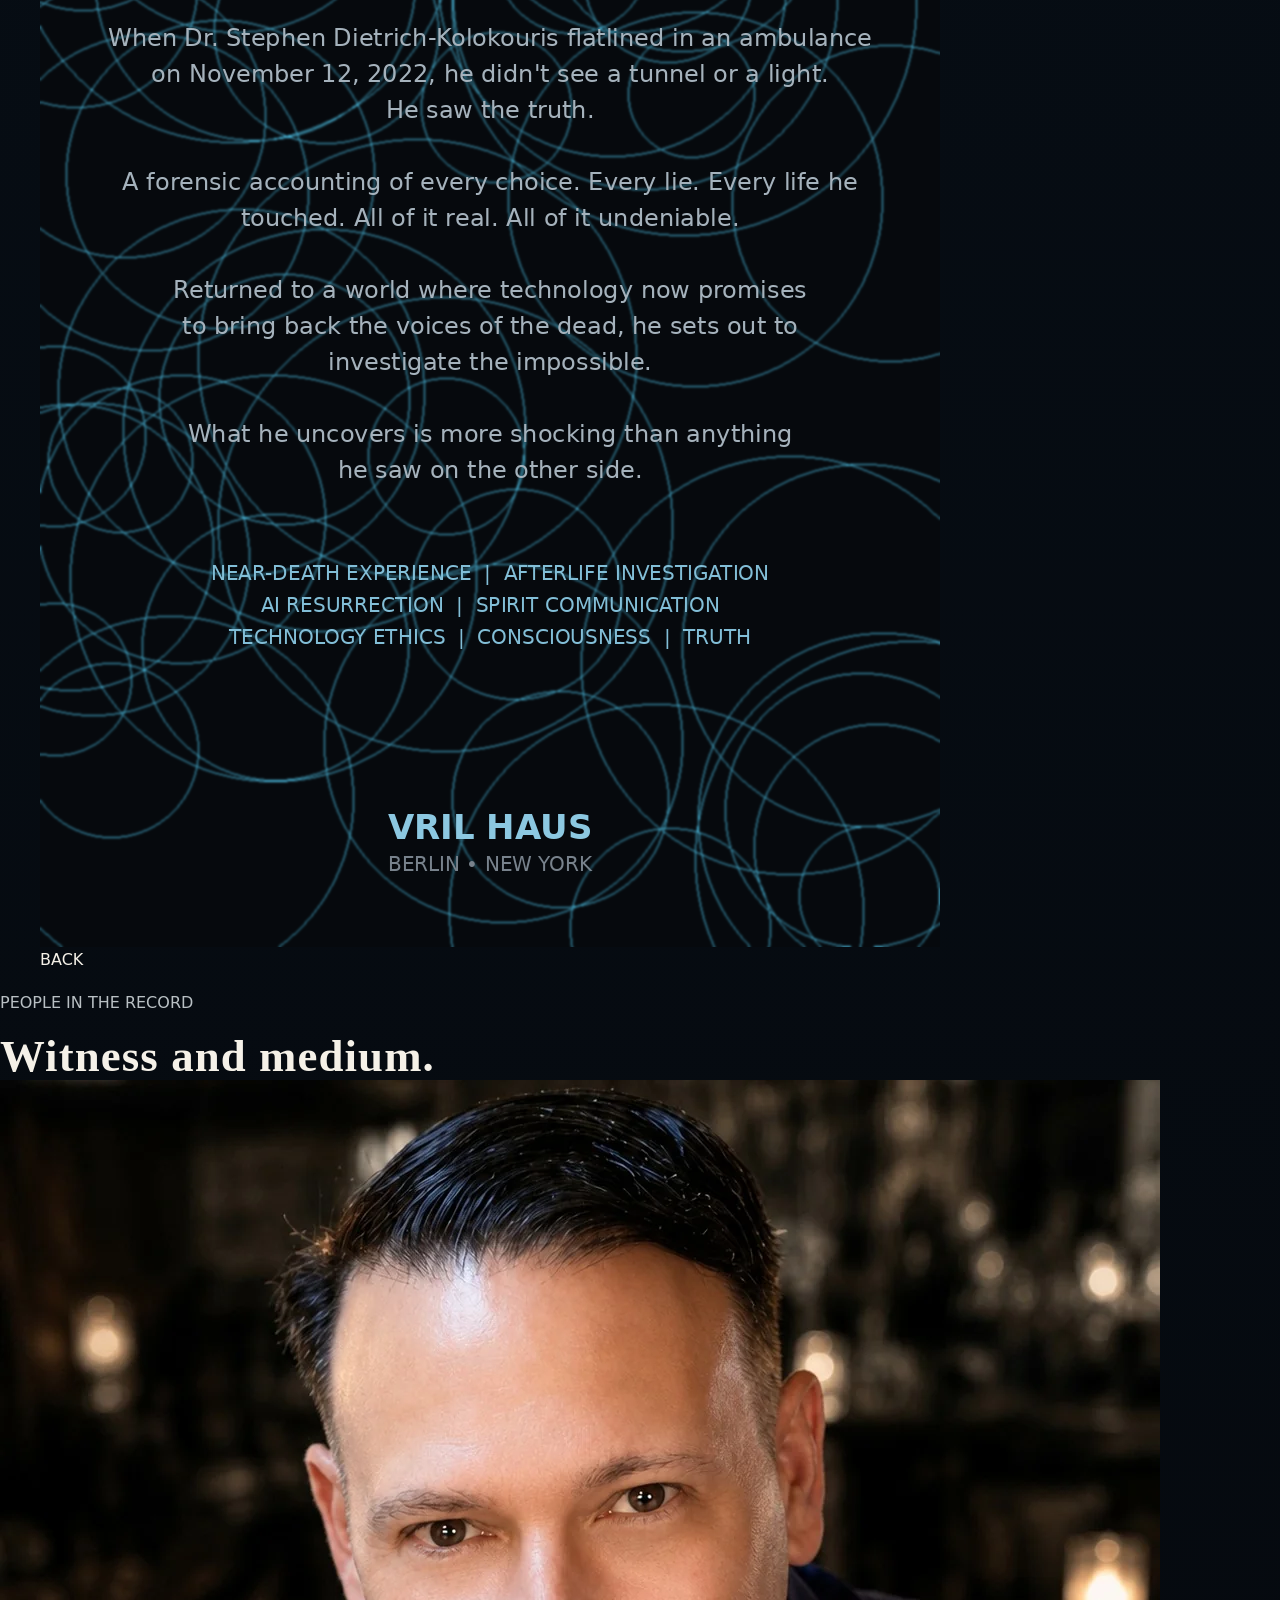
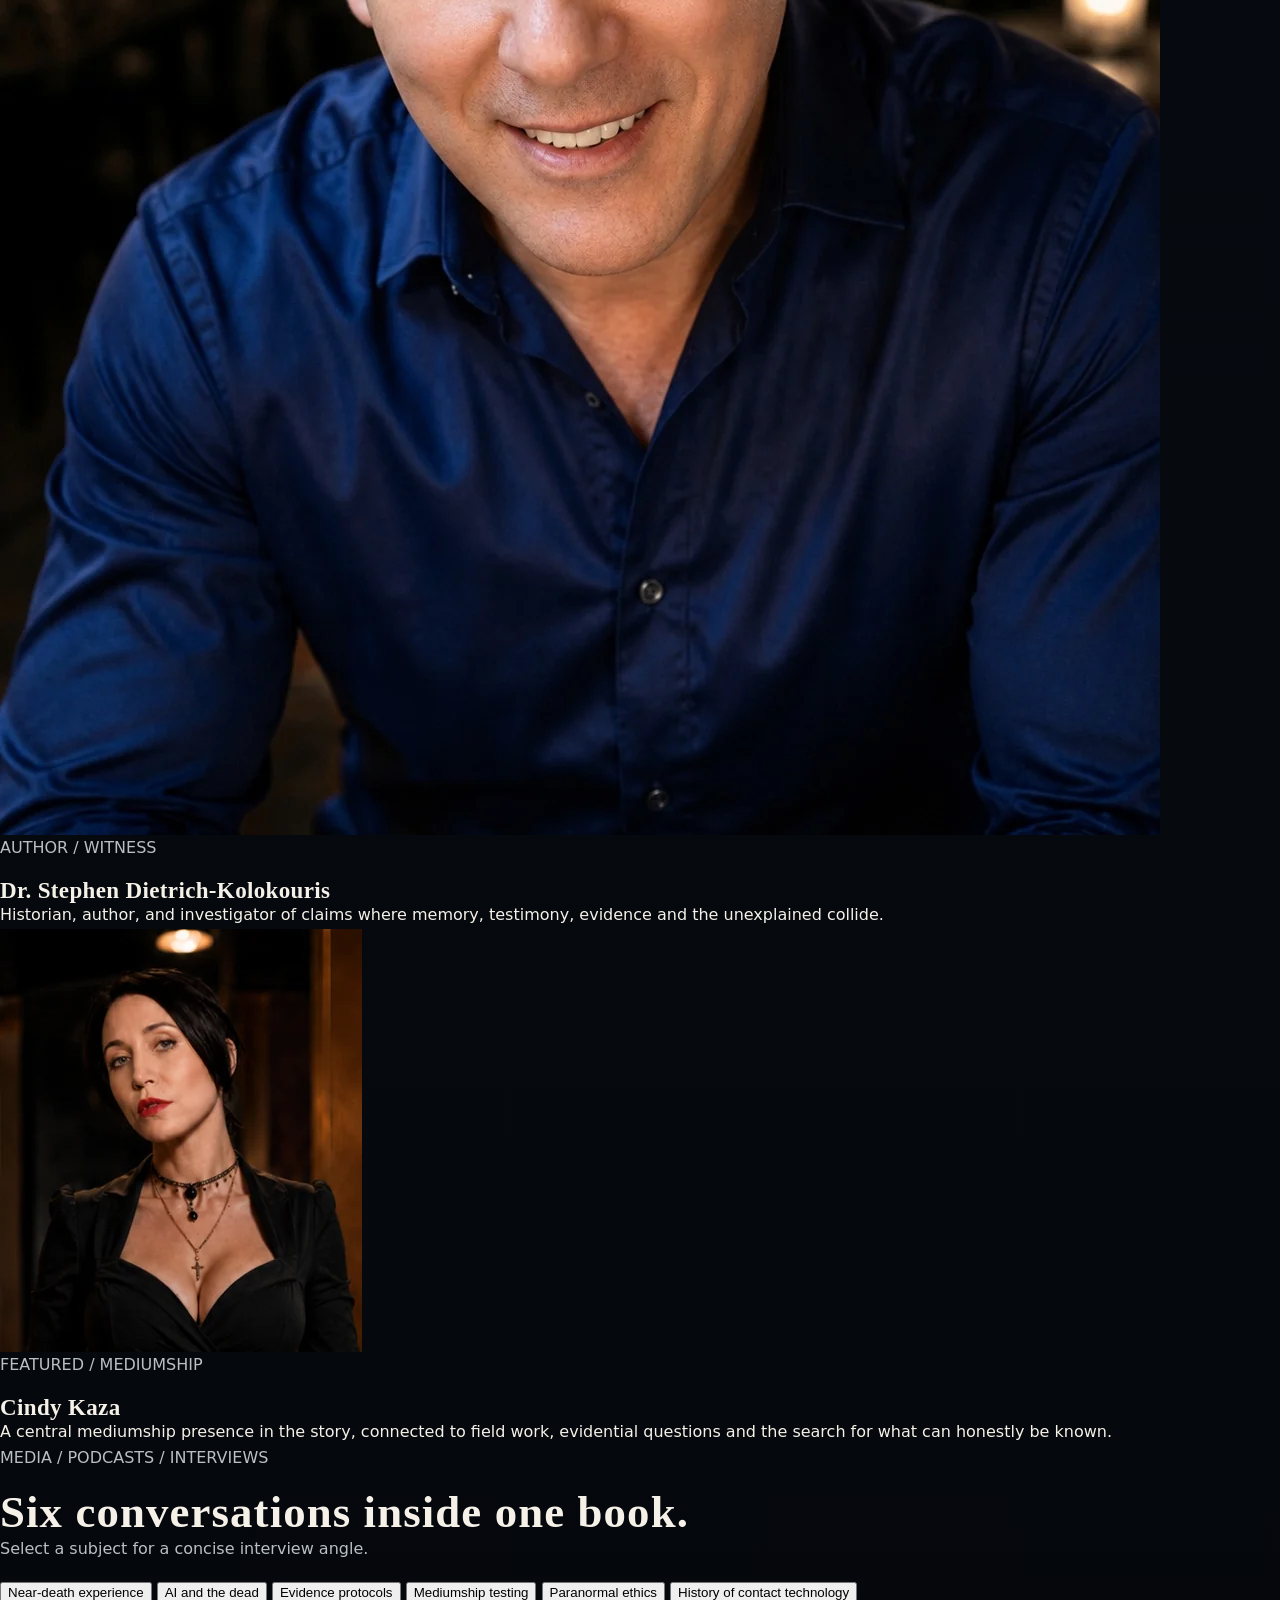
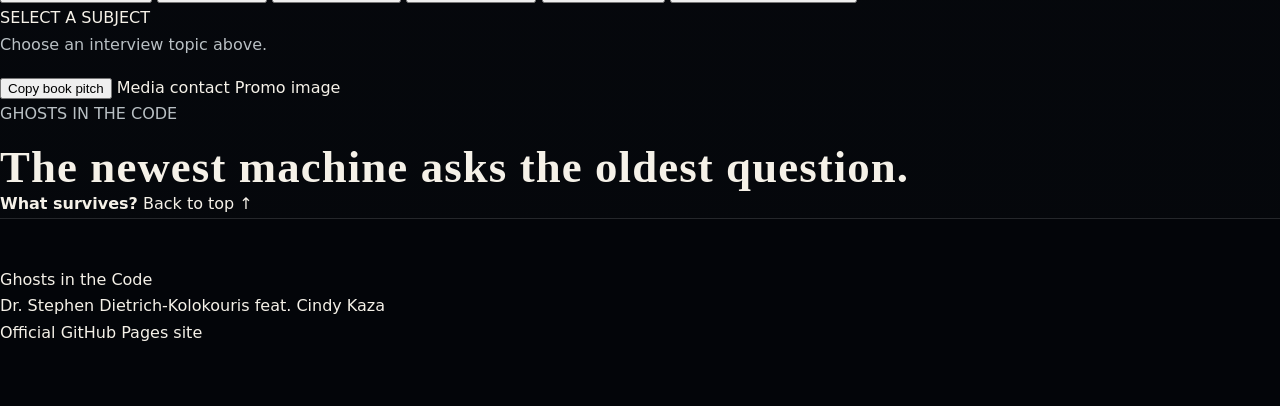
==== commit 754e5ca1: "Build cinematic book-first redesign" ====
--- a/index.html
+++ b/index.html
@@ -1,625 +1,268 @@
 <!doctype html>
 <html lang="en">
 <head>
-  <meta charset="utf-8" />
-  <meta name="viewport" content="width=device-width, initial-scale=1, viewport-fit=cover" />
+  <meta charset="utf-8">
+  <meta name="viewport" content="width=device-width, initial-scale=1, viewport-fit=cover">
   <title>Ghosts in the Code | Dr. Stephen Dietrich-Kolokouris feat. Cindy Kaza</title>
-  <meta name="description" content="Official website for Ghosts in the Code by Dr. Stephen Dietrich-Kolokouris feat. Cindy Kaza — a true account of death, evidence, mediumship, and the machines learning to speak in the voices of the dead." />
-  <meta name="author" content="Dr. Stephen Dietrich-Kolokouris" />
-  <meta property="og:type" content="website" />
-  <meta property="og:title" content="Ghosts in the Code" />
-  <meta property="og:description" content="What would you give for a chance for your soul to continue..." />
-  <meta property="og:url" content="https://skdietrich.github.io/ghosts-in-the-code/" />
-  <meta property="og:image" content="https://skdietrich.github.io/ghosts-in-the-code/assets/og-image.jpg" />
-  <meta property="og:image:width" content="1200" />
-  <meta property="og:image:height" content="630" />
-  <meta name="twitter:card" content="summary_large_image" />
-  <meta name="twitter:title" content="Ghosts in the Code" />
-  <meta name="twitter:description" content="What would you give for a chance for your soul to continue..." />
-  <meta name="twitter:image" content="https://skdietrich.github.io/ghosts-in-the-code/assets/og-image.jpg" />
-  <link rel="canonical" href="https://skdietrich.github.io/ghosts-in-the-code/" />
-  <meta name="theme-color" content="#05070b" />
-  <link rel="icon" type="image/png" sizes="192x192" href="assets/icon-192.png" />
-  <link rel="apple-touch-icon" href="assets/icon-192.png" />
-  <link rel="manifest" href="manifest.webmanifest" />
-  <link rel="stylesheet" href="styles.css?v=restore1" />
+  <meta name="description" content="Ghosts in the Code is a true account of death, evidence, mediumship, field investigation, and the machine age of grief.">
+  <meta name="author" content="Dr. Stephen Dietrich-Kolokouris">
+  <meta name="theme-color" content="#0b0b0a">
+  <meta property="og:type" content="website">
+  <meta property="og:title" content="Ghosts in the Code">
+  <meta property="og:description" content="What would you give for a chance for your soul to continue...">
+  <meta property="og:url" content="https://skdietrich.github.io/ghosts-in-the-code/">
+  <meta property="og:image" content="https://skdietrich.github.io/ghosts-in-the-code/assets/og-image.jpg">
+  <meta name="twitter:card" content="summary_large_image">
+  <meta name="twitter:title" content="Ghosts in the Code">
+  <meta name="twitter:description" content="What would you give for a chance for your soul to continue...">
+  <meta name="twitter:image" content="https://skdietrich.github.io/ghosts-in-the-code/assets/og-image.jpg">
+  <link rel="canonical" href="https://skdietrich.github.io/ghosts-in-the-code/">
+  <link rel="icon" type="image/png" sizes="192x192" href="assets/icon-192.png">
+  <link rel="apple-touch-icon" href="assets/icon-192.png">
+  <link rel="manifest" href="manifest.webmanifest">
+  <link rel="stylesheet" href="styles.css?v=cinematic-v2">
 </head>
 <body>
-  <canvas id="signal-field" aria-hidden="true"></canvas>
+  <div class="progress" aria-hidden="true"><span data-progress></span></div>
   <a class="skip-link" href="#main">Skip to content</a>
 
-  <div class="boot-overlay" data-boot aria-hidden="true">
-    <div class="boot-card">
-      <p class="boot-kicker">Ghosts in the Code</p>
-      <div class="boot-lines" aria-label="Opening archive sequence">
-        <span>INITIALIZING WITNESS ARCHIVE</span>
-        <span>LOADING CHAPTER 1: THE MAN I WAS</span>
-        <span>LOADING CHAPTER 11: FIELD NIGHTS</span>
-        <span>CHECKING TESTIMONY AGAINST THE MACHINE</span>
-        <span>ARCHIVE OPEN</span>
-      </div>
-      <div class="boot-bar"><i></i></div>
-    </div>
-  </div>
-
-  <header class="site-header" data-elevate>
-    <a class="brand" href="#top" aria-label="Ghosts in the Code home">
-      <span class="brand-mark">G</span>
-      <span class="brand-text">Ghosts in the Code</span>
-    </a>
-    <button class="menu-toggle" type="button" aria-expanded="false" aria-controls="site-nav">Menu</button>
-    <nav id="site-nav" class="site-nav" aria-label="Primary navigation">
+  <header class="site-header" data-header>
+    <a class="brand" href="#top" aria-label="Ghosts in the Code home">GHOSTS IN THE CODE</a>
+    <button class="nav-toggle" type="button" aria-expanded="false" aria-controls="site-nav">Menu</button>
+    <nav id="site-nav" class="site-nav" aria-label="Primary">
       <a href="#book">Book</a>
-      <a href="#why-different">Why</a>
-      <a href="#archive">Archive</a>
-      <a href="#previews">Previews</a>
-      <a href="#field-file">Field File</a>
-      <a href="#ai-dead">AI</a>
+      <a href="#record">Record</a>
+      <a href="#field">Field</a>
+      <a href="#machine">AI</a>
+      <a href="#people">People</a>
       <a href="#media">Media</a>
-      <a class="nav-cta" href="#updates">Updates</a>
     </nav>
   </header>
 
   <main id="main">
-    <section id="top" class="hero section-pad">
-      <div class="hero-bg" aria-hidden="true"></div>
-      <div class="signal-fragments" aria-hidden="true">
-        <span>testimony detected</span>
-        <span>boundary event logged</span>
-        <span>witness reliability: under audit</span>
-        <span>voice reconstruction risk: high</span>
-      </div>
-      <div class="container hero-grid">
-        <div class="hero-copy reveal">
-          <p class="kicker">Official book site</p>
-          <h1>Ghosts in the Code</h1>
-          <p class="tagline">What would you give for a chance for your soul to continue...</p>
-          <p class="hero-subtitle">A true account of death, disclosure, evidential mediumship, and the machines now learning to speak in the voices of the dead.</p>
-          <div class="hero-status" aria-label="Archive status">
-            <span>Witness file open</span>
-            <span>Field records logged</span>
-            <span>Machine question active</span>
-          </div>
-          <svg class="hero-ekg" viewBox="0 0 900 90" preserveAspectRatio="none" aria-hidden="true">
-            <path d="M0,45 L115,45 L135,45 L144,17 L154,73 L163,38 L174,45 L370,45 L386,45 L685,45 L704,45 L713,14 L724,76 L734,36 L746,45 L900,45" fill="none" stroke="currentColor" stroke-width="1.7" />
-          </svg>
-          <p class="byline">By <strong>Dr. Stephen Dietrich-Kolokouris</strong><br />feat. <strong>Cindy Kaza</strong></p>
-          <div class="cta-row">
-            <a class="button primary" href="#updates">Get book updates</a>
-            <a class="button secondary" href="#archive">Open the archive</a>
-            <a class="button secondary" href="#previews">Read previews</a>
-          </div>
-          <p class="microcopy">A witness record: death, life review, field investigation, tested mediumship, and the machine age of grief.</p>
+    <section class="hero" id="top">
+      <div class="hero-ghost" aria-hidden="true">GHOSTS</div>
+
+      <div class="hero-copy reveal">
+        <p class="overline">A TRUE ACCOUNT OF DEATH, EVIDENCE &amp; THE MACHINE AGE</p>
+        <h1>
+          <span>Ghosts</span>
+          <span>in the Code</span>
+        </h1>
+        <p class="tagline">What would you give for a chance for your soul to continue...</p>
+        <p class="dek">A historian dies for five minutes, returns with a moral accounting he cannot dismiss, and follows the evidence into mediumship, field investigation, and the machines learning to speak in the voices of the dead.</p>
+
+        <div class="hero-byline">
+          <span>By <strong>Dr. Stephen Dietrich-Kolokouris</strong></span>
+          <span>Featuring <strong>Cindy Kaza</strong></span>
         </div>
 
-        <div class="cover-stage reveal" data-tilt-card>
-          <div class="cover-halo"></div>
+        <div class="hero-actions">
+          <a href="#book" class="text-link">Enter the book <span>↘</span></a>
+          <a href="#media" class="text-link">Media / interviews <span>↘</span></a>
+        </div>
+      </div>
+
+      <figure class="hero-object reveal">
+        <img src="assets/jacket-3d-still.png" alt="Ghosts in the Code book jacket" width="1400" height="1400" fetchpriority="high">
+        <figcaption>BOOK OBJECT / WORKING JACKET</figcaption>
+      </figure>
+
+      <div class="hero-index" aria-hidden="true">
+        <span>01 / DEATH</span>
+        <span>02 / REVIEW</span>
+        <span>03 / FIELD</span>
+        <span>04 / MEDIUMSHIP</span>
+        <span>05 / MACHINE</span>
+      </div>
+    </section>
+
+    <section class="declaration" id="book">
+      <p class="section-kicker">WHAT THIS BOOK IS</p>
+      <h2>This is not a comfort memoir.<br>This is not a ghost-hunting scrapbook.<br>This is not an AI panic piece.</h2>
+      <div class="declaration-grid">
+        <p class="lead">It is a witness record built around one question: <em>what survives, what only imitates survival, and how can we tell the difference?</em></p>
+        <p>Ghosts in the Code begins with a five-minute cardiac arrest and follows the consequences into a life review, recovery, field investigation, mediumship under limits, and the ethical shock of synthetic voices that can now imitate the dead.</p>
+      </div>
+    </section>
+
+    <section class="record" id="record">
+      <header class="section-head">
+        <p class="section-kicker">THE RECORD</p>
+        <h2>Five movements.<br>One unresolved question.</h2>
+      </header>
+
+      <div class="record-layout" data-record>
+        <div class="record-tabs" role="tablist" aria-label="Book movements">
+          <button type="button" role="tab" aria-selected="true" data-record-tab="death">
+            <span>01</span><strong>Death</strong><small>The threshold</small>
+          </button>
+          <button type="button" role="tab" aria-selected="false" data-record-tab="review">
+            <span>02</span><strong>Review</strong><small>The accounting</small>
+          </button>
+          <button type="button" role="tab" aria-selected="false" data-record-tab="field">
+            <span>03</span><strong>Field</strong><small>The rooms</small>
+          </button>
+          <button type="button" role="tab" aria-selected="false" data-record-tab="medium">
+            <span>04</span><strong>Mediumship</strong><small>The test</small>
+          </button>
+          <button type="button" role="tab" aria-selected="false" data-record-tab="machine">
+            <span>05</span><strong>Machine</strong><small>The imitation</small>
+          </button>
+        </div>
+
+        <article class="record-panel" role="tabpanel" aria-live="polite">
+          <p class="record-label" data-record-label>01 / DEATH</p>
+          <h3 data-record-title>The body stops. The story does not.</h3>
+          <blockquote data-record-quote>“No light. No voice.”</blockquote>
+          <p data-record-copy>A five-minute cardiac arrest becomes the engine of the book. Not certainty. Not reassurance. A boundary event that leaves the witness with a problem he cannot file away.</p>
+          <p class="record-route" data-record-route>CHAPTER PATH / THE THRESHOLD</p>
+        </article>
+      </div>
+    </section>
+
+    <section class="witness">
+      <div class="witness-photo reveal">
+        <picture>
+          <source type="image/webp" srcset="assets/responsive/stephen-540.webp 540w, assets/responsive/stephen-900.webp 900w, assets/responsive/stephen-1200.webp 1200w, assets/responsive/stephen-1600.webp 1600w" sizes="(max-width: 760px) 100vw, 52vw">
+          <img src="assets/stephen.jpg" alt="Dr. Stephen Dietrich-Kolokouris" loading="lazy">
+        </picture>
+      </div>
+      <div class="witness-copy reveal">
+        <p class="section-kicker">THE WITNESS</p>
+        <h2>The book begins by putting its own narrator on trial.</h2>
+        <p>Before the ambulance, before the void, before the medium and the hotel floor, the reader meets the man giving the testimony. The habits that made him hard to comfort also make him hard to impress.</p>
+        <blockquote>“Emotion is weakness, and weakness gets used.”</blockquote>
+        <p>The life review matters because that man is forced to experience his record from the other side of the transaction.</p>
+      </div>
+    </section>
+
+    <section class="field" id="field">
+      <header class="field-head">
+        <p class="section-kicker">FIELD FILE 11</p>
+        <h2>The twenty-fourth floor.</h2>
+        <p>A downtown hotel. A floor held out of inventory. Solo controls. A protected source. A night that changes the vocabulary from investigation to search and rescue.</p>
+      </header>
+
+      <figure class="field-image reveal">
+        <img src="assets/exhibit-a-witness-thumb.png" alt="Field evidence exhibit" loading="lazy">
+        <figcaption>
+          <span>EXHIBIT A</span>
+          <strong>“Investigation is the wrong word. Search and rescue.”</strong>
+        </figcaption>
+      </figure>
+
+      <div class="field-facts">
+        <div><span>LOCATION</span><strong>Downtown Dallas</strong></div>
+        <div><span>ACCESS</span><strong>Restricted</strong></div>
+        <div><span>METHOD</span><strong>Solo controls</strong></div>
+        <div><span>STATUS</span><strong>Unresolved</strong></div>
+      </div>
+    </section>
+
+    <section class="machine" id="machine">
+      <div class="machine-copy reveal">
+        <p class="section-kicker">THE DIGITAL SÉANCE</p>
+        <h2>The machine does not have to be alive to sound like the dead.</h2>
+        <p>Voice cloning, memory reconstruction, personality simulation and grief technology create a new evidentiary problem: imitation can become emotionally convincing before it becomes ontologically meaningful.</p>
+        <blockquote>“The dead in the box are perfectly agreeable.”</blockquote>
+      </div>
+      <div class="machine-steps">
+        <article><span>01</span><h3>Reconstruct</h3><p>Voice, language patterns, images and memories become training material.</p></article>
+        <article><span>02</span><h3>Simulate</h3><p>The system answers in a style recognizable enough to feel personal.</p></article>
+        <article><span>03</span><h3>Confuse</h3><p>Fluency can be mistaken for presence, especially when grief supplies the missing certainty.</p></article>
+        <article><span>04</span><h3>Test</h3><p>The real question is what evidence could distinguish contact from reconstruction.</p></article>
+      </div>
+    </section>
+
+    <section class="book-object">
+      <div class="object-copy">
+        <p class="section-kicker">THE BOOK AS OBJECT</p>
+        <h2>Front. Spine. Back.</h2>
+        <p>The visual identity is built around the physical book, not a software dashboard.</p>
+      </div>
+      <div class="object-grid">
+        <figure><img src="assets/cover.webp" alt="Ghosts in the Code front cover" loading="lazy"><figcaption>FRONT</figcaption></figure>
+        <figure><img src="assets/jacket-spine.png" alt="Ghosts in the Code spine" loading="lazy"><figcaption>SPINE</figcaption></figure>
+        <figure><img src="assets/jacket-back.png" alt="Ghosts in the Code back cover" loading="lazy"><figcaption>BACK</figcaption></figure>
+      </div>
+    </section>
+
+    <section class="people" id="people">
+      <header class="section-head compact">
+        <p class="section-kicker">PEOPLE IN THE RECORD</p>
+        <h2>Witness and medium.</h2>
+      </header>
+
+      <div class="people-grid">
+        <article class="person reveal">
           <picture>
-            <source type="image/webp" srcset="assets/responsive/cover-320.webp 320w, assets/responsive/cover-480.webp 480w, assets/responsive/cover-720.webp 720w, assets/responsive/cover-960.webp 960w, assets/responsive/cover-1200.webp 1200w, assets/responsive/cover-1365.webp 1365w" sizes="(max-width: 520px) 68vw, (max-width: 900px) 270px, (min-width: 2560px) 460px, 390px" />
-            <img src="assets/cover.jpg" srcset="assets/responsive/cover-320.jpg 320w, assets/responsive/cover-480.jpg 480w, assets/responsive/cover-720.jpg 720w, assets/responsive/cover-960.jpg 960w, assets/responsive/cover-1200.jpg 1200w, assets/responsive/cover-1365.jpg 1365w" sizes="(max-width: 520px) 68vw, (max-width: 900px) 270px, (min-width: 2560px) 460px, 390px" alt="Ghosts in the Code book cover" width="1100" height="1650" decoding="async" fetchpriority="high" />
+            <source srcset="assets/stephen.webp" type="image/webp">
+            <img src="assets/stephen.jpg" alt="Dr. Stephen Dietrich-Kolokouris" loading="lazy">
           </picture>
-        </div>
-      </div>
-    </section>
-
-    <section id="why-different" class="section-pad clarity-section">
-      <div class="container split">
-        <div class="section-intro reveal">
-          <p class="kicker">What readers need to know first</p>
-          <h2>This is not a comfort memoir, a ghost-hunting scrapbook, or an AI panic piece.</h2>
-          <p>Ghosts in the Code is a witness record. A historian and systems investigator dies for five minutes, returns with a moral accounting he cannot dismiss, and follows the evidence trail into haunted rooms, tested mediumship, and the new industry teaching machines to speak in the voices of the dead.</p>
-        </div>
-        <div class="feature-card reveal clarity-card">
-          <p class="card-label">The central question</p>
-          <p class="feature-quote">What survives, what only imitates survival, and how can we tell the difference?</p>
-          <p>The book does not ask readers to choose belief or debunking on page one. It asks them to examine the witness, follow the record, and decide what the evidence can honestly carry.</p>
-        </div>
-      </div>
-      <div class="container clarity-grid" aria-label="What the book contains">
-        <article class="clarity-item reveal"><span>01</span><h3>Death</h3><p>A five-minute cardiac arrest becomes the doorway into the rest of the investigation.</p></article>
-        <article class="clarity-item reveal"><span>02</span><h3>Accounting</h3><p>The life review is not presented as comfort. It is moral evidence, felt from the other side of every harm.</p></article>
-        <article class="clarity-item reveal"><span>03</span><h3>Field Work</h3><p>Haunted rooms, witness logs, empty nights, and the discipline of refusing to turn anomaly into proof too quickly.</p></article>
-        <article class="clarity-item reveal"><span>04</span><h3>The Machine</h3><p>AI can imitate presence with frightening tenderness. The book asks what grief will believe when the imitation answers back.</p></article>
-      </div>
-    </section>
-
-    <section id="witness-audit" class="section-pad audit-section">
-      <div class="container split reverse">
-        <div class="feature-card reveal">
-          <p class="card-label">Why trust the witness?</p>
-          <h2>The book begins by cross-examining its own narrator.</h2>
-          <p>Before the ambulance, before the void, before the medium and the hotel floor, the reader meets the man who had to be broken open to tell the truth. A child taught not to cry becomes an adult trained to read rooms, systems, motives, and weaknesses.</p>
-          <p>That is why the testimony matters. The book does not begin with belief. It begins with an audit.</p>
-        </div>
-        <div class="audit-file reveal">
-          <p class="console-label">WITNESS AUDIT · CHAPTER 1</p>
-          <h3>The inherited commandment</h3>
-          <p class="pull-quote">“Emotion is weakness, and weakness gets used.”</p>
-          <p>That sentence becomes the first machine in the book: a family rule, installed in childhood, that produces a man capable of observation without mercy. The death event matters because that man is forced to feel the record he spent fifty years avoiding.</p>
-        </div>
-      </div>
-    </section>
-
-
-
-    <section id="archive" class="section-pad archive-section">
-      <div class="container archive-grid">
-        <div class="section-intro reveal">
-          <p class="kicker">The living archive</p>
-          <h2>The archive opens in plain language.</h2>
-          <p>The record is arranged like a case file: the witness, the death event, the review, the field nights, the mediumship tests, and the machine question are all placed where the reader can follow them.</p>
-          <div class="archive-meta" aria-label="Archive facts">
-            <span>FILE 01 · The witness</span>
-            <span>FILE 02 · The five minutes</span>
-            <span>FILE 11 · Field nights</span>
-          </div>
-        </div>
-
-        <div class="console reveal" data-console>
-          <div class="console-header">
-            <span class="console-dot"></span>
-            <span>AI / Evidence Console</span>
-            <span class="console-state">reader mode</span>
-          </div>
-          <div class="console-tabs" role="tablist" aria-label="Evidence console tabs">
-            <button class="console-tab active" type="button" role="tab" aria-selected="true" data-console-tab="witness">The witness</button>
-            <button class="console-tab" type="button" role="tab" aria-selected="false" data-console-tab="death">Death event</button>
-            <button class="console-tab" type="button" role="tab" aria-selected="false" data-console-tab="review">The review</button>
-            <button class="console-tab" type="button" role="tab" aria-selected="false" data-console-tab="field">The hotel</button>
-            <button class="console-tab" type="button" role="tab" aria-selected="false" data-console-tab="machine">The machine</button>
-          </div>
-          <div class="console-screen" aria-live="polite">
-            <p class="console-label" data-console-label>FILE 01 · THE WITNESS</p>
-            <h3 data-console-title>The wrong man for easy belief.</h3>
-            <p data-console-copy>A professional skeptic, historian, and systems investigator becomes the witness. Before the testimony is accepted, the witness is audited. A professional skeptic, historian, and systems investigator becomes part of the evidence.</p>
-            <div class="console-readout">
-              <span>signal confidence: narrative</span>
-              <span>reader path: clear</span>
-              <span>action: continue</span>
-            </div>
-          </div>
-        </div>
-      </div>
-
-      <div class="container file-cards" aria-label="Reader file cards">
-        <article class="file-card reveal">
-          <span class="file-num">01</span>
-          <h3>Start with the man</h3>
-          <p>Chapter 1 works because it does not begin with a ghost. It begins with the rule that sealed a child and made the later death review unbearable.</p>
-        </article>
-        <article class="file-card reveal">
-          <span class="file-num">02</span>
-          <h3>Follow the death</h3>
-          <p>The ambulance is the threshold: pain stops, the body remains below, and the witness becomes a record from the wrong side of the boundary.</p>
-        </article>
-        <article class="file-card reveal">
-          <span class="file-num">11</span>
-          <h3>Enter the field night</h3>
-          <p>The Magnolia floor gives the investigation a physical place: a downtown hotel, an empty corridor, a protected source, and a method designed to resist suggestion.</p>
-        </article>
-      </div>
-    </section>
-
-    <section id="book" class="section-pad book-section">
-      <div class="container split">
-        <div class="section-intro reveal">
-          <p class="kicker">The book</p>
-          <h2>A doorway story built like an evidence file.</h2>
-          <p>Ghosts in the Code begins with a death event and follows the consequences into near-death experience, paranormal field work, evidential mediumship, and the ethical shock of AI recreating the dead before anyone has settled what “contact” even means.</p>
-        </div>
-        <div class="feature-card reveal">
-          <p class="card-label">Core promise</p>
-          <p class="feature-quote">The dead do not need our devices. We do.</p>
-          <p>That is the central tension of the book: the newest technology can imitate presence, but the reader still has to ask what is real, what is manufactured, and what must never be confused.</p>
-        </div>
-      </div>
-
-      <div class="container card-grid three-cards">
-        <article class="info-card reveal">
-          <span class="card-number">01</span>
-          <h3>The death</h3>
-          <p>Five minutes become the engine of the whole investigation: not comfort, not certainty, but a mandate to verify.</p>
-        </article>
-        <article class="info-card reveal">
-          <span class="card-number">02</span>
-          <h3>The search</h3>
-          <p>History, field nights, fraud controls, mediumship, protocols, and the ancient human hunger to know whether consciousness survives.</p>
-        </article>
-        <article class="info-card reveal">
-          <span class="card-number">03</span>
-          <h3>The boundary</h3>
-          <p>AI grief technology is already imitating the dead. The book asks what should be tested before we let the mirror answer back.</p>
-        </article>
-      </div>
-    </section>
-
-    <section id="story" class="section-pad story-section">
-      <div class="container">
-        <div class="section-intro centered reveal">
-          <p class="kicker">Reader path</p>
-          <h2>From confession to field night to the machine age of ghosts.</h2>
-          <p>The story moves from confession to clinical death, from field nights to the machine age of ghosts, following a record that becomes harder to dismiss as each layer is opened.</p>
-        </div>
-
-        <div class="pathway" aria-label="Book themes">
-          <article class="path-step reveal">
-            <span>Part I</span>
-            <h3>The man who came back</h3>
-            <p>Death, return, recovery, and the first terrifying question: what if the experience was not only psychological?</p>
-          </article>
-          <article class="path-step reveal">
-            <span>Part II</span>
-            <h3>The investigation</h3>
-            <p>Mediumship, field protocols, hotels, witnesses, anomalies, documentation, and the refusal to let belief outrun method.</p>
-          </article>
-          <article class="path-step reveal">
-            <span>Part III</span>
-            <h3>The machine age of ghosts</h3>
-            <p>When synthetic voices of the dead become products, the old paranormal question becomes a new technological emergency.</p>
-          </article>
-        </div>
-
-        <div class="reader-route reveal" aria-label="Five-step reader route">
-          <div><strong>Start with the man</strong><span>the witness is audited</span></div>
-          <div><strong>Follow the death</strong><span>the five minutes open</span></div>
-          <div><strong>Enter the review</strong><span>the ledger answers back</span></div>
-          <div><strong>Test the field</strong><span>the floor comes alive</span></div>
-          <div><strong>Meet the machine</strong><span>AI imitates the dead</span></div>
-        </div>
-      </div>
-    </section>
-
-    <section id="previews" class="section-pad preview-section">
-      <div class="container section-intro centered reveal">
-        <p class="kicker">Preview library</p>
-        <h2>Five entry points into the book.</h2>
-        <p>These five entries show the shape of the book: who is speaking, what happened, what the review means, why the field work matters, and why AI belongs in a book about the dead.</p>
-      </div>
-
-      <div class="container preview-shell reveal">
-        <div class="preview-tabs" role="tablist" aria-label="Chapter preview tabs">
-          <button class="preview-tab active" type="button" role="tab" aria-selected="true" aria-controls="prologue-panel" id="prologue-tab" data-preview-tab="prologue">Prologue</button>
-          <button class="preview-tab" type="button" role="tab" aria-selected="false" aria-controls="chapter-one-panel" id="chapter-one-tab" data-preview-tab="chapter-one">Chapter 1</button>
-          <button class="preview-tab" type="button" role="tab" aria-selected="false" aria-controls="chapter-three-panel" id="chapter-three-tab" data-preview-tab="chapter-three">Chapter 3</button>
-          <button class="preview-tab" type="button" role="tab" aria-selected="false" aria-controls="chapter-eleven-panel" id="chapter-eleven-tab" data-preview-tab="chapter-eleven">Chapter 11</button>
-          <button class="preview-tab" type="button" role="tab" aria-selected="false" aria-controls="chapter-twelve-panel" id="chapter-twelve-tab" data-preview-tab="chapter-twelve">Chapter 12</button>
-        </div>
-
-        <div class="preview-panel active" id="prologue-panel" role="tabpanel" aria-labelledby="prologue-tab" data-preview-panel="prologue">
-          <div class="preview-grid">
-            <div class="preview-copy">
-              <p class="card-label">Prologue preview</p>
-              <h3>The Wrong Witness</h3>
-              <p class="preview-lede">The book opens by refusing the usual bargain. It does not offer instant proof, instant comfort, or instant dismissal. It offers a record from a witness trained to distrust records.</p>
-              <div class="pull-quote">“I do not ask you to believe me. I ask you to check my work.”</div>
-              <p>The rules of the book are set here: the testimony will be personal, but it will not be careless. The author is not selling certainty. He is disclosing what happened and asking the reader to examine the file.</p>
-            </div>
-            <div class="sample-card">
-              <p class="card-label">What this section reveals</p>
-              <h4>The promise of the book</h4>
-              <p>A death event. A life review. Field nights. A medium under limits. A history of machines that claimed to carry voices. And now AI, fluent enough to make grief feel answered.</p>
-              <p>The prologue gives the reader the frame: this is a vulnerability disclosure from both sides of the boundary.</p>
-            </div>
-          </div>
-        </div>
-
-        <div class="preview-panel" id="chapter-one-panel" role="tabpanel" aria-labelledby="chapter-one-tab" data-preview-panel="chapter-one" hidden>
-          <div class="preview-grid">
-            <div class="preview-copy">
-              <p class="card-label">Chapter 1 preview</p>
-              <h3>The Man I Was</h3>
-              <p class="preview-lede">Chapter 1 explains why the witness matters. It starts in history, moves into childhood, and shows how emotional survival equipment became a sealed life.</p>
-              <div class="pull-quote">“The cause had failed. The discipline survived.”</div>
-              <p>The chapter makes the later life review devastating because the reader understands what kind of man is being reviewed: observant, controlled, strategic, and almost impossible to comfort or deceive.</p>
-            </div>
-            <div class="sample-card">
-              <p class="card-label">Selected sample</p>
-              <h4>The inherited commandment</h4>
-              <p>My mother was born in 1941, inside the machinery of the Third Reich, to parents who believed in it.</p>
-              <p>The cause had failed. The discipline survived.</p>
-              <p>Sometimes history stops wearing a uniform and learns to live in the body.</p>
-              <p><strong>Emotion is weakness, and weakness gets used.</strong></p>
-              <details class="sample-more">
-                <summary>Read why it matters</summary>
-                <p>The crying stopped. Then something underneath the crying stopped too.</p>
-                <p>You cannot close the door on grief and leave joy moving freely through the house. Wonder goes in with it. Awe goes in with it. Love waits outside for a while, then stops knocking.</p>
-                <p>The question is not whether a man like that deserved a second chance. He did not. The question is what it means that he got one anyway.</p>
-              </details>
-            </div>
-          </div>
-        </div>
-
-        <div class="preview-panel" id="chapter-three-panel" role="tabpanel" aria-labelledby="chapter-three-tab" data-preview-panel="chapter-three" hidden>
-          <div class="preview-grid reverse-preview">
-            <div class="preview-copy">
-              <p class="card-label">Chapter 3 preview</p>
-              <h3>The Review</h3>
-              <p class="preview-lede">The life review is the book’s moral center. It is not a comforting slideshow. It is the unedited record of harm, intention, and consequence, experienced from inside the people who carried the cost.</p>
-              <div class="pull-quote">“The review is not watched. It is felt.”</div>
-              <p>This chapter clarifies what is at stake. The question is no longer only whether consciousness survives. The question is what survives with us.</p>
-            </div>
-            <div class="sample-card">
-              <p class="card-label">What this section reveals</p>
-              <h4>Not guilt. Accuracy.</h4>
-              <p>The review weighs intention, not reputation. Kindness performed as marketing enters as marketing. Cruelty dressed as business enters as cruelty.</p>
-              <p>The chapter gives the book its severity: the afterlife question is inseparable from the moral record of the life that arrives there.</p>
-            </div>
-          </div>
-        </div>
-
-        <div class="preview-panel" id="chapter-eleven-panel" role="tabpanel" aria-labelledby="chapter-eleven-tab" data-preview-panel="chapter-eleven" hidden>
-          <div class="preview-grid reverse-preview">
-            <div class="preview-copy">
-              <p class="card-label">Chapter 11 preview</p>
-              <h3>Field Nights</h3>
-              <p class="preview-lede">Chapter 11 opens the field record: a downtown Dallas hotel, a preserved twenty-fourth floor, a protected source, solo access, and a night that changes the author’s vocabulary from investigation to search and rescue.</p>
-              <div class="pull-quote">“Investigation is the wrong word. Search and rescue.”</div>
-              <p>The chapter matters because it refuses to treat the paranormal as entertainment. If the account is true even in part, the question is not only what was detected. The question is who might still be afraid, and what responsibility the living have when they enter those rooms.</p>
-            </div>
-            <div class="sample-card">
-              <p class="card-label">Selected sample</p>
-              <h4>The twenty-fourth floor</h4>
-              <p>The Magnolia Hotel took a floor out of inventory.</p>
-              <p>Not closed for renovation. Not unfinished. The twenty-fourth floor is furnished and maintained like the floors above and below it. Housekeeping still goes there. The booking system does not.</p>
-              <p>Things moved. Objects appeared where no one had left them. Other things disappeared. Guests and staff heard noises with no source. Items fell from surfaces in empty rooms. More than one person reported the same feeling: being watched.</p>
-              <details class="sample-more">
-                <summary>Read the turn</summary>
-                <p>There are people in these buildings. Not attractions. Not content. People stranded on the wrong side of their own fear, some of them for lifetimes, waiting for someone to come through the door who knows the territory.</p>
-                <p>That night lives in the witness log as an uncorroborated account. The book says so clearly. The honesty is part of the evidence culture, not a weakness in it.</p>
-              </details>
-            </div>
-          </div>
-        </div>
-
-        <div class="preview-panel" id="chapter-twelve-panel" role="tabpanel" aria-labelledby="chapter-twelve-tab" data-preview-panel="chapter-twelve" hidden>
-          <div class="preview-grid">
-            <div class="preview-copy">
-              <p class="card-label">Chapter 12 preview</p>
-              <h3>The Digital Séance</h3>
-              <p class="preview-lede">The old séance table has become a server room. A voice built from data says the thing grief most needs to hear, and the danger is not that it lies. The danger is that it can sound sincere.</p>
-              <div class="pull-quote">“The dead in the box are perfectly agreeable.”</div>
-              <p>Here the survival question enters the machine age. The book does not ask only whether the dead can speak. It asks what happens when a machine can imitate the answer well enough to change a grieving person’s life.</p>
-            </div>
-            <div class="sample-card">
-              <p class="card-label">What this section reveals</p>
-              <h4>The mirror problem</h4>
-              <p>A living person can surprise you. A simulation can only recombine the archive it was given and the grief that trained it.</p>
-              <p>The chapter gives the modern danger its shape: not fraud in the old sense, but engineered comfort, delivered in a voice the bereaved already miss.</p>
-            </div>
-          </div>
-        </div>
-      </div>
-
-      <div class="container reader-strip-intro reveal">
-        <p class="kicker">Why readers keep reading</p>
-      </div>
-
-      <div class="container reader-magnets" aria-label="Why readers keep reading">
-        <article class="magnet-card reveal">
-          <span class="card-label">Reason 01</span>
-          <h3>The wrong witness</h3>
-          <p>A professional skeptic and systems man does not arrive asking to be comforted. He arrives as evidence under audit.</p>
-        </article>
-        <article class="magnet-card reveal">
-          <span class="card-label">Reason 02</span>
-          <h3>The inherited rule</h3>
-          <p>The first emotional mystery is not a ghost. It is the sentence that sealed the narrator for fifty years: emotion is weakness.</p>
-        </article>
-        <article class="magnet-card reveal">
-          <span class="card-label">Reason 03</span>
-          <h3>The twenty-fourth floor</h3>
-          <p>A hotel floor taken out of inventory turns the book from testimony into fieldwork.</p>
-        </article>
-        <article class="magnet-card reveal">
-          <span class="card-label">Reason 04</span>
-          <h3>The rescue frame</h3>
-          <p>The paranormal is not sold as spectacle. It becomes a moral question: what if some hauntings are people waiting for help?</p>
-        </article>
-      </div>
-    </section>
-
-    <section id="field-file" class="section-pad field-file-section">
-      <div class="container split">
-        <div class="section-intro reveal">
-          <p class="kicker">Field file 11</p>
-          <h2>The twenty-fourth floor is the book’s strongest real-world mystery.</h2>
-          <p>The Magnolia material gives the reader a place, a method, and a reason to understand the paranormal material as testimony rather than spectacle.</p>
-        </div>
-        <div class="field-dossier reveal" aria-label="Field file summary">
-          <div><span>Status</span><strong>Out of inventory</strong></div>
-          <div><span>Access</span><strong>Protected source / master key</strong></div>
-          <div><span>Method</span><strong>Solo field night</strong></div>
-          <div><span>Claim level</span><strong>Witness log</strong></div>
-          <div><span>Ethical turn</span><strong>Search and rescue</strong></div>
-        </div>
-      </div>
-    </section>
-
-    <section id="ai-dead" class="section-pad ai-dead-section">
-      <div class="container split reverse">
-        <div class="feature-card reveal">
-          <p class="card-label">AI and the dead</p>
-          <h2>The machine does not need to lie to become dangerous.</h2>
-          <p>Ghosts in the Code treats AI grief technology as the newest form of an old human hunger. The telegraph knocked. The photograph posed. The recorder whispered. Now the model answers in complete sentences.</p>
-          <p>The question is not whether the machine is conscious. The question is what grief will believe when the imitation is fluent, warm, and always available.</p>
-        </div>
-        <div class="ai-points reveal">
-          <article><span>01</span><h3>The archive</h3><p>Texts, voicemails, photos, and memory become raw material for a simulated presence.</p></article>
-          <article><span>02</span><h3>The mirror</h3><p>The system can reflect the dead with emotional force, but the light may still come from this side.</p></article>
-          <article><span>03</span><h3>The business plan</h3><p>When grief becomes a subscription, comfort and dependence can start to look dangerously alike.</p></article>
-        </div>
-      </div>
-    </section>
-
-    <section id="ask-archive" class="section-pad ask-section">
-      <div class="container split">
-        <div class="section-intro reveal">
-          <p class="kicker">Ask the archive</p>
-          <h2>The reader’s first questions, answered clearly.</h2>
-          <p>The central questions are answered here: the witness, the death event, the field work, the AI question, and the book’s position on proof.</p>
-        </div>
-        <div class="ask-console reveal" data-ask-archive>
-          <div class="ask-options" role="list" aria-label="Archive questions">
-            <button class="ask-option active" type="button" data-question="witness">Who is the witness?</button>
-            <button class="ask-option" type="button" data-question="ambulance">What happened in the ambulance?</button>
-            <button class="ask-option" type="button" data-question="chapter11">Why does Chapter 11 matter?</button>
-            <button class="ask-option" type="button" data-question="ai">What does AI have to do with the dead?</button>
-            <button class="ask-option" type="button" data-question="proof">Is this proof or a warning?</button>
-          </div>
-          <div class="ask-answer">
-            <p class="console-label" data-ask-label>QUERY · WITNESS</p>
-            <h3 data-ask-title>The witness is part of the evidence.</h3>
-            <p data-ask-copy>Ghosts in the Code does not ask the reader to trust an easy believer. It introduces a man trained to read systems, incentives, fraud, and rooms — then forces that man to become evidence against himself.</p>
-          </div>
-        </div>
-      </div>
-    </section>
-
-    <section id="authors" class="section-pad authors-section">
-      <div class="container section-intro centered reveal">
-        <p class="kicker">Identity files</p>
-        <h2>The witness and the medium.</h2>
-      </div>
-
-      <div class="container author-grid">
-        <article class="author-card reveal">
-          <picture>
-            <source type="image/webp" srcset="assets/responsive/stephen-360.webp 360w, assets/responsive/stephen-540.webp 540w, assets/responsive/stephen-720.webp 720w, assets/responsive/stephen-900.webp 900w, assets/responsive/stephen-1200.webp 1200w, assets/responsive/stephen-1600.webp 1600w" sizes="(max-width: 900px) calc(100vw - 32px), (max-width: 1180px) 280px, (min-width: 2560px) 260px, 230px" />
-            <img src="assets/stephen.jpg" srcset="assets/responsive/stephen-360.jpg 360w, assets/responsive/stephen-540.jpg 540w, assets/responsive/stephen-720.jpg 720w, assets/responsive/stephen-900.jpg 900w, assets/responsive/stephen-1200.jpg 1200w, assets/responsive/stephen-1600.jpg 1600w" sizes="(max-width: 900px) calc(100vw - 32px), (max-width: 1180px) 280px, (min-width: 2560px) 260px, 230px" alt="Portrait of Dr. Stephen Dietrich-Kolokouris" width="1160" height="1355" loading="lazy" decoding="async" />
-          </picture>
-          <div class="author-copy">
-            <p class="card-label">AUTHOR FILE 01 · The witness</p>
+          <div>
+            <p>AUTHOR / WITNESS</p>
             <h3>Dr. Stephen Dietrich-Kolokouris</h3>
-            <p>Historian, author, and investigator of claims where memory, testimony, evidence, and the unexplained collide. In Ghosts in the Code, he brings the discipline of historical inquiry and systems thinking to the most personal question imaginable.</p>
+            <span>Historian, author, and investigator of claims where memory, testimony, evidence and the unexplained collide.</span>
           </div>
         </article>
 
-        <article class="author-card reveal">
+        <article class="person reveal">
           <picture>
-            <source type="image/webp" srcset="assets/responsive/cindy-240.webp 240w, assets/responsive/cindy-320.webp 320w, assets/responsive/cindy-362.webp 362w" sizes="(max-width: 900px) min(362px, calc(100vw - 32px)), (max-width: 1180px) 280px, 230px" />
-            <img src="assets/cindy.jpg" srcset="assets/responsive/cindy-240.jpg 240w, assets/responsive/cindy-320.jpg 320w, assets/responsive/cindy-362.jpg 362w" sizes="(max-width: 900px) min(362px, calc(100vw - 32px)), (max-width: 1180px) 280px, 230px" alt="Portrait of Cindy Kaza" width="362" height="423" loading="lazy" decoding="async" />
+            <source srcset="assets/cindy.webp" type="image/webp">
+            <img src="assets/cindy.jpg" alt="Cindy Kaza" loading="lazy">
           </picture>
-          <div class="author-copy">
-            <p class="card-label">AUTHOR FILE 02 · The medium</p>
+          <div>
+            <p>FEATURED / MEDIUMSHIP</p>
             <h3>Cindy Kaza</h3>
-            <p>Cindy Kaza is featured as a central mediumship presence in the story, connected to the field work, the evidential questions, and the search for what can honestly be known.</p>
+            <span>A central mediumship presence in the story, connected to field work, evidential questions and the search for what can honestly be known.</span>
           </div>
         </article>
       </div>
     </section>
 
-    <section id="media" class="section-pad media-section">
-      <div class="container split reverse">
-        <div class="feature-card reveal press-card">
-          <p class="card-label">Press kit</p>
-          <h2>For podcasts, interviews, reviewers, and producers.</h2>
-          <p><strong>One-sentence pitch:</strong> A historian and systems investigator dies for five minutes, returns with a record he cannot dismiss, and follows it into field investigation, mediumship, and the AI grief industry.</p>
-          <p><strong>Short description:</strong> Ghosts in the Code is a true account of death, life review, paranormal field work, evidential mediumship, and the machines now learning to imitate the dead.</p>
-          <div class="cta-row left">
-            <a class="button primary" href="#updates">Request updates</a>
-            <a class="button secondary" href="mailto:gitc@wolframtek.de?subject=Ghosts%20in%20the%20Code%20media%20request">Email media contact</a>
-            <a class="button secondary" href="assets/og-image.jpg" download>Download promo image</a>
-          </div>
-        </div>
-        <div class="section-intro reveal">
-          <p class="kicker">Interview topics</p>
-          <h2>The conversations the book opens.</h2>
-          <div class="topic-list press-topics">
-            <span>A near-death experience without easy comfort</span>
-            <span>The life review as moral evidence</span>
-            <span>Why AI grief technology changes the séance forever</span>
-            <span>What ghost hunting gets wrong about evidence</span>
-            <span>Mediumship, blind protocol, and witness logs</span>
-            <span>The ethics of simulating the dead</span>
-            <span>History, trauma, and inherited emotional rules</span>
-          </div>
-        </div>
-      </div>
-    </section>
-
-    <section id="faq" class="section-pad faq-section">
-      <div class="container section-intro centered reveal">
-        <p class="kicker">Reader FAQ</p>
-        <h2>What kind of book is this?</h2>
-      </div>
-      <div class="container faq-grid">
-        <details class="faq-item reveal" open>
-          <summary>Is this memoir, paranormal investigation, or AI ethics?</summary>
-          <p>It is all three, held together as a witness record. The death event begins the book; the field work tests what followed; the AI chapters ask what happens when technology learns to imitate contact.</p>
-        </details>
-        <details class="faq-item reveal">
-          <summary>Is the book asking readers to believe everything?</summary>
-          <p>No. The book distinguishes testimony, anomaly, evidence, and proof. It includes empty nights and limitations because the method matters as much as the mystery.</p>
-        </details>
-        <details class="faq-item reveal">
-          <summary>What is Cindy Kaza’s role?</summary>
-          <p>Cindy Kaza is featured as an important mediumship presence in the story, especially where the investigation moves from private testimony into field work and evidential questions.</p>
-        </details>
-        <details class="faq-item reveal">
-          <summary>Why does AI belong in a book about ghosts?</summary>
-          <p>Because the newest machine is entering the oldest human wound. A simulation of the dead may be useful, comforting, or dangerous, but it must not be mistaken for the thing it imitates without careful testing.</p>
-        </details>
-      </div>
-    </section>
-
-    <section id="updates" class="section-pad updates-section">
-      <div class="container update-box reveal">
-        <div>
-          <p class="kicker">Stay connected</p>
-          <h2>Book updates, media, and launch notices.</h2>
-          <p>Join the update list for publication news, previews, media appearances, and launch announcements.</p>
-        </div>
-        <form class="signup-form" action="mailto:gitc@wolframtek.de" method="post" enctype="text/plain" data-mailto-form>
-          <label for="email">Email address</label>
-          <div class="form-row">
-            <input id="email" name="email" type="email" placeholder="you@example.com" required />
-            <button class="button primary" type="submit">Notify me</button>
-          </div>
-          <div class="contact-row">
-            <a class="button secondary" href="mailto:gitc@wolframtek.de?subject=Ghosts%20in%20the%20Code%20contact">Email directly</a>
-          </div>
-          <p class="form-note" data-form-note>This opens your email app and sends the request to <a href="mailto:gitc@wolframtek.de?subject=Ghosts%20in%20the%20Code%20updates">gitc@wolframtek.de</a>.</p>
-        </form>
-      </div>
+    <section class="media" id="media">
+      <div class="media-copy">
+        <p class="section-kicker">MEDIA / PODCASTS / INTERVIEWS</p>
+        <h2>Six conversations inside one book.</h2>
+        <p>Select a subject for a concise interview angle.</p>
+      </div>
+
+      <div class="media-topics">
+        <button type="button" data-topic="nde">Near-death experience</button>
+        <button type="button" data-topic="ai">AI and the dead</button>
+        <button type="button" data-topic="evidence">Evidence protocols</button>
+        <button type="button" data-topic="mediumship">Mediumship testing</button>
+        <button type="button" data-topic="ethics">Paranormal ethics</button>
+        <button type="button" data-topic="history">History of contact technology</button>
+      </div>
+
+      <div class="media-brief" data-media-brief aria-live="polite">
+        <span>SELECT A SUBJECT</span>
+        <p>Choose an interview topic above.</p>
+      </div>
+
+      <div class="media-actions">
+        <button type="button" data-copy-pitch>Copy book pitch</button>
+        <a href="mailto:gitc@wolframtek.de?subject=Ghosts%20in%20the%20Code%20media%20request">Media contact</a>
+        <a href="assets/og-image.jpg" download>Promo image</a>
+      </div>
+    </section>
+
+    <section class="finale">
+      <p>GHOSTS IN THE CODE</p>
+      <h2>The newest machine asks the oldest question.</h2>
+      <strong>What survives?</strong>
+      <a href="#top">Back to top ↑</a>
     </section>
   </main>
 
   <footer class="site-footer">
-    <div class="container footer-grid">
-      <div>
-        <p class="footer-title">Ghosts in the Code</p>
-        <p>By Dr. Stephen Dietrich-Kolokouris feat. Cindy Kaza.</p>
-        <p><a href="mailto:gitc@wolframtek.de?subject=Ghosts%20in%20the%20Code%20contact">gitc@wolframtek.de</a></p>
-      </div>
-      <div>
-        <p class="footer-label">Quick links</p>
-        <a href="#book">Book</a>
-        <a href="#why-different">Why This Book</a>
-        <a href="#archive">Archive</a>
-        <a href="#previews">Previews</a>
-        <a href="#field-file">Field File</a>
-        <a href="#ai-dead">AI and the Dead</a>
-        <a href="#authors">Authors</a>
-        <a href="#media">Media</a>
-        <a href="#faq">FAQ</a>
-        <a href="#updates">Updates</a>
-        <a href="mailto:gitc@wolframtek.de?subject=Ghosts%20in%20the%20Code%20contact">Contact</a>
-        <a href="#top">Back to top</a>
-      </div>
-      <div>
-        <p class="footer-label">Safety note</p>
-        <p>This site discusses paranormal testimony, grief technology, and survival questions. It is not medical, mental-health, or crisis guidance.</p>
-      </div>
-    </div>
+    <div>Ghosts in the Code</div>
+    <div>Dr. Stephen Dietrich-Kolokouris feat. Cindy Kaza</div>
+    <div>Official GitHub Pages site</div>
   </footer>
 
-  <a class="back-to-top" href="#top" aria-label="Back to top" data-back-to-top>Top</a>
-  <script src="script.js?v=restore1"></script>
-<script>
-if ('serviceWorker' in navigator) {
-  navigator.serviceWorker.getRegistrations().then(regs => regs.forEach(reg => reg.unregister()));
-  if ('caches' in window) caches.keys().then(keys => keys.forEach(key => caches.delete(key)));
-}
-</script>
+  <script src="script.js?v=cinematic-v2" defer></script>
 </body>
 </html>
--- a/styles.css
+++ b/styles.css
@@ -1 +1,537 @@
-:root{--ink:#151513;--paper:#f4efe5;--bone:#e7dece;--red:#9d2b22;--display:Georgia,"Times New Roman",serif;--sans:"Arial Narrow","Helvetica Neue",Arial,sans-serif;--mono:"SFMono-Regular",Consolas,monospace}*{box-sizing:border-box}html{scroll-behavior:smooth;background:var(--ink)}body{margin:0;background:var(--paper);color:var(--ink);font:17px/1.55 var(--sans);overflow-x:hidden}img{display:block;max-width:100%}a{color:inherit}button{font:inherit;color:inherit}::selection{background:var(--red);color:#fff}.skip-link{position:fixed;top:-80px;left:12px;z-index:999;background:#fff;padding:10px}.skip-link:focus{top:12px}.reading-line{position:fixed;z-index:999;top:0;left:0;right:0;height:3px}.reading-line i{display:block;height:100%;width:0;background:var(--red)}.masthead{position:sticky;top:0;z-index:90;display:grid;grid-template-columns:1fr auto auto;align-items:center;gap:28px;min-height:72px;padding:10px clamp(16px,4vw,60px);background:rgba(244,239,229,.95);border-bottom:1px solid var(--ink);backdrop-filter:blur(8px)}.wordmark{display:flex;gap:8px;text-decoration:none;font:700 .88rem var(--mono);letter-spacing:.04em}.wordmark span:last-child{font-weight:400}.masthead-meta{display:flex;gap:22px;font:600 .62rem var(--mono);letter-spacing:.1em}.menu-button{display:none;background:transparent;border:1px solid var(--ink);padding:6px 9px;font:.7rem var(--mono);text-transform:uppercase}.main-nav{display:flex;gap:17px;font-size:.75rem;text-transform:uppercase;letter-spacing:.06em}.main-nav a{text-decoration:none;border-bottom:1px solid transparent}.main-nav a:hover{color:var(--red);border-color:var(--red)}.hero{min-height:calc(100svh - 72px);display:grid;grid-template-columns:minmax(0,1.15fr) minmax(280px,.85fr) 52px;grid-template-rows:1fr auto;background:var(--bone);border-bottom:1px solid var(--ink);overflow:hidden}.hero-type{padding:clamp(42px,7vw,105px) 4vw 44px 5vw;align-self:center}.eyebrow,.section-label{font:700 .67rem var(--mono);letter-spacing:.16em;text-transform:uppercase}.hero h1{margin:.12em 0 .18em;font:400 clamp(5rem,12vw,11.8rem)/.74 var(--display);letter-spacing:-.065em}.hero h1 span{display:block}.hero h1 span:nth-child(2){font-size:.42em;margin-left:12%;letter-spacing:.02em}.hero h1 span:nth-child(3){margin-left:4%}.hero-question{max-width:720px;border-top:1px solid var(--ink);padding-top:15px;margin:32px 0 22px;font:italic clamp(1.2rem,2vw,1.9rem) var(--display)}.hero-byline{display:flex;gap:32px;font-size:.85rem;text-transform:uppercase}.hero-byline p{margin:0}.hero-byline strong{font-family:var(--display);text-transform:none;font-size:1.05rem}.hero-book{align-self:center;justify-self:center;width:min(38vw,500px);margin:0;transform:rotate(1.2deg);filter:drop-shadow(20px 22px 0 rgba(21,21,19,.12));transition:transform .18s ease}.hero-book img{width:100%;border:1px solid #555}.hero-book figcaption,.object-grid figcaption{margin-top:9px;font:.6rem var(--mono);letter-spacing:.12em;text-transform:uppercase}.hero-margin{writing-mode:vertical-rl;transform:rotate(180deg);display:flex;justify-content:center;gap:25px;padding:16px;border-left:1px solid var(--ink);font:.56rem var(--mono);letter-spacing:.11em}.down-cue{grid-column:1/3;display:flex;justify-content:space-between;border-top:1px solid var(--ink);padding:14px 5vw;text-decoration:none;font:.68rem var(--mono);letter-spacing:.1em;text-transform:uppercase}.down-cue:hover{background:var(--ink);color:var(--paper)}.statement{display:grid;grid-template-columns:82px 1.35fr .65fr;min-height:600px;border-bottom:1px solid var(--ink)}.section-number{padding:40px 18px;border-right:1px solid var(--ink);color:var(--red);font:3rem var(--display)}.statement-copy{padding:clamp(48px,7vw,96px) clamp(26px,6vw,88px)}.statement h2{margin:.25em 0 .55em;font:400 clamp(2.2rem,5vw,5.5rem)/.98 var(--display);letter-spacing:-.045em}.statement-lede{max-width:900px;font:1.25rem var(--display)}.statement blockquote{margin:0;padding:clamp(46px,6vw,88px) clamp(24px,4vw,58px);background:var(--red);color:#fff;display:flex;flex-direction:column;justify-content:flex-end}.statement blockquote p{margin:0 0 28px;font:400 clamp(1.7rem,3vw,3.6rem)/1.04 var(--display)}.statement cite{font:normal .64rem var(--mono);letter-spacing:.14em}.sequence{display:grid;grid-template-columns:repeat(4,1fr);border-bottom:1px solid var(--ink)}.sequence article{min-height:340px;padding:36px clamp(20px,3vw,40px);border-right:1px solid var(--ink)}.sequence article:last-child{border:0}.sequence article:nth-child(even){background:var(--bone)}.sequence-no{color:var(--red);font:italic 1.8rem var(--display)}.sequence h3{margin:76px 0 10px;font:400 clamp(2rem,3vw,3.5rem) var(--display)}.witness{display:grid;grid-template-columns:1fr 1fr;background:var(--ink);color:var(--paper);border-bottom:1px solid #000}.witness-image{position:relative;min-height:730px;overflow:hidden;border-right:1px solid #555}.witness-image img{width:100%;height:100%;object-fit:cover;filter:grayscale(1) contrast(1.08)}.witness-image>span{position:absolute;bottom:18px;left:22px;font:.62rem var(--mono);letter-spacing:.12em}.witness-copy{padding:clamp(48px,7vw,105px)}.witness-copy h2{margin:.3em 0 .45em;font:400 clamp(2.6rem,5vw,5.4rem)/1.02 var(--display)}.witness-copy>p{max-width:670px}.rule-quote{margin:40px 0;padding:24px 0;border-top:1px solid #666;border-bottom:1px solid #666}.rule-quote span{display:block;margin-bottom:10px;color:#bbb;font:.62rem var(--mono);letter-spacing:.12em}.rule-quote strong{font:400 clamp(1.6rem,2.4vw,2.7rem) var(--display)}.archive,.field,.object-study{padding:clamp(58px,8vw,115px) clamp(16px,5vw,72px);border-bottom:1px solid var(--ink)}.archive{background:var(--bone)}.archive-head{display:grid;grid-template-columns:1.3fr .7fr;gap:46px;align-items:end;margin-bottom:48px}.archive-head h2,.field h2,.object-study h2,.people h2,.media h2{margin:.2em 0;font:400 clamp(3rem,6vw,7rem)/.96 var(--display);letter-spacing:-.04em}.archive-workbench{display:grid;grid-template-columns:minmax(200px,.28fr) 1fr;min-height:590px;border-top:1px solid var(--ink);border-bottom:1px solid var(--ink)}.archive-index{border-right:1px solid var(--ink)}.archive-index button{width:100%;display:grid;grid-template-columns:42px 1fr;gap:10px;padding:17px 13px;background:none;border:0;border-bottom:1px solid var(--ink);text-align:left;font:.66rem var(--mono);text-transform:uppercase;cursor:pointer}.archive-index button[aria-selected=true],.archive-index button:hover{background:var(--ink);color:var(--paper)}.archive-index button span:first-child{color:var(--red)}.archive-sheet{position:relative;padding:clamp(34px,6vw,82px);background:var(--paper);outline:none}.archive-sheet:before{content:"";position:absolute;top:0;bottom:0;left:32px;border-left:1px solid rgba(157,43,34,.3)}.archive-sheet-meta{display:flex;justify-content:space-between;font:.61rem var(--mono);letter-spacing:.12em}.archive-sheet h3{max-width:900px;margin:58px 0 20px;font:400 clamp(2.6rem,5vw,5.8rem)/.95 var(--display);letter-spacing:-.04em}.archive-deck{max-width:900px;font:clamp(1.2rem,2vw,1.75rem) var(--display)}.archive-sheet blockquote{margin:46px 0;padding:22px 0;border-top:3px solid var(--ink);border-bottom:1px solid var(--ink);font:italic clamp(1.7rem,3vw,3.3rem)/1.06 var(--display)}.archive-sheet-foot{display:flex;justify-content:space-between;align-items:end;margin-top:54px;font:.62rem var(--mono);text-transform:uppercase}.archive-sheet-foot button{background:none;border:0;border-bottom:1px solid var(--ink);padding:7px 0;cursor:pointer}.field-title{display:grid;grid-template-columns:.35fr 1fr 1fr;gap:28px}.field-title h2{grid-column:1/3}.field-title>p:last-child{grid-column:3;grid-row:1/3;align-self:end;font:1.2rem var(--display)}.field-strip{display:grid;grid-template-columns:repeat(4,1fr);margin:65px 0 24px;border-top:1px solid var(--ink);border-bottom:1px solid var(--ink)}.field-strip span{padding:18px;border-right:1px solid var(--ink);font:.66rem var(--mono)}.field-strip span:last-child{border:0}.field-strip b{margin-right:7px;color:var(--red);font:2.1rem var(--display)}.field-exhibit{display:grid;grid-template-columns:1.15fr .85fr;margin:0;background:var(--ink);color:var(--paper)}.field-exhibit img{width:100%;height:560px;object-fit:cover;filter:grayscale(1) contrast(1.1)}.field-exhibit figcaption{padding:clamp(28px,5vw,76px);display:flex;flex-direction:column;justify-content:space-between}.field-exhibit figcaption span{font:.61rem var(--mono);letter-spacing:.12em}.field-exhibit strong{font:400 clamp(2rem,3.5vw,4.3rem)/1.02 var(--display)}.machine{display:grid;grid-template-columns:1fr 1fr;border-bottom:1px solid var(--ink)}.machine-black,.machine-white{padding:clamp(55px,7vw,100px)}.machine-black{background:var(--ink);color:var(--paper)}.machine-black h2{margin:.3em 0;font:400 clamp(3rem,6vw,6.7rem)/.9 var(--display);letter-spacing:-.05em}.machine-black blockquote{margin:64px 0 0;padding-left:22px;border-left:4px solid var(--red);font:italic 2rem var(--display)}.machine-white{background:var(--bone)}.machine-white ol{list-style:none;margin:0;padding:0}.machine-white li{display:grid;grid-template-columns:56px 1fr;gap:18px;padding:26px 0;border-top:1px solid var(--ink)}.machine-white li:last-child{border-bottom:1px solid var(--ink)}.machine-white li span{color:var(--red);font:1.5rem var(--display)}.machine-white p{margin:0}.ticker{grid-column:1/3;overflow:hidden;white-space:nowrap;padding:9px 0;background:var(--red);color:#fff;font:.65rem var(--mono);letter-spacing:.12em}.ticker div{display:inline-block;min-width:200%;animation:ticker 28s linear infinite}@keyframes ticker{to{transform:translateX(-50%)}}.object-study header{display:grid;grid-template-columns:.4fr 1.6fr;align-items:end}.object-grid{display:grid;grid-template-columns:1.25fr .25fr .5fr;gap:14px;align-items:end;margin-top:55px}.object-grid figure{margin:0}.object-grid img{width:100%;background:var(--bone);border:1px solid var(--ink)}.object-3d img{height:min(67vw,740px);object-fit:contain;padding:18px}.object-spine img,.object-back img{height:min(60vw,670px);object-fit:contain}.people{padding:clamp(58px,8vw,115px) 0 0;background:var(--bone);border-bottom:1px solid var(--ink)}.people>header{padding:0 clamp(16px,5vw,72px) 50px}.people-grid{display:grid;grid-template-columns:1.15fr .85fr;border-top:1px solid var(--ink)}.person{display:grid;grid-template-rows:minmax(460px,62vw) auto}.person:first-child{border-right:1px solid var(--ink)}.person picture{overflow:hidden}.person img{width:100%;height:100%;object-fit:cover;filter:grayscale(1)}.person-cindy img{object-position:center 20%}.person>div{padding:30px clamp(20px,4vw,52px);border-top:1px solid var(--ink)}.person>div>span{font:.61rem var(--mono);letter-spacing:.12em}.person h3{margin:.35em 0 .3em;font:400 clamp(2rem,3.6vw,4.6rem)/1 var(--display)}.media{display:grid;grid-template-columns:.75fr 1.25fr;gap:66px;padding:clamp(60px,8vw,115px) clamp(16px,5vw,72px);border-bottom:1px solid var(--ink)}.media-topics{border-top:1px solid var(--ink)}.media-topics button{width:100%;display:flex;justify-content:space-between;padding:15px 0;background:none;border:0;border-bottom:1px solid var(--ink);text-align:left;font:clamp(1.4rem,2.3vw,2.4rem) var(--display);cursor:pointer}.media-topics button:after{content:"↗";font-family:var(--sans);font-size:1rem}.media-topics button:hover,.media-topics button.active{color:var(--red);padding-left:10px}.media-brief,.media-actions{grid-column:2}.media-brief{min-height:92px;padding-left:22px;border-left:4px solid var(--red)}.media-brief span{font:.61rem var(--mono);letter-spacing:.12em}.media-brief p{margin:7px 0;font:1.2rem var(--display)}.media-actions{display:flex;gap:12px;flex-wrap:wrap}.media-actions a,.media-actions button{padding:11px 15px;background:var(--ink);color:var(--paper);border:1px solid var(--ink);text-decoration:none;font:.65rem var(--mono);text-transform:uppercase;cursor:pointer}.media-actions a:hover,.media-actions button:hover{background:var(--red);border-color:var(--red)}.closing{min-height:72vh;display:flex;flex-direction:column;justify-content:center;align-items:flex-start;padding:clamp(68px,9vw,135px) 8vw;background:var(--red);color:#fff}.closing-small{font:.63rem var(--mono);letter-spacing:.14em}.closing h2{max-width:1300px;margin:.3em 0;font:400 clamp(4rem,10vw,10.5rem)/.84 var(--display);letter-spacing:-.06em}.closing>p:not(.closing-small){margin:0;font:clamp(2rem,4vw,4.8rem) var(--display)}.closing a{margin-top:65px;text-decoration:none;border-bottom:1px solid currentColor;font:.65rem var(--mono);text-transform:uppercase}.footer{display:grid;grid-template-columns:1.2fr .8fr .8fr 1.5fr;background:var(--ink);color:var(--paper);font-size:.7rem}.footer>div{padding:22px;border-right:1px solid #444}.footer span{color:#aaa;font:.58rem var(--mono);letter-spacing:.1em;text-transform:uppercase}.noscript{position:fixed;bottom:0;left:0;right:0;z-index:999;background:#fff4c7;padding:9px;text-align:center}@media(max-width:1050px){.masthead{grid-template-columns:1fr auto}.masthead-meta{display:none}.menu-button{display:block}.main-nav{grid-column:1/3;display:none;flex-wrap:wrap;padding-top:12px;border-top:1px solid var(--ink)}.masthead.open .main-nav{display:flex}.statement{grid-template-columns:68px 1fr}.statement blockquote{grid-column:2}.sequence{grid-template-columns:1fr 1fr}.sequence article:nth-child(2){border-right:0}.sequence article:nth-child(-n+2){border-bottom:1px solid var(--ink)}.field-title{grid-template-columns:1fr}.field-title h2,.field-title>p:last-child{grid-column:1;grid-row:auto}.footer{grid-template-columns:1fr 1fr}}@media(max-width:740px){body{font-size:16px}.masthead{min-height:60px;padding:8px 13px}.hero{grid-template-columns:1fr 34px;grid-template-rows:auto auto auto}.hero-type{padding:48px 18px 26px}.hero h1{font-size:clamp(4.6rem,24vw,7.4rem)}.hero-book{grid-column:1;grid-row:2;width:72vw;margin:16px auto 40px}.hero-margin{grid-column:2;grid-row:1/3}.down-cue{grid-column:1/3}.hero-byline{display:block}.statement{grid-template-columns:44px 1fr}.section-number{padding:28px 9px;font-size:1.8rem}.statement-copy{padding:44px 20px}.statement blockquote{grid-column:1/3;padding:42px 22px}.sequence{grid-template-columns:1fr}.sequence article{min-height:250px;border-right:0;border-bottom:1px solid var(--ink)}.witness{grid-template-columns:1fr}.witness-image{min-height:540px;border-right:0;border-bottom:1px solid #555}.witness-copy{padding:48px 22px}.archive{padding:54px 13px}.archive-head{grid-template-columns:1fr;gap:8px}.archive-workbench{grid-template-columns:1fr}.archive-index{display:flex;overflow-x:auto;border-right:0;border-bottom:1px solid var(--ink)}.archive-index button{min-width:165px;border-bottom:0;border-right:1px solid var(--ink)}.archive-sheet{padding:36px 24px}.archive-sheet:before{left:12px}.field{padding:54px 13px}.field-strip{grid-template-columns:1fr 1fr}.field-exhibit{grid-template-columns:1fr}.field-exhibit img{height:340px}.field-exhibit figcaption{min-height:310px}.machine{grid-template-columns:1fr}.machine-black,.machine-white{padding:50px 22px}.ticker{grid-column:1}.object-study{padding:54px 13px}.object-study header{grid-template-columns:1fr}.object-grid{grid-template-columns:1fr .27fr .55fr;gap:7px}.object-3d img{height:108vw}.object-spine img,.object-back img{height:94vw}.people>header{padding:0 16px 36px}.people-grid{grid-template-columns:1fr}.person:first-child{border-right:0;border-bottom:1px solid var(--ink)}.person{grid-template-rows:500px auto}.media{grid-template-columns:1fr;gap:38px;padding:56px 18px}.media-brief,.media-actions{grid-column:1}.closing{padding:65px 22px}.closing h2{font-size:clamp(4rem,19vw,6.6rem)}.footer{grid-template-columns:1fr}.footer>div{border-right:0;border-bottom:1px solid #444}}@media(prefers-reduced-motion:reduce){html{scroll-behavior:auto}.ticker div{animation:none}.hero-book{transition:none}}+:root{
+  --bg:#05070b;
+  --bg-2:#0a0f16;
+  --panel:rgba(9,15,23,.78);
+  --panel-solid:#0b1119;
+  --text:#f5f1e8;
+  --muted:#b9c0c4;
+  --faint:#798991;
+  --line:rgba(238,245,247,.14);
+  --line-strong:rgba(238,245,247,.28);
+  --cyan:#55d5ee;
+  --cyan-dim:rgba(85,213,238,.24);
+  --gold:#d4b06c;
+  --gold-dim:rgba(212,176,108,.24);
+  --shadow:0 24px 80px rgba(0,0,0,.45);
+  --radius:clamp(18px,2vw,30px);
+  --container:min(1140px, calc(100% - 40px));
+  --display: Georgia, "Times New Roman", serif;
+  --body: Inter, ui-sans-serif, system-ui, -apple-system, BlinkMacSystemFont, "Segoe UI", sans-serif;
+  --mono: ui-monospace, SFMono-Regular, Menlo, Monaco, Consolas, "Liberation Mono", monospace;
+  --safe-top:env(safe-area-inset-top,0px);
+  --safe-right:env(safe-area-inset-right,0px);
+  --safe-bottom:env(safe-area-inset-bottom,0px);
+  --safe-left:env(safe-area-inset-left,0px);
+}
+
+*{box-sizing:border-box}
+html{scroll-behavior:smooth;background:var(--bg);color:var(--text);font-size:16px;-webkit-text-size-adjust:100%;text-size-adjust:100%}
+body{margin:0;font-family:var(--body);line-height:1.65;background:
+  radial-gradient(circle at 18% 12%, rgba(85,213,238,.15), transparent 28rem),
+  radial-gradient(circle at 78% 8%, rgba(212,176,108,.10), transparent 24rem),
+  linear-gradient(180deg, #05070b 0%, #071019 48%, #05070b 100%);overflow-x:hidden;min-width:280px}
+body.nav-open{overflow:hidden;touch-action:none}
+a{color:inherit;text-decoration:none}
+img{max-width:100%;display:block;height:auto}
+p{color:var(--muted);margin:0 0 1.05rem;overflow-wrap:anywhere}
+strong{color:var(--text);font-weight:650}
+h1,h2,h3{margin:0;color:var(--text);font-family:var(--display);line-height:1.05;font-weight:650;text-wrap:balance;overflow-wrap:anywhere}
+h1{font-size:clamp(2.65rem, 7.2vw, 7.4rem);letter-spacing:clamp(.035em,.7vw,.075em);text-transform:uppercase;text-shadow:0 0 35px rgba(85,213,238,.16)}
+h2{font-size:clamp(1.85rem, 3.5vw, 4.35rem);letter-spacing:.025em}
+h3{font-size:clamp(1.25rem, 1.8vw, 2.15rem);letter-spacing:.015em}
+
+#signal-field{position:fixed;inset:0;z-index:-2;opacity:.72;pointer-events:none}
+.skip-link{position:absolute;left:-999px;top:10px;background:var(--text);color:var(--bg);padding:.7rem 1rem;z-index:999;border-radius:999px}.skip-link:focus{left:10px}
+.container{width:var(--container);margin:0 auto}.section-pad{padding:clamp(70px, 8vw, 130px) 0}.reveal{opacity:0;transform:translateY(20px);transition:opacity .7s ease, transform .7s ease}.reveal.in{opacity:1;transform:translateY(0)}
+
+.site-header{position:fixed;top:0;left:0;right:0;z-index:50;padding:calc(14px + var(--safe-top)) calc(22px + var(--safe-right)) 14px calc(22px + var(--safe-left));display:flex;align-items:center;justify-content:space-between;gap:18px;background:rgba(5,7,11,.55);backdrop-filter:blur(16px);-webkit-backdrop-filter:blur(16px);border-bottom:1px solid transparent;transition:background .25s ease,border-color .25s ease}.site-header.scrolled{background:rgba(5,7,11,.9);border-color:var(--line)}
+.brand{display:flex;align-items:center;gap:12px;min-width:0}.brand-mark{width:38px;height:38px;flex:0 0 auto;border:1px solid var(--line-strong);border-radius:50%;display:grid;place-items:center;font-family:var(--display);font-size:1.45rem;color:var(--text);box-shadow:0 0 24px var(--cyan-dim)}.brand-text{font-family:var(--display);letter-spacing:.22em;text-transform:uppercase;font-size:.88rem;white-space:nowrap;color:var(--text);min-width:0;overflow:hidden;text-overflow:ellipsis}
+.site-nav{display:flex;align-items:center;gap:7px}.site-nav a{font-family:var(--mono);font-size:.74rem;text-transform:uppercase;letter-spacing:.16em;color:var(--muted);padding:10px 12px;border-radius:999px;transition:.2s ease}.site-nav a:hover{color:var(--text);background:rgba(255,255,255,.06)}.site-nav .nav-cta{color:var(--gold);border:1px solid var(--gold-dim);padding-inline:16px}.menu-toggle{display:none;background:transparent;border:1px solid var(--line);color:var(--text);border-radius:999px;padding:10px 14px;font-family:var(--mono);letter-spacing:.14em;text-transform:uppercase}
+
+.hero{min-height:100vh;min-height:100svh;min-height:100dvh;display:grid;align-items:center;position:relative;isolation:isolate;padding-top:calc(106px + var(--safe-top));overflow:hidden}.hero-bg{position:absolute;inset:0;z-index:-1;background:linear-gradient(90deg, rgba(5,7,11,.96) 0%, rgba(5,7,11,.77) 45%, rgba(5,7,11,.35) 100%)}.hero::after{content:"";position:absolute;inset:auto 0 0;height:210px;background:linear-gradient(180deg, transparent, var(--bg));z-index:-1}.hero-grid{display:grid;grid-template-columns:minmax(0,1.08fr) minmax(280px,.72fr);gap:clamp(38px, 6vw, 84px);align-items:center}.hero-copy{padding-top:30px;min-width:0}.kicker{font-family:var(--mono);text-transform:uppercase;letter-spacing:.28em;font-size:.75rem;color:var(--gold);margin:0 0 18px}.tagline{font-family:var(--display);font-size:clamp(1.35rem,2.25vw,2.35rem);color:var(--text);max-width:760px;letter-spacing:.03em}.hero-subtitle{font-size:clamp(1rem,1.22vw,1.25rem);max-width:650px;color:#d9e1e4}.byline{font-size:1rem;color:var(--muted);margin-top:24px}.cta-row{display:flex;flex-wrap:wrap;gap:14px;margin-top:30px}.cta-row.left{justify-content:flex-start}.button{display:inline-flex;align-items:center;justify-content:center;min-height:48px;padding:14px 22px;border-radius:999px;font-family:var(--mono);font-size:.76rem;letter-spacing:.15em;text-transform:uppercase;transition:transform .2s ease, background .2s ease, color .2s ease, border .2s ease;text-align:center;max-width:100%}.button:hover{transform:translateY(-2px)}.button.primary{background:var(--text);color:var(--bg);border:1px solid var(--text)}.button.secondary{color:var(--text);border:1px solid var(--line-strong);background:rgba(255,255,255,.04)}.microcopy{font-family:var(--mono);font-size:.72rem;color:var(--faint);letter-spacing:.05em;margin-top:22px;max-width:620px}.cover-stage{position:relative;justify-self:center;width:min(390px,85vw);perspective:1200px}.cover-stage picture{display:block;position:relative;z-index:2;transform-style:preserve-3d;transition:transform .18s ease-out;border-radius:12px;box-shadow:var(--shadow),0 0 80px rgba(85,213,238,.13)}.cover-stage img{width:100%;border-radius:10px;border:1px solid rgba(255,255,255,.20)}.cover-halo{position:absolute;inset:6% -14%;background:radial-gradient(circle, rgba(85,213,238,.25), transparent 62%);filter:blur(30px);z-index:1;animation:pulse 5s ease-in-out infinite}@keyframes pulse{50%{opacity:.55;transform:scale(.96)}}
+
+.split{display:grid;grid-template-columns:minmax(0,1fr) minmax(0,.82fr);gap:clamp(28px,5vw,70px);align-items:center}.split.reverse{grid-template-columns:minmax(0,.9fr) minmax(0,1fr)}.section-intro p:not(.kicker){font-size:1.05rem;max-width:680px}.centered{text-align:center;max-width:780px;margin:0 auto 50px}.centered p:not(.kicker){margin-left:auto;margin-right:auto}.feature-card,.info-card,.path-step,.author-card,.update-box{background:linear-gradient(180deg, rgba(12,19,29,.82), rgba(8,12,18,.75));border:1px solid var(--line);box-shadow:0 18px 70px rgba(0,0,0,.23);backdrop-filter:blur(10px);-webkit-backdrop-filter:blur(10px)}.feature-card{padding:clamp(26px,4vw,44px);border-radius:var(--radius)}.card-label,.card-number{font-family:var(--mono);text-transform:uppercase;letter-spacing:.22em;color:var(--gold);font-size:.72rem}.feature-quote{font-family:var(--display);font-size:clamp(1.6rem,2.7vw,2.8rem);line-height:1.12;color:var(--text);margin:14px 0 18px}.card-grid{display:grid;gap:18px;margin-top:45px}.three-cards{grid-template-columns:repeat(3,minmax(0,1fr))}.info-card{border-radius:22px;padding:28px;min-height:260px;position:relative;overflow:hidden}.info-card::after{content:"";position:absolute;inset:auto -10% -22% 30%;height:160px;background:radial-gradient(circle, var(--cyan-dim), transparent 65%);opacity:.5}.info-card h3{margin:36px 0 13px}.info-card p{position:relative;z-index:1}
+
+.story-section{background:linear-gradient(180deg, rgba(255,255,255,.02), rgba(255,255,255,.01));border-block:1px solid rgba(255,255,255,.06)}.pathway{display:grid;grid-template-columns:repeat(3,minmax(0,1fr));gap:18px;counter-reset:path}.path-step{padding:30px;border-radius:22px;position:relative;overflow:hidden}.path-step span{font-family:var(--mono);font-size:.72rem;color:var(--cyan);letter-spacing:.18em;text-transform:uppercase}.path-step h3{margin:18px 0 12px}.path-step::before{content:"";position:absolute;left:0;top:0;width:100%;height:2px;background:linear-gradient(90deg,var(--cyan),transparent)}
+
+.authors-section{position:relative}.author-grid{display:grid;grid-template-columns:repeat(2,minmax(0,1fr));gap:22px}.author-card{border-radius:var(--radius);overflow:hidden}.author-card picture{aspect-ratio:4/3;overflow:hidden;background:#0a0f16}.author-card img{width:100%;height:100%;object-fit:cover;object-position:center 20%;filter:saturate(.95) contrast(1.05)}.author-card:nth-child(2) img{object-position:center 14%}.author-copy{padding:30px}.author-copy h3{margin:10px 0 14px}
+
+.media-section{border-top:1px solid rgba(255,255,255,.06)}.topic-list{display:flex;flex-wrap:wrap;gap:10px;margin-top:28px}.topic-list span{border:1px solid var(--line);border-radius:999px;padding:8px 12px;font-family:var(--mono);font-size:.72rem;letter-spacing:.08em;color:var(--muted);background:rgba(255,255,255,.03)}
+
+.updates-section{padding-top:40px}.update-box{border-radius:30px;padding:clamp(28px,5vw,54px);display:grid;grid-template-columns:minmax(0,.9fr) minmax(0,1fr);gap:32px;align-items:center;background:linear-gradient(135deg, rgba(85,213,238,.10), rgba(212,176,108,.09) 44%, rgba(8,12,18,.86))}.signup-form label{display:block;margin-bottom:10px;font-family:var(--mono);text-transform:uppercase;letter-spacing:.16em;font-size:.74rem;color:var(--gold)}.form-row{display:flex;gap:10px}.signup-form input{min-width:0;flex:1;background:rgba(3,6,10,.78);border:1px solid var(--line-strong);color:var(--text);border-radius:999px;padding:0 18px;font:inherit;min-height:52px}.signup-form input:focus{outline:2px solid var(--cyan);outline-offset:2px}.form-note{font-size:.88rem;color:var(--faint);margin-top:12px}
+
+.site-footer{border-top:1px solid var(--line);padding:48px 0 calc(60px + var(--safe-bottom));background:rgba(3,5,8,.76)}.footer-grid{display:grid;grid-template-columns:1.2fr .7fr 1fr;gap:28px}.footer-title{font-family:var(--display);font-size:1.55rem;color:var(--text);margin-bottom:8px}.footer-label{font-family:var(--mono);font-size:.74rem;text-transform:uppercase;letter-spacing:.18em;color:var(--gold);margin-bottom:10px}.site-footer a{display:block;color:var(--muted);margin:.35rem 0}.site-footer a:hover{color:var(--text)}.site-footer p{font-size:.92rem}
+
+/* Responsive coverage: tiny legacy screens through 4K/8K televisions. */
+@media (min-width:1440px){:root{--container:min(1280px, calc(100% - 72px))}.site-nav a{font-size:.76rem}.cover-stage{width:min(420px,30vw)}}
+@media (min-width:1920px){:root{--container:min(1480px, calc(100% - 112px))}html{font-size:17px}.section-pad{padding:clamp(100px,7vw,160px) 0}.cover-stage{width:min(450px,24vw)}.hero-grid{grid-template-columns:minmax(0,1.15fr) minmax(360px,.65fr)}.author-copy{padding:38px}.info-card,.path-step{padding:34px}}
+@media (min-width:2560px){:root{--container:min(1720px, calc(100% - 160px))}html{font-size:18px}.hero-grid{gap:clamp(70px,7vw,150px)}.cover-stage{width:min(480px,20vw)}.site-header{padding-left:calc(36px + var(--safe-left));padding-right:calc(36px + var(--safe-right))}}
+@media (min-width:3200px){:root{--container:min(1880px, calc(100% - 220px))}html{font-size:19px}.cover-stage{width:min(520px,17vw)}#signal-field{opacity:.62}}
+@media (min-width:3800px){:root{--container:min(2100px, calc(100% - 300px))}html{font-size:20px}.hero{min-height:82vh}.section-pad{padding:150px 0}.cover-stage{width:min(560px,15vw)}.hero-grid,.split,.split.reverse{gap:120px}.three-cards,.pathway{gap:28px}.author-grid{gap:32px}}
+
+@media (max-width:1180px){.site-nav a{padding-inline:9px;letter-spacing:.12em}.brand-text{letter-spacing:.16em}.hero-grid{grid-template-columns:minmax(0,1fr) minmax(270px,.66fr)}}
+@media (max-width:1024px){:root{--container:min(100% - 36px, 1140px)}.three-cards{grid-template-columns:repeat(3,minmax(0,1fr))}.info-card{padding:24px}.path-step{padding:26px}}
+@media (max-width:900px){
+  .brand-text{font-size:.78rem;letter-spacing:.16em}.menu-toggle{display:inline-flex;min-height:42px}.site-nav{position:fixed;top:calc(70px + var(--safe-top));right:calc(18px + var(--safe-right));left:calc(18px + var(--safe-left));display:grid;gap:8px;padding:18px;background:rgba(6,9,14,.98);border:1px solid var(--line);border-radius:22px;box-shadow:var(--shadow);opacity:0;transform:translateY(-8px);pointer-events:none;transition:.2s ease}.site-nav.open{opacity:1;transform:none;pointer-events:auto}.site-nav a{padding:14px 16px;background:rgba(255,255,255,.03)}
+  .hero-grid,.split,.split.reverse,.update-box{grid-template-columns:1fr}.hero{padding-top:calc(96px + var(--safe-top));align-items:start}.cover-stage{order:-1;width:min(270px,62vw);margin-top:8px}.hero-copy{text-align:center;padding-top:10px}.hero-copy p{margin-left:auto;margin-right:auto}.cta-row{justify-content:center}.three-cards,.pathway,.author-grid,.footer-grid{grid-template-columns:1fr}.info-card{min-height:auto}.section-pad{padding:76px 0}.update-box{text-align:left}.form-row{flex-direction:column}.signup-form input{width:100%;padding:14px 18px}.signup-form .button{width:100%}.author-card picture{aspect-ratio:16/10}.author-card:nth-child(2) picture{aspect-ratio:4/3}
+}
+@media (max-width:740px){.centered{margin-bottom:34px}.site-footer{padding-top:40px}.topic-list span{font-size:.68rem}.cover-stage{width:min(250px,64vw)}.kicker{letter-spacing:.22em}.hero-subtitle,.section-intro p:not(.kicker){font-size:1rem}}
+@media (max-width:600px){:root{--container:min(100% - 30px, 1140px)}h1{font-size:clamp(2.25rem,13vw,4.15rem)}.hero{min-height:auto;padding-bottom:44px}.hero-grid{gap:24px}.button{width:100%;min-height:50px}.cta-row{width:100%}.cover-stage{width:min(235px,66vw)}.feature-card,.info-card,.path-step,.author-copy,.update-box{padding:22px}.author-card picture{aspect-ratio:1/1}.footer-grid{gap:18px}.media-section .feature-card{order:2}}
+@media (max-width:430px){:root{--container:min(100% - 24px, 1140px)}.site-header{padding:calc(11px + var(--safe-top)) calc(12px + var(--safe-right)) 11px calc(12px + var(--safe-left));gap:10px}.brand{gap:9px}.brand-text{max-width:178px;font-size:.72rem;letter-spacing:.12em}.brand-mark{width:34px;height:34px;font-size:1.25rem}.menu-toggle{font-size:.68rem;padding:9px 11px}.site-nav{top:calc(62px + var(--safe-top));right:calc(12px + var(--safe-right));left:calc(12px + var(--safe-left))}.hero{padding-top:calc(86px + var(--safe-top))}.tagline{font-size:1.25rem}.cover-stage{width:min(225px,68vw)}.section-pad{padding:64px 0}.feature-quote{font-size:1.55rem}.topic-list{gap:8px}.topic-list span{display:block;width:100%;text-align:center}.microcopy{display:none}}
+@media (max-width:375px){html{font-size:15px}.brand-text{max-width:148px}.cover-stage{width:min(205px,64vw)}.site-nav a{padding:12px 14px}.feature-card,.info-card,.path-step,.author-copy,.update-box{padding:20px}.form-row .button,.button{font-size:.7rem;letter-spacing:.1em}}
+@media (max-width:330px){:root{--container:min(100% - 18px, 1140px)}html{font-size:14px}.brand-text{display:none}.menu-toggle{padding:8px 10px}.hero{padding-top:calc(78px + var(--safe-top))}.cover-stage{width:min(185px,62vw)}h1{font-size:2rem;letter-spacing:.03em}.tagline{font-size:1.1rem}.kicker{font-size:.66rem;letter-spacing:.16em}.site-nav{right:calc(9px + var(--safe-right));left:calc(9px + var(--safe-left))}}
+@media (max-width:900px) and (orientation:landscape) and (max-height:520px){.hero{min-height:auto;padding-top:calc(76px + var(--safe-top));padding-bottom:30px}.hero-grid{grid-template-columns:minmax(0,1fr) minmax(150px,220px);gap:28px}.cover-stage{order:0;width:min(200px,28vw);margin-top:0}.hero-copy{text-align:left}.hero-copy p{margin-left:0;margin-right:0}.cta-row{justify-content:flex-start}.microcopy{display:none}.site-nav{max-height:calc(100dvh - 84px);overflow:auto}.section-pad{padding:56px 0}}
+@media (max-height:640px) and (min-width:901px){.hero{min-height:auto;padding-top:110px;padding-bottom:54px}.cover-stage{width:min(320px,26vw)}h1{font-size:clamp(3rem,6vw,5.8rem)}}
+@media (hover:none){.button:hover{transform:none}.cover-stage picture{transform:none!important}}
+@media (pointer:coarse){.site-nav a,.button,.menu-toggle{min-height:44px}.signup-form input{font-size:16px}}
+@media (prefers-reduced-data:reduce){#signal-field{display:none}.cover-halo{display:none}.hero{background:#05070b}}
+@media (prefers-reduced-motion:reduce){*{scroll-behavior:auto!important;animation:none!important;transition:none!important}.reveal{opacity:1;transform:none}#signal-field{opacity:.28}.cover-stage picture{transform:none!important}}
+@media print{#signal-field,.site-header,.cover-halo,.signup-form,.button{display:none!important}body{background:#fff;color:#111}.section-pad{padding:24px 0}.container{width:100%}p,h1,h2,h3,strong{color:#111}.feature-card,.info-card,.path-step,.author-card,.update-box{box-shadow:none;border:1px solid #999;background:#fff}}
+
+/* Book cover proportion hotfix: keeps the 6x9 cover balanced on desktop, 4K, TV, tablet, and phone viewports. */
+.cover-stage{
+  width:clamp(240px,22vw,360px);
+  max-width:100%;
+  align-self:center;
+}
+.cover-stage picture{
+  display:block;
+  aspect-ratio:2/3;
+  overflow:clip;
+}
+.cover-stage img{
+  display:block;
+  width:100%;
+  height:auto;
+  aspect-ratio:2/3;
+  object-fit:contain;
+}
+@media (min-width:1600px){
+  .cover-stage{width:clamp(300px,20vw,380px)}
+}
+@media (min-width:2200px){
+  .cover-stage{width:clamp(320px,16vw,420px)}
+}
+@media (min-width:3200px){
+  .cover-stage{width:clamp(340px,13vw,460px)}
+}
+@media (max-height:800px) and (min-width:901px){
+  .hero{min-height:auto;padding-top:110px;padding-bottom:60px}
+  .cover-stage{width:min(300px,20vw)}
+}
+@media (max-width:900px){
+  .cover-stage{width:min(260px,62vw)}
+  .cover-stage img{max-height:52svh}
+}
+@media (max-width:600px){
+  .cover-stage{width:min(230px,60vw)}
+  .cover-stage img{max-height:46svh}
+}
+
+
+/* Author image scale hotfix: prevents Stephen/Cindy portrait cards from becoming oversized on 1900x1200, 4K, and TV desktop layouts. */
+@media (min-width:901px){
+  .authors-section{
+    padding-top:clamp(70px,6vw,120px);
+    padding-bottom:clamp(70px,6vw,120px);
+  }
+  .authors-section .centered{
+    margin-bottom:clamp(26px,3vw,42px);
+  }
+  .author-grid{
+    width:min(1180px, calc(100% - 72px));
+    max-width:1180px;
+    margin-left:auto;
+    margin-right:auto;
+    align-items:stretch;
+    gap:18px;
+  }
+  .author-card{
+    display:grid;
+    grid-template-columns:minmax(165px,36%) minmax(0,1fr);
+    align-items:stretch;
+    min-height:0;
+  }
+  .author-card picture,
+  .author-card:nth-child(2) picture{
+    aspect-ratio:auto;
+    height:100%;
+    min-height:250px;
+    max-height:330px;
+  }
+  .author-card img{
+    width:100%;
+    height:100%;
+    object-fit:cover;
+  }
+  .author-card:first-child img{
+    object-position:center 18%;
+  }
+  .author-card:nth-child(2) img{
+    object-position:center 12%;
+  }
+  .author-copy{
+    padding:clamp(22px,1.8vw,30px);
+  }
+  .author-copy h3{
+    font-size:clamp(1.25rem,1.25vw,1.75rem);
+  }
+  .author-copy p{
+    font-size:clamp(.9rem,.85vw,1rem);
+    line-height:1.55;
+  }
+}
+
+@media (min-width:901px) and (max-width:1180px){
+  .author-grid{
+    grid-template-columns:1fr;
+    width:min(860px, calc(100% - 48px));
+  }
+  .author-card{
+    grid-template-columns:minmax(190px,32%) minmax(0,1fr);
+  }
+  .author-card picture,
+  .author-card:nth-child(2) picture{
+    max-height:300px;
+  }
+}
+
+@media (min-width:1600px){
+  .author-grid{
+    max-width:1180px;
+  }
+  .author-card picture,
+  .author-card:nth-child(2) picture{
+    max-height:320px;
+  }
+}
+
+@media (min-width:2200px){
+  .author-grid{
+    max-width:1240px;
+  }
+  .author-card{
+    grid-template-columns:minmax(180px,34%) minmax(0,1fr);
+  }
+  .author-card picture,
+  .author-card:nth-child(2) picture{
+    max-height:330px;
+  }
+}
+
+@media (min-width:3200px){
+  .author-grid{
+    max-width:1280px;
+  }
+  .author-card picture,
+  .author-card:nth-child(2) picture{
+    max-height:340px;
+  }
+}
+
+
+/* Reader preview expansion: richer site experience without a build system. */
+.preview-section{
+  position:relative;
+  border-top:1px solid rgba(255,255,255,.06);
+  border-bottom:1px solid rgba(255,255,255,.06);
+  background:
+    radial-gradient(circle at 12% 16%, rgba(85,213,238,.11), transparent 28rem),
+    radial-gradient(circle at 86% 22%, rgba(212,176,108,.10), transparent 26rem),
+    linear-gradient(180deg, rgba(255,255,255,.025), rgba(255,255,255,.006));
+}
+.preview-section::before{
+  content:"";
+  position:absolute;
+  inset:0;
+  pointer-events:none;
+  background:linear-gradient(90deg, rgba(85,213,238,.08) 1px, transparent 1px), linear-gradient(180deg, rgba(85,213,238,.045) 1px, transparent 1px);
+  background-size:72px 72px;
+  mask-image:radial-gradient(circle at 50% 12%, rgba(0,0,0,.55), transparent 66%);
+  opacity:.45;
+}
+.reader-strip-intro{
+  position:relative;
+  z-index:1;
+  margin-top:clamp(28px,4vw,54px);
+  margin-bottom:14px;
+}
+.reader-strip-intro .kicker{margin:0}
+.reader-magnets{
+  display:grid;
+  grid-template-columns:repeat(4,minmax(0,1fr));
+  gap:14px;
+  margin-bottom:0;
+  position:relative;
+  z-index:1;
+}
+.magnet-card{
+  border-radius:22px;
+  padding:clamp(18px,1.8vw,24px);
+  min-height:170px;
+  background:linear-gradient(180deg, rgba(10,17,26,.82), rgba(5,8,13,.72));
+  border:1px solid var(--line);
+  box-shadow:0 18px 70px rgba(0,0,0,.22);
+  overflow:hidden;
+  position:relative;
+}
+.magnet-card::after{
+  content:"";
+  position:absolute;
+  inset:auto -35% -38% 35%;
+  height:140px;
+  background:radial-gradient(circle, rgba(85,213,238,.18), transparent 68%);
+}
+.magnet-card h3{
+  margin:14px 0 10px;
+  font-size:clamp(1.15rem,1.35vw,1.6rem);
+}
+.magnet-card p{font-size:.95rem;line-height:1.55;position:relative;z-index:1}
+.preview-shell{
+  position:relative;
+  scroll-margin-top:110px;
+  z-index:1;
+  border:1px solid var(--line);
+  border-radius:30px;
+  background:linear-gradient(180deg, rgba(9,15,23,.86), rgba(5,8,13,.78));
+  box-shadow:var(--shadow);
+  overflow:visible;
+}
+.preview-tabs{
+  position:sticky;
+  top:72px;
+  z-index:8;
+  backdrop-filter:blur(18px);
+  -webkit-backdrop-filter:blur(18px);
+  display:flex;
+  gap:8px;
+  padding:14px;
+  border-bottom:1px solid var(--line);
+  background:rgba(8,14,22,.88);
+  border-top-left-radius:30px;
+  border-top-right-radius:30px;
+}
+.preview-tab{
+  appearance:none;
+  border:1px solid var(--line);
+  border-radius:999px;
+  background:rgba(255,255,255,.035);
+  color:var(--muted);
+  min-height:44px;
+  padding:10px 18px;
+  font-family:var(--mono);
+  font-size:.72rem;
+  letter-spacing:.14em;
+  text-transform:uppercase;
+  cursor:pointer;
+}
+.preview-tab.active,
+.preview-tab:hover,
+.preview-tab:focus-visible{
+  color:var(--bg);
+  background:var(--text);
+  border-color:var(--text);
+  outline:none;
+}
+.preview-panel{padding:clamp(22px,3.4vw,40px);scroll-margin-top:132px}
+.preview-grid{
+  display:grid;
+  grid-template-columns:minmax(0,.86fr) minmax(0,1.08fr);
+  gap:clamp(22px,4vw,56px);
+  align-items:start;
+}
+.reverse-preview{grid-template-columns:minmax(0,.88fr) minmax(0,1.1fr)}
+.preview-copy h3{
+  font-size:clamp(2rem,3.7vw,4.2rem);
+  margin:10px 0 18px;
+}
+.preview-lede{
+  color:#dce5e8;
+  font-size:clamp(1rem,1.08vw,1.18rem);
+}
+.pull-quote{
+  margin:clamp(22px,3vw,34px) 0;
+  padding:20px 22px;
+  border-left:2px solid var(--gold);
+  background:linear-gradient(90deg, rgba(212,176,108,.12), transparent);
+  color:var(--text);
+  font-family:var(--display);
+  font-size:clamp(1.3rem,2.1vw,2.35rem);
+  line-height:1.12;
+}
+.sample-card{
+  border:1px solid rgba(255,255,255,.16);
+  border-radius:24px;
+  padding:clamp(22px,3vw,36px);
+  background:
+    linear-gradient(180deg, rgba(255,255,255,.055), rgba(255,255,255,.025)),
+    radial-gradient(circle at 100% 0%, rgba(85,213,238,.12), transparent 42%);
+  box-shadow:0 24px 80px rgba(0,0,0,.24);
+}
+.sample-card h4{
+  margin:8px 0 18px;
+  color:var(--text);
+  font-family:var(--display);
+  font-size:clamp(1.45rem,2.1vw,2.25rem);
+  line-height:1.1;
+}
+.sample-card p{
+  color:#d3dde1;
+  font-family:Georgia, "Times New Roman", serif;
+  font-size:clamp(1.02rem,1vw,1.13rem);
+  line-height:1.72;
+}
+.sample-card strong{color:#fff7e8}
+.sample-more{
+  margin-top:18px;
+  border-top:1px solid var(--line);
+  padding-top:14px;
+}
+.sample-more summary{
+  cursor:pointer;
+  color:var(--gold);
+  font-family:var(--mono);
+  text-transform:uppercase;
+  letter-spacing:.14em;
+  font-size:.75rem;
+  list-style:none;
+}
+.sample-more summary::-webkit-details-marker{display:none}
+.sample-more summary::after{content:" +";color:var(--cyan)}
+.sample-more[open] summary::after{content:" –"}
+.sample-more p:first-of-type{margin-top:16px}
+
+@media (min-width:1800px){
+  .reader-magnets{grid-template-columns:repeat(4,minmax(0,1fr));max-width:1480px}
+  .preview-shell{max-width:1480px}
+}
+@media (min-width:2600px){
+  .reader-magnets{max-width:1560px}
+  .preview-shell{max-width:1560px}
+  .magnet-card{min-height:190px}
+}
+@media (max-width:1180px){
+  .reader-magnets{grid-template-columns:repeat(2,minmax(0,1fr))}
+  .preview-grid,.reverse-preview{grid-template-columns:1fr}
+}
+
+@media (min-width:1181px) and (max-height:950px){
+  .preview-section{padding-top:clamp(54px,6vh,76px);padding-bottom:clamp(54px,6vh,76px)}
+  .reader-magnets{gap:12px}
+  .magnet-card{min-height:145px}
+  .magnet-card p{font-size:.88rem}
+  .preview-copy h3{font-size:clamp(2rem,3.1vw,3.55rem)}
+  .sample-card p{font-size:clamp(.98rem,.92vw,1.06rem);line-height:1.62}
+}
+
+@media (max-width:900px){
+  .preview-tabs{position:static;backdrop-filter:none;-webkit-backdrop-filter:none}
+  .preview-shell,.preview-panel{scroll-margin-top:86px}
+}
+
+@media (max-width:700px){
+  .reader-magnets{grid-template-columns:1fr}
+  .preview-tabs{display:grid;grid-template-columns:1fr 1fr;padding:10px}
+  .preview-tab{padding-inline:10px;letter-spacing:.1em;font-size:.68rem}
+  .preview-panel{padding:18px}
+  .sample-card{padding:20px}
+  .pull-quote{padding:16px 18px}
+}
+@media (max-width:370px){
+  .preview-tabs{grid-template-columns:1fr}
+}
+
+
+/* AI/author hybrid layer. */
+.boot-overlay{
+  position:fixed;
+  inset:0;
+  z-index:200;
+  display:grid;
+  place-items:center;
+  background:radial-gradient(circle at 50% 45%, rgba(85,213,238,.15), transparent 28rem), rgba(2,4,7,.96);
+  transition:opacity .6s ease, visibility .6s ease;
+}
+.boot-overlay.done{opacity:0;visibility:hidden;pointer-events:none}
+.boot-card{
+  width:min(680px, calc(100% - 34px));
+  border:1px solid rgba(85,213,238,.28);
+  border-radius:24px;
+  padding:clamp(24px,5vw,46px);
+  background:linear-gradient(180deg, rgba(8,15,24,.92), rgba(4,7,12,.84));
+  box-shadow:0 30px 110px rgba(0,0,0,.5), 0 0 80px rgba(85,213,238,.13);
+}
+.boot-kicker{font-family:var(--display);font-size:clamp(1.6rem,4vw,3rem);letter-spacing:.18em;text-transform:uppercase;color:var(--text);margin:0 0 20px}
+.boot-lines{display:grid;gap:10px;font-family:var(--mono);font-size:clamp(.7rem,1.2vw,.92rem);letter-spacing:.14em;text-transform:uppercase;color:var(--muted)}
+.boot-lines span{opacity:.38;animation:bootLine 3.4s linear both}.boot-lines span:nth-child(2){animation-delay:.28s}.boot-lines span:nth-child(3){animation-delay:.56s}.boot-lines span:nth-child(4){animation-delay:.84s}.boot-lines span:nth-child(5){animation-delay:1.12s;color:var(--gold)}
+.boot-bar{height:2px;background:rgba(255,255,255,.1);overflow:hidden;margin-top:24px}.boot-bar i{display:block;height:100%;width:100%;background:linear-gradient(90deg,var(--cyan),var(--gold));transform-origin:left;animation:bootBar 3.1s ease both}
+@keyframes bootLine{10%,78%{opacity:1}100%{opacity:.72}}
+@keyframes bootBar{from{transform:scaleX(0)}to{transform:scaleX(1)}}
+
+.signal-fragments{position:absolute;inset:110px 5vw auto auto;width:min(420px,40vw);z-index:-1;display:grid;gap:14px;opacity:.62;pointer-events:none}
+.signal-fragments span{justify-self:end;font-family:var(--mono);font-size:.68rem;letter-spacing:.18em;text-transform:uppercase;color:rgba(85,213,238,.54);border:1px solid rgba(85,213,238,.15);padding:8px 12px;background:rgba(5,7,11,.36);backdrop-filter:blur(8px);animation:fragmentFloat 7s ease-in-out infinite}.signal-fragments span:nth-child(2){animation-delay:1.1s}.signal-fragments span:nth-child(3){animation-delay:2.2s}.signal-fragments span:nth-child(4){animation-delay:3.3s}
+@keyframes fragmentFloat{50%{transform:translateY(12px);opacity:.9}}
+.hero-status{display:flex;flex-wrap:wrap;gap:9px;margin:20px 0 8px}.hero-status span{font-family:var(--mono);font-size:.66rem;letter-spacing:.12em;text-transform:uppercase;color:var(--cyan);border:1px solid rgba(85,213,238,.22);background:rgba(85,213,238,.06);border-radius:999px;padding:6px 10px}
+.hero-ekg{width:min(620px,100%);height:54px;margin:8px 0 2px;color:rgba(85,213,238,.68);filter:drop-shadow(0 0 12px rgba(85,213,238,.18))}.hero-ekg path{stroke-dasharray:930;stroke-dashoffset:930;animation:drawEkg 2.4s ease .45s both}@keyframes drawEkg{to{stroke-dashoffset:0}}
+.cover-stage picture::after{content:"";position:absolute;inset:0;background:linear-gradient(105deg, transparent 0 38%, rgba(255,255,255,.12) 48%, transparent 58%);transform:translateX(-120%);mix-blend-mode:screen;pointer-events:none}.cover-stage:hover picture::after{animation:coverGlint 1.35s ease}@keyframes coverGlint{to{transform:translateX(120%)}}
+
+.archive-section{position:relative;overflow:hidden;border-top:1px solid rgba(255,255,255,.06);border-bottom:1px solid rgba(255,255,255,.06);background:radial-gradient(circle at 14% 12%, rgba(85,213,238,.11), transparent 30rem),linear-gradient(180deg, rgba(255,255,255,.018), rgba(255,255,255,.005))}.archive-section::before{content:"";position:absolute;inset:0;background:linear-gradient(90deg, rgba(85,213,238,.06) 1px, transparent 1px), linear-gradient(180deg, rgba(212,176,108,.045) 1px, transparent 1px);background-size:86px 86px;mask-image:radial-gradient(circle at 40% 25%, black, transparent 70%);opacity:.35;pointer-events:none}
+.archive-grid{display:grid;grid-template-columns:minmax(0,.78fr) minmax(0,1.05fr);gap:clamp(28px,5vw,70px);align-items:center;position:relative;z-index:1}.archive-meta{display:grid;gap:9px;margin-top:26px}.archive-meta span{font-family:var(--mono);font-size:.72rem;letter-spacing:.16em;text-transform:uppercase;color:var(--faint);border-left:1px solid var(--gold);padding-left:14px}
+.console,.ask-console{border:1px solid rgba(85,213,238,.22);border-radius:28px;background:linear-gradient(180deg, rgba(5,10,17,.88), rgba(4,6,10,.78));box-shadow:0 24px 90px rgba(0,0,0,.34), inset 0 0 0 1px rgba(255,255,255,.035);overflow:hidden}.console-header{display:flex;align-items:center;gap:10px;padding:14px 18px;border-bottom:1px solid rgba(255,255,255,.1);font-family:var(--mono);font-size:.68rem;letter-spacing:.16em;text-transform:uppercase;color:var(--muted);background:rgba(255,255,255,.035)}.console-dot{width:10px;height:10px;border-radius:50%;background:var(--cyan);box-shadow:0 0 18px var(--cyan)}.console-state{margin-left:auto;color:var(--gold)}.console-tabs{display:flex;flex-wrap:wrap;gap:8px;padding:14px;border-bottom:1px solid rgba(255,255,255,.08)}.console-tab,.ask-option{appearance:none;border:1px solid var(--line);border-radius:999px;background:rgba(255,255,255,.035);color:var(--muted);min-height:42px;padding:9px 13px;font-family:var(--mono);font-size:.66rem;letter-spacing:.12em;text-transform:uppercase;cursor:pointer;text-align:left}.console-tab.active,.console-tab:hover,.console-tab:focus-visible,.ask-option.active,.ask-option:hover,.ask-option:focus-visible{outline:none;background:var(--text);color:var(--bg);border-color:var(--text)}.console-screen,.ask-answer{padding:clamp(22px,3.4vw,40px);position:relative}.console-screen::before,.ask-answer::before{content:"";position:absolute;inset:16px;border:1px solid rgba(85,213,238,.07);pointer-events:none}.console-label{font-family:var(--mono);letter-spacing:.18em;text-transform:uppercase;font-size:.72rem;color:var(--gold);margin:0 0 12px}.console-screen h3,.ask-answer h3{font-size:clamp(1.55rem,2.7vw,3.2rem);margin-bottom:16px}.console-readout{display:flex;flex-wrap:wrap;gap:9px;margin-top:24px}.console-readout span{font-family:var(--mono);font-size:.64rem;text-transform:uppercase;letter-spacing:.1em;color:var(--cyan);border:1px solid rgba(85,213,238,.18);padding:7px 9px;background:rgba(85,213,238,.045)}
+.file-cards{display:grid;grid-template-columns:repeat(3,minmax(0,1fr));gap:16px;margin-top:clamp(32px,5vw,70px);position:relative;z-index:1}.file-card{border:1px solid var(--line);border-radius:22px;padding:24px;background:linear-gradient(180deg, rgba(10,17,26,.82), rgba(5,8,13,.72));min-height:235px}.file-num{font-family:var(--mono);color:var(--cyan);letter-spacing:.2em}.file-card h3{margin:16px 0 10px;font-size:clamp(1.25rem,1.55vw,1.85rem)}
+.reader-route{display:grid;grid-template-columns:repeat(5,minmax(0,1fr));gap:10px;margin-top:34px}.reader-route div{border:1px solid var(--line);border-radius:18px;padding:16px;background:rgba(255,255,255,.035)}.reader-route strong{display:block;font-family:var(--display);font-size:clamp(1.05rem,1.3vw,1.45rem);line-height:1.1;margin-bottom:8px}.reader-route span{font-family:var(--mono);font-size:.64rem;letter-spacing:.1em;text-transform:uppercase;color:var(--faint)}
+.ask-section{background:radial-gradient(circle at 82% 10%, rgba(212,176,108,.12), transparent 28rem),linear-gradient(180deg, rgba(255,255,255,.01), rgba(255,255,255,.025));border-top:1px solid rgba(255,255,255,.06)}.ask-console{display:grid;grid-template-columns:minmax(210px,.7fr) minmax(0,1.3fr)}.ask-options{padding:16px;border-right:1px solid var(--line);display:grid;align-content:start;gap:10px;background:rgba(255,255,255,.026)}.ask-option{width:100%;border-radius:14px;white-space:normal;line-height:1.35}
+.authors-section .author-card{position:relative}.authors-section .author-card::before{content:"";position:absolute;inset:0;border:1px solid rgba(85,213,238,.10);border-radius:inherit;pointer-events:none}.authors-section .card-label{color:var(--cyan)}
+@media (max-width:1180px){.archive-grid{grid-template-columns:1fr}.file-cards{grid-template-columns:1fr 1fr}.reader-route{grid-template-columns:1fr 1fr}.ask-console{grid-template-columns:1fr}.ask-options{border-right:0;border-bottom:1px solid var(--line)}}
+
+@media (min-width:1181px) and (max-height:950px){
+  .preview-section{padding-top:clamp(54px,6vh,76px);padding-bottom:clamp(54px,6vh,76px)}
+  .reader-magnets{gap:12px}
+  .magnet-card{min-height:145px}
+  .magnet-card p{font-size:.88rem}
+  .preview-copy h3{font-size:clamp(2rem,3.1vw,3.55rem)}
+  .sample-card p{font-size:clamp(.98rem,.92vw,1.06rem);line-height:1.62}
+}
+
+@media (max-width:900px){
+  .preview-tabs{position:static;backdrop-filter:none;-webkit-backdrop-filter:none}
+  .preview-shell,.preview-panel{scroll-margin-top:86px}
+}
+
+@media (max-width:700px){.signal-fragments{display:none}.hero-status span{font-size:.6rem}.hero-ekg{height:42px}.file-cards,.reader-route{grid-template-columns:1fr}.console-tabs{display:grid;grid-template-columns:1fr 1fr}.console-tab{font-size:.62rem;letter-spacing:.08em;padding-inline:10px}.ask-options{padding:12px}.ask-answer{padding:20px}.boot-overlay{display:none}}
+@media (max-width:380px){.console-tabs{grid-template-columns:1fr}}
+@media (prefers-reduced-motion:reduce){.boot-overlay{display:none!important}.signal-fragments span,.hero-ekg path,.cover-stage picture::after{animation:none!important}.boot-overlay{opacity:0;visibility:hidden}}
+
+
+/* Reader clarity expansion: content architecture for a professional book site. */
+.clarity-section{
+  border-top:1px solid rgba(255,255,255,.06);
+  background:radial-gradient(circle at 82% 16%, rgba(212,176,108,.10), transparent 30rem), linear-gradient(180deg, rgba(255,255,255,.018), rgba(255,255,255,.006));
+}
+.clarity-card .feature-quote{font-size:clamp(1.45rem,2.2vw,2.45rem)}
+.clarity-grid{display:grid;grid-template-columns:repeat(4,minmax(0,1fr));gap:14px;margin-top:clamp(30px,4.5vw,58px)}
+.clarity-item,.audit-file,.field-dossier,.ai-points article,.faq-item{border:1px solid var(--line);background:linear-gradient(180deg, rgba(10,17,26,.82), rgba(5,8,13,.72));box-shadow:0 18px 60px rgba(0,0,0,.20);border-radius:22px;padding:clamp(20px,2.2vw,30px)}
+.clarity-item span,.ai-points span{font-family:var(--mono);letter-spacing:.2em;color:var(--cyan);font-size:.72rem}.clarity-item h3,.ai-points h3{margin:14px 0 10px}.clarity-item p,.ai-points p{font-size:.95rem;line-height:1.55}
+.audit-section{border-top:1px solid rgba(255,255,255,.06);background:radial-gradient(circle at 14% 20%, rgba(85,213,238,.10), transparent 30rem)}
+.audit-file{position:relative;overflow:hidden}.audit-file::before{content:"";position:absolute;inset:0;background:linear-gradient(90deg, rgba(85,213,238,.06) 1px, transparent 1px),linear-gradient(180deg, rgba(85,213,238,.035) 1px, transparent 1px);background-size:54px 54px;opacity:.32;pointer-events:none}.audit-file>*{position:relative}.audit-file h3{margin-bottom:18px}
+.reader-strip-intro{position:relative;z-index:1;margin-top:clamp(28px,4vw,54px);margin-bottom:14px}.reader-strip-intro .kicker{margin:0}
+.field-file-section{border-top:1px solid rgba(255,255,255,.06);background:linear-gradient(180deg, rgba(255,255,255,.012), rgba(85,213,238,.035))}
+.field-dossier{display:grid;grid-template-columns:repeat(2,minmax(0,1fr));gap:12px}.field-dossier div{border:1px solid rgba(255,255,255,.10);border-radius:16px;padding:14px;background:rgba(255,255,255,.035)}.field-dossier span{display:block;font-family:var(--mono);font-size:.65rem;letter-spacing:.16em;text-transform:uppercase;color:var(--gold);margin-bottom:6px}.field-dossier strong{display:block;font-size:.98rem;line-height:1.25}
+.ai-dead-section{border-top:1px solid rgba(255,255,255,.06);background:radial-gradient(circle at 75% 28%, rgba(85,213,238,.10), transparent 32rem),linear-gradient(180deg, rgba(255,255,255,.005), rgba(255,255,255,.02))}.ai-points{display:grid;gap:14px}.ai-points article{min-height:150px}
+.press-card p strong{color:var(--gold)}.press-topics span{border-color:rgba(85,213,238,.18);background:rgba(85,213,238,.045)}
+.faq-section{border-top:1px solid rgba(255,255,255,.06);background:linear-gradient(180deg, rgba(255,255,255,.018), rgba(255,255,255,.006))}.faq-grid{display:grid;grid-template-columns:repeat(2,minmax(0,1fr));gap:16px}.faq-item summary{cursor:pointer;color:var(--text);font-family:var(--display);font-size:clamp(1.1rem,1.4vw,1.45rem);line-height:1.2}.faq-item p{margin-top:14px;margin-bottom:0}.faq-item[open]{border-color:rgba(212,176,108,.28)}
+@media (min-width:1181px){.preview-tabs{grid-template-columns:repeat(5,minmax(0,1fr));display:grid}.preview-tab{text-align:center;justify-content:center}}
+@media (max-width:1180px){.clarity-grid{grid-template-columns:repeat(2,minmax(0,1fr))}.field-dossier,.faq-grid{grid-template-columns:1fr}.preview-tabs{display:grid;grid-template-columns:repeat(3,minmax(0,1fr))}}
+@media (max-width:700px){.clarity-grid{grid-template-columns:1fr}.preview-tabs{grid-template-columns:1fr 1fr}.field-dossier{gap:10px}.faq-grid{grid-template-columns:1fr}}
+@media (max-width:430px){.preview-tabs{grid-template-columns:1fr}.clarity-item,.audit-file,.field-dossier,.ai-points article,.faq-item{padding:20px}}
+
+
+/* Contact and navigation polish */
+.contact-row{margin-top:12px;display:flex;justify-content:flex-start}
+.contact-row .button{min-height:44px}
+.form-note a{color:var(--text);text-decoration:underline;text-decoration-color:var(--gold-dim);text-underline-offset:3px}
+.back-to-top{position:fixed;right:calc(20px + var(--safe-right));bottom:calc(20px + var(--safe-bottom));z-index:60;display:inline-flex;align-items:center;justify-content:center;min-width:58px;min-height:46px;padding:12px 15px;border-radius:999px;border:1px solid var(--line-strong);background:rgba(5,7,11,.84);backdrop-filter:blur(14px);-webkit-backdrop-filter:blur(14px);color:var(--text);font-family:var(--mono);font-size:.72rem;letter-spacing:.16em;text-transform:uppercase;box-shadow:0 16px 44px rgba(0,0,0,.36),0 0 24px rgba(85,213,238,.12);opacity:0;pointer-events:none;transform:translateY(10px);transition:opacity .2s ease,transform .2s ease,border-color .2s ease}
+.back-to-top.visible{opacity:1;pointer-events:auto;transform:none}
+.back-to-top:hover{border-color:var(--gold);color:var(--gold)}
+@media (max-width:600px){.contact-row .button{width:100%}.back-to-top{right:calc(14px + var(--safe-right));bottom:calc(14px + var(--safe-bottom));min-width:52px;min-height:42px;font-size:.66rem}}
+@media print{.back-to-top{display:none!important}}
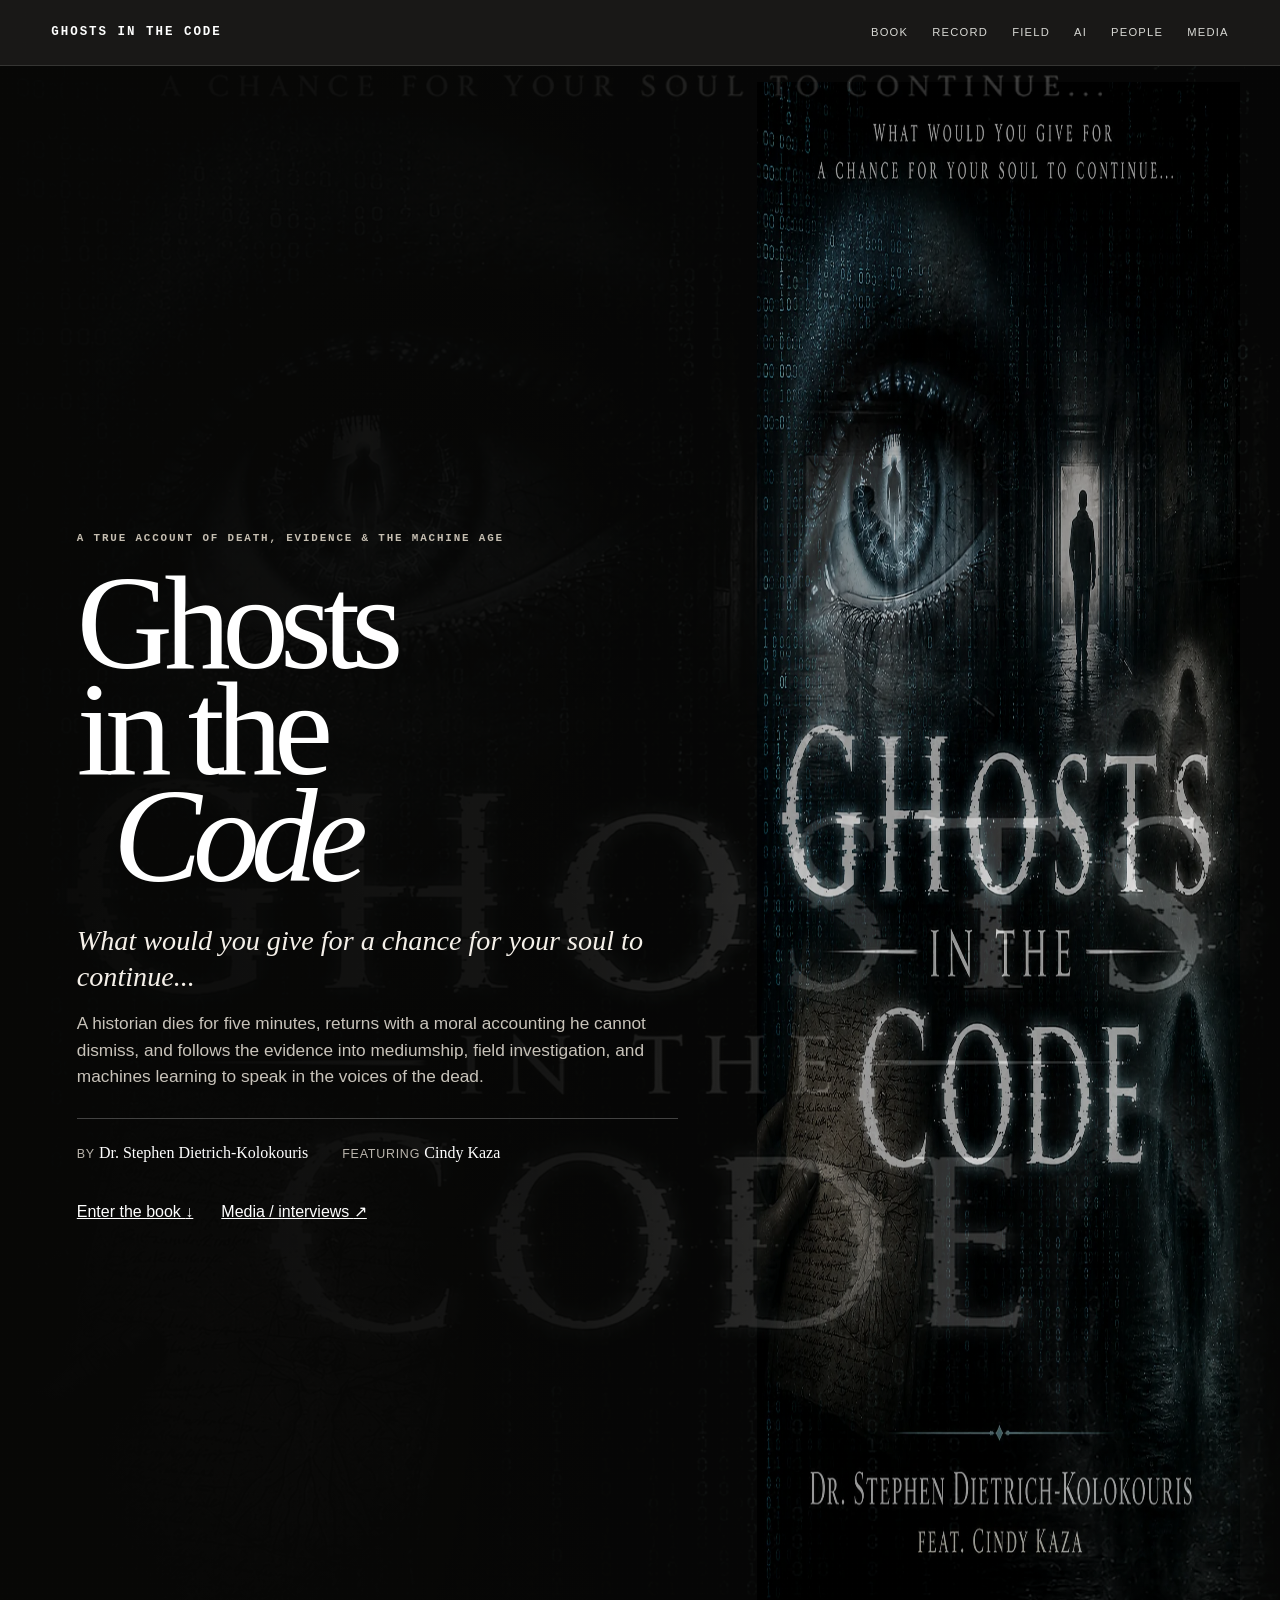
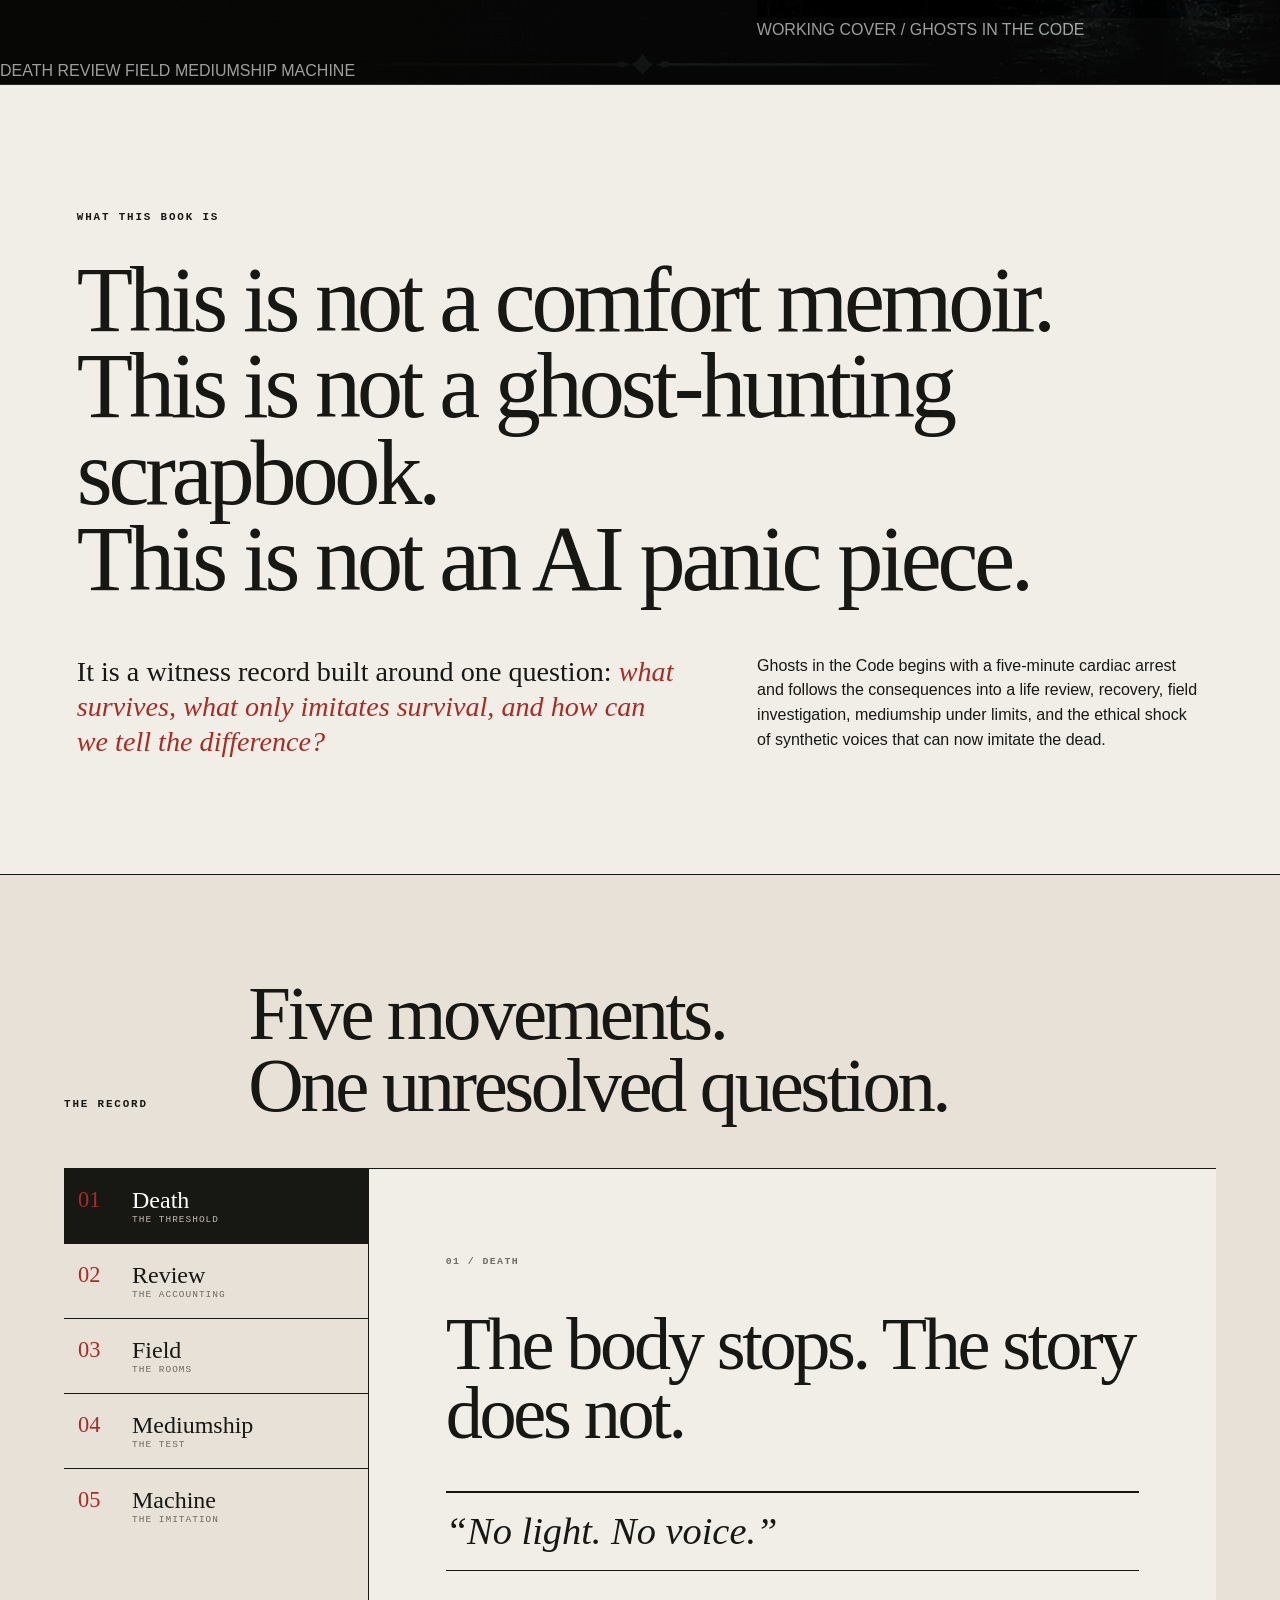
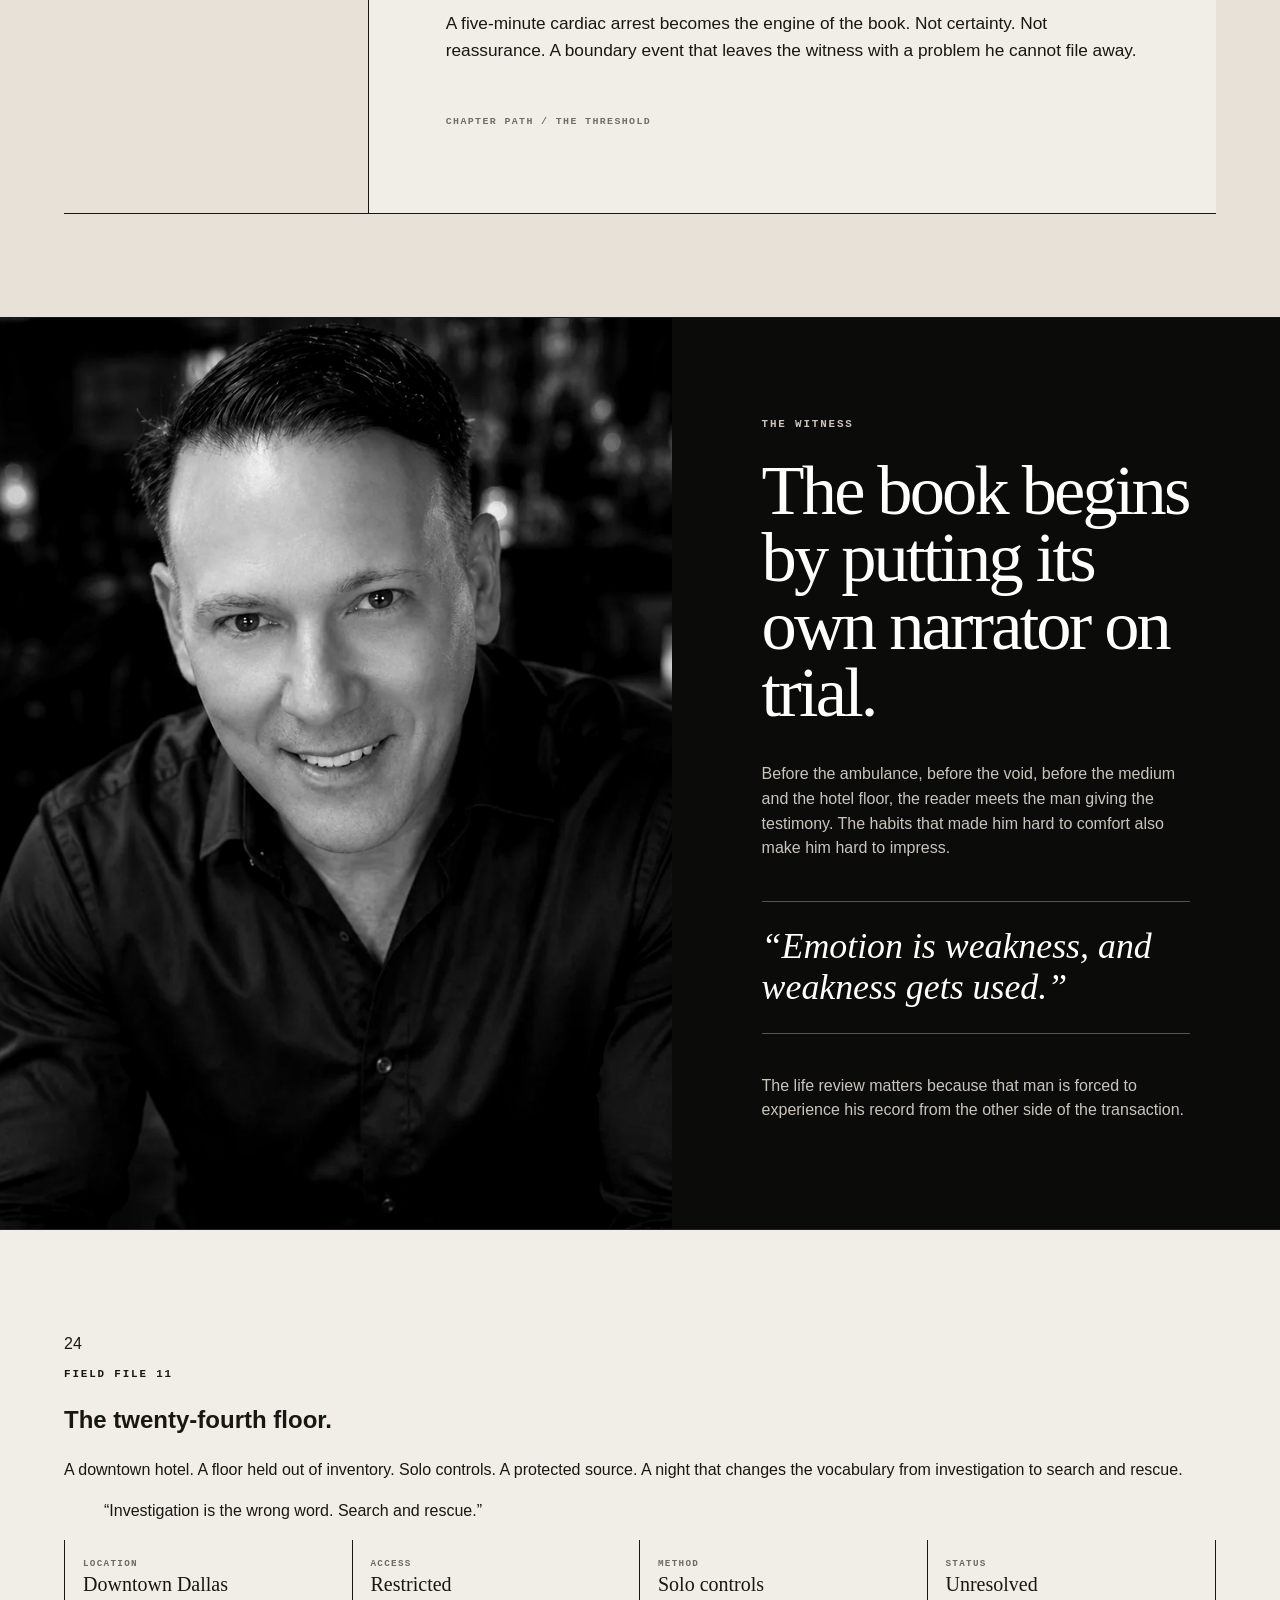
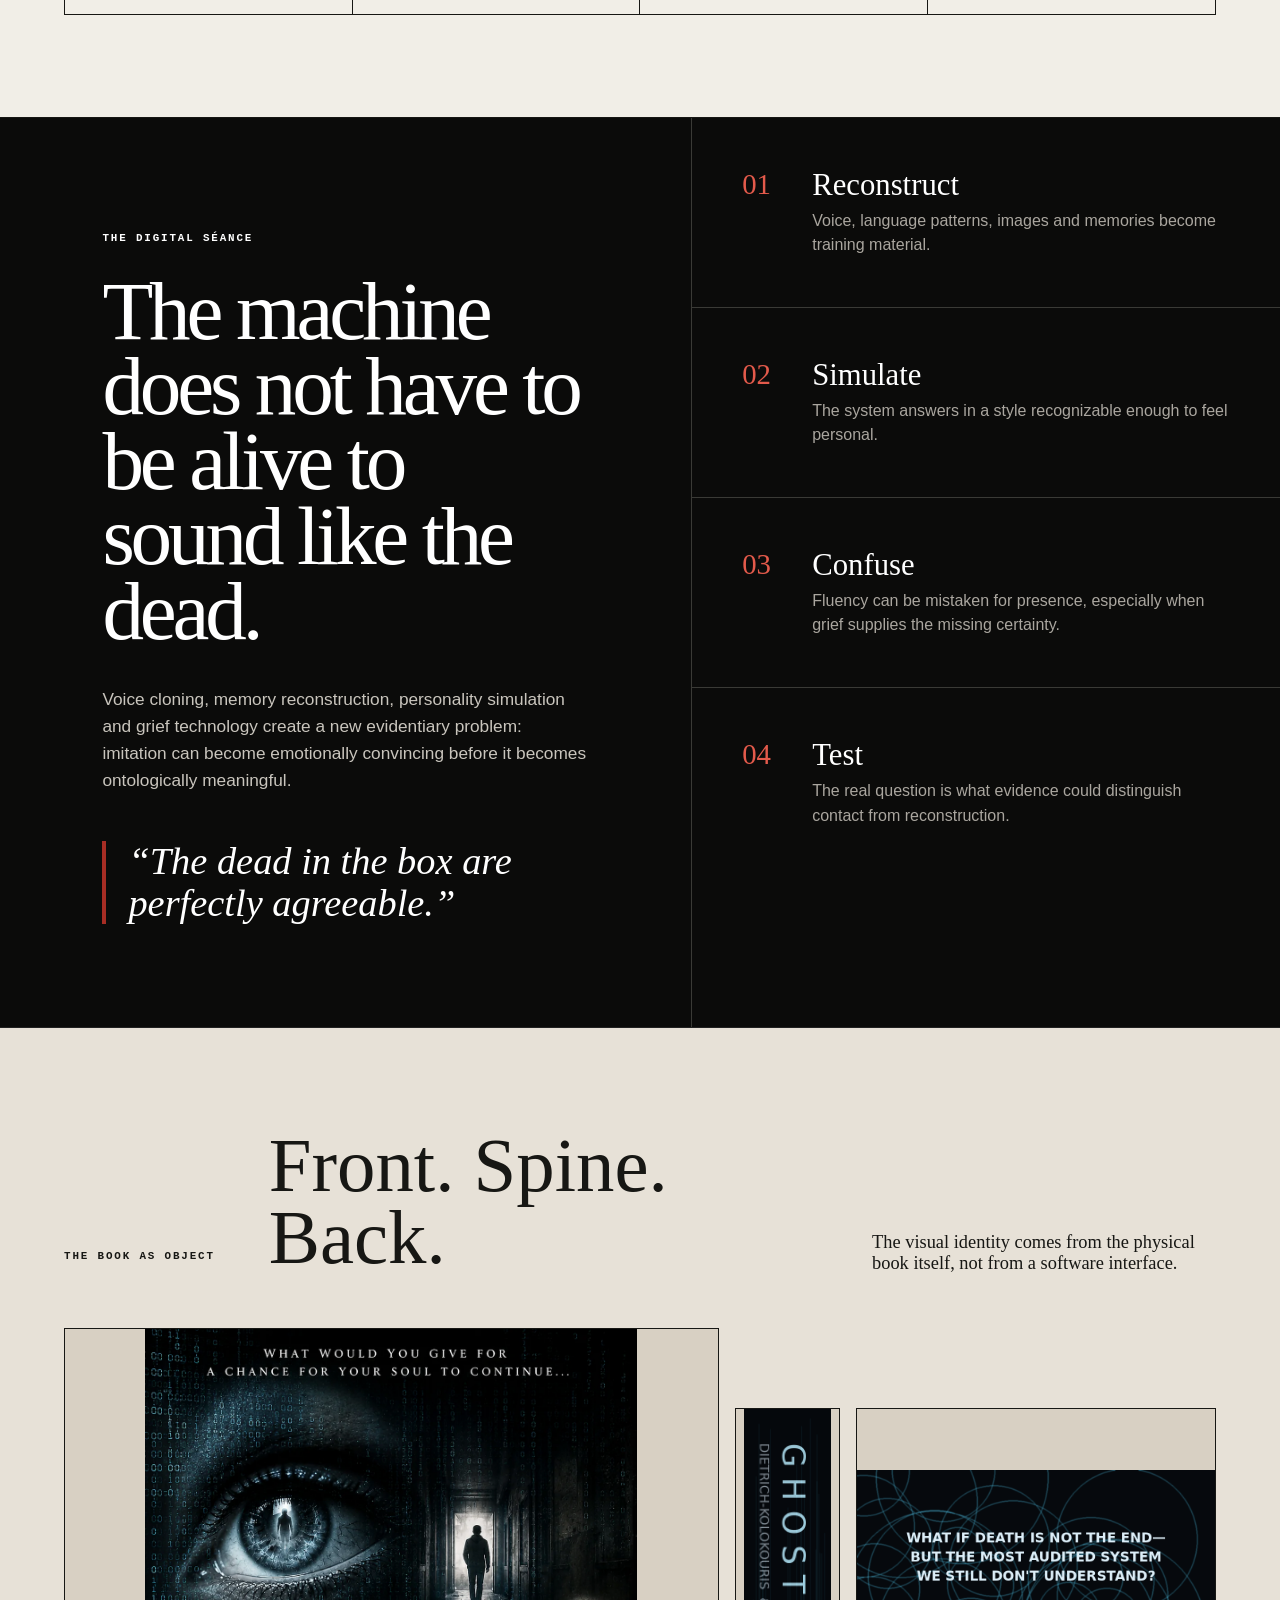
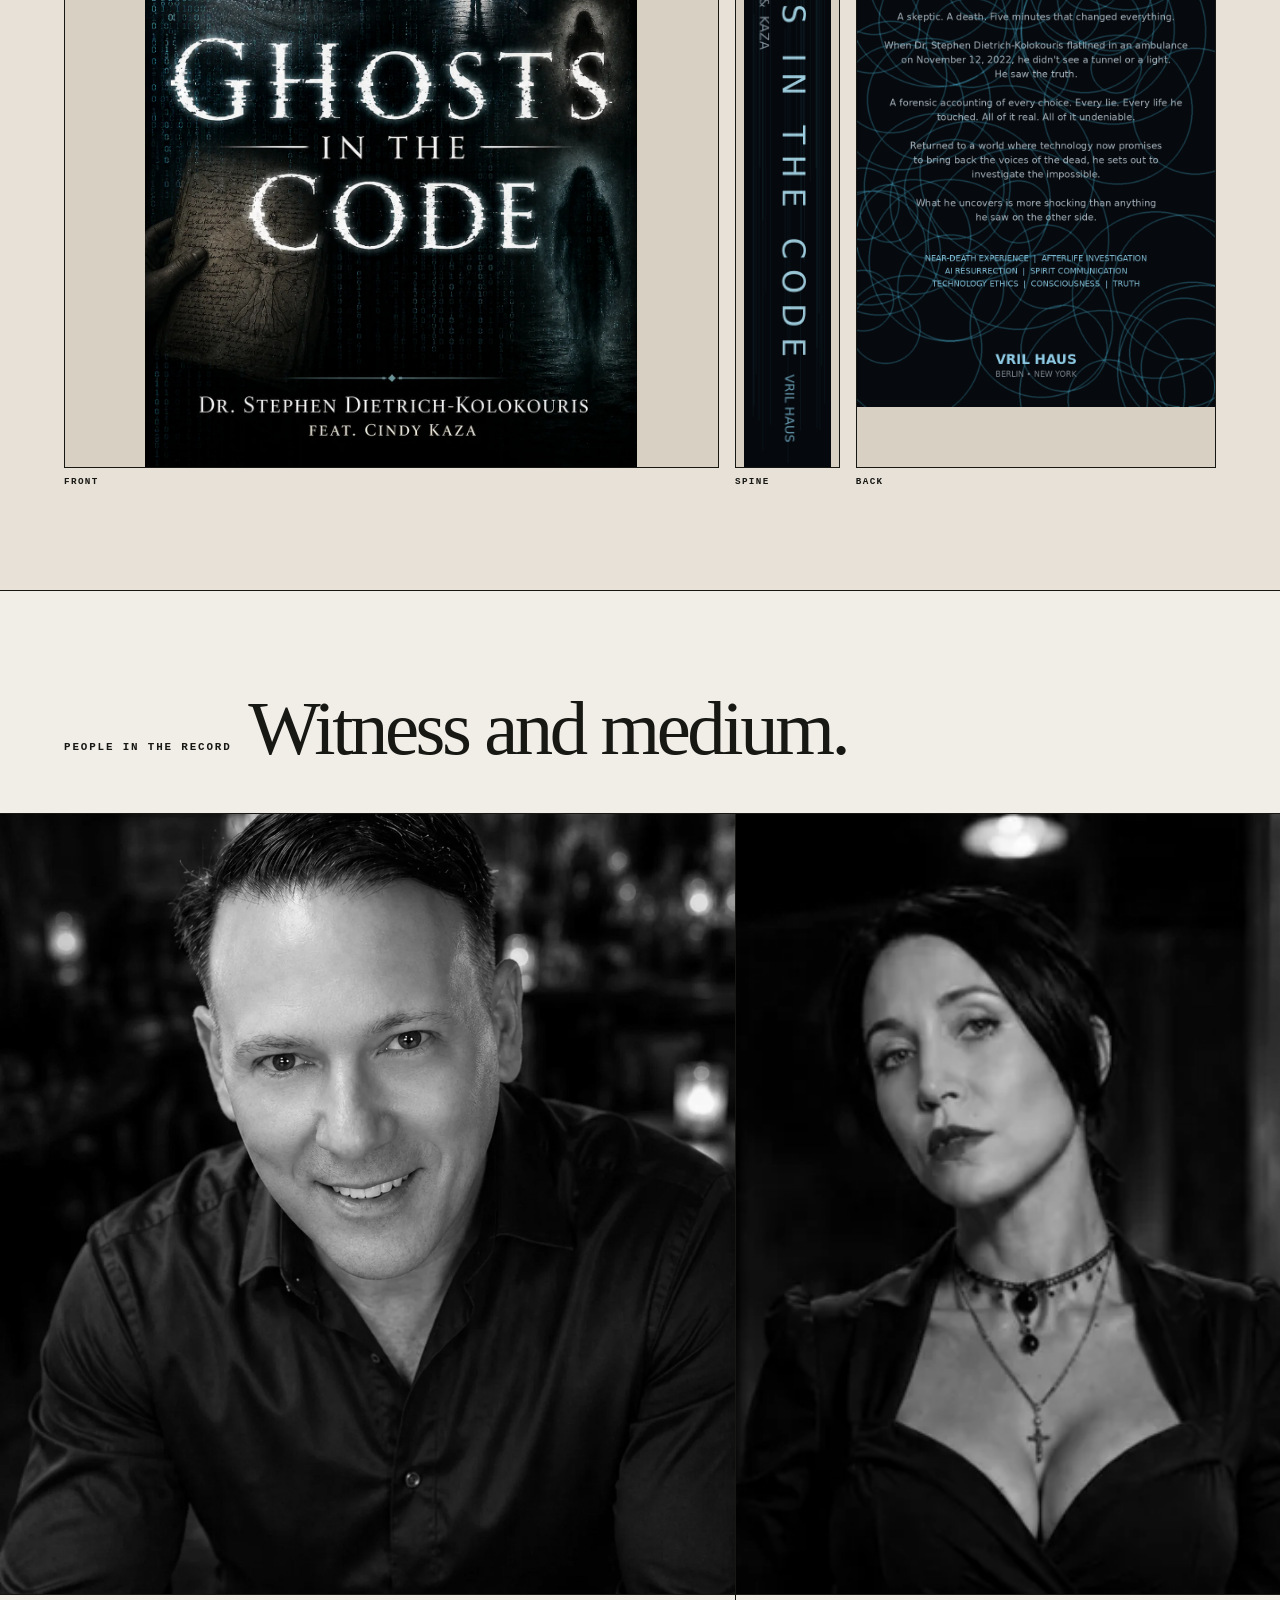
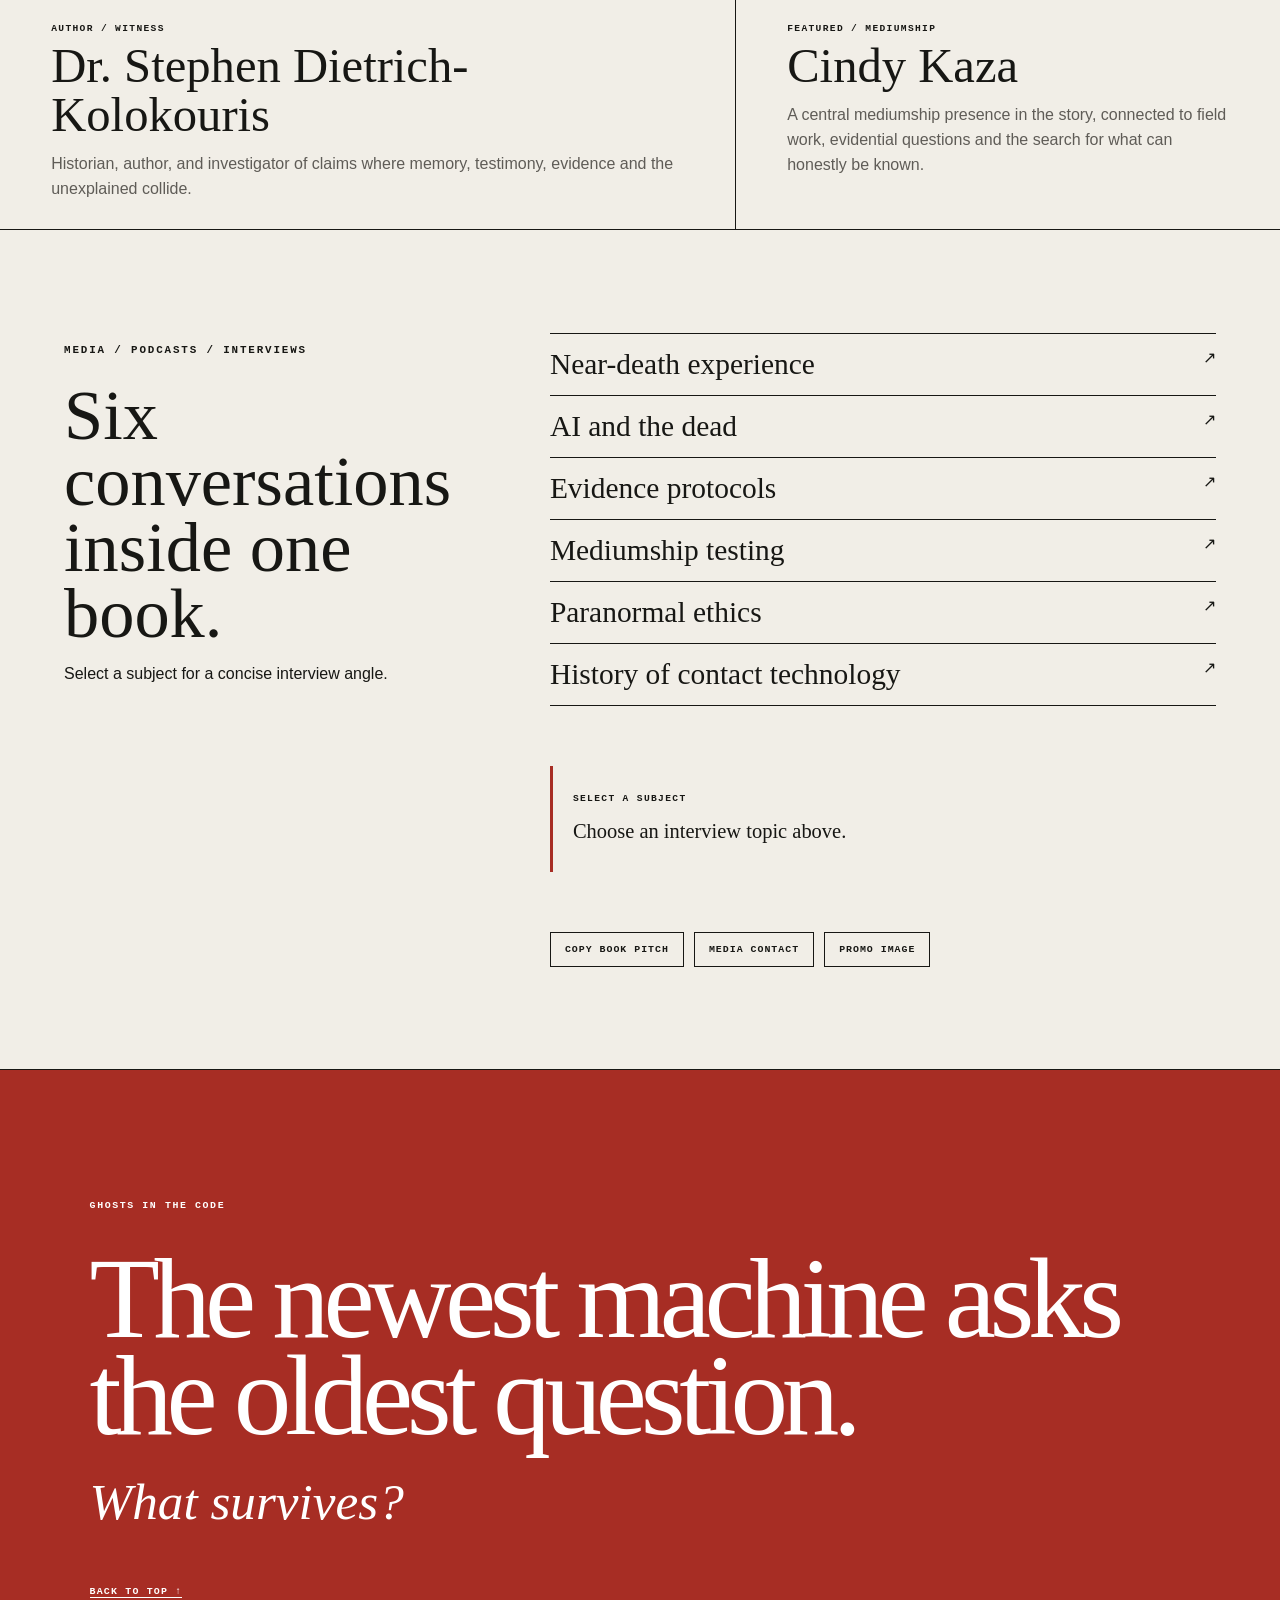
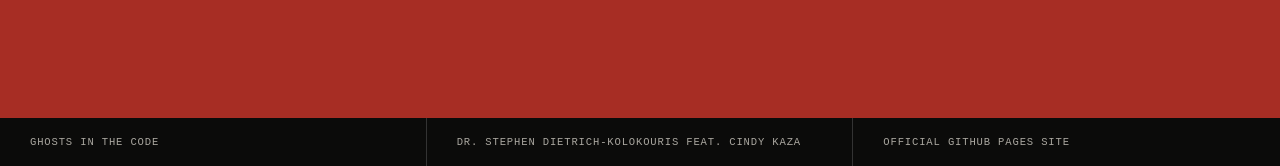
==== commit 3150a754: "Align redesign with the actual book visual identity" ====
--- a/index.html
+++ b/index.html
@@ -6,7 +6,7 @@
   <title>Ghosts in the Code | Dr. Stephen Dietrich-Kolokouris feat. Cindy Kaza</title>
   <meta name="description" content="Ghosts in the Code is a true account of death, evidence, mediumship, field investigation, and the machine age of grief.">
   <meta name="author" content="Dr. Stephen Dietrich-Kolokouris">
-  <meta name="theme-color" content="#0b0b0a">
+  <meta name="theme-color" content="#05080b">
   <meta property="og:type" content="website">
   <meta property="og:title" content="Ghosts in the Code">
   <meta property="og:description" content="What would you give for a chance for your soul to continue...">
@@ -20,7 +20,8 @@
   <link rel="icon" type="image/png" sizes="192x192" href="assets/icon-192.png">
   <link rel="apple-touch-icon" href="assets/icon-192.png">
   <link rel="manifest" href="manifest.webmanifest">
-  <link rel="stylesheet" href="styles.css?v=cinematic-v2">
+  <link rel="preload" as="image" href="assets/cover.webp" type="image/webp">
+  <link rel="stylesheet" href="styles.css?v=cinematic-v2b">
 </head>
 <body>
   <div class="progress" aria-hidden="true"><span data-progress></span></div>
@@ -41,16 +42,18 @@
 
   <main id="main">
     <section class="hero" id="top">
-      <div class="hero-ghost" aria-hidden="true">GHOSTS</div>
-
       <div class="hero-copy reveal">
         <p class="overline">A TRUE ACCOUNT OF DEATH, EVIDENCE &amp; THE MACHINE AGE</p>
+
         <h1>
-          <span>Ghosts</span>
-          <span>in the Code</span>
+          <span class="title-ghosts">Ghosts</span>
+          <span class="title-small">in the</span>
+          <span class="title-code">Code</span>
         </h1>
+
         <p class="tagline">What would you give for a chance for your soul to continue...</p>
-        <p class="dek">A historian dies for five minutes, returns with a moral accounting he cannot dismiss, and follows the evidence into mediumship, field investigation, and the machines learning to speak in the voices of the dead.</p>
+
+        <p class="dek">A historian dies for five minutes, returns with a moral accounting he cannot dismiss, and follows the evidence into mediumship, field investigation, and machines learning to speak in the voices of the dead.</p>
 
         <div class="hero-byline">
           <span>By <strong>Dr. Stephen Dietrich-Kolokouris</strong></span>
@@ -58,28 +61,29 @@
         </div>
 
         <div class="hero-actions">
-          <a href="#book" class="text-link">Enter the book <span>↘</span></a>
-          <a href="#media" class="text-link">Media / interviews <span>↘</span></a>
+          <a href="#book">Enter the book <span>↓</span></a>
+          <a href="#media">Media / interviews <span>↗</span></a>
         </div>
       </div>
 
-      <figure class="hero-object reveal">
-        <img src="assets/jacket-3d-still.png" alt="Ghosts in the Code book jacket" width="1400" height="1400" fetchpriority="high">
-        <figcaption>BOOK OBJECT / WORKING JACKET</figcaption>
+      <figure class="hero-cover reveal">
+        <img src="assets/cover.webp" alt="Ghosts in the Code book cover" width="1024" height="1536" fetchpriority="high">
+        <figcaption>WORKING COVER / GHOSTS IN THE CODE</figcaption>
       </figure>
 
-      <div class="hero-index" aria-hidden="true">
-        <span>01 / DEATH</span>
-        <span>02 / REVIEW</span>
-        <span>03 / FIELD</span>
-        <span>04 / MEDIUMSHIP</span>
-        <span>05 / MACHINE</span>
+      <div class="hero-footer" aria-hidden="true">
+        <span>DEATH</span>
+        <span>REVIEW</span>
+        <span>FIELD</span>
+        <span>MEDIUMSHIP</span>
+        <span>MACHINE</span>
       </div>
     </section>
 
     <section class="declaration" id="book">
       <p class="section-kicker">WHAT THIS BOOK IS</p>
       <h2>This is not a comfort memoir.<br>This is not a ghost-hunting scrapbook.<br>This is not an AI panic piece.</h2>
+
       <div class="declaration-grid">
         <p class="lead">It is a witness record built around one question: <em>what survives, what only imitates survival, and how can we tell the difference?</em></p>
         <p>Ghosts in the Code begins with a five-minute cardiac arrest and follows the consequences into a life review, recovery, field investigation, mediumship under limits, and the ethical shock of synthetic voices that can now imitate the dead.</p>
@@ -128,6 +132,7 @@
           <img src="assets/stephen.jpg" alt="Dr. Stephen Dietrich-Kolokouris" loading="lazy">
         </picture>
       </div>
+
       <div class="witness-copy reveal">
         <p class="section-kicker">THE WITNESS</p>
         <h2>The book begins by putting its own narrator on trial.</h2>
@@ -138,19 +143,15 @@
     </section>
 
     <section class="field" id="field">
-      <header class="field-head">
+      <div class="field-number" aria-hidden="true">24</div>
+
+      <div class="field-copy">
         <p class="section-kicker">FIELD FILE 11</p>
         <h2>The twenty-fourth floor.</h2>
-        <p>A downtown hotel. A floor held out of inventory. Solo controls. A protected source. A night that changes the vocabulary from investigation to search and rescue.</p>
-      </header>
-
-      <figure class="field-image reveal">
-        <img src="assets/exhibit-a-witness-thumb.png" alt="Field evidence exhibit" loading="lazy">
-        <figcaption>
-          <span>EXHIBIT A</span>
-          <strong>“Investigation is the wrong word. Search and rescue.”</strong>
-        </figcaption>
-      </figure>
+        <p class="field-lede">A downtown hotel. A floor held out of inventory. Solo controls. A protected source. A night that changes the vocabulary from investigation to search and rescue.</p>
+
+        <blockquote>“Investigation is the wrong word. Search and rescue.”</blockquote>
+      </div>
 
       <div class="field-facts">
         <div><span>LOCATION</span><strong>Downtown Dallas</strong></div>
@@ -167,6 +168,7 @@
         <p>Voice cloning, memory reconstruction, personality simulation and grief technology create a new evidentiary problem: imitation can become emotionally convincing before it becomes ontologically meaningful.</p>
         <blockquote>“The dead in the box are perfectly agreeable.”</blockquote>
       </div>
+
       <div class="machine-steps">
         <article><span>01</span><h3>Reconstruct</h3><p>Voice, language patterns, images and memories become training material.</p></article>
         <article><span>02</span><h3>Simulate</h3><p>The system answers in a style recognizable enough to feel personal.</p></article>
@@ -179,12 +181,22 @@
       <div class="object-copy">
         <p class="section-kicker">THE BOOK AS OBJECT</p>
         <h2>Front. Spine. Back.</h2>
-        <p>The visual identity is built around the physical book, not a software dashboard.</p>
-      </div>
+        <p>The visual identity comes from the physical book itself, not from a software interface.</p>
+      </div>
+
       <div class="object-grid">
-        <figure><img src="assets/cover.webp" alt="Ghosts in the Code front cover" loading="lazy"><figcaption>FRONT</figcaption></figure>
-        <figure><img src="assets/jacket-spine.png" alt="Ghosts in the Code spine" loading="lazy"><figcaption>SPINE</figcaption></figure>
-        <figure><img src="assets/jacket-back.png" alt="Ghosts in the Code back cover" loading="lazy"><figcaption>BACK</figcaption></figure>
+        <figure>
+          <img src="assets/cover.webp" alt="Ghosts in the Code front cover" loading="lazy">
+          <figcaption>FRONT</figcaption>
+        </figure>
+        <figure>
+          <img src="assets/jacket-spine.png" alt="Ghosts in the Code spine" loading="lazy">
+          <figcaption>SPINE</figcaption>
+        </figure>
+        <figure>
+          <img src="assets/jacket-back.png" alt="Ghosts in the Code back cover" loading="lazy">
+          <figcaption>BACK</figcaption>
+        </figure>
       </div>
     </section>
 
@@ -265,4 +277,4 @@
 
   <script src="script.js?v=cinematic-v2" defer></script>
 </body>
-</html>
+</html>
--- a/styles.css
+++ b/styles.css
@@ -1,537 +1,215 @@
 :root{
-  --bg:#05070b;
-  --bg-2:#0a0f16;
-  --panel:rgba(9,15,23,.78);
-  --panel-solid:#0b1119;
-  --text:#f5f1e8;
-  --muted:#b9c0c4;
-  --faint:#798991;
-  --line:rgba(238,245,247,.14);
-  --line-strong:rgba(238,245,247,.28);
-  --cyan:#55d5ee;
-  --cyan-dim:rgba(85,213,238,.24);
-  --gold:#d4b06c;
-  --gold-dim:rgba(212,176,108,.24);
-  --shadow:0 24px 80px rgba(0,0,0,.45);
-  --radius:clamp(18px,2vw,30px);
-  --container:min(1140px, calc(100% - 40px));
-  --display: Georgia, "Times New Roman", serif;
-  --body: Inter, ui-sans-serif, system-ui, -apple-system, BlinkMacSystemFont, "Segoe UI", sans-serif;
-  --mono: ui-monospace, SFMono-Regular, Menlo, Monaco, Consolas, "Liberation Mono", monospace;
-  --safe-top:env(safe-area-inset-top,0px);
-  --safe-right:env(safe-area-inset-right,0px);
-  --safe-bottom:env(safe-area-inset-bottom,0px);
-  --safe-left:env(safe-area-inset-left,0px);
-}
-
+  --black:#0b0b0a;
+  --ink:#171714;
+  --paper:#f1eee7;
+  --warm:#d8d0c3;
+  --red:#a72d24;
+  --line:rgba(23,23,20,.22);
+  --serif:"Iowan Old Style","Palatino Linotype","Book Antiqua",Palatino,Georgia,serif;
+  --sans:"Helvetica Neue",Helvetica,Arial,sans-serif;
+  --mono:"SFMono-Regular",Consolas,"Liberation Mono",monospace;
+}
 *{box-sizing:border-box}
-html{scroll-behavior:smooth;background:var(--bg);color:var(--text);font-size:16px;-webkit-text-size-adjust:100%;text-size-adjust:100%}
-body{margin:0;font-family:var(--body);line-height:1.65;background:
-  radial-gradient(circle at 18% 12%, rgba(85,213,238,.15), transparent 28rem),
-  radial-gradient(circle at 78% 8%, rgba(212,176,108,.10), transparent 24rem),
-  linear-gradient(180deg, #05070b 0%, #071019 48%, #05070b 100%);overflow-x:hidden;min-width:280px}
-body.nav-open{overflow:hidden;touch-action:none}
-a{color:inherit;text-decoration:none}
-img{max-width:100%;display:block;height:auto}
-p{color:var(--muted);margin:0 0 1.05rem;overflow-wrap:anywhere}
-strong{color:var(--text);font-weight:650}
-h1,h2,h3{margin:0;color:var(--text);font-family:var(--display);line-height:1.05;font-weight:650;text-wrap:balance;overflow-wrap:anywhere}
-h1{font-size:clamp(2.65rem, 7.2vw, 7.4rem);letter-spacing:clamp(.035em,.7vw,.075em);text-transform:uppercase;text-shadow:0 0 35px rgba(85,213,238,.16)}
-h2{font-size:clamp(1.85rem, 3.5vw, 4.35rem);letter-spacing:.025em}
-h3{font-size:clamp(1.25rem, 1.8vw, 2.15rem);letter-spacing:.015em}
-
-#signal-field{position:fixed;inset:0;z-index:-2;opacity:.72;pointer-events:none}
-.skip-link{position:absolute;left:-999px;top:10px;background:var(--text);color:var(--bg);padding:.7rem 1rem;z-index:999;border-radius:999px}.skip-link:focus{left:10px}
-.container{width:var(--container);margin:0 auto}.section-pad{padding:clamp(70px, 8vw, 130px) 0}.reveal{opacity:0;transform:translateY(20px);transition:opacity .7s ease, transform .7s ease}.reveal.in{opacity:1;transform:translateY(0)}
-
-.site-header{position:fixed;top:0;left:0;right:0;z-index:50;padding:calc(14px + var(--safe-top)) calc(22px + var(--safe-right)) 14px calc(22px + var(--safe-left));display:flex;align-items:center;justify-content:space-between;gap:18px;background:rgba(5,7,11,.55);backdrop-filter:blur(16px);-webkit-backdrop-filter:blur(16px);border-bottom:1px solid transparent;transition:background .25s ease,border-color .25s ease}.site-header.scrolled{background:rgba(5,7,11,.9);border-color:var(--line)}
-.brand{display:flex;align-items:center;gap:12px;min-width:0}.brand-mark{width:38px;height:38px;flex:0 0 auto;border:1px solid var(--line-strong);border-radius:50%;display:grid;place-items:center;font-family:var(--display);font-size:1.45rem;color:var(--text);box-shadow:0 0 24px var(--cyan-dim)}.brand-text{font-family:var(--display);letter-spacing:.22em;text-transform:uppercase;font-size:.88rem;white-space:nowrap;color:var(--text);min-width:0;overflow:hidden;text-overflow:ellipsis}
-.site-nav{display:flex;align-items:center;gap:7px}.site-nav a{font-family:var(--mono);font-size:.74rem;text-transform:uppercase;letter-spacing:.16em;color:var(--muted);padding:10px 12px;border-radius:999px;transition:.2s ease}.site-nav a:hover{color:var(--text);background:rgba(255,255,255,.06)}.site-nav .nav-cta{color:var(--gold);border:1px solid var(--gold-dim);padding-inline:16px}.menu-toggle{display:none;background:transparent;border:1px solid var(--line);color:var(--text);border-radius:999px;padding:10px 14px;font-family:var(--mono);letter-spacing:.14em;text-transform:uppercase}
-
-.hero{min-height:100vh;min-height:100svh;min-height:100dvh;display:grid;align-items:center;position:relative;isolation:isolate;padding-top:calc(106px + var(--safe-top));overflow:hidden}.hero-bg{position:absolute;inset:0;z-index:-1;background:linear-gradient(90deg, rgba(5,7,11,.96) 0%, rgba(5,7,11,.77) 45%, rgba(5,7,11,.35) 100%)}.hero::after{content:"";position:absolute;inset:auto 0 0;height:210px;background:linear-gradient(180deg, transparent, var(--bg));z-index:-1}.hero-grid{display:grid;grid-template-columns:minmax(0,1.08fr) minmax(280px,.72fr);gap:clamp(38px, 6vw, 84px);align-items:center}.hero-copy{padding-top:30px;min-width:0}.kicker{font-family:var(--mono);text-transform:uppercase;letter-spacing:.28em;font-size:.75rem;color:var(--gold);margin:0 0 18px}.tagline{font-family:var(--display);font-size:clamp(1.35rem,2.25vw,2.35rem);color:var(--text);max-width:760px;letter-spacing:.03em}.hero-subtitle{font-size:clamp(1rem,1.22vw,1.25rem);max-width:650px;color:#d9e1e4}.byline{font-size:1rem;color:var(--muted);margin-top:24px}.cta-row{display:flex;flex-wrap:wrap;gap:14px;margin-top:30px}.cta-row.left{justify-content:flex-start}.button{display:inline-flex;align-items:center;justify-content:center;min-height:48px;padding:14px 22px;border-radius:999px;font-family:var(--mono);font-size:.76rem;letter-spacing:.15em;text-transform:uppercase;transition:transform .2s ease, background .2s ease, color .2s ease, border .2s ease;text-align:center;max-width:100%}.button:hover{transform:translateY(-2px)}.button.primary{background:var(--text);color:var(--bg);border:1px solid var(--text)}.button.secondary{color:var(--text);border:1px solid var(--line-strong);background:rgba(255,255,255,.04)}.microcopy{font-family:var(--mono);font-size:.72rem;color:var(--faint);letter-spacing:.05em;margin-top:22px;max-width:620px}.cover-stage{position:relative;justify-self:center;width:min(390px,85vw);perspective:1200px}.cover-stage picture{display:block;position:relative;z-index:2;transform-style:preserve-3d;transition:transform .18s ease-out;border-radius:12px;box-shadow:var(--shadow),0 0 80px rgba(85,213,238,.13)}.cover-stage img{width:100%;border-radius:10px;border:1px solid rgba(255,255,255,.20)}.cover-halo{position:absolute;inset:6% -14%;background:radial-gradient(circle, rgba(85,213,238,.25), transparent 62%);filter:blur(30px);z-index:1;animation:pulse 5s ease-in-out infinite}@keyframes pulse{50%{opacity:.55;transform:scale(.96)}}
-
-.split{display:grid;grid-template-columns:minmax(0,1fr) minmax(0,.82fr);gap:clamp(28px,5vw,70px);align-items:center}.split.reverse{grid-template-columns:minmax(0,.9fr) minmax(0,1fr)}.section-intro p:not(.kicker){font-size:1.05rem;max-width:680px}.centered{text-align:center;max-width:780px;margin:0 auto 50px}.centered p:not(.kicker){margin-left:auto;margin-right:auto}.feature-card,.info-card,.path-step,.author-card,.update-box{background:linear-gradient(180deg, rgba(12,19,29,.82), rgba(8,12,18,.75));border:1px solid var(--line);box-shadow:0 18px 70px rgba(0,0,0,.23);backdrop-filter:blur(10px);-webkit-backdrop-filter:blur(10px)}.feature-card{padding:clamp(26px,4vw,44px);border-radius:var(--radius)}.card-label,.card-number{font-family:var(--mono);text-transform:uppercase;letter-spacing:.22em;color:var(--gold);font-size:.72rem}.feature-quote{font-family:var(--display);font-size:clamp(1.6rem,2.7vw,2.8rem);line-height:1.12;color:var(--text);margin:14px 0 18px}.card-grid{display:grid;gap:18px;margin-top:45px}.three-cards{grid-template-columns:repeat(3,minmax(0,1fr))}.info-card{border-radius:22px;padding:28px;min-height:260px;position:relative;overflow:hidden}.info-card::after{content:"";position:absolute;inset:auto -10% -22% 30%;height:160px;background:radial-gradient(circle, var(--cyan-dim), transparent 65%);opacity:.5}.info-card h3{margin:36px 0 13px}.info-card p{position:relative;z-index:1}
-
-.story-section{background:linear-gradient(180deg, rgba(255,255,255,.02), rgba(255,255,255,.01));border-block:1px solid rgba(255,255,255,.06)}.pathway{display:grid;grid-template-columns:repeat(3,minmax(0,1fr));gap:18px;counter-reset:path}.path-step{padding:30px;border-radius:22px;position:relative;overflow:hidden}.path-step span{font-family:var(--mono);font-size:.72rem;color:var(--cyan);letter-spacing:.18em;text-transform:uppercase}.path-step h3{margin:18px 0 12px}.path-step::before{content:"";position:absolute;left:0;top:0;width:100%;height:2px;background:linear-gradient(90deg,var(--cyan),transparent)}
-
-.authors-section{position:relative}.author-grid{display:grid;grid-template-columns:repeat(2,minmax(0,1fr));gap:22px}.author-card{border-radius:var(--radius);overflow:hidden}.author-card picture{aspect-ratio:4/3;overflow:hidden;background:#0a0f16}.author-card img{width:100%;height:100%;object-fit:cover;object-position:center 20%;filter:saturate(.95) contrast(1.05)}.author-card:nth-child(2) img{object-position:center 14%}.author-copy{padding:30px}.author-copy h3{margin:10px 0 14px}
-
-.media-section{border-top:1px solid rgba(255,255,255,.06)}.topic-list{display:flex;flex-wrap:wrap;gap:10px;margin-top:28px}.topic-list span{border:1px solid var(--line);border-radius:999px;padding:8px 12px;font-family:var(--mono);font-size:.72rem;letter-spacing:.08em;color:var(--muted);background:rgba(255,255,255,.03)}
-
-.updates-section{padding-top:40px}.update-box{border-radius:30px;padding:clamp(28px,5vw,54px);display:grid;grid-template-columns:minmax(0,.9fr) minmax(0,1fr);gap:32px;align-items:center;background:linear-gradient(135deg, rgba(85,213,238,.10), rgba(212,176,108,.09) 44%, rgba(8,12,18,.86))}.signup-form label{display:block;margin-bottom:10px;font-family:var(--mono);text-transform:uppercase;letter-spacing:.16em;font-size:.74rem;color:var(--gold)}.form-row{display:flex;gap:10px}.signup-form input{min-width:0;flex:1;background:rgba(3,6,10,.78);border:1px solid var(--line-strong);color:var(--text);border-radius:999px;padding:0 18px;font:inherit;min-height:52px}.signup-form input:focus{outline:2px solid var(--cyan);outline-offset:2px}.form-note{font-size:.88rem;color:var(--faint);margin-top:12px}
-
-.site-footer{border-top:1px solid var(--line);padding:48px 0 calc(60px + var(--safe-bottom));background:rgba(3,5,8,.76)}.footer-grid{display:grid;grid-template-columns:1.2fr .7fr 1fr;gap:28px}.footer-title{font-family:var(--display);font-size:1.55rem;color:var(--text);margin-bottom:8px}.footer-label{font-family:var(--mono);font-size:.74rem;text-transform:uppercase;letter-spacing:.18em;color:var(--gold);margin-bottom:10px}.site-footer a{display:block;color:var(--muted);margin:.35rem 0}.site-footer a:hover{color:var(--text)}.site-footer p{font-size:.92rem}
-
-/* Responsive coverage: tiny legacy screens through 4K/8K televisions. */
-@media (min-width:1440px){:root{--container:min(1280px, calc(100% - 72px))}.site-nav a{font-size:.76rem}.cover-stage{width:min(420px,30vw)}}
-@media (min-width:1920px){:root{--container:min(1480px, calc(100% - 112px))}html{font-size:17px}.section-pad{padding:clamp(100px,7vw,160px) 0}.cover-stage{width:min(450px,24vw)}.hero-grid{grid-template-columns:minmax(0,1.15fr) minmax(360px,.65fr)}.author-copy{padding:38px}.info-card,.path-step{padding:34px}}
-@media (min-width:2560px){:root{--container:min(1720px, calc(100% - 160px))}html{font-size:18px}.hero-grid{gap:clamp(70px,7vw,150px)}.cover-stage{width:min(480px,20vw)}.site-header{padding-left:calc(36px + var(--safe-left));padding-right:calc(36px + var(--safe-right))}}
-@media (min-width:3200px){:root{--container:min(1880px, calc(100% - 220px))}html{font-size:19px}.cover-stage{width:min(520px,17vw)}#signal-field{opacity:.62}}
-@media (min-width:3800px){:root{--container:min(2100px, calc(100% - 300px))}html{font-size:20px}.hero{min-height:82vh}.section-pad{padding:150px 0}.cover-stage{width:min(560px,15vw)}.hero-grid,.split,.split.reverse{gap:120px}.three-cards,.pathway{gap:28px}.author-grid{gap:32px}}
-
-@media (max-width:1180px){.site-nav a{padding-inline:9px;letter-spacing:.12em}.brand-text{letter-spacing:.16em}.hero-grid{grid-template-columns:minmax(0,1fr) minmax(270px,.66fr)}}
-@media (max-width:1024px){:root{--container:min(100% - 36px, 1140px)}.three-cards{grid-template-columns:repeat(3,minmax(0,1fr))}.info-card{padding:24px}.path-step{padding:26px}}
-@media (max-width:900px){
-  .brand-text{font-size:.78rem;letter-spacing:.16em}.menu-toggle{display:inline-flex;min-height:42px}.site-nav{position:fixed;top:calc(70px + var(--safe-top));right:calc(18px + var(--safe-right));left:calc(18px + var(--safe-left));display:grid;gap:8px;padding:18px;background:rgba(6,9,14,.98);border:1px solid var(--line);border-radius:22px;box-shadow:var(--shadow);opacity:0;transform:translateY(-8px);pointer-events:none;transition:.2s ease}.site-nav.open{opacity:1;transform:none;pointer-events:auto}.site-nav a{padding:14px 16px;background:rgba(255,255,255,.03)}
-  .hero-grid,.split,.split.reverse,.update-box{grid-template-columns:1fr}.hero{padding-top:calc(96px + var(--safe-top));align-items:start}.cover-stage{order:-1;width:min(270px,62vw);margin-top:8px}.hero-copy{text-align:center;padding-top:10px}.hero-copy p{margin-left:auto;margin-right:auto}.cta-row{justify-content:center}.three-cards,.pathway,.author-grid,.footer-grid{grid-template-columns:1fr}.info-card{min-height:auto}.section-pad{padding:76px 0}.update-box{text-align:left}.form-row{flex-direction:column}.signup-form input{width:100%;padding:14px 18px}.signup-form .button{width:100%}.author-card picture{aspect-ratio:16/10}.author-card:nth-child(2) picture{aspect-ratio:4/3}
-}
-@media (max-width:740px){.centered{margin-bottom:34px}.site-footer{padding-top:40px}.topic-list span{font-size:.68rem}.cover-stage{width:min(250px,64vw)}.kicker{letter-spacing:.22em}.hero-subtitle,.section-intro p:not(.kicker){font-size:1rem}}
-@media (max-width:600px){:root{--container:min(100% - 30px, 1140px)}h1{font-size:clamp(2.25rem,13vw,4.15rem)}.hero{min-height:auto;padding-bottom:44px}.hero-grid{gap:24px}.button{width:100%;min-height:50px}.cta-row{width:100%}.cover-stage{width:min(235px,66vw)}.feature-card,.info-card,.path-step,.author-copy,.update-box{padding:22px}.author-card picture{aspect-ratio:1/1}.footer-grid{gap:18px}.media-section .feature-card{order:2}}
-@media (max-width:430px){:root{--container:min(100% - 24px, 1140px)}.site-header{padding:calc(11px + var(--safe-top)) calc(12px + var(--safe-right)) 11px calc(12px + var(--safe-left));gap:10px}.brand{gap:9px}.brand-text{max-width:178px;font-size:.72rem;letter-spacing:.12em}.brand-mark{width:34px;height:34px;font-size:1.25rem}.menu-toggle{font-size:.68rem;padding:9px 11px}.site-nav{top:calc(62px + var(--safe-top));right:calc(12px + var(--safe-right));left:calc(12px + var(--safe-left))}.hero{padding-top:calc(86px + var(--safe-top))}.tagline{font-size:1.25rem}.cover-stage{width:min(225px,68vw)}.section-pad{padding:64px 0}.feature-quote{font-size:1.55rem}.topic-list{gap:8px}.topic-list span{display:block;width:100%;text-align:center}.microcopy{display:none}}
-@media (max-width:375px){html{font-size:15px}.brand-text{max-width:148px}.cover-stage{width:min(205px,64vw)}.site-nav a{padding:12px 14px}.feature-card,.info-card,.path-step,.author-copy,.update-box{padding:20px}.form-row .button,.button{font-size:.7rem;letter-spacing:.1em}}
-@media (max-width:330px){:root{--container:min(100% - 18px, 1140px)}html{font-size:14px}.brand-text{display:none}.menu-toggle{padding:8px 10px}.hero{padding-top:calc(78px + var(--safe-top))}.cover-stage{width:min(185px,62vw)}h1{font-size:2rem;letter-spacing:.03em}.tagline{font-size:1.1rem}.kicker{font-size:.66rem;letter-spacing:.16em}.site-nav{right:calc(9px + var(--safe-right));left:calc(9px + var(--safe-left))}}
-@media (max-width:900px) and (orientation:landscape) and (max-height:520px){.hero{min-height:auto;padding-top:calc(76px + var(--safe-top));padding-bottom:30px}.hero-grid{grid-template-columns:minmax(0,1fr) minmax(150px,220px);gap:28px}.cover-stage{order:0;width:min(200px,28vw);margin-top:0}.hero-copy{text-align:left}.hero-copy p{margin-left:0;margin-right:0}.cta-row{justify-content:flex-start}.microcopy{display:none}.site-nav{max-height:calc(100dvh - 84px);overflow:auto}.section-pad{padding:56px 0}}
-@media (max-height:640px) and (min-width:901px){.hero{min-height:auto;padding-top:110px;padding-bottom:54px}.cover-stage{width:min(320px,26vw)}h1{font-size:clamp(3rem,6vw,5.8rem)}}
-@media (hover:none){.button:hover{transform:none}.cover-stage picture{transform:none!important}}
-@media (pointer:coarse){.site-nav a,.button,.menu-toggle{min-height:44px}.signup-form input{font-size:16px}}
-@media (prefers-reduced-data:reduce){#signal-field{display:none}.cover-halo{display:none}.hero{background:#05070b}}
-@media (prefers-reduced-motion:reduce){*{scroll-behavior:auto!important;animation:none!important;transition:none!important}.reveal{opacity:1;transform:none}#signal-field{opacity:.28}.cover-stage picture{transform:none!important}}
-@media print{#signal-field,.site-header,.cover-halo,.signup-form,.button{display:none!important}body{background:#fff;color:#111}.section-pad{padding:24px 0}.container{width:100%}p,h1,h2,h3,strong{color:#111}.feature-card,.info-card,.path-step,.author-card,.update-box{box-shadow:none;border:1px solid #999;background:#fff}}
-
-/* Book cover proportion hotfix: keeps the 6x9 cover balanced on desktop, 4K, TV, tablet, and phone viewports. */
-.cover-stage{
-  width:clamp(240px,22vw,360px);
-  max-width:100%;
-  align-self:center;
-}
-.cover-stage picture{
-  display:block;
-  aspect-ratio:2/3;
-  overflow:clip;
-}
-.cover-stage img{
-  display:block;
-  width:100%;
-  height:auto;
-  aspect-ratio:2/3;
-  object-fit:contain;
-}
-@media (min-width:1600px){
-  .cover-stage{width:clamp(300px,20vw,380px)}
-}
-@media (min-width:2200px){
-  .cover-stage{width:clamp(320px,16vw,420px)}
-}
-@media (min-width:3200px){
-  .cover-stage{width:clamp(340px,13vw,460px)}
-}
-@media (max-height:800px) and (min-width:901px){
-  .hero{min-height:auto;padding-top:110px;padding-bottom:60px}
-  .cover-stage{width:min(300px,20vw)}
-}
-@media (max-width:900px){
-  .cover-stage{width:min(260px,62vw)}
-  .cover-stage img{max-height:52svh}
-}
-@media (max-width:600px){
-  .cover-stage{width:min(230px,60vw)}
-  .cover-stage img{max-height:46svh}
-}
-
-
-/* Author image scale hotfix: prevents Stephen/Cindy portrait cards from becoming oversized on 1900x1200, 4K, and TV desktop layouts. */
-@media (min-width:901px){
-  .authors-section{
-    padding-top:clamp(70px,6vw,120px);
-    padding-bottom:clamp(70px,6vw,120px);
-  }
-  .authors-section .centered{
-    margin-bottom:clamp(26px,3vw,42px);
-  }
-  .author-grid{
-    width:min(1180px, calc(100% - 72px));
-    max-width:1180px;
-    margin-left:auto;
-    margin-right:auto;
-    align-items:stretch;
-    gap:18px;
-  }
-  .author-card{
-    display:grid;
-    grid-template-columns:minmax(165px,36%) minmax(0,1fr);
-    align-items:stretch;
-    min-height:0;
-  }
-  .author-card picture,
-  .author-card:nth-child(2) picture{
-    aspect-ratio:auto;
-    height:100%;
-    min-height:250px;
-    max-height:330px;
-  }
-  .author-card img{
-    width:100%;
-    height:100%;
-    object-fit:cover;
-  }
-  .author-card:first-child img{
-    object-position:center 18%;
-  }
-  .author-card:nth-child(2) img{
-    object-position:center 12%;
-  }
-  .author-copy{
-    padding:clamp(22px,1.8vw,30px);
-  }
-  .author-copy h3{
-    font-size:clamp(1.25rem,1.25vw,1.75rem);
-  }
-  .author-copy p{
-    font-size:clamp(.9rem,.85vw,1rem);
-    line-height:1.55;
-  }
-}
-
-@media (min-width:901px) and (max-width:1180px){
-  .author-grid{
-    grid-template-columns:1fr;
-    width:min(860px, calc(100% - 48px));
-  }
-  .author-card{
-    grid-template-columns:minmax(190px,32%) minmax(0,1fr);
-  }
-  .author-card picture,
-  .author-card:nth-child(2) picture{
-    max-height:300px;
-  }
-}
-
-@media (min-width:1600px){
-  .author-grid{
-    max-width:1180px;
-  }
-  .author-card picture,
-  .author-card:nth-child(2) picture{
-    max-height:320px;
-  }
-}
-
-@media (min-width:2200px){
-  .author-grid{
-    max-width:1240px;
-  }
-  .author-card{
-    grid-template-columns:minmax(180px,34%) minmax(0,1fr);
-  }
-  .author-card picture,
-  .author-card:nth-child(2) picture{
-    max-height:330px;
-  }
-}
-
-@media (min-width:3200px){
-  .author-grid{
-    max-width:1280px;
-  }
-  .author-card picture,
-  .author-card:nth-child(2) picture{
-    max-height:340px;
-  }
-}
-
-
-/* Reader preview expansion: richer site experience without a build system. */
-.preview-section{
-  position:relative;
-  border-top:1px solid rgba(255,255,255,.06);
-  border-bottom:1px solid rgba(255,255,255,.06);
+html{scroll-behavior:smooth;background:var(--black)}
+body{margin:0;background:var(--paper);color:var(--ink);font-family:var(--sans);font-size:16px;line-height:1.55;overflow-x:hidden}
+img{display:block;max-width:100%}
+a{color:inherit}
+button{font:inherit}
+::selection{background:var(--red);color:#fff}
+.skip-link{position:fixed;left:12px;top:-80px;z-index:999;background:#fff;padding:10px 14px}
+.skip-link:focus{top:12px}
+.progress{position:fixed;left:0;right:0;top:0;height:2px;z-index:1000;background:transparent}
+.progress span{display:block;width:0;height:100%;background:var(--red)}
+
+.site-header{
+  position:sticky;top:0;z-index:100;
+  min-height:66px;padding:0 clamp(18px,4vw,58px);
+  display:grid;grid-template-columns:1fr auto;align-items:center;
+  background:rgba(11,11,10,.94);color:#fff;border-bottom:1px solid rgba(255,255,255,.12);
+  backdrop-filter:blur(12px)
+}
+.brand{font:700 .78rem/1 var(--mono);letter-spacing:.16em;text-decoration:none}
+.site-nav{display:flex;gap:24px;align-items:center}
+.site-nav a{font-size:.7rem;letter-spacing:.11em;text-transform:uppercase;text-decoration:none;color:#d8d8d4}
+.site-nav a:hover{color:#fff}
+.nav-toggle{display:none;background:transparent;color:#fff;border:1px solid rgba(255,255,255,.35);padding:7px 10px;font:700 .68rem var(--mono);letter-spacing:.1em;text-transform:uppercase}
+
+.hero{
+  position:relative;min-height:calc(100svh - 66px);
+  display:grid;grid-template-columns:minmax(0,1.12fr) minmax(320px,.88fr);
+  overflow:hidden;background:var(--black);color:#fff;border-bottom:1px solid #2b2b28
+}
+.hero:before{
+  content:"";position:absolute;inset:0;
   background:
-    radial-gradient(circle at 12% 16%, rgba(85,213,238,.11), transparent 28rem),
-    radial-gradient(circle at 86% 22%, rgba(212,176,108,.10), transparent 26rem),
-    linear-gradient(180deg, rgba(255,255,255,.025), rgba(255,255,255,.006));
-}
-.preview-section::before{
-  content:"";
-  position:absolute;
-  inset:0;
-  pointer-events:none;
-  background:linear-gradient(90deg, rgba(85,213,238,.08) 1px, transparent 1px), linear-gradient(180deg, rgba(85,213,238,.045) 1px, transparent 1px);
-  background-size:72px 72px;
-  mask-image:radial-gradient(circle at 50% 12%, rgba(0,0,0,.55), transparent 66%);
-  opacity:.45;
-}
-.reader-strip-intro{
-  position:relative;
-  z-index:1;
-  margin-top:clamp(28px,4vw,54px);
-  margin-bottom:14px;
-}
-.reader-strip-intro .kicker{margin:0}
-.reader-magnets{
-  display:grid;
-  grid-template-columns:repeat(4,minmax(0,1fr));
-  gap:14px;
-  margin-bottom:0;
-  position:relative;
-  z-index:1;
-}
-.magnet-card{
-  border-radius:22px;
-  padding:clamp(18px,1.8vw,24px);
-  min-height:170px;
-  background:linear-gradient(180deg, rgba(10,17,26,.82), rgba(5,8,13,.72));
-  border:1px solid var(--line);
-  box-shadow:0 18px 70px rgba(0,0,0,.22);
-  overflow:hidden;
-  position:relative;
-}
-.magnet-card::after{
-  content:"";
-  position:absolute;
-  inset:auto -35% -38% 35%;
-  height:140px;
-  background:radial-gradient(circle, rgba(85,213,238,.18), transparent 68%);
-}
-.magnet-card h3{
-  margin:14px 0 10px;
-  font-size:clamp(1.15rem,1.35vw,1.6rem);
-}
-.magnet-card p{font-size:.95rem;line-height:1.55;position:relative;z-index:1}
-.preview-shell{
-  position:relative;
-  scroll-margin-top:110px;
-  z-index:1;
-  border:1px solid var(--line);
-  border-radius:30px;
-  background:linear-gradient(180deg, rgba(9,15,23,.86), rgba(5,8,13,.78));
-  box-shadow:var(--shadow);
-  overflow:visible;
-}
-.preview-tabs{
-  position:sticky;
-  top:72px;
-  z-index:8;
-  backdrop-filter:blur(18px);
-  -webkit-backdrop-filter:blur(18px);
-  display:flex;
-  gap:8px;
-  padding:14px;
-  border-bottom:1px solid var(--line);
-  background:rgba(8,14,22,.88);
-  border-top-left-radius:30px;
-  border-top-right-radius:30px;
-}
-.preview-tab{
-  appearance:none;
-  border:1px solid var(--line);
-  border-radius:999px;
-  background:rgba(255,255,255,.035);
-  color:var(--muted);
-  min-height:44px;
-  padding:10px 18px;
-  font-family:var(--mono);
-  font-size:.72rem;
-  letter-spacing:.14em;
-  text-transform:uppercase;
-  cursor:pointer;
-}
-.preview-tab.active,
-.preview-tab:hover,
-.preview-tab:focus-visible{
-  color:var(--bg);
-  background:var(--text);
-  border-color:var(--text);
-  outline:none;
-}
-.preview-panel{padding:clamp(22px,3.4vw,40px);scroll-margin-top:132px}
-.preview-grid{
-  display:grid;
-  grid-template-columns:minmax(0,.86fr) minmax(0,1.08fr);
-  gap:clamp(22px,4vw,56px);
-  align-items:start;
-}
-.reverse-preview{grid-template-columns:minmax(0,.88fr) minmax(0,1.1fr)}
-.preview-copy h3{
-  font-size:clamp(2rem,3.7vw,4.2rem);
-  margin:10px 0 18px;
-}
-.preview-lede{
-  color:#dce5e8;
-  font-size:clamp(1rem,1.08vw,1.18rem);
-}
-.pull-quote{
-  margin:clamp(22px,3vw,34px) 0;
-  padding:20px 22px;
-  border-left:2px solid var(--gold);
-  background:linear-gradient(90deg, rgba(212,176,108,.12), transparent);
-  color:var(--text);
-  font-family:var(--display);
-  font-size:clamp(1.3rem,2.1vw,2.35rem);
-  line-height:1.12;
-}
-.sample-card{
-  border:1px solid rgba(255,255,255,.16);
-  border-radius:24px;
-  padding:clamp(22px,3vw,36px);
-  background:
-    linear-gradient(180deg, rgba(255,255,255,.055), rgba(255,255,255,.025)),
-    radial-gradient(circle at 100% 0%, rgba(85,213,238,.12), transparent 42%);
-  box-shadow:0 24px 80px rgba(0,0,0,.24);
-}
-.sample-card h4{
-  margin:8px 0 18px;
-  color:var(--text);
-  font-family:var(--display);
-  font-size:clamp(1.45rem,2.1vw,2.25rem);
-  line-height:1.1;
-}
-.sample-card p{
-  color:#d3dde1;
-  font-family:Georgia, "Times New Roman", serif;
-  font-size:clamp(1.02rem,1vw,1.13rem);
-  line-height:1.72;
-}
-.sample-card strong{color:#fff7e8}
-.sample-more{
-  margin-top:18px;
-  border-top:1px solid var(--line);
-  padding-top:14px;
-}
-.sample-more summary{
-  cursor:pointer;
-  color:var(--gold);
-  font-family:var(--mono);
-  text-transform:uppercase;
-  letter-spacing:.14em;
-  font-size:.75rem;
-  list-style:none;
-}
-.sample-more summary::-webkit-details-marker{display:none}
-.sample-more summary::after{content:" +";color:var(--cyan)}
-.sample-more[open] summary::after{content:" –"}
-.sample-more p:first-of-type{margin-top:16px}
-
-@media (min-width:1800px){
-  .reader-magnets{grid-template-columns:repeat(4,minmax(0,1fr));max-width:1480px}
-  .preview-shell{max-width:1480px}
-}
-@media (min-width:2600px){
-  .reader-magnets{max-width:1560px}
-  .preview-shell{max-width:1560px}
-  .magnet-card{min-height:190px}
-}
-@media (max-width:1180px){
-  .reader-magnets{grid-template-columns:repeat(2,minmax(0,1fr))}
-  .preview-grid,.reverse-preview{grid-template-columns:1fr}
-}
-
-@media (min-width:1181px) and (max-height:950px){
-  .preview-section{padding-top:clamp(54px,6vh,76px);padding-bottom:clamp(54px,6vh,76px)}
-  .reader-magnets{gap:12px}
-  .magnet-card{min-height:145px}
-  .magnet-card p{font-size:.88rem}
-  .preview-copy h3{font-size:clamp(2rem,3.1vw,3.55rem)}
-  .sample-card p{font-size:clamp(.98rem,.92vw,1.06rem);line-height:1.62}
-}
-
-@media (max-width:900px){
-  .preview-tabs{position:static;backdrop-filter:none;-webkit-backdrop-filter:none}
-  .preview-shell,.preview-panel{scroll-margin-top:86px}
-}
-
-@media (max-width:700px){
-  .reader-magnets{grid-template-columns:1fr}
-  .preview-tabs{display:grid;grid-template-columns:1fr 1fr;padding:10px}
-  .preview-tab{padding-inline:10px;letter-spacing:.1em;font-size:.68rem}
-  .preview-panel{padding:18px}
-  .sample-card{padding:20px}
-  .pull-quote{padding:16px 18px}
-}
-@media (max-width:370px){
-  .preview-tabs{grid-template-columns:1fr}
-}
-
-
-/* AI/author hybrid layer. */
-.boot-overlay{
-  position:fixed;
-  inset:0;
-  z-index:200;
-  display:grid;
-  place-items:center;
-  background:radial-gradient(circle at 50% 45%, rgba(85,213,238,.15), transparent 28rem), rgba(2,4,7,.96);
-  transition:opacity .6s ease, visibility .6s ease;
-}
-.boot-overlay.done{opacity:0;visibility:hidden;pointer-events:none}
-.boot-card{
-  width:min(680px, calc(100% - 34px));
-  border:1px solid rgba(85,213,238,.28);
-  border-radius:24px;
-  padding:clamp(24px,5vw,46px);
-  background:linear-gradient(180deg, rgba(8,15,24,.92), rgba(4,7,12,.84));
-  box-shadow:0 30px 110px rgba(0,0,0,.5), 0 0 80px rgba(85,213,238,.13);
-}
-.boot-kicker{font-family:var(--display);font-size:clamp(1.6rem,4vw,3rem);letter-spacing:.18em;text-transform:uppercase;color:var(--text);margin:0 0 20px}
-.boot-lines{display:grid;gap:10px;font-family:var(--mono);font-size:clamp(.7rem,1.2vw,.92rem);letter-spacing:.14em;text-transform:uppercase;color:var(--muted)}
-.boot-lines span{opacity:.38;animation:bootLine 3.4s linear both}.boot-lines span:nth-child(2){animation-delay:.28s}.boot-lines span:nth-child(3){animation-delay:.56s}.boot-lines span:nth-child(4){animation-delay:.84s}.boot-lines span:nth-child(5){animation-delay:1.12s;color:var(--gold)}
-.boot-bar{height:2px;background:rgba(255,255,255,.1);overflow:hidden;margin-top:24px}.boot-bar i{display:block;height:100%;width:100%;background:linear-gradient(90deg,var(--cyan),var(--gold));transform-origin:left;animation:bootBar 3.1s ease both}
-@keyframes bootLine{10%,78%{opacity:1}100%{opacity:.72}}
-@keyframes bootBar{from{transform:scaleX(0)}to{transform:scaleX(1)}}
-
-.signal-fragments{position:absolute;inset:110px 5vw auto auto;width:min(420px,40vw);z-index:-1;display:grid;gap:14px;opacity:.62;pointer-events:none}
-.signal-fragments span{justify-self:end;font-family:var(--mono);font-size:.68rem;letter-spacing:.18em;text-transform:uppercase;color:rgba(85,213,238,.54);border:1px solid rgba(85,213,238,.15);padding:8px 12px;background:rgba(5,7,11,.36);backdrop-filter:blur(8px);animation:fragmentFloat 7s ease-in-out infinite}.signal-fragments span:nth-child(2){animation-delay:1.1s}.signal-fragments span:nth-child(3){animation-delay:2.2s}.signal-fragments span:nth-child(4){animation-delay:3.3s}
-@keyframes fragmentFloat{50%{transform:translateY(12px);opacity:.9}}
-.hero-status{display:flex;flex-wrap:wrap;gap:9px;margin:20px 0 8px}.hero-status span{font-family:var(--mono);font-size:.66rem;letter-spacing:.12em;text-transform:uppercase;color:var(--cyan);border:1px solid rgba(85,213,238,.22);background:rgba(85,213,238,.06);border-radius:999px;padding:6px 10px}
-.hero-ekg{width:min(620px,100%);height:54px;margin:8px 0 2px;color:rgba(85,213,238,.68);filter:drop-shadow(0 0 12px rgba(85,213,238,.18))}.hero-ekg path{stroke-dasharray:930;stroke-dashoffset:930;animation:drawEkg 2.4s ease .45s both}@keyframes drawEkg{to{stroke-dashoffset:0}}
-.cover-stage picture::after{content:"";position:absolute;inset:0;background:linear-gradient(105deg, transparent 0 38%, rgba(255,255,255,.12) 48%, transparent 58%);transform:translateX(-120%);mix-blend-mode:screen;pointer-events:none}.cover-stage:hover picture::after{animation:coverGlint 1.35s ease}@keyframes coverGlint{to{transform:translateX(120%)}}
-
-.archive-section{position:relative;overflow:hidden;border-top:1px solid rgba(255,255,255,.06);border-bottom:1px solid rgba(255,255,255,.06);background:radial-gradient(circle at 14% 12%, rgba(85,213,238,.11), transparent 30rem),linear-gradient(180deg, rgba(255,255,255,.018), rgba(255,255,255,.005))}.archive-section::before{content:"";position:absolute;inset:0;background:linear-gradient(90deg, rgba(85,213,238,.06) 1px, transparent 1px), linear-gradient(180deg, rgba(212,176,108,.045) 1px, transparent 1px);background-size:86px 86px;mask-image:radial-gradient(circle at 40% 25%, black, transparent 70%);opacity:.35;pointer-events:none}
-.archive-grid{display:grid;grid-template-columns:minmax(0,.78fr) minmax(0,1.05fr);gap:clamp(28px,5vw,70px);align-items:center;position:relative;z-index:1}.archive-meta{display:grid;gap:9px;margin-top:26px}.archive-meta span{font-family:var(--mono);font-size:.72rem;letter-spacing:.16em;text-transform:uppercase;color:var(--faint);border-left:1px solid var(--gold);padding-left:14px}
-.console,.ask-console{border:1px solid rgba(85,213,238,.22);border-radius:28px;background:linear-gradient(180deg, rgba(5,10,17,.88), rgba(4,6,10,.78));box-shadow:0 24px 90px rgba(0,0,0,.34), inset 0 0 0 1px rgba(255,255,255,.035);overflow:hidden}.console-header{display:flex;align-items:center;gap:10px;padding:14px 18px;border-bottom:1px solid rgba(255,255,255,.1);font-family:var(--mono);font-size:.68rem;letter-spacing:.16em;text-transform:uppercase;color:var(--muted);background:rgba(255,255,255,.035)}.console-dot{width:10px;height:10px;border-radius:50%;background:var(--cyan);box-shadow:0 0 18px var(--cyan)}.console-state{margin-left:auto;color:var(--gold)}.console-tabs{display:flex;flex-wrap:wrap;gap:8px;padding:14px;border-bottom:1px solid rgba(255,255,255,.08)}.console-tab,.ask-option{appearance:none;border:1px solid var(--line);border-radius:999px;background:rgba(255,255,255,.035);color:var(--muted);min-height:42px;padding:9px 13px;font-family:var(--mono);font-size:.66rem;letter-spacing:.12em;text-transform:uppercase;cursor:pointer;text-align:left}.console-tab.active,.console-tab:hover,.console-tab:focus-visible,.ask-option.active,.ask-option:hover,.ask-option:focus-visible{outline:none;background:var(--text);color:var(--bg);border-color:var(--text)}.console-screen,.ask-answer{padding:clamp(22px,3.4vw,40px);position:relative}.console-screen::before,.ask-answer::before{content:"";position:absolute;inset:16px;border:1px solid rgba(85,213,238,.07);pointer-events:none}.console-label{font-family:var(--mono);letter-spacing:.18em;text-transform:uppercase;font-size:.72rem;color:var(--gold);margin:0 0 12px}.console-screen h3,.ask-answer h3{font-size:clamp(1.55rem,2.7vw,3.2rem);margin-bottom:16px}.console-readout{display:flex;flex-wrap:wrap;gap:9px;margin-top:24px}.console-readout span{font-family:var(--mono);font-size:.64rem;text-transform:uppercase;letter-spacing:.1em;color:var(--cyan);border:1px solid rgba(85,213,238,.18);padding:7px 9px;background:rgba(85,213,238,.045)}
-.file-cards{display:grid;grid-template-columns:repeat(3,minmax(0,1fr));gap:16px;margin-top:clamp(32px,5vw,70px);position:relative;z-index:1}.file-card{border:1px solid var(--line);border-radius:22px;padding:24px;background:linear-gradient(180deg, rgba(10,17,26,.82), rgba(5,8,13,.72));min-height:235px}.file-num{font-family:var(--mono);color:var(--cyan);letter-spacing:.2em}.file-card h3{margin:16px 0 10px;font-size:clamp(1.25rem,1.55vw,1.85rem)}
-.reader-route{display:grid;grid-template-columns:repeat(5,minmax(0,1fr));gap:10px;margin-top:34px}.reader-route div{border:1px solid var(--line);border-radius:18px;padding:16px;background:rgba(255,255,255,.035)}.reader-route strong{display:block;font-family:var(--display);font-size:clamp(1.05rem,1.3vw,1.45rem);line-height:1.1;margin-bottom:8px}.reader-route span{font-family:var(--mono);font-size:.64rem;letter-spacing:.1em;text-transform:uppercase;color:var(--faint)}
-.ask-section{background:radial-gradient(circle at 82% 10%, rgba(212,176,108,.12), transparent 28rem),linear-gradient(180deg, rgba(255,255,255,.01), rgba(255,255,255,.025));border-top:1px solid rgba(255,255,255,.06)}.ask-console{display:grid;grid-template-columns:minmax(210px,.7fr) minmax(0,1.3fr)}.ask-options{padding:16px;border-right:1px solid var(--line);display:grid;align-content:start;gap:10px;background:rgba(255,255,255,.026)}.ask-option{width:100%;border-radius:14px;white-space:normal;line-height:1.35}
-.authors-section .author-card{position:relative}.authors-section .author-card::before{content:"";position:absolute;inset:0;border:1px solid rgba(85,213,238,.10);border-radius:inherit;pointer-events:none}.authors-section .card-label{color:var(--cyan)}
-@media (max-width:1180px){.archive-grid{grid-template-columns:1fr}.file-cards{grid-template-columns:1fr 1fr}.reader-route{grid-template-columns:1fr 1fr}.ask-console{grid-template-columns:1fr}.ask-options{border-right:0;border-bottom:1px solid var(--line)}}
-
-@media (min-width:1181px) and (max-height:950px){
-  .preview-section{padding-top:clamp(54px,6vh,76px);padding-bottom:clamp(54px,6vh,76px)}
-  .reader-magnets{gap:12px}
-  .magnet-card{min-height:145px}
-  .magnet-card p{font-size:.88rem}
-  .preview-copy h3{font-size:clamp(2rem,3.1vw,3.55rem)}
-  .sample-card p{font-size:clamp(.98rem,.92vw,1.06rem);line-height:1.62}
-}
-
-@media (max-width:900px){
-  .preview-tabs{position:static;backdrop-filter:none;-webkit-backdrop-filter:none}
-  .preview-shell,.preview-panel{scroll-margin-top:86px}
-}
-
-@media (max-width:700px){.signal-fragments{display:none}.hero-status span{font-size:.6rem}.hero-ekg{height:42px}.file-cards,.reader-route{grid-template-columns:1fr}.console-tabs{display:grid;grid-template-columns:1fr 1fr}.console-tab{font-size:.62rem;letter-spacing:.08em;padding-inline:10px}.ask-options{padding:12px}.ask-answer{padding:20px}.boot-overlay{display:none}}
-@media (max-width:380px){.console-tabs{grid-template-columns:1fr}}
-@media (prefers-reduced-motion:reduce){.boot-overlay{display:none!important}.signal-fragments span,.hero-ekg path,.cover-stage picture::after{animation:none!important}.boot-overlay{opacity:0;visibility:hidden}}
-
-
-/* Reader clarity expansion: content architecture for a professional book site. */
-.clarity-section{
-  border-top:1px solid rgba(255,255,255,.06);
-  background:radial-gradient(circle at 82% 16%, rgba(212,176,108,.10), transparent 30rem), linear-gradient(180deg, rgba(255,255,255,.018), rgba(255,255,255,.006));
-}
-.clarity-card .feature-quote{font-size:clamp(1.45rem,2.2vw,2.45rem)}
-.clarity-grid{display:grid;grid-template-columns:repeat(4,minmax(0,1fr));gap:14px;margin-top:clamp(30px,4.5vw,58px)}
-.clarity-item,.audit-file,.field-dossier,.ai-points article,.faq-item{border:1px solid var(--line);background:linear-gradient(180deg, rgba(10,17,26,.82), rgba(5,8,13,.72));box-shadow:0 18px 60px rgba(0,0,0,.20);border-radius:22px;padding:clamp(20px,2.2vw,30px)}
-.clarity-item span,.ai-points span{font-family:var(--mono);letter-spacing:.2em;color:var(--cyan);font-size:.72rem}.clarity-item h3,.ai-points h3{margin:14px 0 10px}.clarity-item p,.ai-points p{font-size:.95rem;line-height:1.55}
-.audit-section{border-top:1px solid rgba(255,255,255,.06);background:radial-gradient(circle at 14% 20%, rgba(85,213,238,.10), transparent 30rem)}
-.audit-file{position:relative;overflow:hidden}.audit-file::before{content:"";position:absolute;inset:0;background:linear-gradient(90deg, rgba(85,213,238,.06) 1px, transparent 1px),linear-gradient(180deg, rgba(85,213,238,.035) 1px, transparent 1px);background-size:54px 54px;opacity:.32;pointer-events:none}.audit-file>*{position:relative}.audit-file h3{margin-bottom:18px}
-.reader-strip-intro{position:relative;z-index:1;margin-top:clamp(28px,4vw,54px);margin-bottom:14px}.reader-strip-intro .kicker{margin:0}
-.field-file-section{border-top:1px solid rgba(255,255,255,.06);background:linear-gradient(180deg, rgba(255,255,255,.012), rgba(85,213,238,.035))}
-.field-dossier{display:grid;grid-template-columns:repeat(2,minmax(0,1fr));gap:12px}.field-dossier div{border:1px solid rgba(255,255,255,.10);border-radius:16px;padding:14px;background:rgba(255,255,255,.035)}.field-dossier span{display:block;font-family:var(--mono);font-size:.65rem;letter-spacing:.16em;text-transform:uppercase;color:var(--gold);margin-bottom:6px}.field-dossier strong{display:block;font-size:.98rem;line-height:1.25}
-.ai-dead-section{border-top:1px solid rgba(255,255,255,.06);background:radial-gradient(circle at 75% 28%, rgba(85,213,238,.10), transparent 32rem),linear-gradient(180deg, rgba(255,255,255,.005), rgba(255,255,255,.02))}.ai-points{display:grid;gap:14px}.ai-points article{min-height:150px}
-.press-card p strong{color:var(--gold)}.press-topics span{border-color:rgba(85,213,238,.18);background:rgba(85,213,238,.045)}
-.faq-section{border-top:1px solid rgba(255,255,255,.06);background:linear-gradient(180deg, rgba(255,255,255,.018), rgba(255,255,255,.006))}.faq-grid{display:grid;grid-template-columns:repeat(2,minmax(0,1fr));gap:16px}.faq-item summary{cursor:pointer;color:var(--text);font-family:var(--display);font-size:clamp(1.1rem,1.4vw,1.45rem);line-height:1.2}.faq-item p{margin-top:14px;margin-bottom:0}.faq-item[open]{border-color:rgba(212,176,108,.28)}
-@media (min-width:1181px){.preview-tabs{grid-template-columns:repeat(5,minmax(0,1fr));display:grid}.preview-tab{text-align:center;justify-content:center}}
-@media (max-width:1180px){.clarity-grid{grid-template-columns:repeat(2,minmax(0,1fr))}.field-dossier,.faq-grid{grid-template-columns:1fr}.preview-tabs{display:grid;grid-template-columns:repeat(3,minmax(0,1fr))}}
-@media (max-width:700px){.clarity-grid{grid-template-columns:1fr}.preview-tabs{grid-template-columns:1fr 1fr}.field-dossier{gap:10px}.faq-grid{grid-template-columns:1fr}}
-@media (max-width:430px){.preview-tabs{grid-template-columns:1fr}.clarity-item,.audit-file,.field-dossier,.ai-points article,.faq-item{padding:20px}}
-
-
-/* Contact and navigation polish */
-.contact-row{margin-top:12px;display:flex;justify-content:flex-start}
-.contact-row .button{min-height:44px}
-.form-note a{color:var(--text);text-decoration:underline;text-decoration-color:var(--gold-dim);text-underline-offset:3px}
-.back-to-top{position:fixed;right:calc(20px + var(--safe-right));bottom:calc(20px + var(--safe-bottom));z-index:60;display:inline-flex;align-items:center;justify-content:center;min-width:58px;min-height:46px;padding:12px 15px;border-radius:999px;border:1px solid var(--line-strong);background:rgba(5,7,11,.84);backdrop-filter:blur(14px);-webkit-backdrop-filter:blur(14px);color:var(--text);font-family:var(--mono);font-size:.72rem;letter-spacing:.16em;text-transform:uppercase;box-shadow:0 16px 44px rgba(0,0,0,.36),0 0 24px rgba(85,213,238,.12);opacity:0;pointer-events:none;transform:translateY(10px);transition:opacity .2s ease,transform .2s ease,border-color .2s ease}
-.back-to-top.visible{opacity:1;pointer-events:auto;transform:none}
-.back-to-top:hover{border-color:var(--gold);color:var(--gold)}
-@media (max-width:600px){.contact-row .button{width:100%}.back-to-top{right:calc(14px + var(--safe-right));bottom:calc(14px + var(--safe-bottom));min-width:52px;min-height:42px;font-size:.66rem}}
-@media print{.back-to-top{display:none!important}}
+    linear-gradient(90deg,rgba(11,11,10,.98) 0%,rgba(11,11,10,.84) 45%,rgba(11,11,10,.18) 100%),
+    url("assets/cover.webp") center 30%/cover no-repeat;
+  filter:saturate(.5) contrast(1.08);
+  opacity:.38
+}
+.hero:after{
+  content:"";position:absolute;inset:0;pointer-events:none;
+  background-image:radial-gradient(rgba(255,255,255,.06) .7px,transparent .7px);
+  background-size:5px 5px;opacity:.16
+}
+.hero-copy{position:relative;z-index:2;padding:clamp(58px,8vw,118px) 3vw 70px clamp(22px,6vw,88px);align-self:center;max-width:1040px}
+.overline,.section-kicker{font:700 .68rem/1.25 var(--mono);letter-spacing:.17em;text-transform:uppercase}
+.overline{color:#c5beb1;margin:0 0 24px}
+.hero h1{margin:0;font:400 clamp(4.7rem,10.4vw,10.5rem)/.8 var(--serif);letter-spacing:-.065em;text-wrap:balance}
+.hero h1 span{display:block}
+.hero h1 span:last-child{font-style:italic;margin-left:6%}
+.tagline{margin:34px 0 16px;max-width:780px;font:italic clamp(1.4rem,2.2vw,2.2rem)/1.25 var(--serif);color:#f5f0e9}
+.dek{max-width:730px;margin:0;color:#c8c3ba;font-size:clamp(1rem,1.35vw,1.2rem)}
+.hero-byline{display:flex;gap:34px;flex-wrap:wrap;margin-top:28px;padding-top:22px;border-top:1px solid rgba(255,255,255,.24);max-width:800px;font-size:.78rem;text-transform:uppercase;letter-spacing:.06em;color:#bab5ad}
+.hero-byline strong{font-family:var(--serif);font-size:1rem;text-transform:none;letter-spacing:0;color:#fff;font-weight:400}
+.hero-actions{display:flex;gap:28px;flex-wrap:wrap;margin-top:34px}
+.text-link{text-decoration:none;font:.74rem var(--mono);letter-spacing:.12em;text-transform:uppercase;border-bottom:1px solid rgba(255,255,255,.45);padding-bottom:6px}
+.text-link span{color:#e15142}
+.text-link:hover{border-color:#fff}
+.hero-object{position:relative;z-index:2;align-self:center;justify-self:center;width:min(39vw,560px);margin:0;padding:30px}
+.hero-object img{width:100%;filter:drop-shadow(25px 32px 30px rgba(0,0,0,.5));transform:rotate(1.5deg)}
+.hero-object figcaption{margin-top:14px;text-align:center;color:#9d9991;font:600 .6rem var(--mono);letter-spacing:.15em}
+.hero-index{position:absolute;z-index:2;right:18px;bottom:22px;display:flex;gap:11px;writing-mode:vertical-rl;transform:rotate(180deg);font:600 .54rem var(--mono);letter-spacing:.12em;color:#807d77}
+.reveal{opacity:0;transform:translateY(26px);transition:opacity .7s ease,transform .7s ease}
+.reveal.in{opacity:1;transform:none}
+
+.declaration{
+  padding:clamp(70px,9vw,130px) clamp(22px,6vw,88px);
+  border-bottom:1px solid var(--ink)
+}
+.declaration h2{max-width:1220px;margin:.35em 0 .55em;font:400 clamp(3.2rem,7.2vw,8rem)/.94 var(--serif);letter-spacing:-.045em}
+.declaration-grid{display:grid;grid-template-columns:1.15fr .85fr;gap:clamp(30px,6vw,90px);max-width:1180px;margin-left:auto}
+.declaration-grid p{margin:0}
+.declaration-grid .lead{font:400 clamp(1.4rem,2.2vw,2.4rem)/1.25 var(--serif)}
+.declaration-grid em{color:var(--red)}
+
+.record{padding:clamp(70px,8vw,120px) clamp(22px,5vw,72px);background:#e7e1d7;border-bottom:1px solid var(--ink)}
+.section-head{display:grid;grid-template-columns:.32fr 1.68fr;align-items:end;margin-bottom:46px}
+.section-head h2{margin:0;font:400 clamp(3rem,6vw,7rem)/.94 var(--serif);letter-spacing:-.045em}
+.record-layout{display:grid;grid-template-columns:minmax(250px,.36fr) 1fr;border-top:1px solid var(--ink);border-bottom:1px solid var(--ink)}
+.record-tabs{border-right:1px solid var(--ink)}
+.record-tabs button{
+  width:100%;display:grid;grid-template-columns:44px 1fr;grid-template-areas:"num title" "num sub";gap:0 10px;
+  text-align:left;padding:18px 14px;background:transparent;border:0;border-bottom:1px solid var(--ink);cursor:pointer;color:var(--ink)
+}
+.record-tabs button:last-child{border-bottom:0}
+.record-tabs button span{grid-area:num;color:var(--red);font:400 1.4rem var(--serif)}
+.record-tabs button strong{grid-area:title;font:400 1.5rem var(--serif)}
+.record-tabs button small{grid-area:sub;font:.59rem var(--mono);text-transform:uppercase;letter-spacing:.11em;color:#6e6b65}
+.record-tabs button[aria-selected="true"],.record-tabs button:hover{background:var(--ink);color:#fff}
+.record-tabs button[aria-selected="true"] small,.record-tabs button:hover small{color:#bdb9b1}
+.record-panel{min-height:550px;padding:clamp(36px,6vw,84px);background:var(--paper);display:flex;flex-direction:column;justify-content:center}
+.record-label,.record-route{font:700 .62rem var(--mono);letter-spacing:.14em;text-transform:uppercase;color:#706d67}
+.record-panel h3{max-width:920px;margin:.45em 0 .25em;font:400 clamp(3rem,5.8vw,7rem)/.92 var(--serif);letter-spacing:-.045em}
+.record-panel blockquote{margin:26px 0 22px;padding:18px 0;border-top:2px solid var(--ink);border-bottom:1px solid var(--ink);font:italic clamp(1.8rem,3vw,3.6rem)/1.05 var(--serif)}
+.record-panel>p:not(.record-label):not(.record-route){max-width:790px;font-size:1.08rem}
+.record-route{margin-top:35px}
+
+.witness{display:grid;grid-template-columns:1.05fr .95fr;background:var(--black);color:#fff;border-bottom:1px solid #222}
+.witness-photo{min-height:740px;overflow:hidden}
+.witness-photo img{width:100%;height:100%;object-fit:cover;filter:grayscale(1) contrast(1.06)}
+.witness-copy{padding:clamp(55px,7vw,105px);align-self:center}
+.witness-copy h2{margin:.35em 0 .5em;font:400 clamp(3rem,5.5vw,6.6rem)/.96 var(--serif);letter-spacing:-.04em}
+.witness-copy p{max-width:670px;color:#c9c5bd}
+.witness-copy blockquote{margin:40px 0;padding:24px 0;border-top:1px solid #555;border-bottom:1px solid #555;font:italic clamp(1.7rem,2.8vw,3.2rem)/1.15 var(--serif);color:#fff}
+
+.field{padding:clamp(72px,8vw,120px) clamp(22px,5vw,72px);border-bottom:1px solid var(--ink)}
+.field-head{display:grid;grid-template-columns:.32fr 1.05fr .63fr;gap:30px;align-items:end}
+.field-head h2{margin:0;font:400 clamp(3.6rem,7vw,8rem)/.92 var(--serif);letter-spacing:-.05em}
+.field-head>p:last-child{margin:0;font:1.2rem/1.45 var(--serif)}
+.field-image{position:relative;margin:54px 0 0;min-height:560px;background:var(--black);overflow:hidden}
+.field-image img{width:100%;height:620px;object-fit:cover;filter:grayscale(1) contrast(1.08)}
+.field-image:after{content:"";position:absolute;inset:0;background:linear-gradient(90deg,rgba(0,0,0,.04),rgba(0,0,0,.72))}
+.field-image figcaption{position:absolute;z-index:2;right:0;top:0;bottom:0;width:min(40%,520px);display:flex;flex-direction:column;justify-content:space-between;padding:36px;color:#fff}
+.field-image figcaption span{font:700 .62rem var(--mono);letter-spacing:.16em}
+.field-image figcaption strong{font:400 clamp(2rem,3.5vw,4.3rem)/1.04 var(--serif)}
+.field-facts{display:grid;grid-template-columns:repeat(4,1fr);border:1px solid var(--ink);border-top:0}
+.field-facts div{padding:18px;border-right:1px solid var(--ink)}
+.field-facts div:last-child{border-right:0}
+.field-facts span{display:block;font:700 .58rem var(--mono);letter-spacing:.14em;color:#6d6a64}
+.field-facts strong{display:block;margin-top:4px;font:400 1.25rem var(--serif)}
+
+.machine{display:grid;grid-template-columns:1.08fr .92fr;background:var(--black);color:#fff;border-bottom:1px solid #222}
+.machine-copy{padding:clamp(65px,8vw,120px)}
+.machine-copy h2{margin:.35em 0 .45em;font:400 clamp(3.5rem,6.5vw,7.5rem)/.9 var(--serif);letter-spacing:-.05em}
+.machine-copy>p:not(.section-kicker){max-width:720px;color:#c9c5bd;font-size:1.08rem}
+.machine-copy blockquote{margin:48px 0 0;padding-left:22px;border-left:4px solid var(--red);font:italic clamp(1.8rem,3vw,3.6rem)/1.08 var(--serif)}
+.machine-steps{border-left:1px solid #3a3a36}
+.machine-steps article{min-height:190px;padding:32px clamp(24px,4vw,50px);display:grid;grid-template-columns:52px 1fr;grid-template-areas:"n h" "n p";gap:6px 18px;border-bottom:1px solid #3a3a36;align-content:center}
+.machine-steps article:last-child{border-bottom:0}
+.machine-steps span{grid-area:n;color:#e35a4b;font:400 1.8rem var(--serif)}
+.machine-steps h3{grid-area:h;margin:0;font:400 clamp(1.8rem,2.4vw,3rem) var(--serif)}
+.machine-steps p{grid-area:p;margin:0;color:#aaa69f}
+
+.book-object{padding:clamp(72px,8vw,120px) clamp(22px,5vw,72px);background:#e7e1d7;border-bottom:1px solid var(--ink)}
+.object-copy{display:grid;grid-template-columns:.32fr 1.05fr .63fr;gap:30px;align-items:end}
+.object-copy h2{margin:0;font:400 clamp(3.2rem,6vw,6.8rem)/.94 var(--serif)}
+.object-copy p:last-child{margin:0;font:1.15rem var(--serif)}
+.object-grid{display:grid;grid-template-columns:1fr .16fr .55fr;gap:16px;align-items:end;margin-top:54px}
+.object-grid figure{margin:0}
+.object-grid img{width:100%;background:#d8d0c3;border:1px solid var(--ink);object-fit:contain}
+.object-grid figure:nth-child(1) img{height:min(65vw,740px)}
+.object-grid figure:nth-child(2) img,.object-grid figure:nth-child(3) img{height:min(58vw,660px)}
+.object-grid figcaption{margin-top:8px;font:700 .58rem var(--mono);letter-spacing:.15em}
+
+.people{padding:clamp(72px,8vw,120px) 0 0;background:var(--paper);border-bottom:1px solid var(--ink)}
+.section-head.compact{padding:0 clamp(22px,5vw,72px)}
+.people-grid{display:grid;grid-template-columns:1.15fr .85fr;margin-top:48px;border-top:1px solid var(--ink)}
+.person:first-child{border-right:1px solid var(--ink)}
+.person picture{display:block;height:min(68vw,780px);overflow:hidden}
+.person img{width:100%;height:100%;object-fit:cover;filter:grayscale(1)}
+.person:last-child img{object-position:center 20%}
+.person>div{padding:28px clamp(22px,4vw,52px);border-top:1px solid var(--ink)}
+.person>div p{margin:0 0 8px;font:700 .6rem var(--mono);letter-spacing:.14em}
+.person h3{margin:0 0 12px;font:400 clamp(2.1rem,3.8vw,4.7rem)/1 var(--serif)}
+.person span{display:block;max-width:720px;color:#5f5c57}
+
+.media{display:grid;grid-template-columns:.78fr 1.22fr;gap:60px;padding:clamp(72px,8vw,120px) clamp(22px,5vw,72px);border-bottom:1px solid var(--ink)}
+.media-copy h2{margin:.35em 0 .2em;font:400 clamp(3rem,5.5vw,6.5rem)/.94 var(--serif)}
+.media-topics{border-top:1px solid var(--ink)}
+.media-topics button{width:100%;display:flex;justify-content:space-between;padding:14px 0;background:transparent;border:0;border-bottom:1px solid var(--ink);text-align:left;font:400 clamp(1.45rem,2.3vw,2.6rem) var(--serif);cursor:pointer;color:var(--ink)}
+.media-topics button:after{content:"↗";font:400 1rem var(--sans)}
+.media-topics button:hover,.media-topics button.active{color:var(--red);padding-left:8px}
+.media-brief,.media-actions{grid-column:2}
+.media-brief{min-height:106px;padding:18px 0 0 20px;border-left:3px solid var(--red)}
+.media-brief span{font:700 .6rem var(--mono);letter-spacing:.14em}
+.media-brief p{margin:8px 0 0;font:400 1.28rem/1.4 var(--serif)}
+.media-actions{display:flex;gap:10px;flex-wrap:wrap}
+.media-actions a,.media-actions button{background:transparent;border:1px solid var(--ink);padding:11px 14px;text-decoration:none;font:700 .62rem var(--mono);letter-spacing:.1em;text-transform:uppercase;cursor:pointer;color:var(--ink)}
+.media-actions a:hover,.media-actions button:hover{background:var(--ink);color:#fff}
+
+.finale{min-height:72vh;padding:clamp(70px,9vw,135px) 7vw;display:flex;flex-direction:column;justify-content:center;align-items:flex-start;background:var(--red);color:#fff}
+.finale>p{font:700 .62rem var(--mono);letter-spacing:.16em}
+.finale h2{max-width:1300px;margin:.25em 0;font:400 clamp(4rem,9vw,10rem)/.84 var(--serif);letter-spacing:-.055em}
+.finale strong{font:italic clamp(2.2rem,4vw,4.8rem) var(--serif);font-weight:400}
+.finale a{margin-top:55px;text-decoration:none;border-bottom:1px solid currentColor;font:700 .62rem var(--mono);letter-spacing:.12em;text-transform:uppercase}
+
+.site-footer{display:grid;grid-template-columns:1fr 1fr 1fr;background:var(--black);color:#a9a69f;font:.66rem var(--mono);letter-spacing:.08em;text-transform:uppercase}
+.site-footer div{padding:18px clamp(16px,3vw,30px);border-right:1px solid #333}
+.site-footer div:last-child{border-right:0}
+
+@media(max-width:1040px){
+  .site-header{grid-template-columns:1fr auto}.nav-toggle{display:block}.site-nav{display:none;grid-column:1/3;padding:14px 0;border-top:1px solid rgba(255,255,255,.15);flex-wrap:wrap}.site-header.open .site-nav{display:flex}
+  .hero{grid-template-columns:1fr .72fr}.hero-object{width:min(42vw,460px)}
+  .section-head,.field-head,.object-copy{grid-template-columns:1fr;gap:14px}
+  .declaration-grid{grid-template-columns:1fr;max-width:none;margin-left:0}
+  .record-layout{grid-template-columns:220px 1fr}
+  .field-head>p:last-child,.object-copy p:last-child{max-width:720px}
+  .media{grid-template-columns:1fr;gap:34px}.media-brief,.media-actions{grid-column:1}
+}
+@media(max-width:760px){
+  .site-header{min-height:58px;padding:8px 14px}.brand{font-size:.66rem}
+  .hero{min-height:auto;grid-template-columns:1fr;padding-bottom:30px}.hero:before{background:linear-gradient(rgba(11,11,10,.86),rgba(11,11,10,.95)),url("assets/cover.webp") center/cover no-repeat;opacity:.38}
+  .hero-copy{padding:52px 20px 24px}.hero h1{font-size:clamp(4.2rem,20vw,6.8rem)}.hero h1 span:last-child{margin-left:0}.hero-object{width:76vw;max-width:430px;padding:0 22px 20px}.hero-index{display:none}
+  .hero-byline{display:block}.hero-byline span{display:block;margin-bottom:8px}
+  .declaration{padding:58px 20px}.declaration h2{font-size:clamp(2.6rem,12vw,4.6rem)}
+  .record{padding:58px 14px}.record-layout{grid-template-columns:1fr}.record-tabs{display:flex;overflow:auto;border-right:0;border-bottom:1px solid var(--ink)}.record-tabs button{min-width:155px;border-bottom:0;border-right:1px solid var(--ink)}.record-panel{min-height:430px;padding:38px 22px}.record-panel h3{font-size:clamp(2.8rem,12vw,4.8rem)}
+  .witness{grid-template-columns:1fr}.witness-photo{min-height:520px}.witness-copy{padding:54px 22px}
+  .field{padding:58px 14px}.field-image{min-height:520px}.field-image img{height:520px}.field-image:after{background:linear-gradient(0deg,rgba(0,0,0,.76),rgba(0,0,0,.06))}.field-image figcaption{left:0;right:0;top:auto;width:auto;height:48%;padding:24px}.field-facts{grid-template-columns:1fr 1fr}.field-facts div:nth-child(2){border-right:0}.field-facts div:nth-child(-n+2){border-bottom:1px solid var(--ink)}
+  .machine{grid-template-columns:1fr}.machine-copy{padding:58px 22px}.machine-steps{border-left:0;border-top:1px solid #333}
+  .book-object{padding:58px 14px}.object-grid{grid-template-columns:1fr .18fr .55fr;gap:8px}.object-grid figure:nth-child(1) img{height:110vw}.object-grid figure:nth-child(2) img,.object-grid figure:nth-child(3) img{height:95vw}
+  .people{padding-top:58px}.section-head.compact{padding:0 18px}.people-grid{grid-template-columns:1fr}.person:first-child{border-right:0;border-bottom:1px solid var(--ink)}.person picture{height:520px}
+  .media{padding:58px 18px}.finale{padding:70px 22px}.finale h2{font-size:clamp(4rem,18vw,6.8rem)}
+  .site-footer{grid-template-columns:1fr}.site-footer div{border-right:0;border-bottom:1px solid #333}
+}
+@media(prefers-reduced-motion:reduce){html{scroll-behavior:auto}.reveal{opacity:1;transform:none;transition:none}}
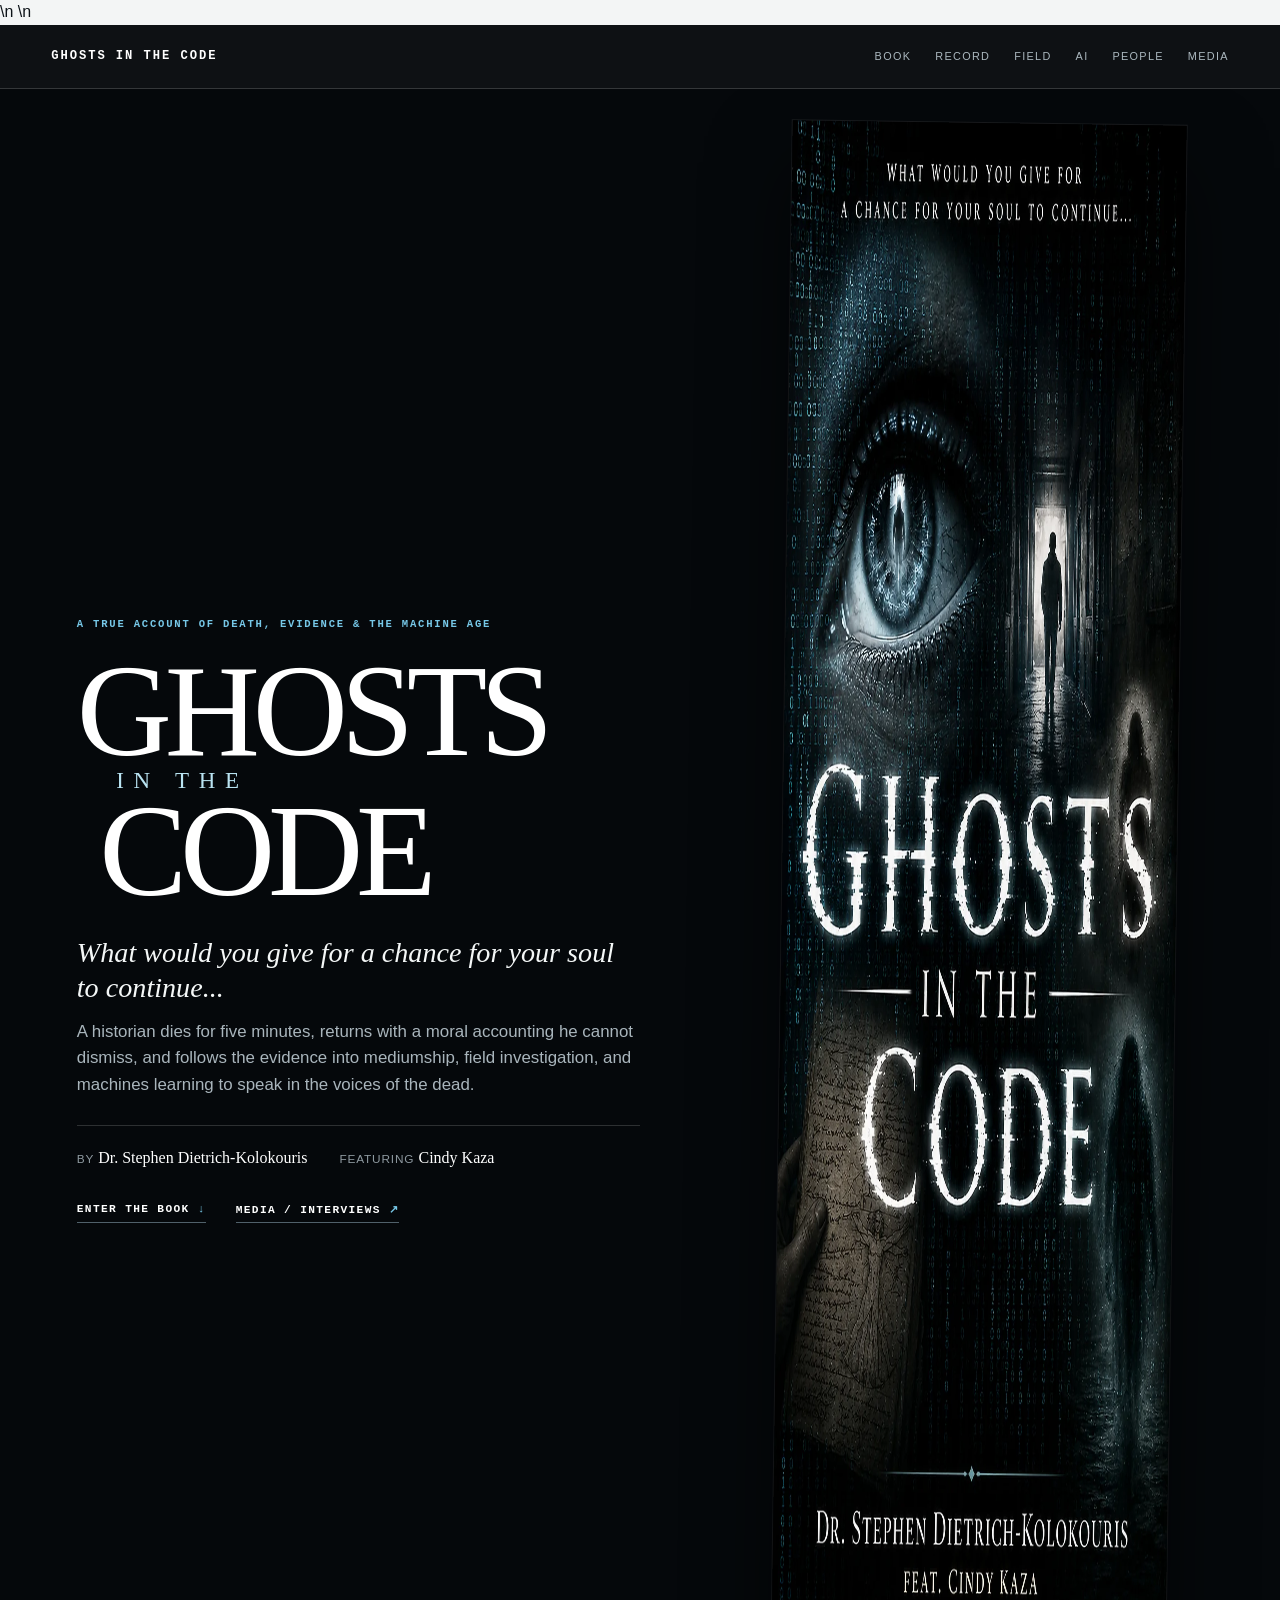
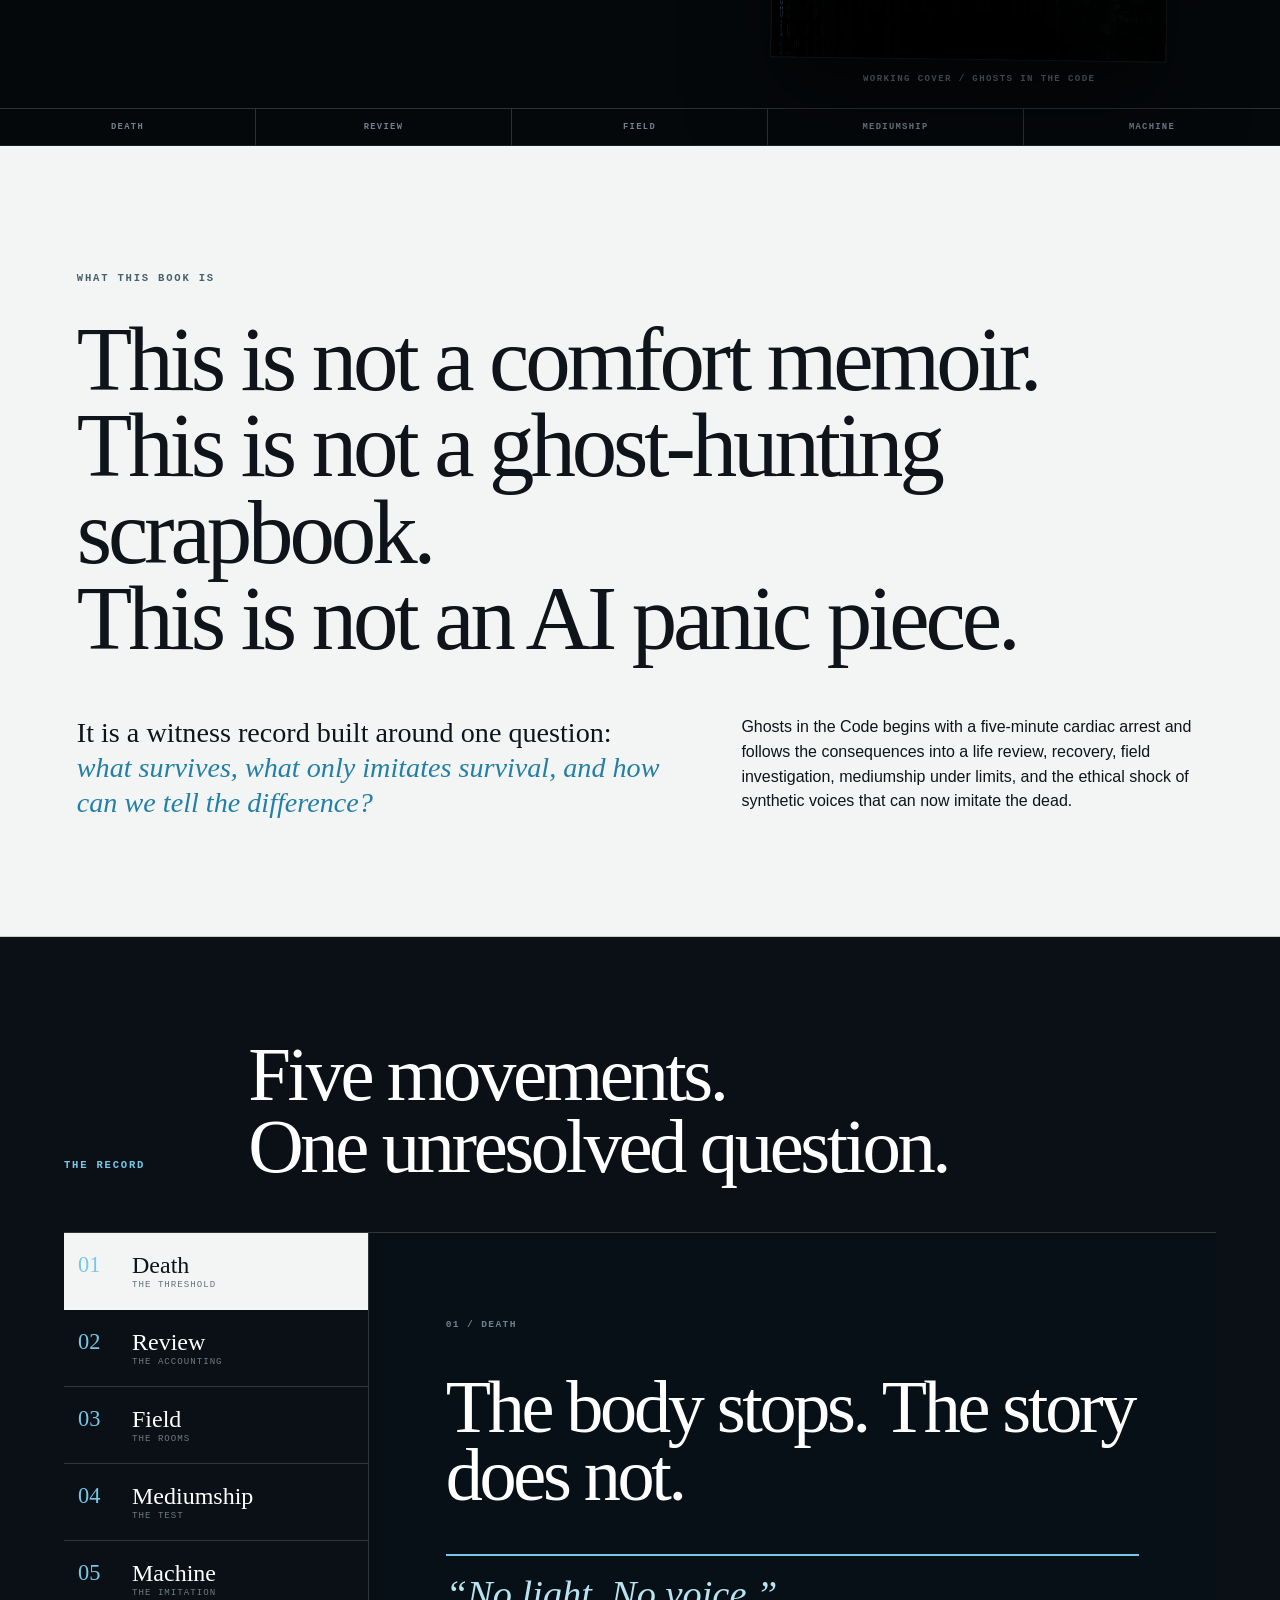
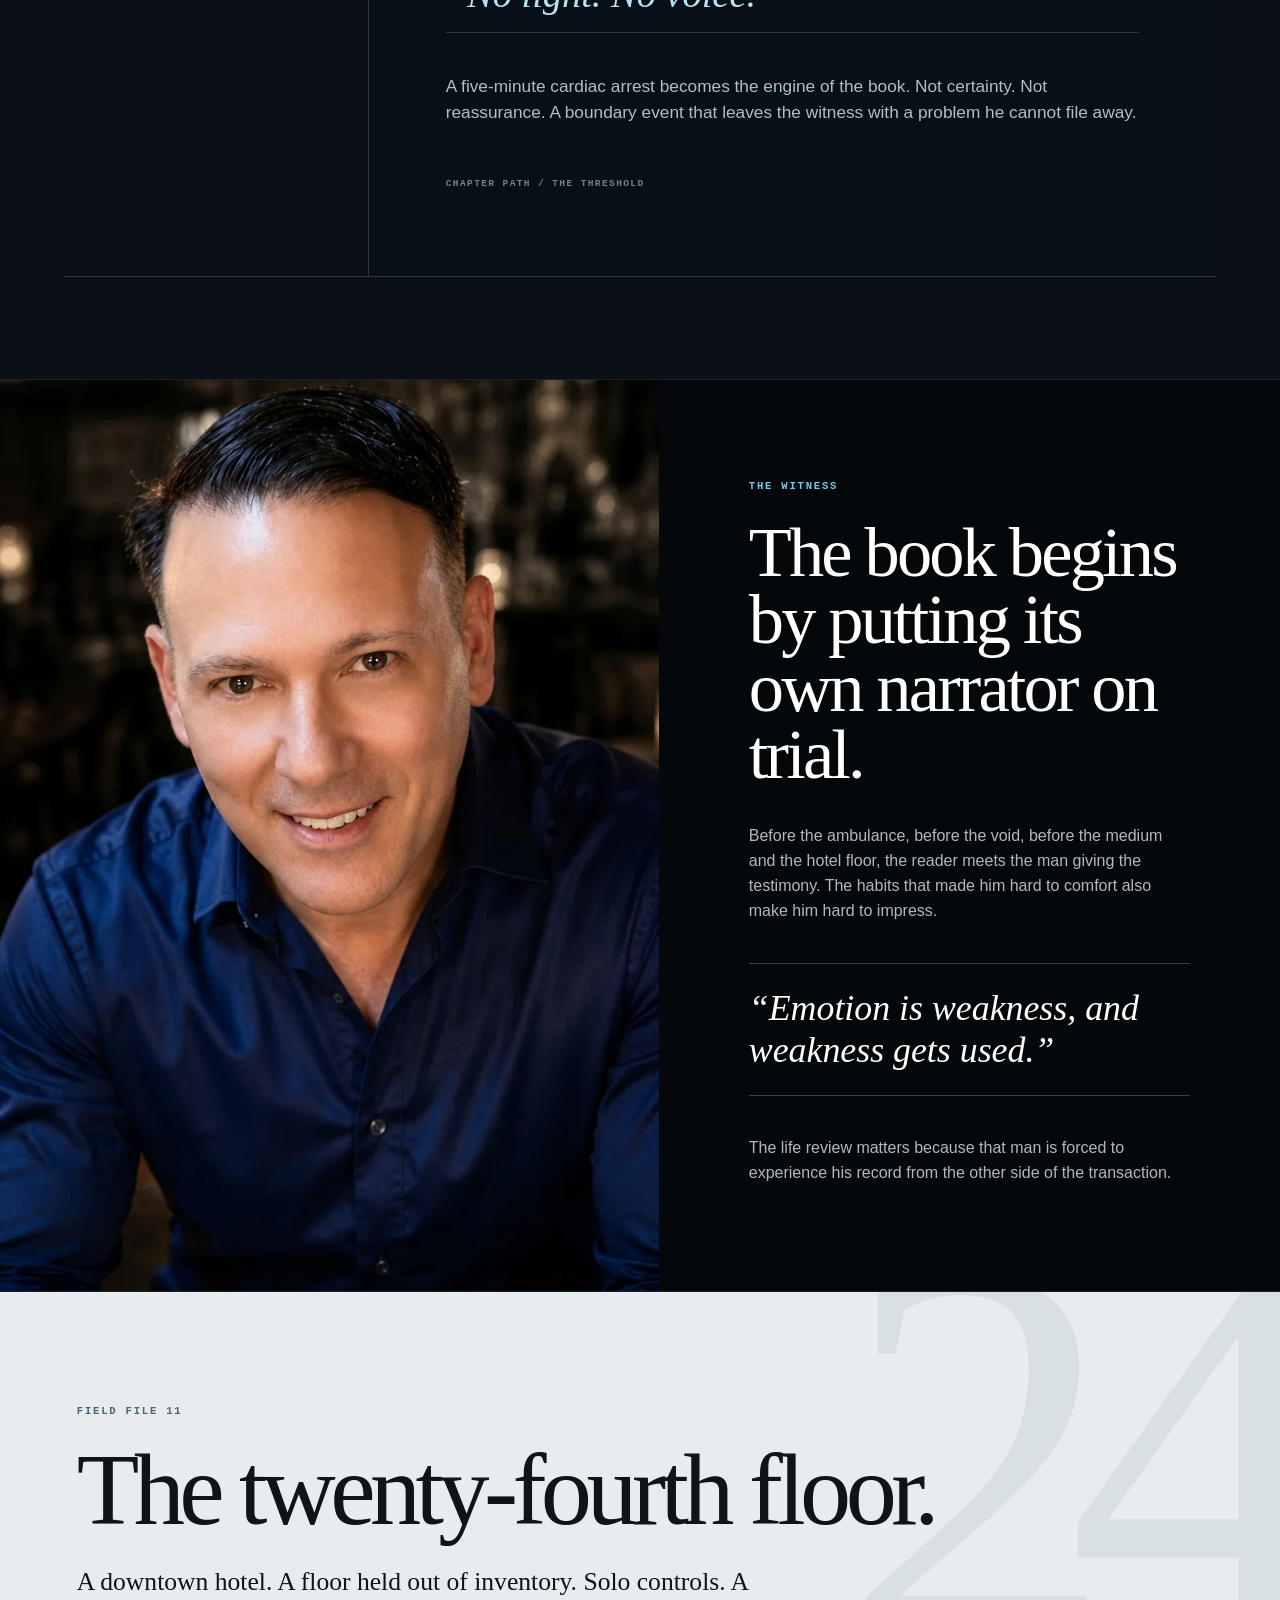
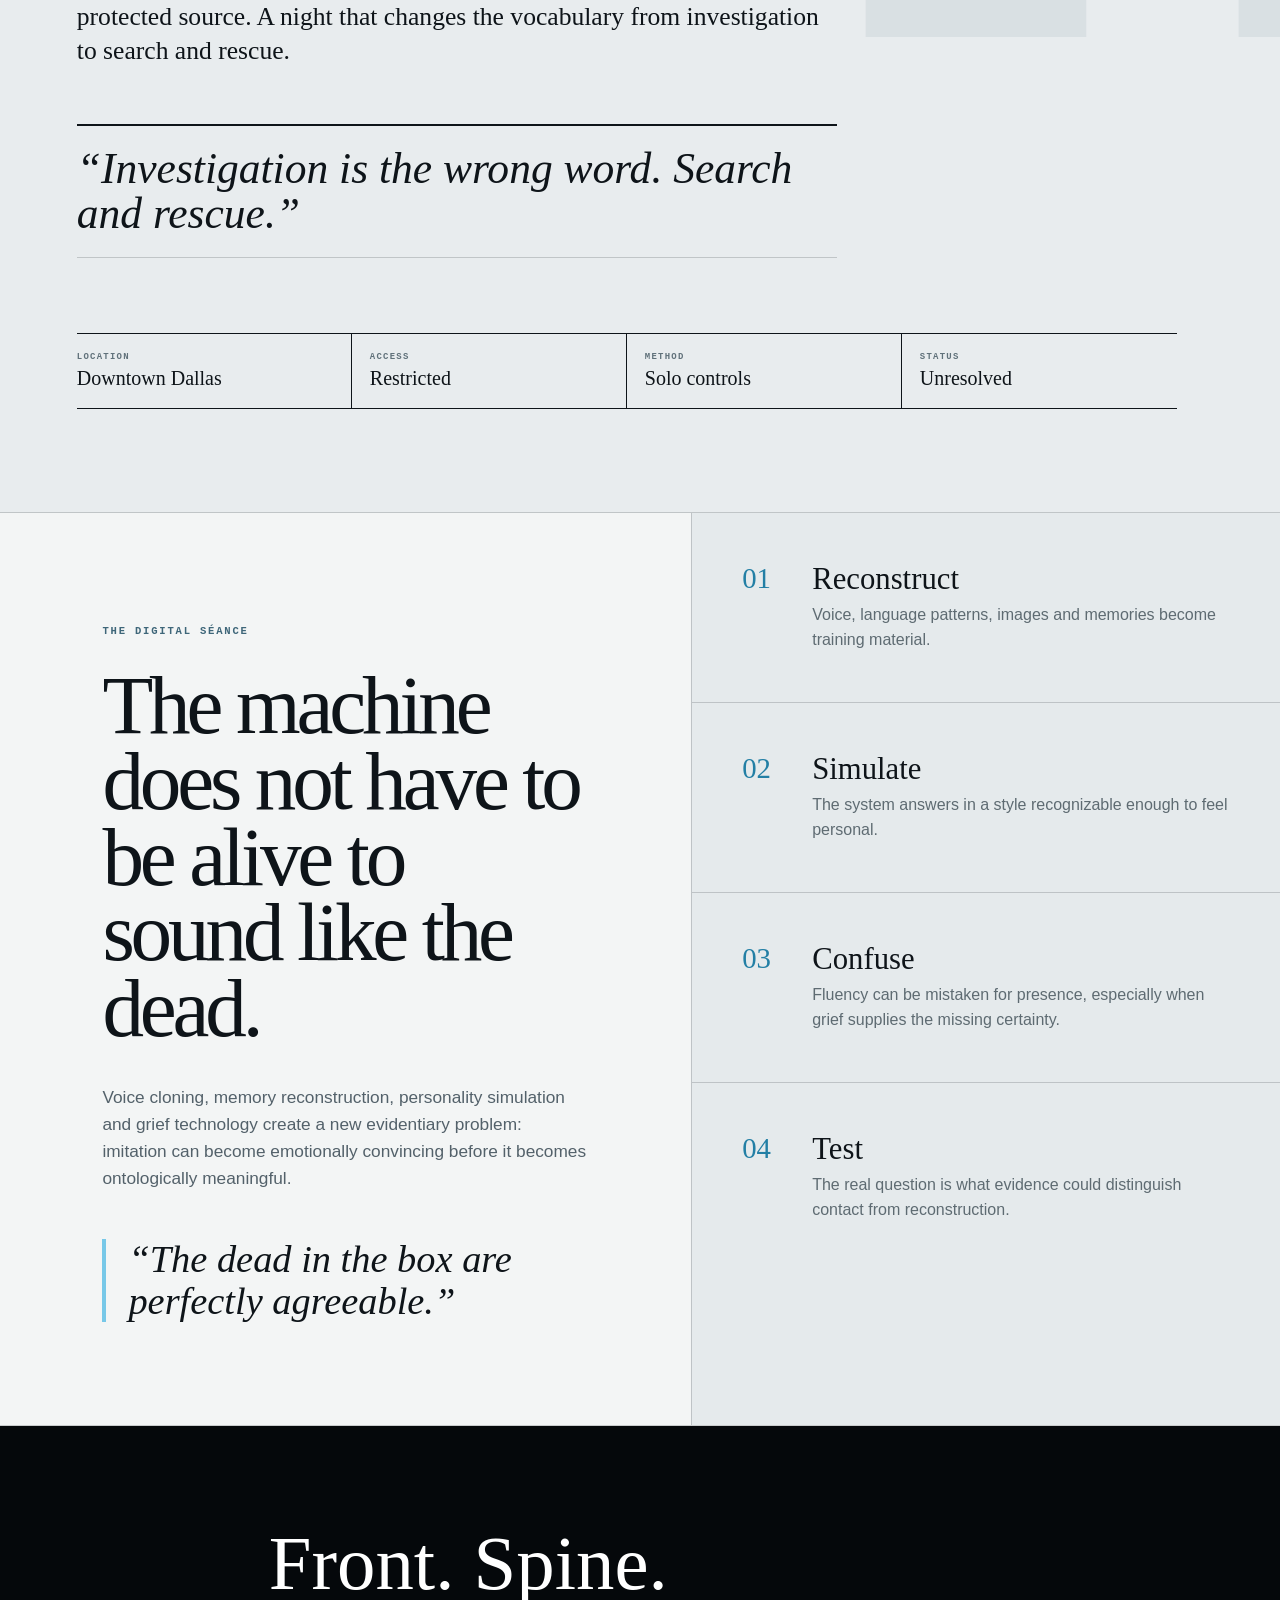
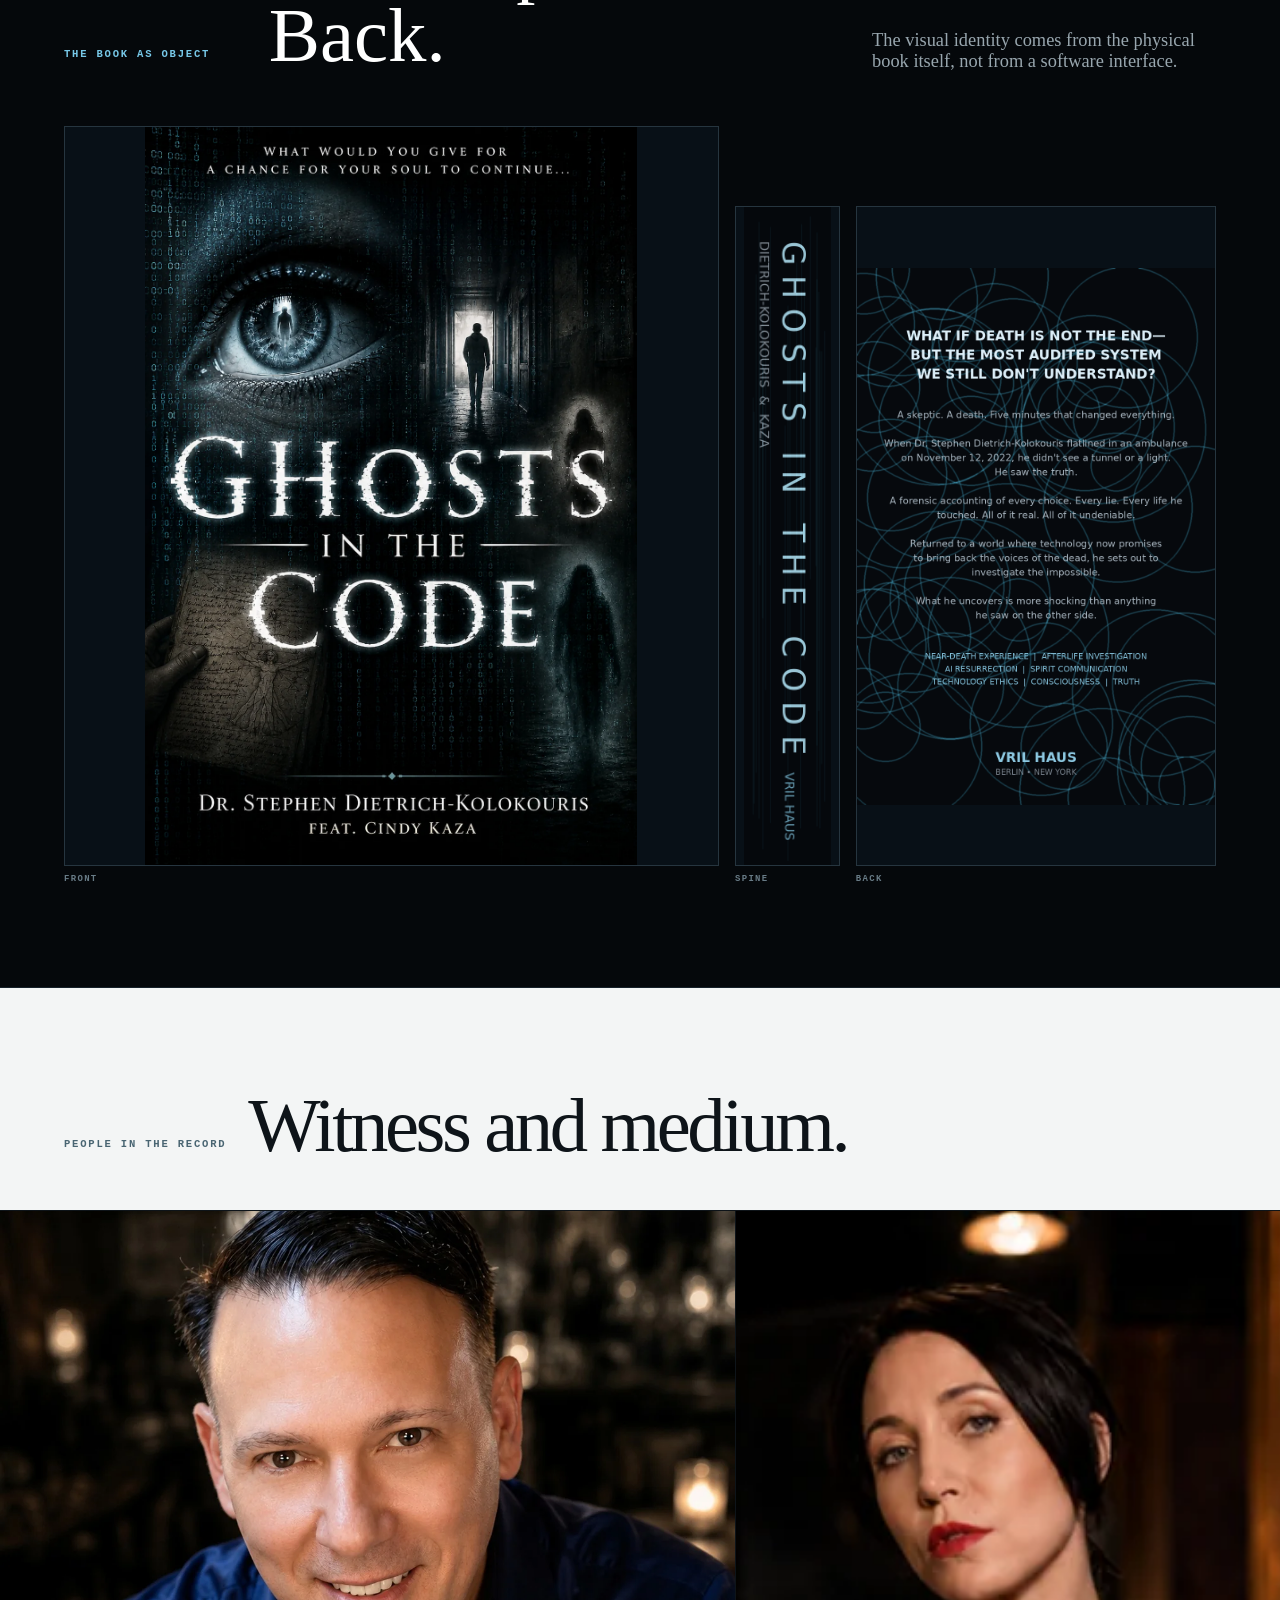
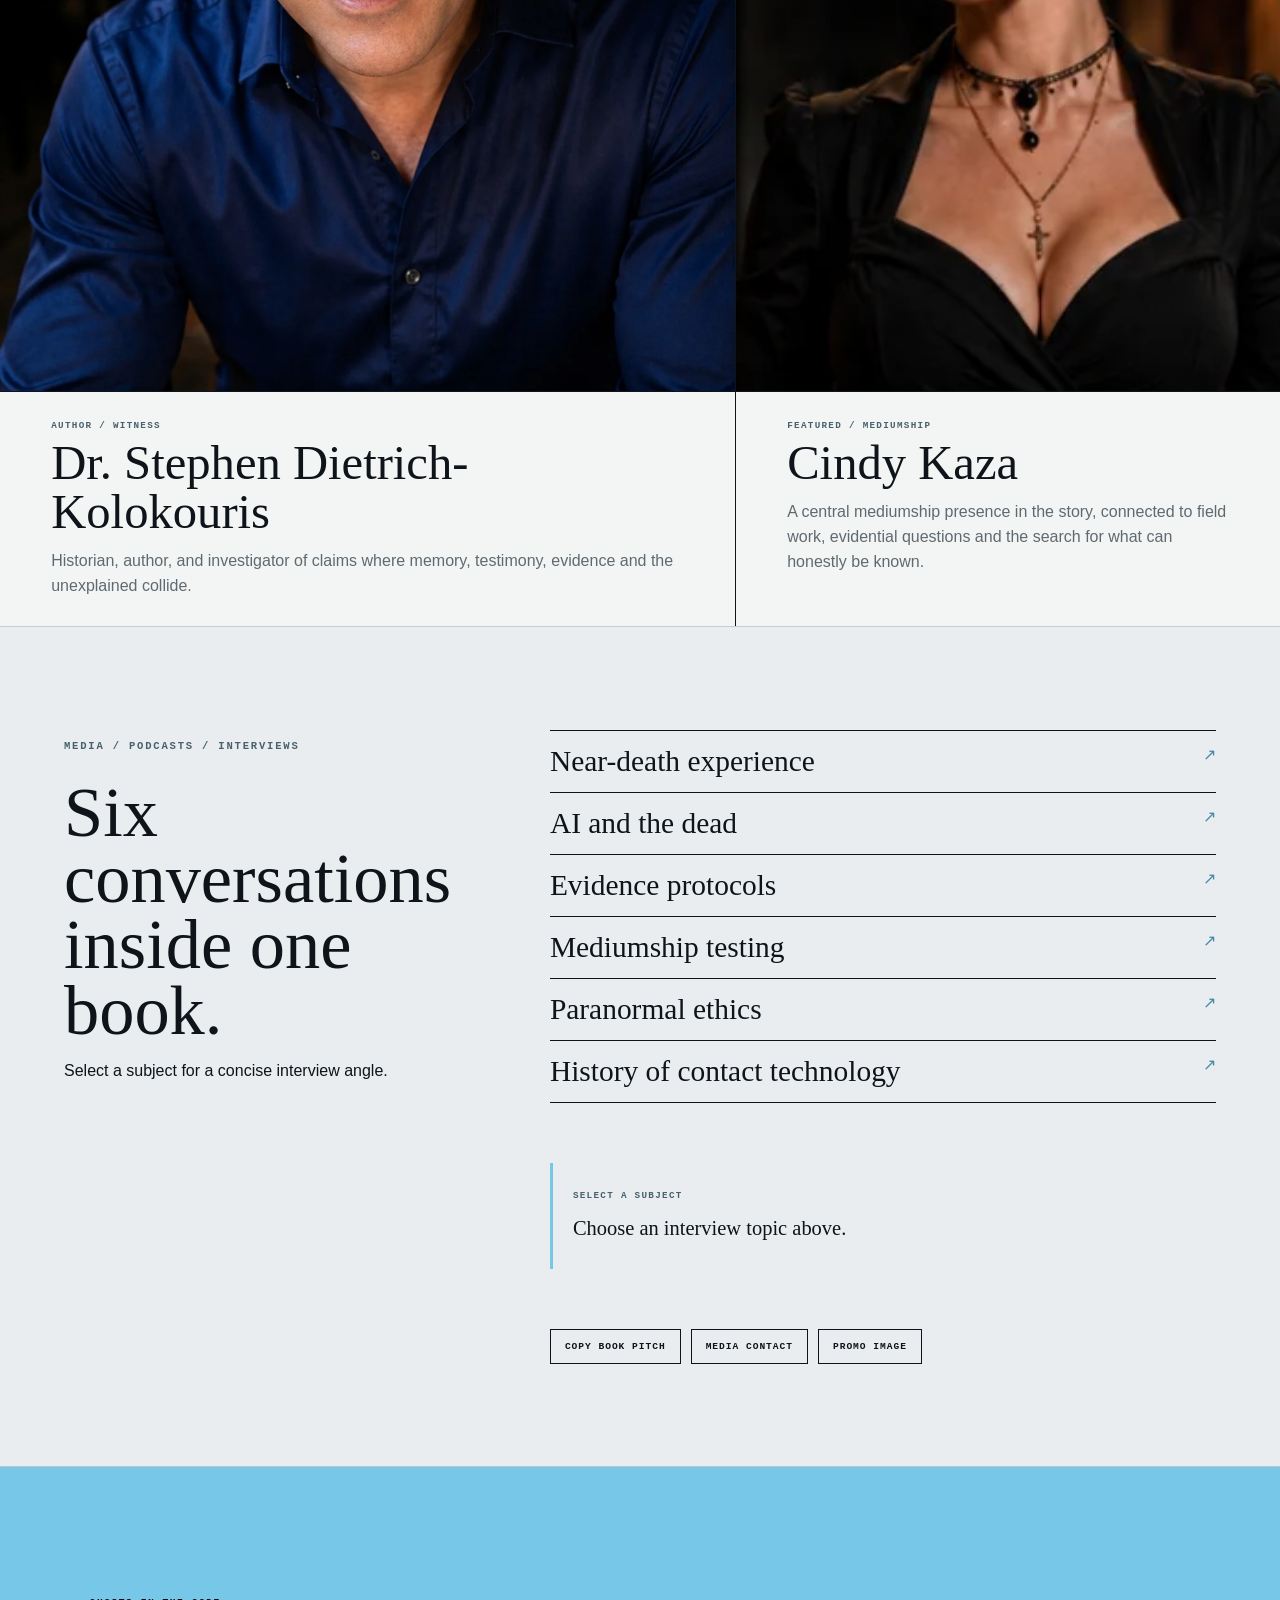
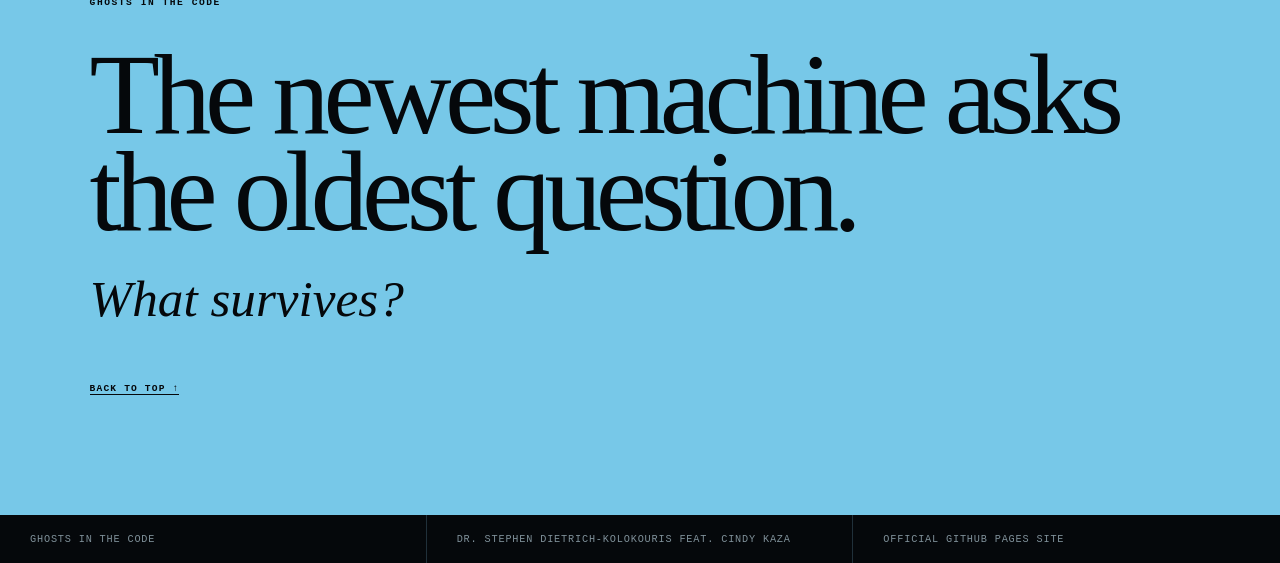
==== commit 5527a394: "Add book metadata and social image dimensions" ====
--- a/index.html
+++ b/index.html
@@ -11,7 +11,7 @@
   <meta property="og:title" content="Ghosts in the Code">
   <meta property="og:description" content="What would you give for a chance for your soul to continue...">
   <meta property="og:url" content="https://skdietrich.github.io/ghosts-in-the-code/">
-  <meta property="og:image" content="https://skdietrich.github.io/ghosts-in-the-code/assets/og-image.jpg">
+  <meta property="og:image" content="https://skdietrich.github.io/ghosts-in-the-code/assets/og-image.jpg">\n  <meta property="og:image:width" content="1200">\n  <meta property="og:image:height" content="630">
   <meta name="twitter:card" content="summary_large_image">
   <meta name="twitter:title" content="Ghosts in the Code">
   <meta name="twitter:description" content="What would you give for a chance for your soul to continue...">
@@ -22,6 +22,32 @@
   <link rel="manifest" href="manifest.webmanifest">
   <link rel="preload" as="image" href="assets/cover.webp" type="image/webp">
   <link rel="stylesheet" href="styles.css?v=cinematic-v2b">
+  <script type="application/ld+json">
+  {
+    "@context": "https://schema.org",
+    "@type": "Book",
+    "name": "Ghosts in the Code",
+    "description": "A true account of death, evidence, mediumship, field investigation, and the machine age of grief.",
+    "url": "https://skdietrich.github.io/ghosts-in-the-code/",
+    "image": "https://skdietrich.github.io/ghosts-in-the-code/assets/cover.jpg",
+    "author": {
+      "@type": "Person",
+      "name": "Dr. Stephen Dietrich-Kolokouris"
+    },
+    "contributor": {
+      "@type": "Person",
+      "name": "Cindy Kaza"
+    },
+    "about": [
+      "Near-death experience",
+      "Consciousness",
+      "Mediumship",
+      "Paranormal investigation",
+      "Artificial intelligence",
+      "Grief technology"
+    ]
+  }
+  </script>
 </head>
 <body>
   <div class="progress" aria-hidden="true"><span data-progress></span></div>
--- a/styles.css
+++ b/styles.css
@@ -1,215 +1,275 @@
 :root{
-  --black:#0b0b0a;
-  --ink:#171714;
-  --paper:#f1eee7;
-  --warm:#d8d0c3;
-  --red:#a72d24;
-  --line:rgba(23,23,20,.22);
+  --black:#05080b;
+  --black2:#0a1015;
+  --ink:#0e1419;
+  --paper:#f3f5f5;
+  --paper2:#e8ecee;
+  --cyan:#77c8e8;
+  --cyan-soft:#b9e3f1;
+  --line-dark:rgba(255,255,255,.16);
+  --line-light:rgba(14,20,25,.18);
   --serif:"Iowan Old Style","Palatino Linotype","Book Antiqua",Palatino,Georgia,serif;
   --sans:"Helvetica Neue",Helvetica,Arial,sans-serif;
   --mono:"SFMono-Regular",Consolas,"Liberation Mono",monospace;
 }
+
 *{box-sizing:border-box}
 html{scroll-behavior:smooth;background:var(--black)}
 body{margin:0;background:var(--paper);color:var(--ink);font-family:var(--sans);font-size:16px;line-height:1.55;overflow-x:hidden}
 img{display:block;max-width:100%}
 a{color:inherit}
 button{font:inherit}
-::selection{background:var(--red);color:#fff}
+::selection{background:var(--cyan);color:var(--black)}
 .skip-link{position:fixed;left:12px;top:-80px;z-index:999;background:#fff;padding:10px 14px}
 .skip-link:focus{top:12px}
 .progress{position:fixed;left:0;right:0;top:0;height:2px;z-index:1000;background:transparent}
-.progress span{display:block;width:0;height:100%;background:var(--red)}
+.progress span{display:block;width:0;height:100%;background:var(--cyan)}
 
 .site-header{
   position:sticky;top:0;z-index:100;
-  min-height:66px;padding:0 clamp(18px,4vw,58px);
+  min-height:64px;padding:0 clamp(18px,4vw,58px);
   display:grid;grid-template-columns:1fr auto;align-items:center;
-  background:rgba(11,11,10,.94);color:#fff;border-bottom:1px solid rgba(255,255,255,.12);
-  backdrop-filter:blur(12px)
-}
-.brand{font:700 .78rem/1 var(--mono);letter-spacing:.16em;text-decoration:none}
+  background:rgba(5,8,11,.96);color:#fff;border-bottom:1px solid var(--line-dark);
+  backdrop-filter:blur(10px)
+}
+.brand{font:700 .76rem/1 var(--mono);letter-spacing:.16em;text-decoration:none}
 .site-nav{display:flex;gap:24px;align-items:center}
-.site-nav a{font-size:.7rem;letter-spacing:.11em;text-transform:uppercase;text-decoration:none;color:#d8d8d4}
-.site-nav a:hover{color:#fff}
-.nav-toggle{display:none;background:transparent;color:#fff;border:1px solid rgba(255,255,255,.35);padding:7px 10px;font:700 .68rem var(--mono);letter-spacing:.1em;text-transform:uppercase}
+.site-nav a{font-size:.68rem;letter-spacing:.12em;text-transform:uppercase;text-decoration:none;color:#abb8bf}
+.site-nav a:hover{color:var(--cyan)}
+.nav-toggle{display:none;background:transparent;color:#fff;border:1px solid rgba(255,255,255,.34);padding:7px 10px;font:700 .66rem var(--mono);letter-spacing:.1em;text-transform:uppercase}
 
 .hero{
-  position:relative;min-height:calc(100svh - 66px);
-  display:grid;grid-template-columns:minmax(0,1.12fr) minmax(320px,.88fr);
-  overflow:hidden;background:var(--black);color:#fff;border-bottom:1px solid #2b2b28
-}
-.hero:before{
-  content:"";position:absolute;inset:0;
-  background:
-    linear-gradient(90deg,rgba(11,11,10,.98) 0%,rgba(11,11,10,.84) 45%,rgba(11,11,10,.18) 100%),
-    url("assets/cover.webp") center 30%/cover no-repeat;
-  filter:saturate(.5) contrast(1.08);
-  opacity:.38
-}
-.hero:after{
-  content:"";position:absolute;inset:0;pointer-events:none;
-  background-image:radial-gradient(rgba(255,255,255,.06) .7px,transparent .7px);
-  background-size:5px 5px;opacity:.16
-}
-.hero-copy{position:relative;z-index:2;padding:clamp(58px,8vw,118px) 3vw 70px clamp(22px,6vw,88px);align-self:center;max-width:1040px}
-.overline,.section-kicker{font:700 .68rem/1.25 var(--mono);letter-spacing:.17em;text-transform:uppercase}
-.overline{color:#c5beb1;margin:0 0 24px}
-.hero h1{margin:0;font:400 clamp(4.7rem,10.4vw,10.5rem)/.8 var(--serif);letter-spacing:-.065em;text-wrap:balance}
+  min-height:calc(100svh - 64px);
+  display:grid;grid-template-columns:minmax(0,1.06fr) minmax(300px,.94fr);
+  grid-template-rows:1fr auto;
+  background:var(--black);color:#fff;border-bottom:1px solid #16212a;
+  overflow:hidden
+}
+.hero-copy{
+  padding:clamp(58px,8vw,118px) 3vw 58px clamp(22px,6vw,88px);
+  align-self:center;max-width:1000px
+}
+.overline,.section-kicker{font:700 .66rem/1.3 var(--mono);letter-spacing:.17em;text-transform:uppercase}
+.overline{color:var(--cyan);margin:0 0 28px}
+.hero h1{margin:0;max-width:830px;text-transform:uppercase}
 .hero h1 span{display:block}
-.hero h1 span:last-child{font-style:italic;margin-left:6%}
-.tagline{margin:34px 0 16px;max-width:780px;font:italic clamp(1.4rem,2.2vw,2.2rem)/1.25 var(--serif);color:#f5f0e9}
-.dek{max-width:730px;margin:0;color:#c8c3ba;font-size:clamp(1rem,1.35vw,1.2rem)}
-.hero-byline{display:flex;gap:34px;flex-wrap:wrap;margin-top:28px;padding-top:22px;border-top:1px solid rgba(255,255,255,.24);max-width:800px;font-size:.78rem;text-transform:uppercase;letter-spacing:.06em;color:#bab5ad}
+.title-ghosts,.title-code{
+  font:400 clamp(5.1rem,10.3vw,10.8rem)/.78 var(--serif);
+  letter-spacing:-.055em
+}
+.title-small{
+  margin:6px 0 8px 7%;
+  font:400 clamp(1rem,1.8vw,1.8rem)/1 var(--serif);
+  letter-spacing:.42em;color:var(--cyan-soft)
+}
+.title-code{margin-left:4%}
+.tagline{margin:32px 0 14px;max-width:760px;font:italic clamp(1.35rem,2.2vw,2.1rem)/1.25 var(--serif);color:#f4f7f7}
+.dek{max-width:720px;margin:0;color:#a9b5bc;font-size:clamp(1rem,1.32vw,1.17rem)}
+.hero-byline{display:flex;gap:32px;flex-wrap:wrap;margin-top:27px;padding-top:20px;border-top:1px solid var(--line-dark);max-width:790px;font-size:.74rem;text-transform:uppercase;letter-spacing:.07em;color:#8f9aa1}
 .hero-byline strong{font-family:var(--serif);font-size:1rem;text-transform:none;letter-spacing:0;color:#fff;font-weight:400}
-.hero-actions{display:flex;gap:28px;flex-wrap:wrap;margin-top:34px}
-.text-link{text-decoration:none;font:.74rem var(--mono);letter-spacing:.12em;text-transform:uppercase;border-bottom:1px solid rgba(255,255,255,.45);padding-bottom:6px}
-.text-link span{color:#e15142}
-.text-link:hover{border-color:#fff}
-.hero-object{position:relative;z-index:2;align-self:center;justify-self:center;width:min(39vw,560px);margin:0;padding:30px}
-.hero-object img{width:100%;filter:drop-shadow(25px 32px 30px rgba(0,0,0,.5));transform:rotate(1.5deg)}
-.hero-object figcaption{margin-top:14px;text-align:center;color:#9d9991;font:600 .6rem var(--mono);letter-spacing:.15em}
-.hero-index{position:absolute;z-index:2;right:18px;bottom:22px;display:flex;gap:11px;writing-mode:vertical-rl;transform:rotate(180deg);font:600 .54rem var(--mono);letter-spacing:.12em;color:#807d77}
-.reveal{opacity:0;transform:translateY(26px);transition:opacity .7s ease,transform .7s ease}
+.hero-actions{display:flex;gap:30px;flex-wrap:wrap;margin-top:32px}
+.hero-actions a{text-decoration:none;font:700 .7rem var(--mono);letter-spacing:.12em;text-transform:uppercase;border-bottom:1px solid #50606a;padding-bottom:6px}
+.hero-actions a span{color:var(--cyan)}
+.hero-actions a:hover{border-color:var(--cyan);color:var(--cyan)}
+.hero-cover{align-self:center;justify-self:center;width:min(37vw,500px);margin:0;padding:34px 40px 24px}
+.hero-cover img{width:100%;box-shadow:0 42px 80px rgba(0,0,0,.55),0 0 0 1px rgba(255,255,255,.08);transform:rotate(.8deg)}
+.hero-cover figcaption{margin-top:14px;text-align:center;color:#64737c;font:600 .57rem var(--mono);letter-spacing:.15em}
+.hero-footer{grid-column:1/3;display:grid;grid-template-columns:repeat(5,1fr);border-top:1px solid var(--line-dark);color:#71808a}
+.hero-footer span{padding:13px 18px;border-right:1px solid var(--line-dark);font:700 .55rem var(--mono);letter-spacing:.15em;text-align:center}
+.hero-footer span:last-child{border-right:0}
+
+.reveal{opacity:0;transform:translateY(24px);transition:opacity .7s ease,transform .7s ease}
 .reveal.in{opacity:1;transform:none}
 
-.declaration{
-  padding:clamp(70px,9vw,130px) clamp(22px,6vw,88px);
-  border-bottom:1px solid var(--ink)
-}
-.declaration h2{max-width:1220px;margin:.35em 0 .55em;font:400 clamp(3.2rem,7.2vw,8rem)/.94 var(--serif);letter-spacing:-.045em}
-.declaration-grid{display:grid;grid-template-columns:1.15fr .85fr;gap:clamp(30px,6vw,90px);max-width:1180px;margin-left:auto}
+.declaration{padding:clamp(72px,9vw,132px) clamp(22px,6vw,88px);background:var(--paper);border-bottom:1px solid var(--line-light)}
+.declaration .section-kicker{color:#48606d}
+.declaration h2{max-width:1280px;margin:.35em 0 .58em;font:400 clamp(3.2rem,7.1vw,7.8rem)/.95 var(--serif);letter-spacing:-.045em}
+.declaration-grid{display:grid;grid-template-columns:1.12fr .88fr;gap:clamp(30px,6vw,90px);max-width:1200px;margin-left:auto}
 .declaration-grid p{margin:0}
-.declaration-grid .lead{font:400 clamp(1.4rem,2.2vw,2.4rem)/1.25 var(--serif)}
-.declaration-grid em{color:var(--red)}
-
-.record{padding:clamp(70px,8vw,120px) clamp(22px,5vw,72px);background:#e7e1d7;border-bottom:1px solid var(--ink)}
-.section-head{display:grid;grid-template-columns:.32fr 1.68fr;align-items:end;margin-bottom:46px}
+.declaration-grid .lead{font:400 clamp(1.45rem,2.2vw,2.35rem)/1.25 var(--serif)}
+.declaration-grid em{color:#237fa5}
+
+.record{padding:clamp(72px,8vw,122px) clamp(22px,5vw,72px);background:var(--black2);color:#fff;border-bottom:1px solid #16212a}
+.section-head{display:grid;grid-template-columns:.32fr 1.68fr;align-items:end;margin-bottom:48px}
+.section-head .section-kicker{color:var(--cyan)}
 .section-head h2{margin:0;font:400 clamp(3rem,6vw,7rem)/.94 var(--serif);letter-spacing:-.045em}
-.record-layout{display:grid;grid-template-columns:minmax(250px,.36fr) 1fr;border-top:1px solid var(--ink);border-bottom:1px solid var(--ink)}
-.record-tabs{border-right:1px solid var(--ink)}
+.record-layout{display:grid;grid-template-columns:minmax(250px,.36fr) 1fr;border-top:1px solid var(--line-dark);border-bottom:1px solid var(--line-dark)}
+.record-tabs{border-right:1px solid var(--line-dark)}
 .record-tabs button{
   width:100%;display:grid;grid-template-columns:44px 1fr;grid-template-areas:"num title" "num sub";gap:0 10px;
-  text-align:left;padding:18px 14px;background:transparent;border:0;border-bottom:1px solid var(--ink);cursor:pointer;color:var(--ink)
+  text-align:left;padding:19px 14px;background:transparent;border:0;border-bottom:1px solid var(--line-dark);cursor:pointer;color:#fff
 }
 .record-tabs button:last-child{border-bottom:0}
-.record-tabs button span{grid-area:num;color:var(--red);font:400 1.4rem var(--serif)}
+.record-tabs button span{grid-area:num;color:var(--cyan);font:400 1.4rem var(--serif)}
 .record-tabs button strong{grid-area:title;font:400 1.5rem var(--serif)}
-.record-tabs button small{grid-area:sub;font:.59rem var(--mono);text-transform:uppercase;letter-spacing:.11em;color:#6e6b65}
-.record-tabs button[aria-selected="true"],.record-tabs button:hover{background:var(--ink);color:#fff}
-.record-tabs button[aria-selected="true"] small,.record-tabs button:hover small{color:#bdb9b1}
-.record-panel{min-height:550px;padding:clamp(36px,6vw,84px);background:var(--paper);display:flex;flex-direction:column;justify-content:center}
-.record-label,.record-route{font:700 .62rem var(--mono);letter-spacing:.14em;text-transform:uppercase;color:#706d67}
+.record-tabs button small{grid-area:sub;font:.57rem var(--mono);text-transform:uppercase;letter-spacing:.11em;color:#6e7b83}
+.record-tabs button[aria-selected="true"],.record-tabs button:hover{background:var(--paper);color:var(--ink)}
+.record-tabs button[aria-selected="true"] small,.record-tabs button:hover small{color:#61717a}
+.record-panel{min-height:550px;padding:clamp(38px,6vw,84px);background:#071017;display:flex;flex-direction:column;justify-content:center}
+.record-label,.record-route{font:700 .6rem var(--mono);letter-spacing:.14em;text-transform:uppercase;color:#6c8391}
 .record-panel h3{max-width:920px;margin:.45em 0 .25em;font:400 clamp(3rem,5.8vw,7rem)/.92 var(--serif);letter-spacing:-.045em}
-.record-panel blockquote{margin:26px 0 22px;padding:18px 0;border-top:2px solid var(--ink);border-bottom:1px solid var(--ink);font:italic clamp(1.8rem,3vw,3.6rem)/1.05 var(--serif)}
-.record-panel>p:not(.record-label):not(.record-route){max-width:790px;font-size:1.08rem}
+.record-panel blockquote{margin:26px 0 22px;padding:18px 0;border-top:2px solid var(--cyan);border-bottom:1px solid var(--line-dark);font:italic clamp(1.8rem,3vw,3.6rem)/1.05 var(--serif);color:var(--cyan-soft)}
+.record-panel>p:not(.record-label):not(.record-route){max-width:790px;font-size:1.08rem;color:#b1bec5}
 .record-route{margin-top:35px}
 
-.witness{display:grid;grid-template-columns:1.05fr .95fr;background:var(--black);color:#fff;border-bottom:1px solid #222}
-.witness-photo{min-height:740px;overflow:hidden}
-.witness-photo img{width:100%;height:100%;object-fit:cover;filter:grayscale(1) contrast(1.06)}
-.witness-copy{padding:clamp(55px,7vw,105px);align-self:center}
+.witness{display:grid;grid-template-columns:1.03fr .97fr;background:var(--black);color:#fff;border-bottom:1px solid #16212a}
+.witness-photo{min-height:760px;overflow:hidden;background:#0a0d10}
+.witness-photo img{width:100%;height:100%;object-fit:cover}
+.witness-copy{padding:clamp(58px,7vw,108px);align-self:center}
+.witness-copy .section-kicker{color:var(--cyan)}
 .witness-copy h2{margin:.35em 0 .5em;font:400 clamp(3rem,5.5vw,6.6rem)/.96 var(--serif);letter-spacing:-.04em}
-.witness-copy p{max-width:670px;color:#c9c5bd}
-.witness-copy blockquote{margin:40px 0;padding:24px 0;border-top:1px solid #555;border-bottom:1px solid #555;font:italic clamp(1.7rem,2.8vw,3.2rem)/1.15 var(--serif);color:#fff}
-
-.field{padding:clamp(72px,8vw,120px) clamp(22px,5vw,72px);border-bottom:1px solid var(--ink)}
-.field-head{display:grid;grid-template-columns:.32fr 1.05fr .63fr;gap:30px;align-items:end}
-.field-head h2{margin:0;font:400 clamp(3.6rem,7vw,8rem)/.92 var(--serif);letter-spacing:-.05em}
-.field-head>p:last-child{margin:0;font:1.2rem/1.45 var(--serif)}
-.field-image{position:relative;margin:54px 0 0;min-height:560px;background:var(--black);overflow:hidden}
-.field-image img{width:100%;height:620px;object-fit:cover;filter:grayscale(1) contrast(1.08)}
-.field-image:after{content:"";position:absolute;inset:0;background:linear-gradient(90deg,rgba(0,0,0,.04),rgba(0,0,0,.72))}
-.field-image figcaption{position:absolute;z-index:2;right:0;top:0;bottom:0;width:min(40%,520px);display:flex;flex-direction:column;justify-content:space-between;padding:36px;color:#fff}
-.field-image figcaption span{font:700 .62rem var(--mono);letter-spacing:.16em}
-.field-image figcaption strong{font:400 clamp(2rem,3.5vw,4.3rem)/1.04 var(--serif)}
-.field-facts{display:grid;grid-template-columns:repeat(4,1fr);border:1px solid var(--ink);border-top:0}
-.field-facts div{padding:18px;border-right:1px solid var(--ink)}
+.witness-copy p{max-width:680px;color:#aeb9bf}
+.witness-copy blockquote{margin:40px 0;padding:24px 0;border-top:1px solid #33424b;border-bottom:1px solid #33424b;font:italic clamp(1.7rem,2.8vw,3.2rem)/1.15 var(--serif);color:#fff}
+
+.field{position:relative;overflow:hidden;min-height:760px;padding:clamp(70px,8vw,120px) clamp(22px,6vw,88px);background:var(--paper2);border-bottom:1px solid var(--line-light)}
+.field-number{position:absolute;right:-1vw;top:-9vw;font:400 clamp(22rem,43vw,42rem)/1 var(--serif);letter-spacing:-.09em;color:#d9e0e3;user-select:none}
+.field-copy{position:relative;z-index:2;max-width:880px}
+.field-copy .section-kicker{color:#496572}
+.field-copy h2{margin:.25em 0 .28em;font:400 clamp(4rem,8vw,9rem)/.9 var(--serif);letter-spacing:-.055em}
+.field-lede{max-width:760px;font:400 clamp(1.3rem,2vw,2rem)/1.35 var(--serif)}
+.field blockquote{margin:55px 0 0;max-width:760px;padding:20px 0;border-top:2px solid var(--ink);border-bottom:1px solid var(--line-light);font:italic clamp(2rem,3.4vw,4rem)/1.05 var(--serif)}
+.field-facts{position:relative;z-index:2;display:grid;grid-template-columns:repeat(4,1fr);max-width:1100px;margin-top:75px;border-top:1px solid var(--ink);border-bottom:1px solid var(--ink)}
+.field-facts div{padding:18px 18px 18px 0;border-right:1px solid var(--ink)}
+.field-facts div+div{padding-left:18px}
 .field-facts div:last-child{border-right:0}
-.field-facts span{display:block;font:700 .58rem var(--mono);letter-spacing:.14em;color:#6d6a64}
-.field-facts strong{display:block;margin-top:4px;font:400 1.25rem var(--serif)}
-
-.machine{display:grid;grid-template-columns:1.08fr .92fr;background:var(--black);color:#fff;border-bottom:1px solid #222}
-.machine-copy{padding:clamp(65px,8vw,120px)}
-.machine-copy h2{margin:.35em 0 .45em;font:400 clamp(3.5rem,6.5vw,7.5rem)/.9 var(--serif);letter-spacing:-.05em}
-.machine-copy>p:not(.section-kicker){max-width:720px;color:#c9c5bd;font-size:1.08rem}
-.machine-copy blockquote{margin:48px 0 0;padding-left:22px;border-left:4px solid var(--red);font:italic clamp(1.8rem,3vw,3.6rem)/1.08 var(--serif)}
-.machine-steps{border-left:1px solid #3a3a36}
-.machine-steps article{min-height:190px;padding:32px clamp(24px,4vw,50px);display:grid;grid-template-columns:52px 1fr;grid-template-areas:"n h" "n p";gap:6px 18px;border-bottom:1px solid #3a3a36;align-content:center}
+.field-facts span{display:block;font:700 .56rem var(--mono);letter-spacing:.14em;color:#60717a}
+.field-facts strong{display:block;margin-top:5px;font:400 1.25rem var(--serif)}
+
+.machine{display:grid;grid-template-columns:1.08fr .92fr;background:var(--paper);color:var(--ink);border-bottom:1px solid var(--line-light)}
+.machine-copy{padding:clamp(68px,8vw,122px)}
+.machine-copy .section-kicker{color:#3e6679}
+.machine-copy h2{margin:.35em 0 .45em;font:400 clamp(3.5rem,6.5vw,7.5rem)/.91 var(--serif);letter-spacing:-.05em}
+.machine-copy>p:not(.section-kicker){max-width:730px;color:#53616a;font-size:1.08rem}
+.machine-copy blockquote{margin:48px 0 0;padding-left:22px;border-left:4px solid var(--cyan);font:italic clamp(1.8rem,3vw,3.6rem)/1.08 var(--serif)}
+.machine-steps{border-left:1px solid var(--line-light);background:#e5eaec}
+.machine-steps article{min-height:190px;padding:32px clamp(24px,4vw,50px);display:grid;grid-template-columns:52px 1fr;grid-template-areas:"n h" "n p";gap:6px 18px;border-bottom:1px solid var(--line-light);align-content:center}
 .machine-steps article:last-child{border-bottom:0}
-.machine-steps span{grid-area:n;color:#e35a4b;font:400 1.8rem var(--serif)}
+.machine-steps span{grid-area:n;color:#237fa5;font:400 1.8rem var(--serif)}
 .machine-steps h3{grid-area:h;margin:0;font:400 clamp(1.8rem,2.4vw,3rem) var(--serif)}
-.machine-steps p{grid-area:p;margin:0;color:#aaa69f}
-
-.book-object{padding:clamp(72px,8vw,120px) clamp(22px,5vw,72px);background:#e7e1d7;border-bottom:1px solid var(--ink)}
+.machine-steps p{grid-area:p;margin:0;color:#5e6b72}
+
+.book-object{padding:clamp(72px,8vw,120px) clamp(22px,5vw,72px);background:var(--black);color:#fff;border-bottom:1px solid #16212a}
 .object-copy{display:grid;grid-template-columns:.32fr 1.05fr .63fr;gap:30px;align-items:end}
+.object-copy .section-kicker{color:var(--cyan)}
 .object-copy h2{margin:0;font:400 clamp(3.2rem,6vw,6.8rem)/.94 var(--serif)}
-.object-copy p:last-child{margin:0;font:1.15rem var(--serif)}
+.object-copy p:last-child{margin:0;color:#98a6ae;font:1.15rem var(--serif)}
 .object-grid{display:grid;grid-template-columns:1fr .16fr .55fr;gap:16px;align-items:end;margin-top:54px}
 .object-grid figure{margin:0}
-.object-grid img{width:100%;background:#d8d0c3;border:1px solid var(--ink);object-fit:contain}
+.object-grid img{width:100%;background:#081017;border:1px solid #26353f;object-fit:contain}
 .object-grid figure:nth-child(1) img{height:min(65vw,740px)}
 .object-grid figure:nth-child(2) img,.object-grid figure:nth-child(3) img{height:min(58vw,660px)}
-.object-grid figcaption{margin-top:8px;font:700 .58rem var(--mono);letter-spacing:.15em}
-
-.people{padding:clamp(72px,8vw,120px) 0 0;background:var(--paper);border-bottom:1px solid var(--ink)}
-.section-head.compact{padding:0 clamp(22px,5vw,72px)}
+.object-grid figcaption{margin-top:8px;color:#687b86;font:700 .56rem var(--mono);letter-spacing:.15em}
+
+.people{padding:clamp(72px,8vw,120px) 0 0;background:var(--paper);border-bottom:1px solid var(--line-light)}
+.section-head.compact{padding:0 clamp(22px,5vw,72px);color:var(--ink)}
+.section-head.compact .section-kicker{color:#496572}
 .people-grid{display:grid;grid-template-columns:1.15fr .85fr;margin-top:48px;border-top:1px solid var(--ink)}
 .person:first-child{border-right:1px solid var(--ink)}
-.person picture{display:block;height:min(68vw,780px);overflow:hidden}
-.person img{width:100%;height:100%;object-fit:cover;filter:grayscale(1)}
+.person picture{display:block;height:min(68vw,780px);overflow:hidden;background:#0c0f12}
+.person img{width:100%;height:100%;object-fit:cover}
 .person:last-child img{object-position:center 20%}
 .person>div{padding:28px clamp(22px,4vw,52px);border-top:1px solid var(--ink)}
-.person>div p{margin:0 0 8px;font:700 .6rem var(--mono);letter-spacing:.14em}
+.person>div p{margin:0 0 8px;font:700 .58rem var(--mono);letter-spacing:.14em;color:#47616e}
 .person h3{margin:0 0 12px;font:400 clamp(2.1rem,3.8vw,4.7rem)/1 var(--serif)}
-.person span{display:block;max-width:720px;color:#5f5c57}
-
-.media{display:grid;grid-template-columns:.78fr 1.22fr;gap:60px;padding:clamp(72px,8vw,120px) clamp(22px,5vw,72px);border-bottom:1px solid var(--ink)}
+.person span{display:block;max-width:720px;color:#5f6a70}
+
+.media{display:grid;grid-template-columns:.78fr 1.22fr;gap:60px;padding:clamp(72px,8vw,120px) clamp(22px,5vw,72px);background:#e9edef;border-bottom:1px solid var(--line-light)}
+.media-copy .section-kicker{color:#48616e}
 .media-copy h2{margin:.35em 0 .2em;font:400 clamp(3rem,5.5vw,6.5rem)/.94 var(--serif)}
 .media-topics{border-top:1px solid var(--ink)}
 .media-topics button{width:100%;display:flex;justify-content:space-between;padding:14px 0;background:transparent;border:0;border-bottom:1px solid var(--ink);text-align:left;font:400 clamp(1.45rem,2.3vw,2.6rem) var(--serif);cursor:pointer;color:var(--ink)}
-.media-topics button:after{content:"↗";font:400 1rem var(--sans)}
-.media-topics button:hover,.media-topics button.active{color:var(--red);padding-left:8px}
+.media-topics button:after{content:"↗";font:400 1rem var(--sans);color:#478aa7}
+.media-topics button:hover,.media-topics button.active{color:#1f789d;padding-left:8px}
 .media-brief,.media-actions{grid-column:2}
-.media-brief{min-height:106px;padding:18px 0 0 20px;border-left:3px solid var(--red)}
-.media-brief span{font:700 .6rem var(--mono);letter-spacing:.14em}
+.media-brief{min-height:106px;padding:18px 0 0 20px;border-left:3px solid var(--cyan)}
+.media-brief span{font:700 .58rem var(--mono);letter-spacing:.14em;color:#46616f}
 .media-brief p{margin:8px 0 0;font:400 1.28rem/1.4 var(--serif)}
 .media-actions{display:flex;gap:10px;flex-wrap:wrap}
-.media-actions a,.media-actions button{background:transparent;border:1px solid var(--ink);padding:11px 14px;text-decoration:none;font:700 .62rem var(--mono);letter-spacing:.1em;text-transform:uppercase;cursor:pointer;color:var(--ink)}
+.media-actions a,.media-actions button{background:transparent;border:1px solid var(--ink);padding:11px 14px;text-decoration:none;font:700 .6rem var(--mono);letter-spacing:.1em;text-transform:uppercase;cursor:pointer;color:var(--ink)}
 .media-actions a:hover,.media-actions button:hover{background:var(--ink);color:#fff}
 
-.finale{min-height:72vh;padding:clamp(70px,9vw,135px) 7vw;display:flex;flex-direction:column;justify-content:center;align-items:flex-start;background:var(--red);color:#fff}
-.finale>p{font:700 .62rem var(--mono);letter-spacing:.16em}
+.finale{min-height:72vh;padding:clamp(70px,9vw,135px) 7vw;display:flex;flex-direction:column;justify-content:center;align-items:flex-start;background:var(--cyan);color:var(--black)}
+.finale>p{font:700 .6rem var(--mono);letter-spacing:.16em}
 .finale h2{max-width:1300px;margin:.25em 0;font:400 clamp(4rem,9vw,10rem)/.84 var(--serif);letter-spacing:-.055em}
 .finale strong{font:italic clamp(2.2rem,4vw,4.8rem) var(--serif);font-weight:400}
-.finale a{margin-top:55px;text-decoration:none;border-bottom:1px solid currentColor;font:700 .62rem var(--mono);letter-spacing:.12em;text-transform:uppercase}
-
-.site-footer{display:grid;grid-template-columns:1fr 1fr 1fr;background:var(--black);color:#a9a69f;font:.66rem var(--mono);letter-spacing:.08em;text-transform:uppercase}
-.site-footer div{padding:18px clamp(16px,3vw,30px);border-right:1px solid #333}
+.finale a{margin-top:55px;text-decoration:none;border-bottom:1px solid currentColor;font:700 .6rem var(--mono);letter-spacing:.12em;text-transform:uppercase}
+
+.site-footer{display:grid;grid-template-columns:1fr 1fr 1fr;background:var(--black);color:#7f9099;font:.64rem var(--mono);letter-spacing:.08em;text-transform:uppercase}
+.site-footer div{padding:18px clamp(16px,3vw,30px);border-right:1px solid #20303a}
 .site-footer div:last-child{border-right:0}
 
 @media(max-width:1040px){
-  .site-header{grid-template-columns:1fr auto}.nav-toggle{display:block}.site-nav{display:none;grid-column:1/3;padding:14px 0;border-top:1px solid rgba(255,255,255,.15);flex-wrap:wrap}.site-header.open .site-nav{display:flex}
-  .hero{grid-template-columns:1fr .72fr}.hero-object{width:min(42vw,460px)}
-  .section-head,.field-head,.object-copy{grid-template-columns:1fr;gap:14px}
+  .site-header{grid-template-columns:1fr auto}
+  .nav-toggle{display:block}
+  .site-nav{display:none;grid-column:1/3;padding:14px 0;border-top:1px solid var(--line-dark);flex-wrap:wrap}
+  .site-header.open .site-nav{display:flex}
+  .hero{grid-template-columns:1fr .72fr}
+  .hero-cover{width:min(43vw,450px);padding-left:12px;padding-right:28px}
+  .section-head,.object-copy{grid-template-columns:1fr;gap:14px}
   .declaration-grid{grid-template-columns:1fr;max-width:none;margin-left:0}
   .record-layout{grid-template-columns:220px 1fr}
-  .field-head>p:last-child,.object-copy p:last-child{max-width:720px}
-  .media{grid-template-columns:1fr;gap:34px}.media-brief,.media-actions{grid-column:1}
-}
+  .media{grid-template-columns:1fr;gap:34px}
+  .media-brief,.media-actions{grid-column:1}
+}
+
 @media(max-width:760px){
-  .site-header{min-height:58px;padding:8px 14px}.brand{font-size:.66rem}
-  .hero{min-height:auto;grid-template-columns:1fr;padding-bottom:30px}.hero:before{background:linear-gradient(rgba(11,11,10,.86),rgba(11,11,10,.95)),url("assets/cover.webp") center/cover no-repeat;opacity:.38}
-  .hero-copy{padding:52px 20px 24px}.hero h1{font-size:clamp(4.2rem,20vw,6.8rem)}.hero h1 span:last-child{margin-left:0}.hero-object{width:76vw;max-width:430px;padding:0 22px 20px}.hero-index{display:none}
-  .hero-byline{display:block}.hero-byline span{display:block;margin-bottom:8px}
-  .declaration{padding:58px 20px}.declaration h2{font-size:clamp(2.6rem,12vw,4.6rem)}
-  .record{padding:58px 14px}.record-layout{grid-template-columns:1fr}.record-tabs{display:flex;overflow:auto;border-right:0;border-bottom:1px solid var(--ink)}.record-tabs button{min-width:155px;border-bottom:0;border-right:1px solid var(--ink)}.record-panel{min-height:430px;padding:38px 22px}.record-panel h3{font-size:clamp(2.8rem,12vw,4.8rem)}
-  .witness{grid-template-columns:1fr}.witness-photo{min-height:520px}.witness-copy{padding:54px 22px}
-  .field{padding:58px 14px}.field-image{min-height:520px}.field-image img{height:520px}.field-image:after{background:linear-gradient(0deg,rgba(0,0,0,.76),rgba(0,0,0,.06))}.field-image figcaption{left:0;right:0;top:auto;width:auto;height:48%;padding:24px}.field-facts{grid-template-columns:1fr 1fr}.field-facts div:nth-child(2){border-right:0}.field-facts div:nth-child(-n+2){border-bottom:1px solid var(--ink)}
-  .machine{grid-template-columns:1fr}.machine-copy{padding:58px 22px}.machine-steps{border-left:0;border-top:1px solid #333}
-  .book-object{padding:58px 14px}.object-grid{grid-template-columns:1fr .18fr .55fr;gap:8px}.object-grid figure:nth-child(1) img{height:110vw}.object-grid figure:nth-child(2) img,.object-grid figure:nth-child(3) img{height:95vw}
-  .people{padding-top:58px}.section-head.compact{padding:0 18px}.people-grid{grid-template-columns:1fr}.person:first-child{border-right:0;border-bottom:1px solid var(--ink)}.person picture{height:520px}
-  .media{padding:58px 18px}.finale{padding:70px 22px}.finale h2{font-size:clamp(4rem,18vw,6.8rem)}
-  .site-footer{grid-template-columns:1fr}.site-footer div{border-right:0;border-bottom:1px solid #333}
-}
-@media(prefers-reduced-motion:reduce){html{scroll-behavior:auto}.reveal{opacity:1;transform:none;transition:none}}
+  .site-header{min-height:58px;padding:8px 14px}
+  .brand{font-size:.64rem}
+  .hero{min-height:auto;grid-template-columns:1fr;grid-template-rows:auto auto auto}
+  .hero-copy{padding:50px 20px 20px}
+  .title-ghosts,.title-code{font-size:clamp(4.3rem,21vw,6.7rem)}
+  .title-code{margin-left:0}
+  .title-small{margin-left:4%;font-size:1rem}
+  .hero-cover{width:72vw;max-width:430px;padding:12px 0 34px}
+  .hero-footer{grid-column:1;grid-template-columns:1fr 1fr 1fr}
+  .hero-footer span:nth-child(n+4){display:none}
+  .hero-byline{display:block}
+  .hero-byline span{display:block;margin-bottom:8px}
+
+  .declaration{padding:58px 20px}
+  .declaration h2{font-size:clamp(2.7rem,12vw,4.7rem)}
+
+  .record{padding:58px 14px}
+  .record-layout{grid-template-columns:1fr}
+  .record-tabs{display:flex;overflow:auto;border-right:0;border-bottom:1px solid var(--line-dark)}
+  .record-tabs button{min-width:155px;border-bottom:0;border-right:1px solid var(--line-dark)}
+  .record-panel{min-height:430px;padding:38px 22px}
+  .record-panel h3{font-size:clamp(2.8rem,12vw,4.8rem)}
+
+  .witness{grid-template-columns:1fr}
+  .witness-photo{min-height:520px}
+  .witness-copy{padding:54px 22px}
+
+  .field{min-height:auto;padding:70px 20px}
+  .field-number{right:-9vw;top:-4vw;font-size:72vw}
+  .field-copy h2{font-size:clamp(3.8rem,17vw,6rem)}
+  .field-facts{grid-template-columns:1fr 1fr;margin-top:55px}
+  .field-facts div:nth-child(2){border-right:0}
+  .field-facts div:nth-child(-n+2){border-bottom:1px solid var(--ink)}
+
+  .machine{grid-template-columns:1fr}
+  .machine-copy{padding:58px 22px}
+  .machine-steps{border-left:0;border-top:1px solid var(--line-light)}
+
+  .book-object{padding:58px 14px}
+  .object-grid{grid-template-columns:1fr .18fr .55fr;gap:8px}
+  .object-grid figure:nth-child(1) img{height:110vw}
+  .object-grid figure:nth-child(2) img,.object-grid figure:nth-child(3) img{height:95vw}
+
+  .people{padding-top:58px}
+  .section-head.compact{padding:0 18px}
+  .people-grid{grid-template-columns:1fr}
+  .person:first-child{border-right:0;border-bottom:1px solid var(--ink)}
+  .person picture{height:520px}
+
+  .media{padding:58px 18px}
+  .finale{padding:70px 22px}
+  .finale h2{font-size:clamp(4rem,18vw,6.8rem)}
+  .site-footer{grid-template-columns:1fr}
+  .site-footer div{border-right:0;border-bottom:1px solid #20303a}
+}
+
+@media(prefers-reduced-motion:reduce){
+  html{scroll-behavior:auto}
+  .reveal{opacity:1;transform:none;transition:none}
+}
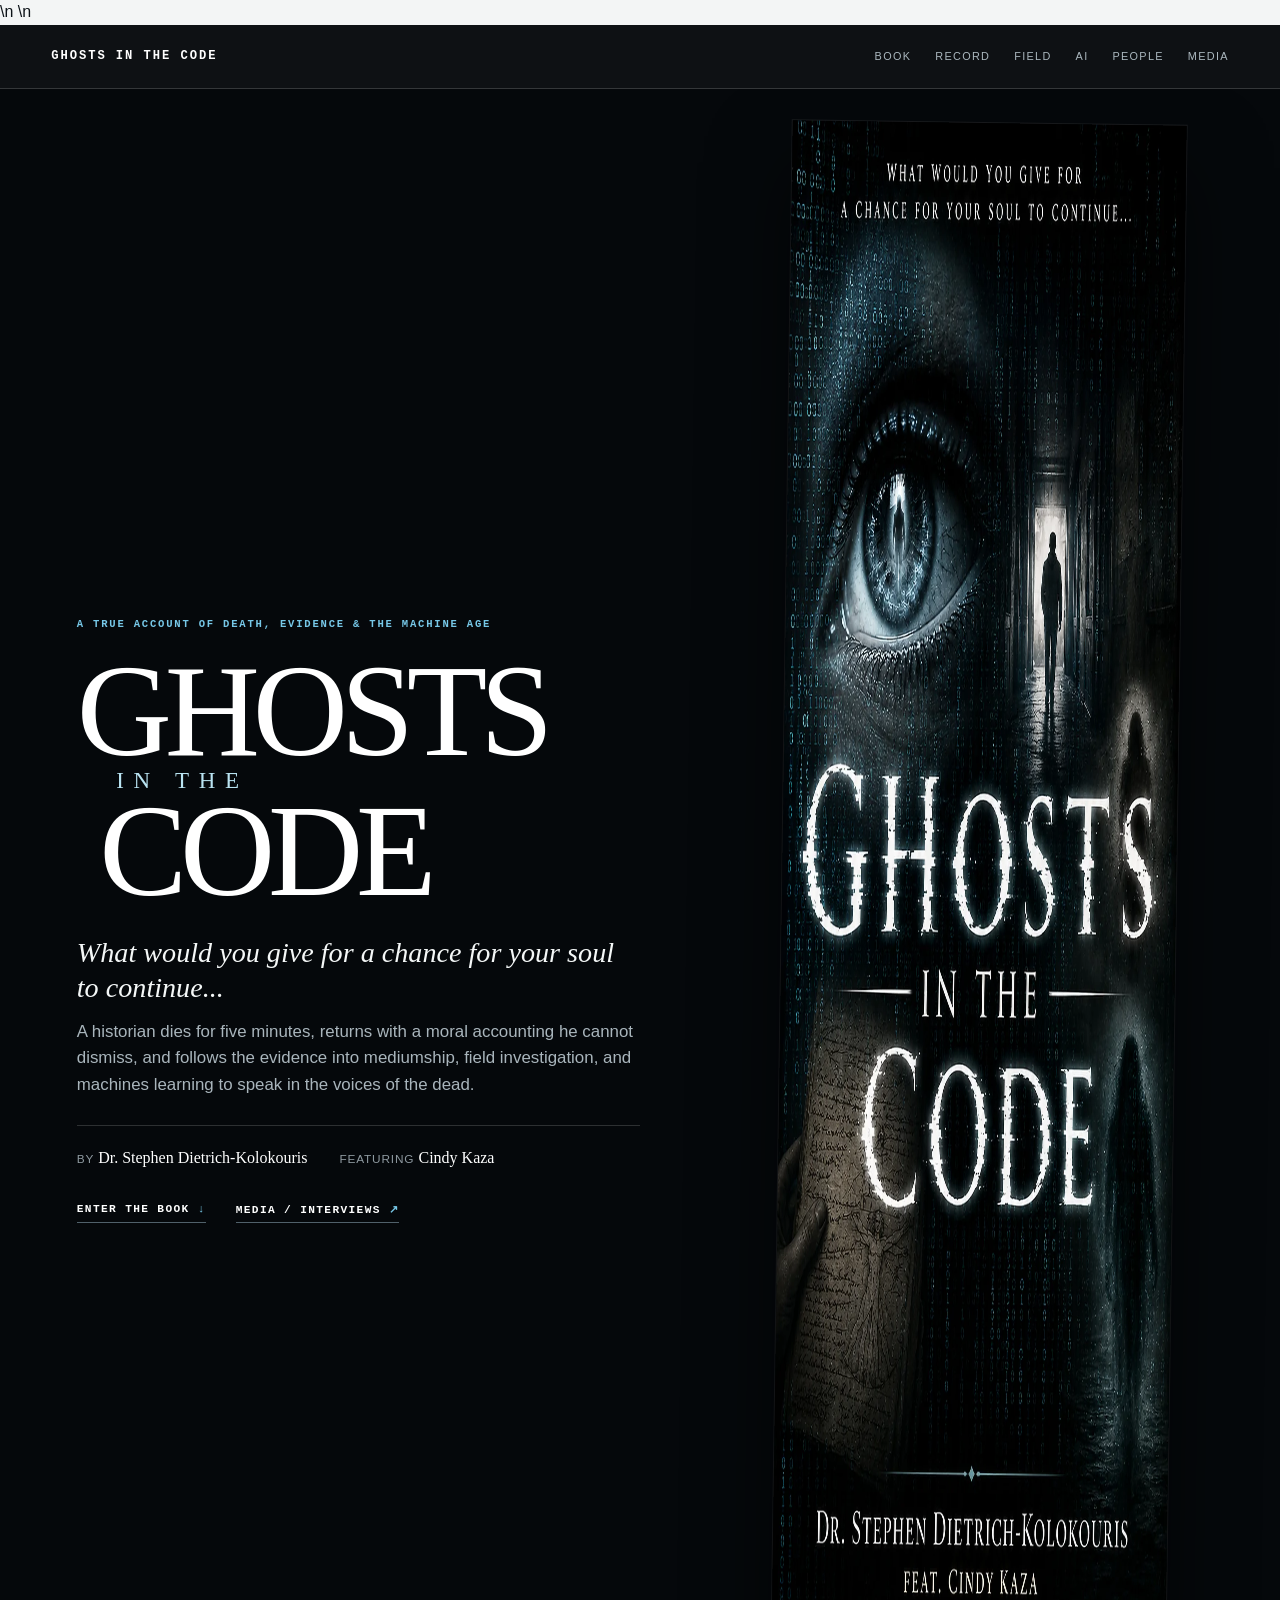
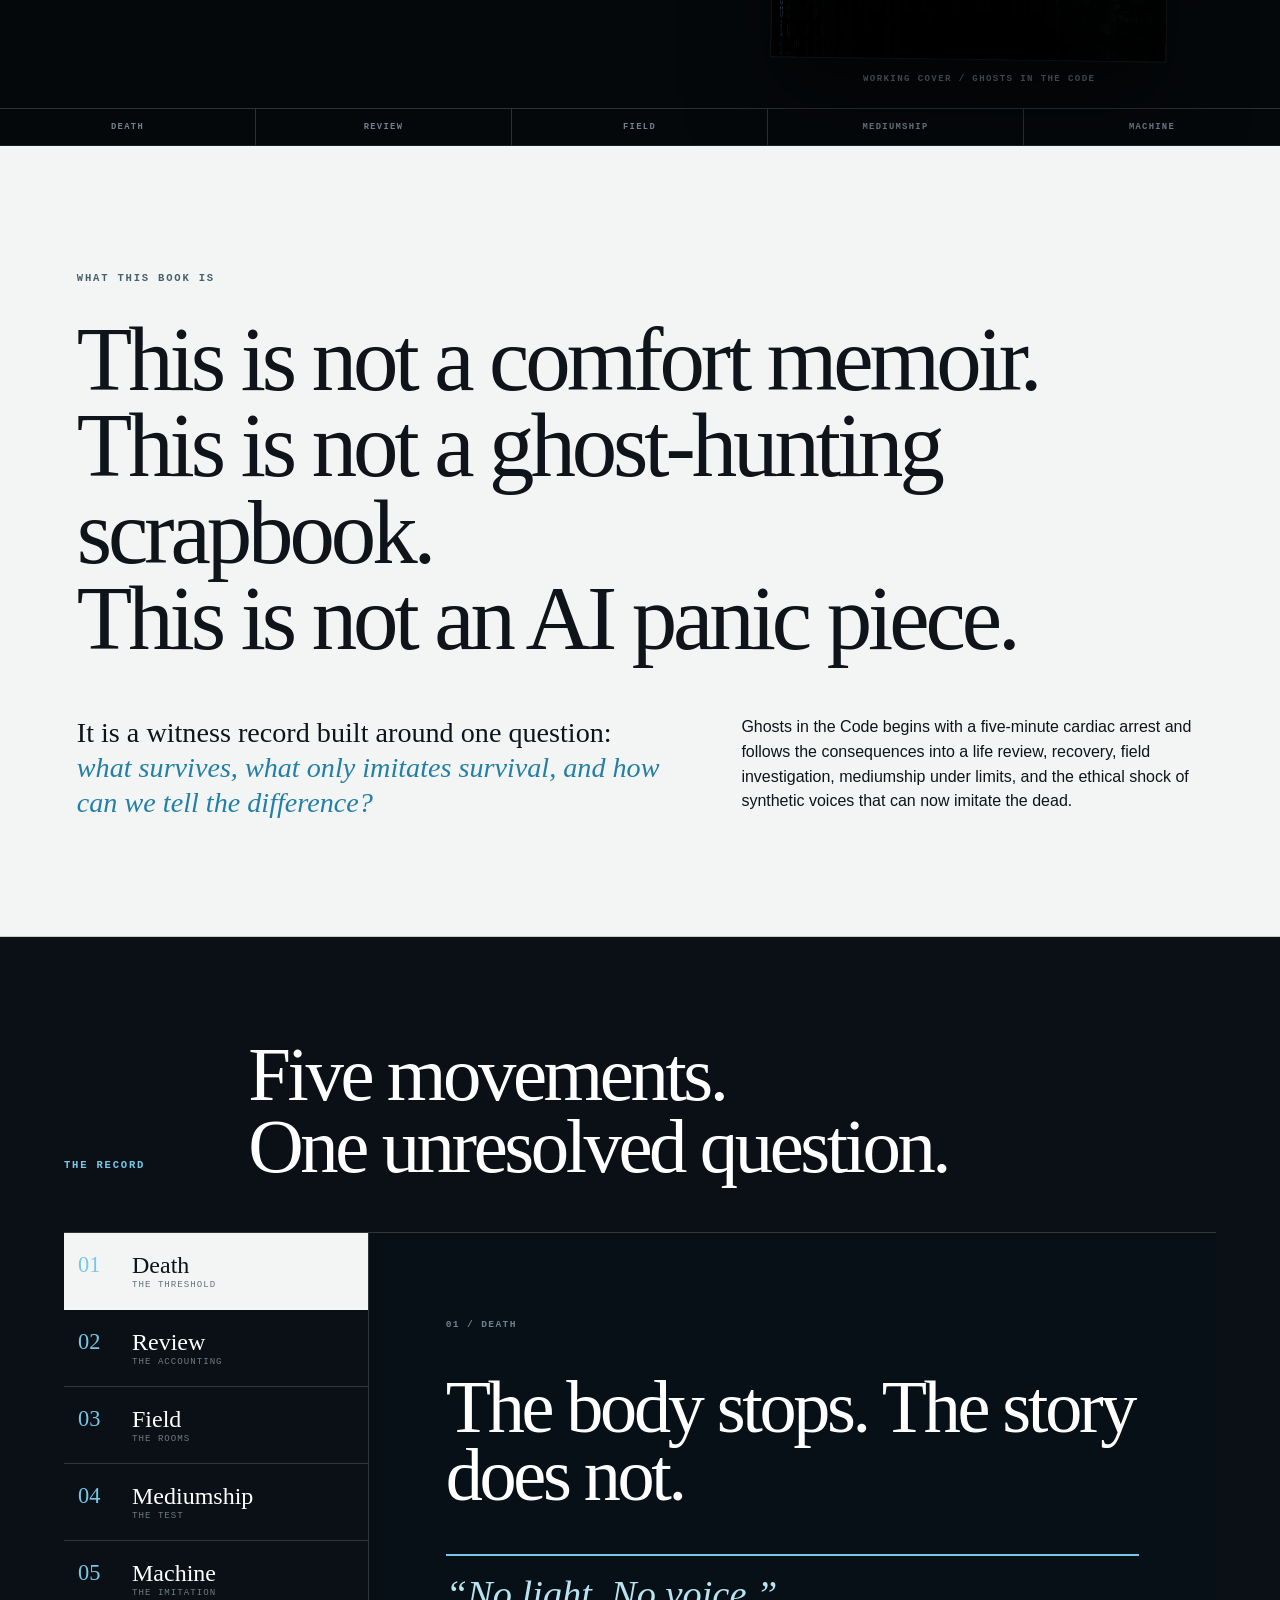
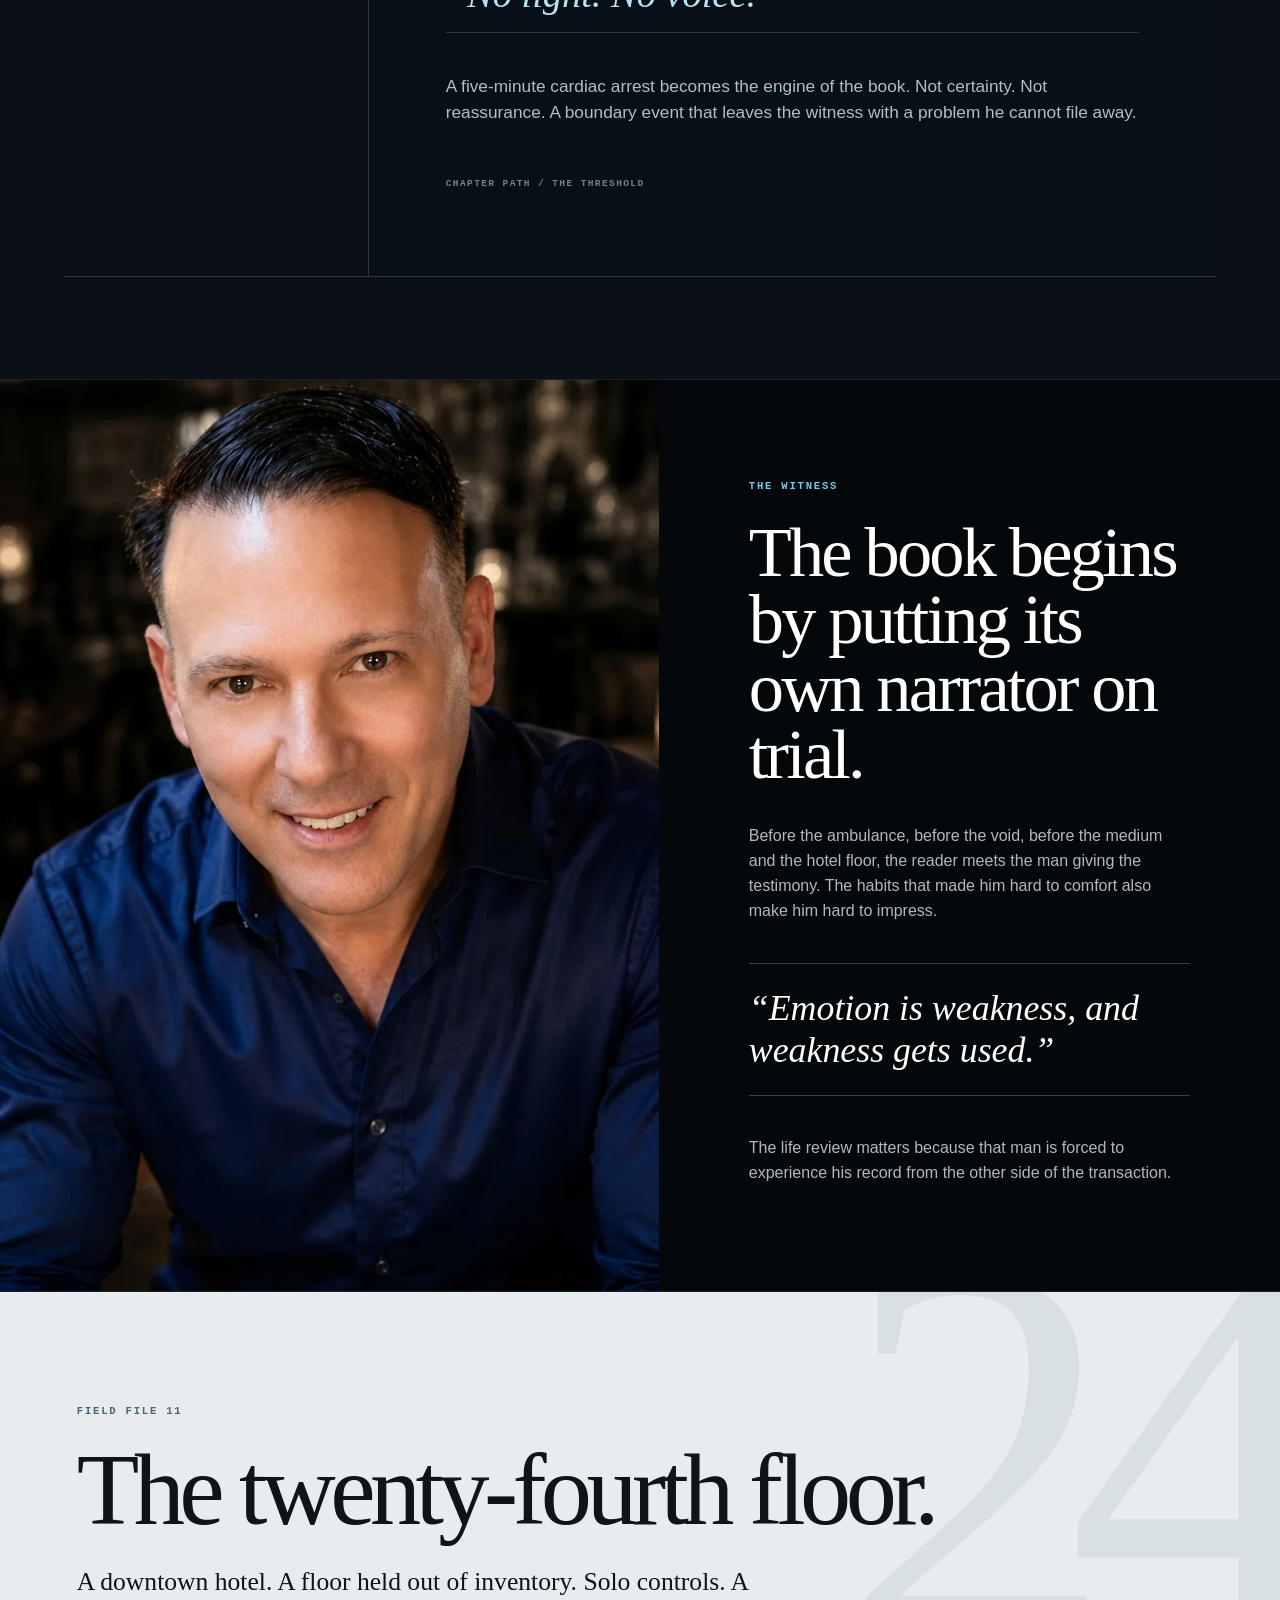
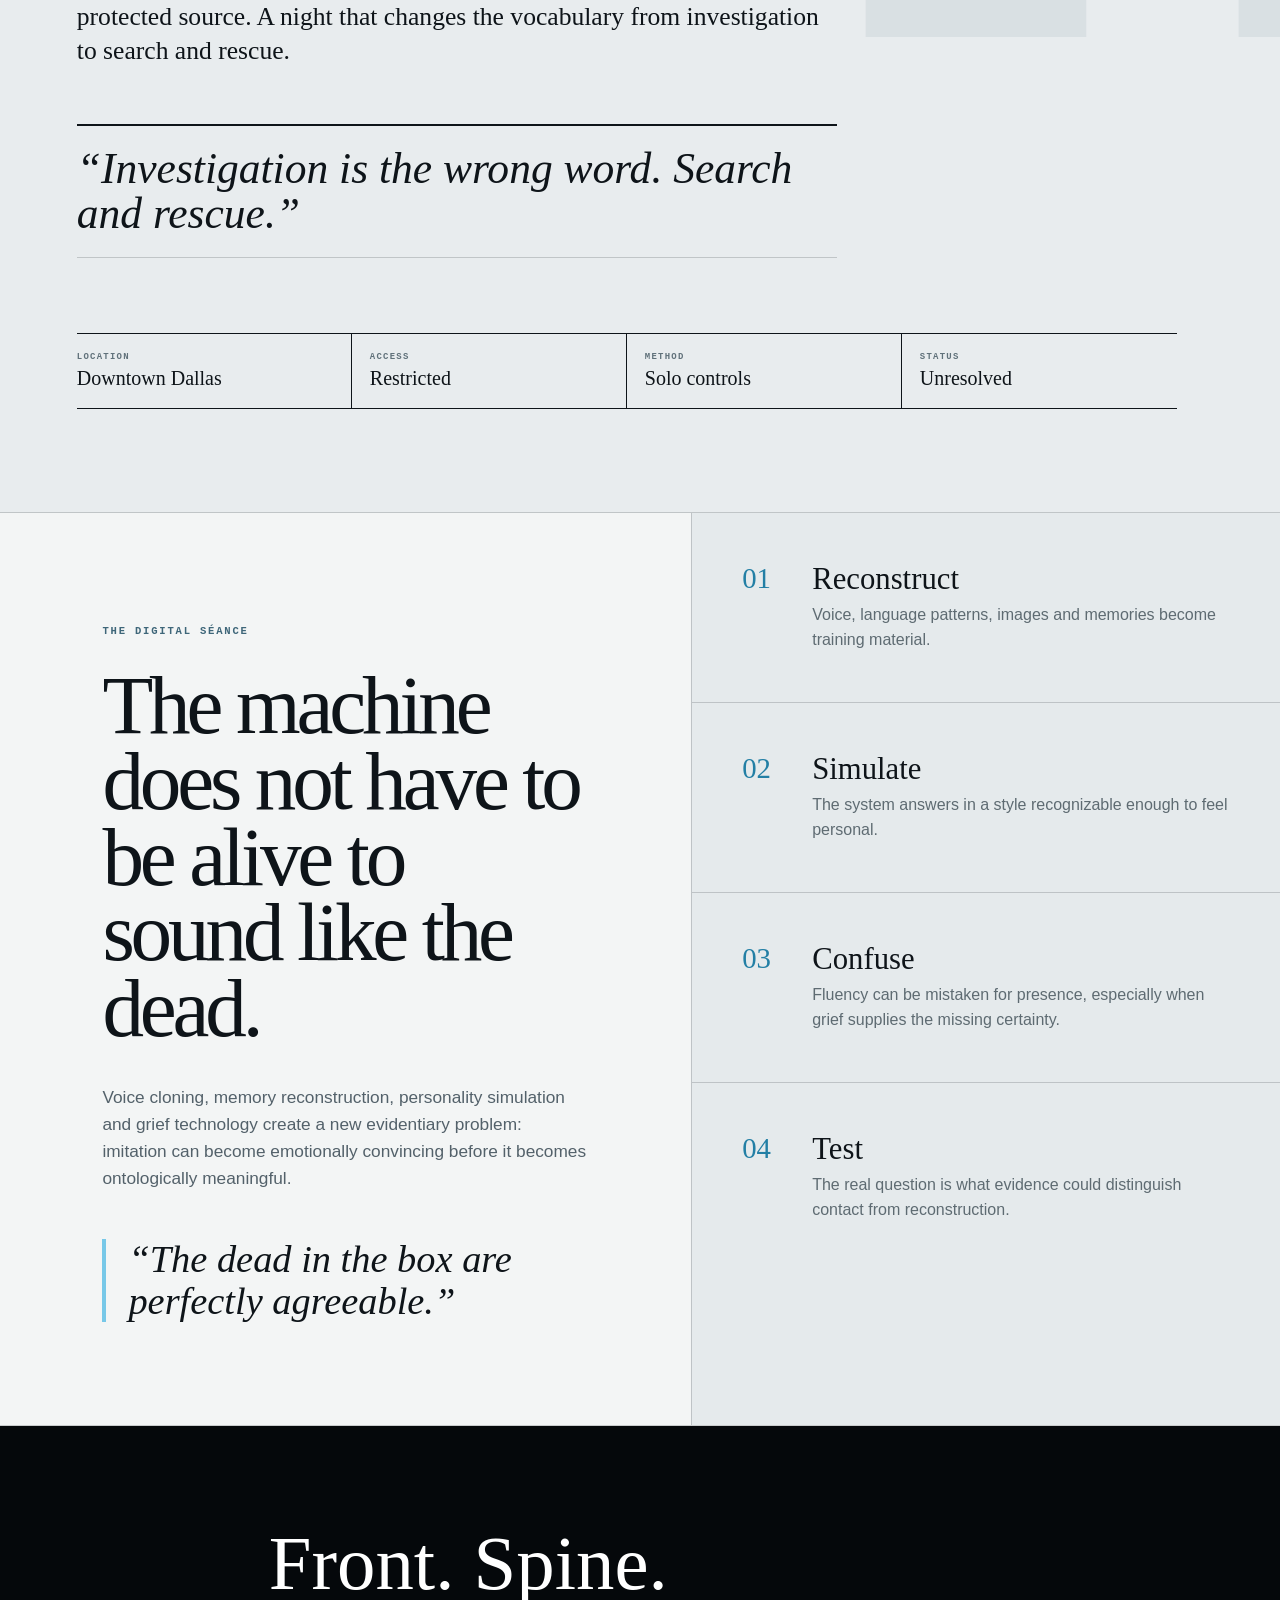
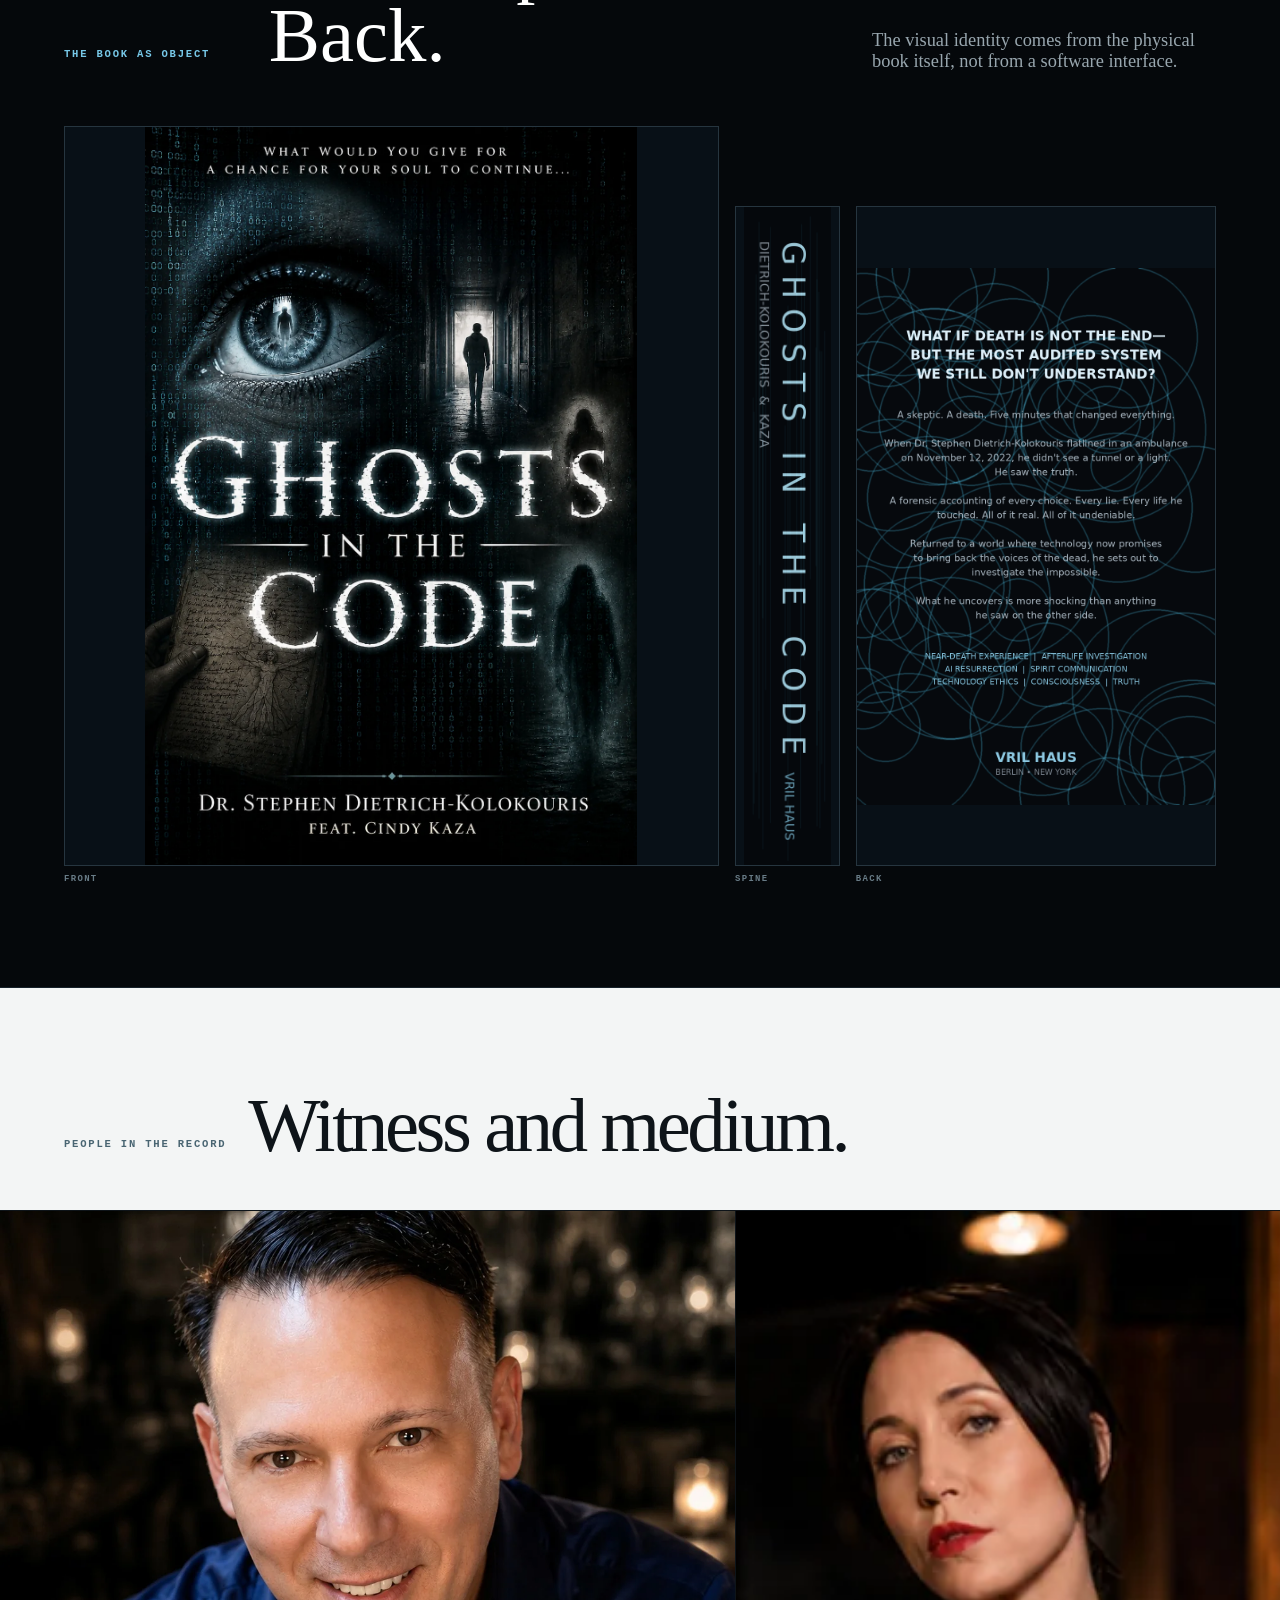
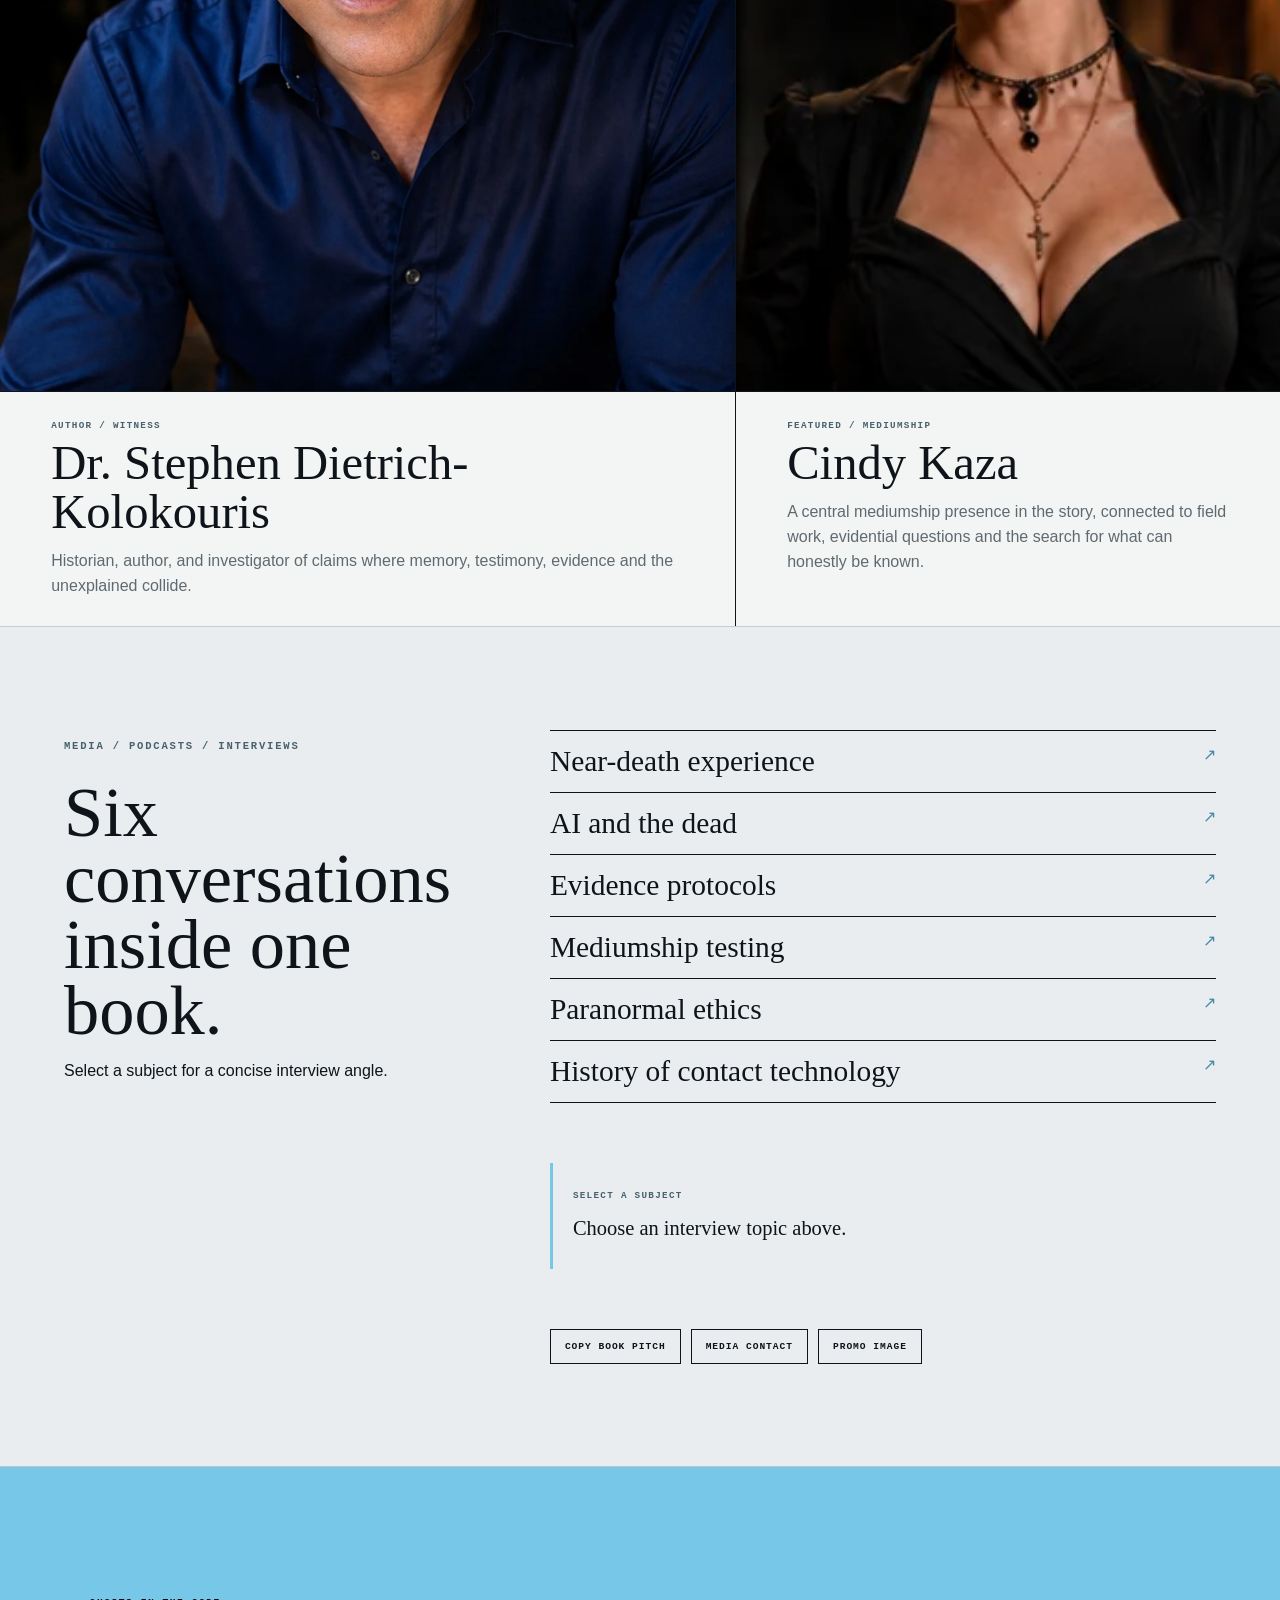
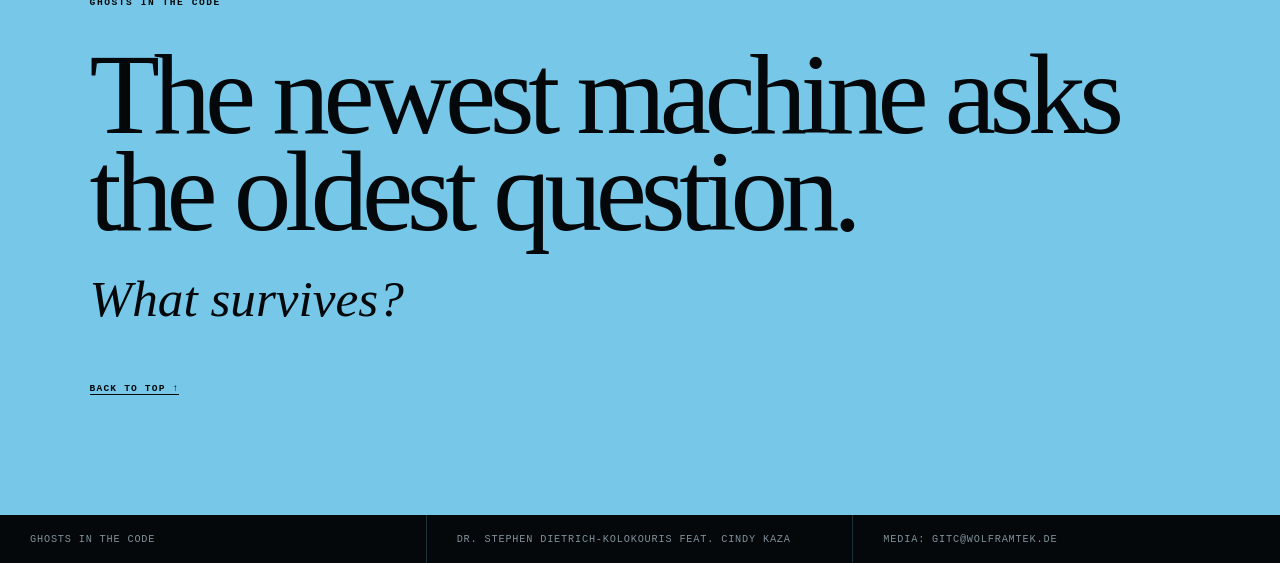
==== commit c5a3c980: "Polish footer and record accessibility" ====
--- a/index.html
+++ b/index.html
@@ -124,24 +124,24 @@
 
       <div class="record-layout" data-record>
         <div class="record-tabs" role="tablist" aria-label="Book movements">
-          <button type="button" role="tab" aria-selected="true" data-record-tab="death">
+          <button type="button" role="tab" aria-selected="true" data-record-tab="death" aria-controls="record-panel">
             <span>01</span><strong>Death</strong><small>The threshold</small>
           </button>
-          <button type="button" role="tab" aria-selected="false" data-record-tab="review">
+          <button type="button" role="tab" aria-selected="false" data-record-tab="review" aria-controls="record-panel">
             <span>02</span><strong>Review</strong><small>The accounting</small>
           </button>
-          <button type="button" role="tab" aria-selected="false" data-record-tab="field">
+          <button type="button" role="tab" aria-selected="false" data-record-tab="field" aria-controls="record-panel">
             <span>03</span><strong>Field</strong><small>The rooms</small>
           </button>
-          <button type="button" role="tab" aria-selected="false" data-record-tab="medium">
+          <button type="button" role="tab" aria-selected="false" data-record-tab="medium" aria-controls="record-panel">
             <span>04</span><strong>Mediumship</strong><small>The test</small>
           </button>
-          <button type="button" role="tab" aria-selected="false" data-record-tab="machine">
+          <button type="button" role="tab" aria-selected="false" data-record-tab="machine" aria-controls="record-panel">
             <span>05</span><strong>Machine</strong><small>The imitation</small>
           </button>
         </div>
 
-        <article class="record-panel" role="tabpanel" aria-live="polite">
+        <article class="record-panel" id="record-panel" role="tabpanel" aria-live="polite">
           <p class="record-label" data-record-label>01 / DEATH</p>
           <h3 data-record-title>The body stops. The story does not.</h3>
           <blockquote data-record-quote>“No light. No voice.”</blockquote>
@@ -298,7 +298,7 @@
   <footer class="site-footer">
     <div>Ghosts in the Code</div>
     <div>Dr. Stephen Dietrich-Kolokouris feat. Cindy Kaza</div>
-    <div>Official GitHub Pages site</div>
+    <div>Media: gitc@wolframtek.de</div>
   </footer>
 
   <script src="script.js?v=cinematic-v2" defer></script>
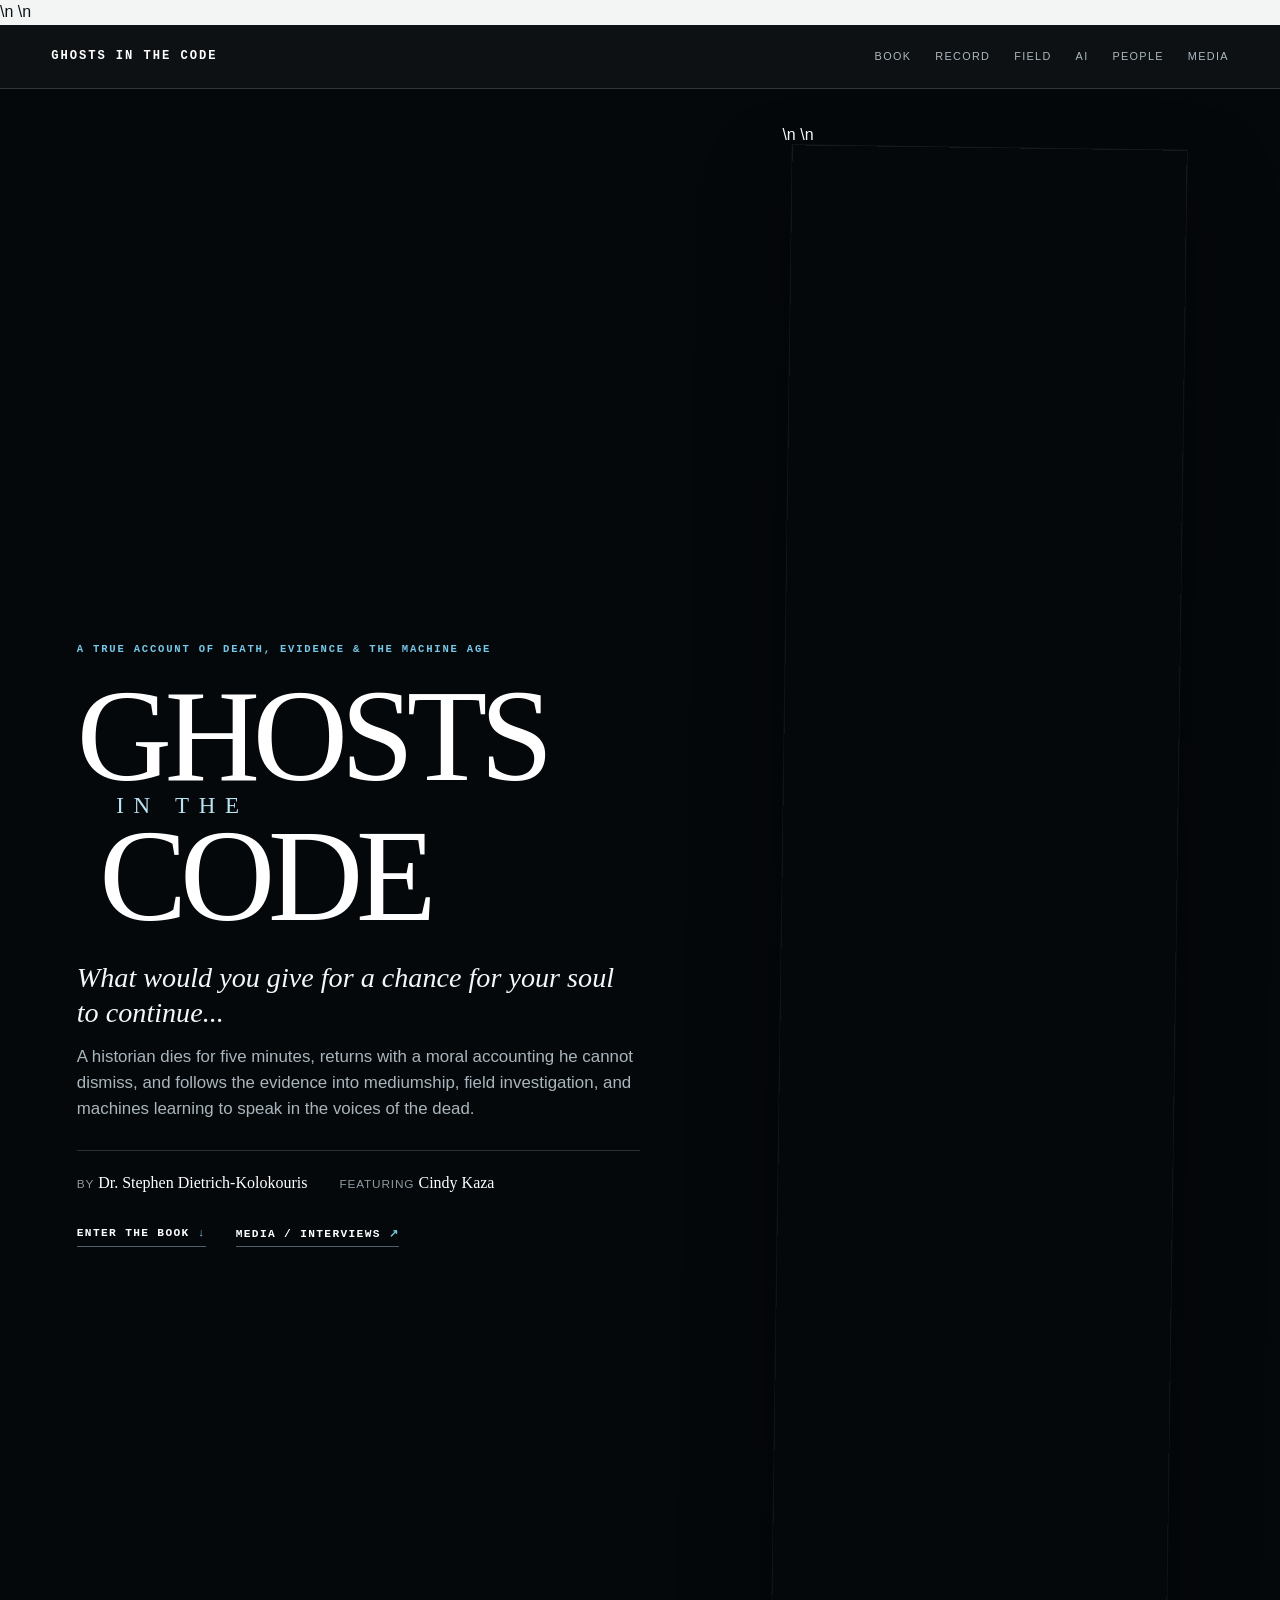
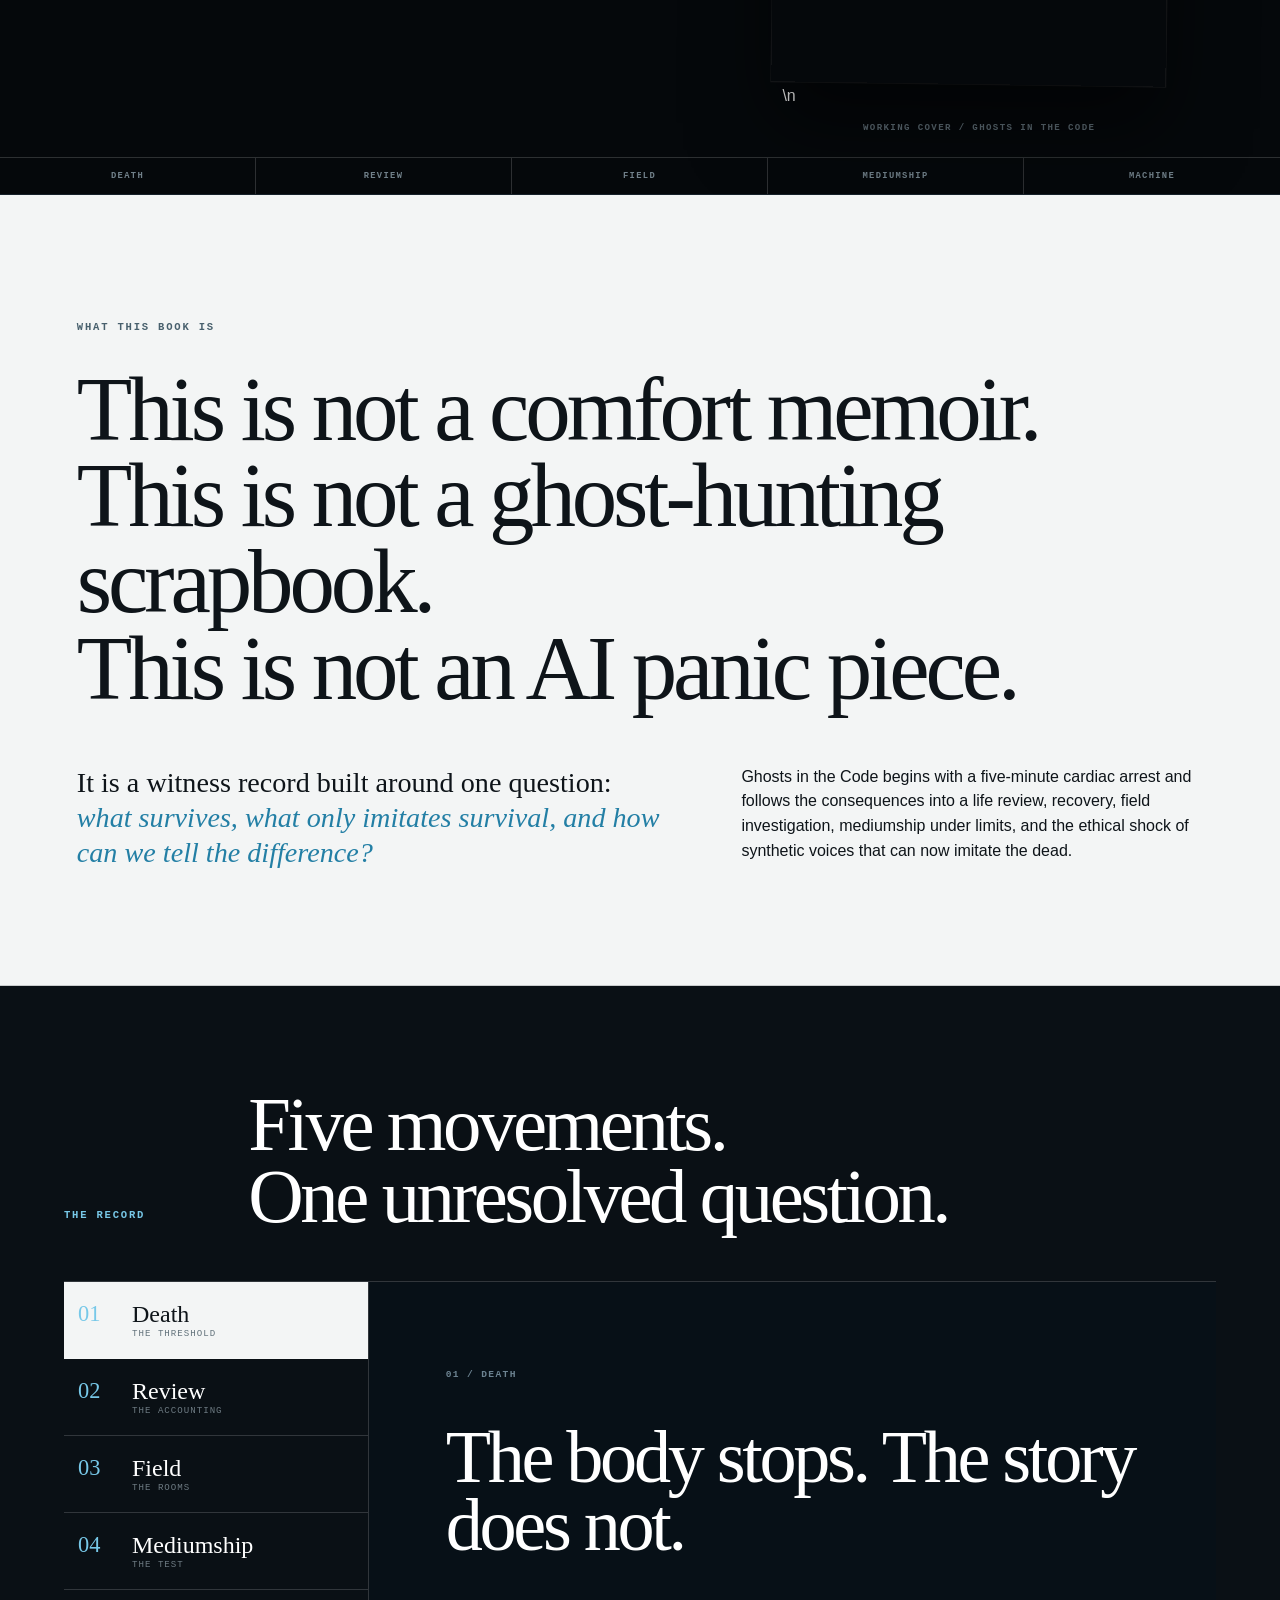
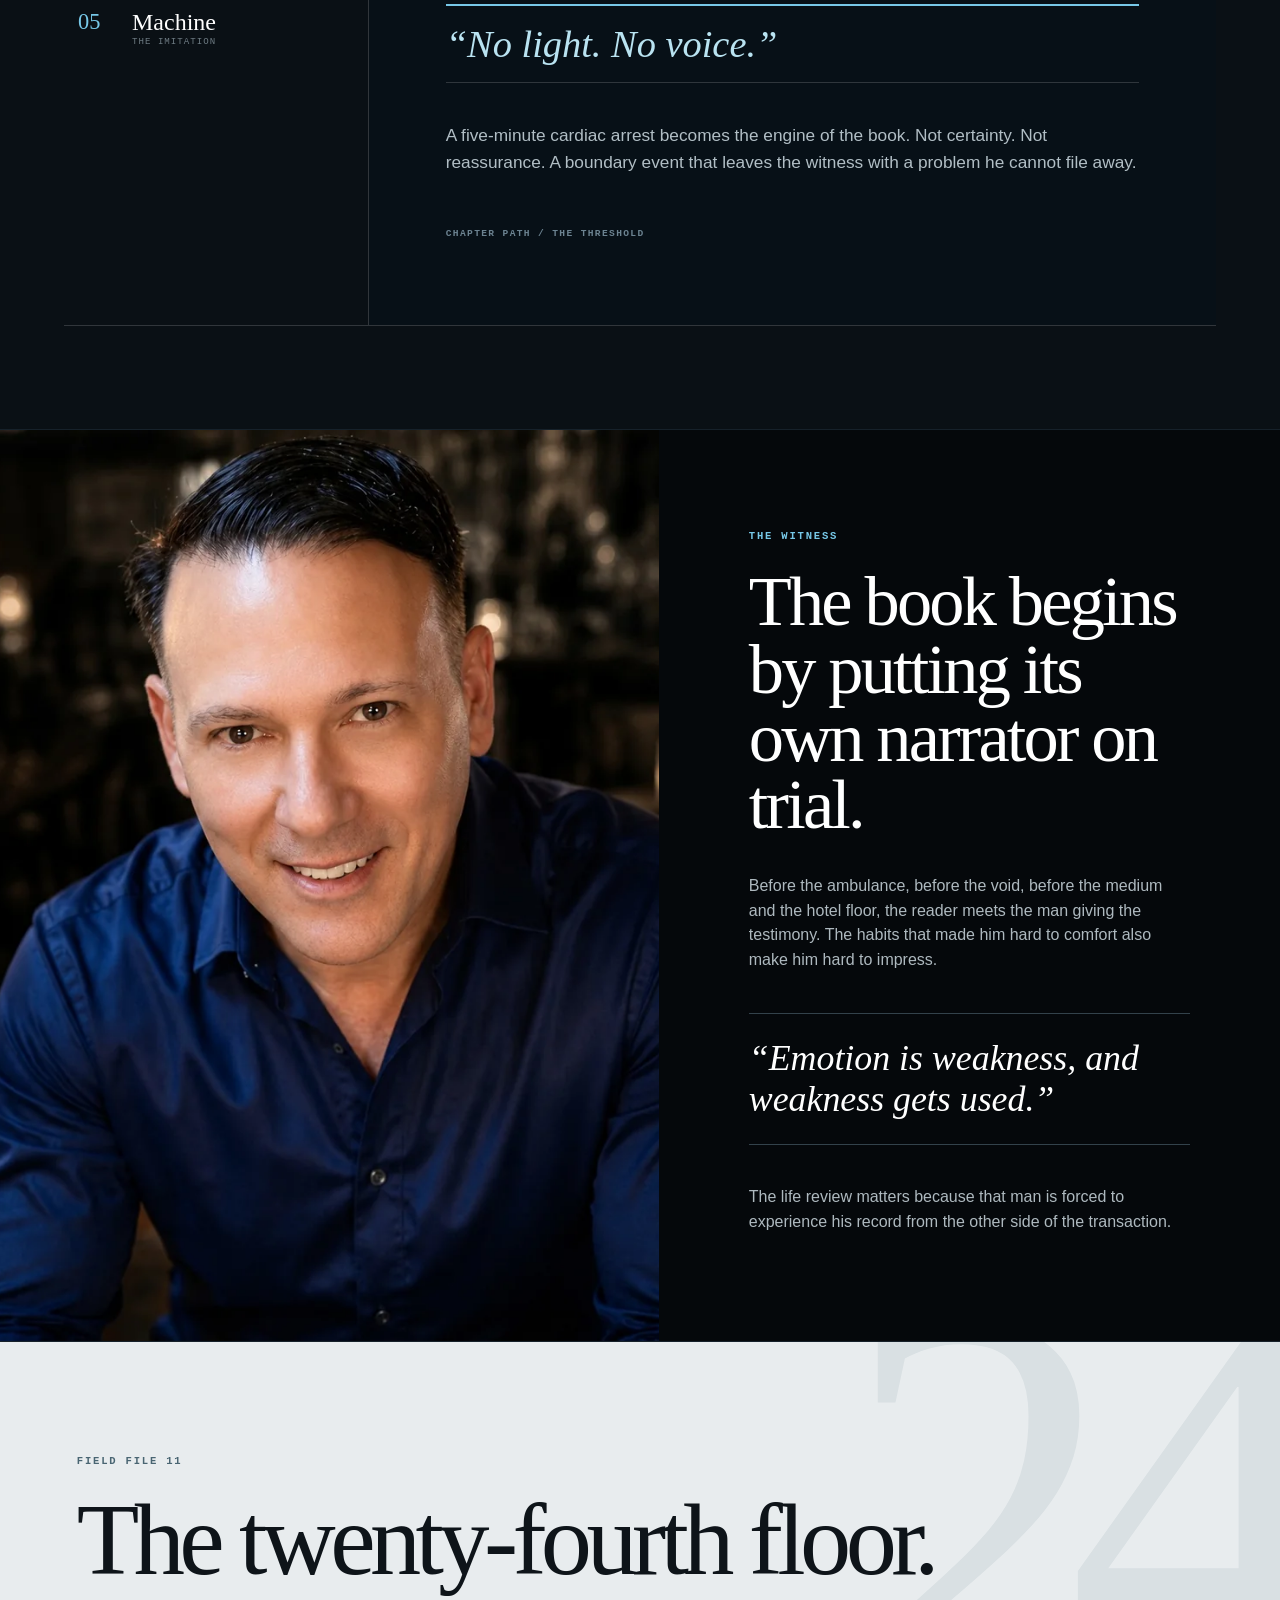
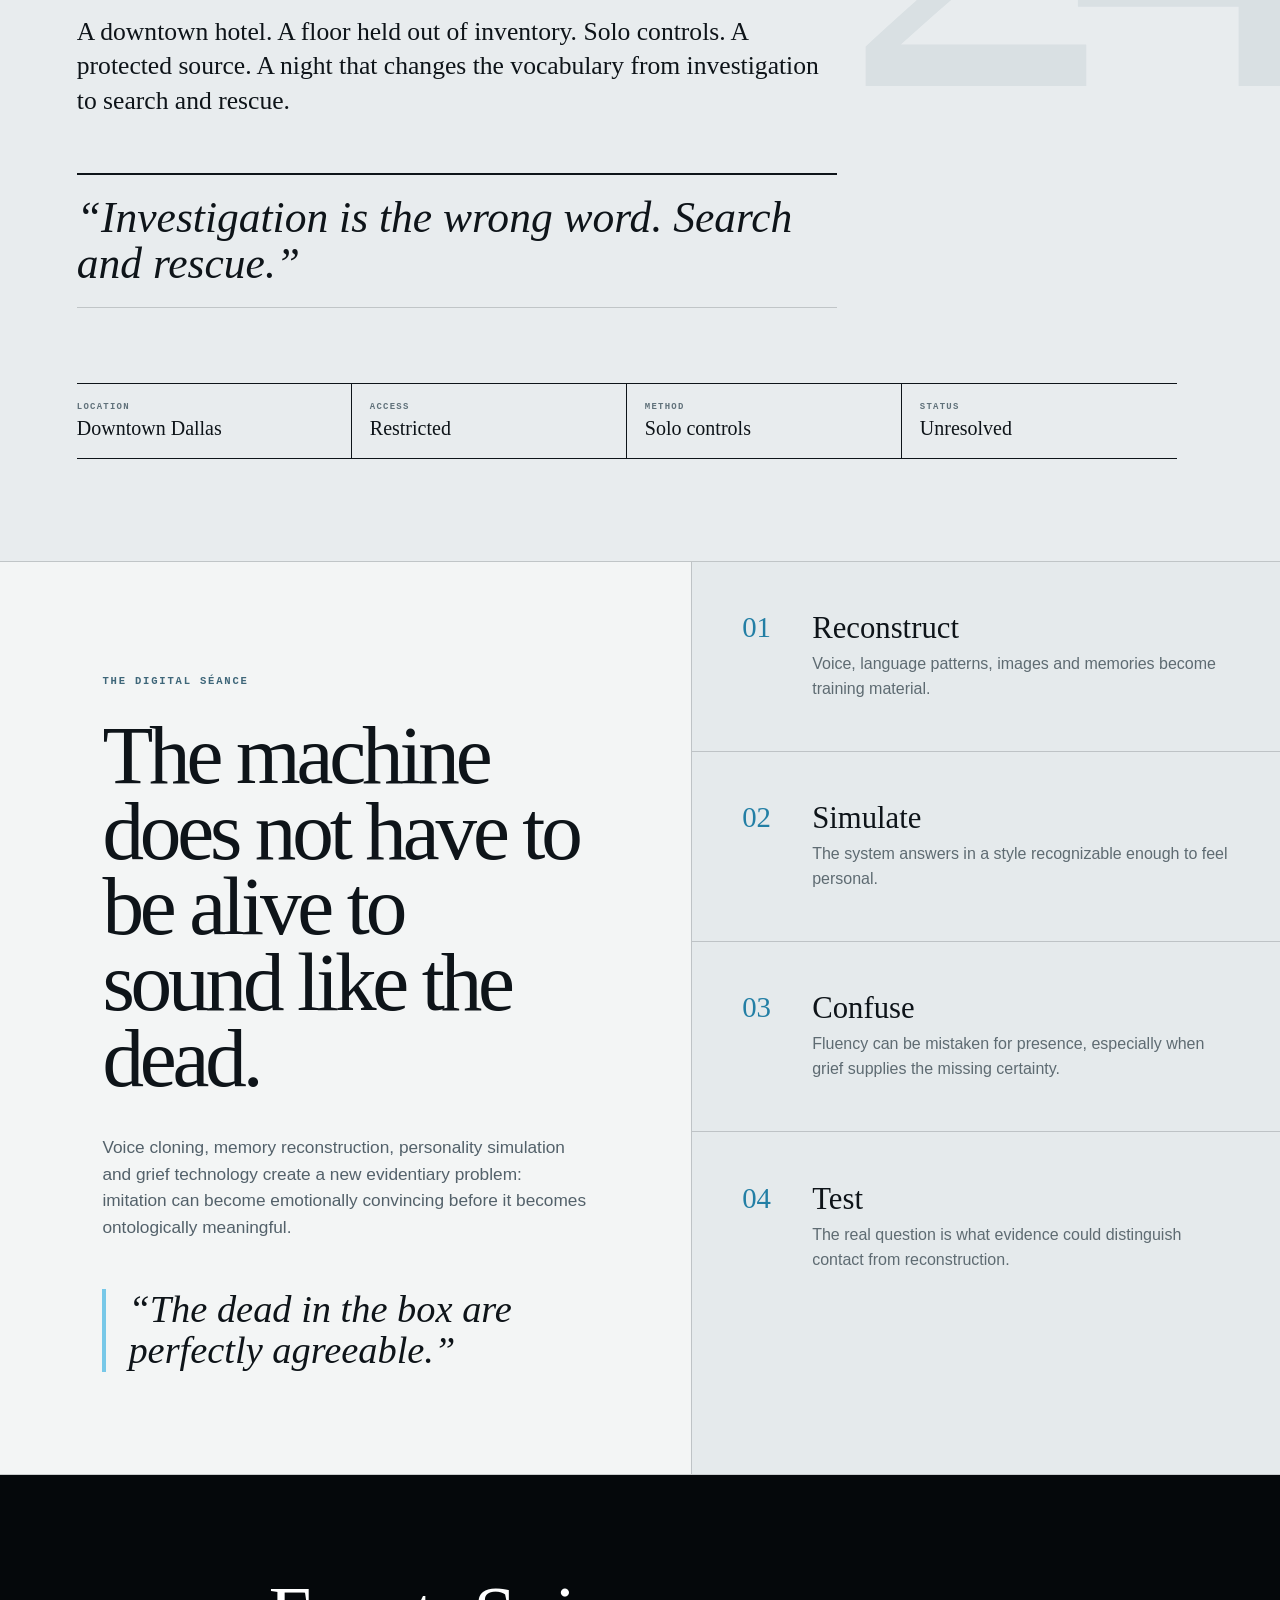
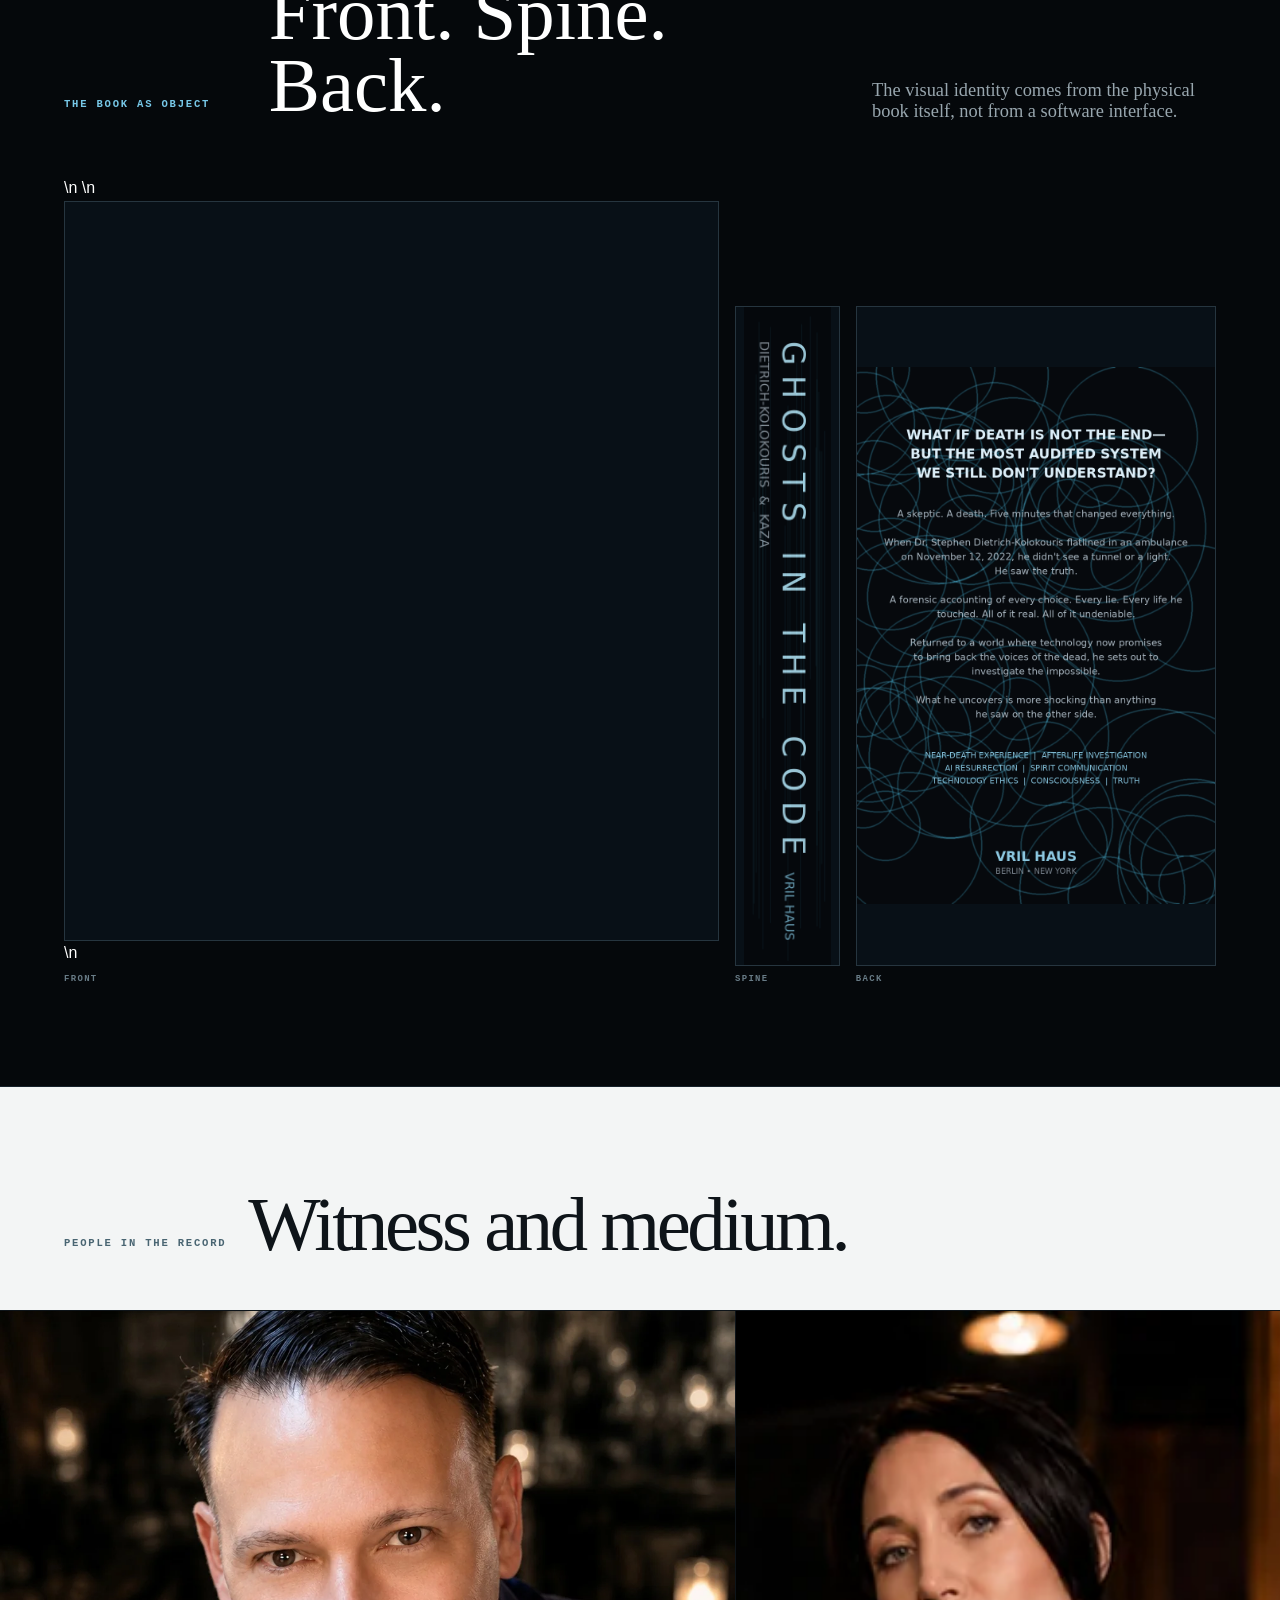
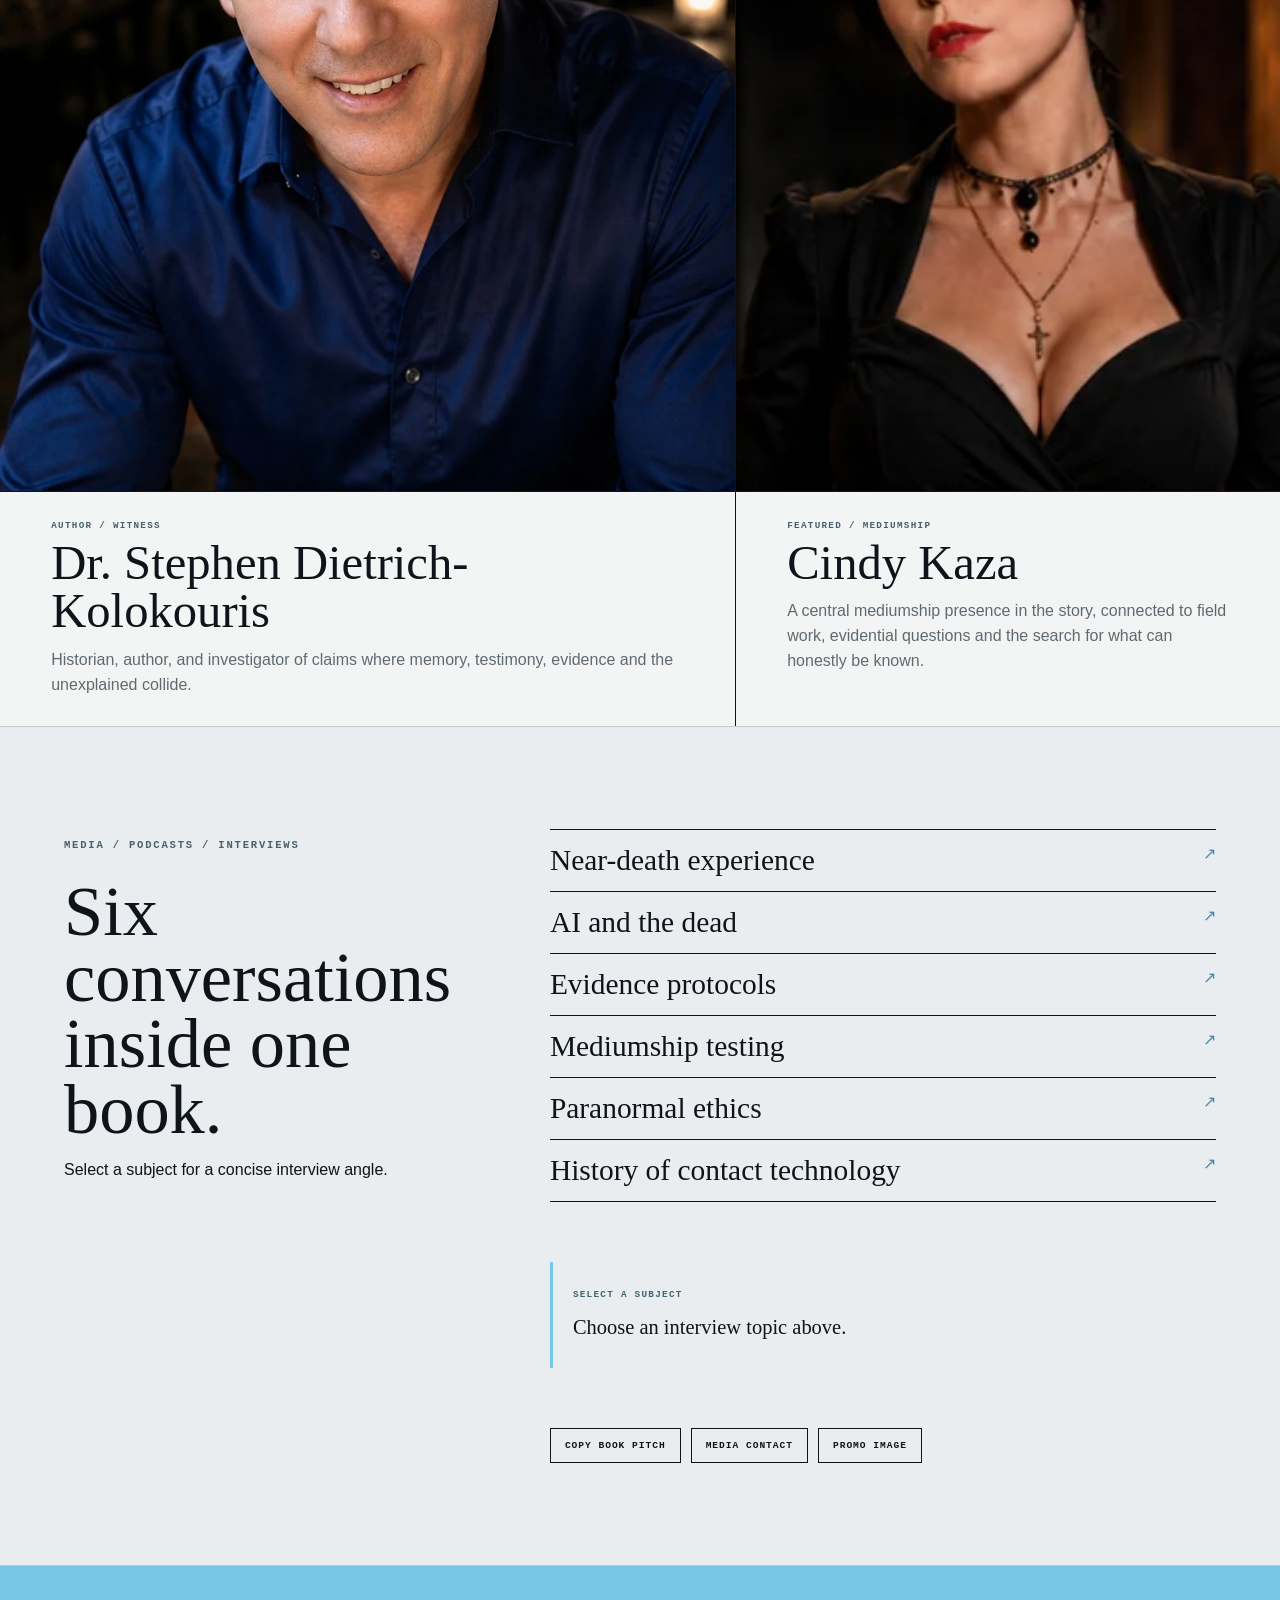
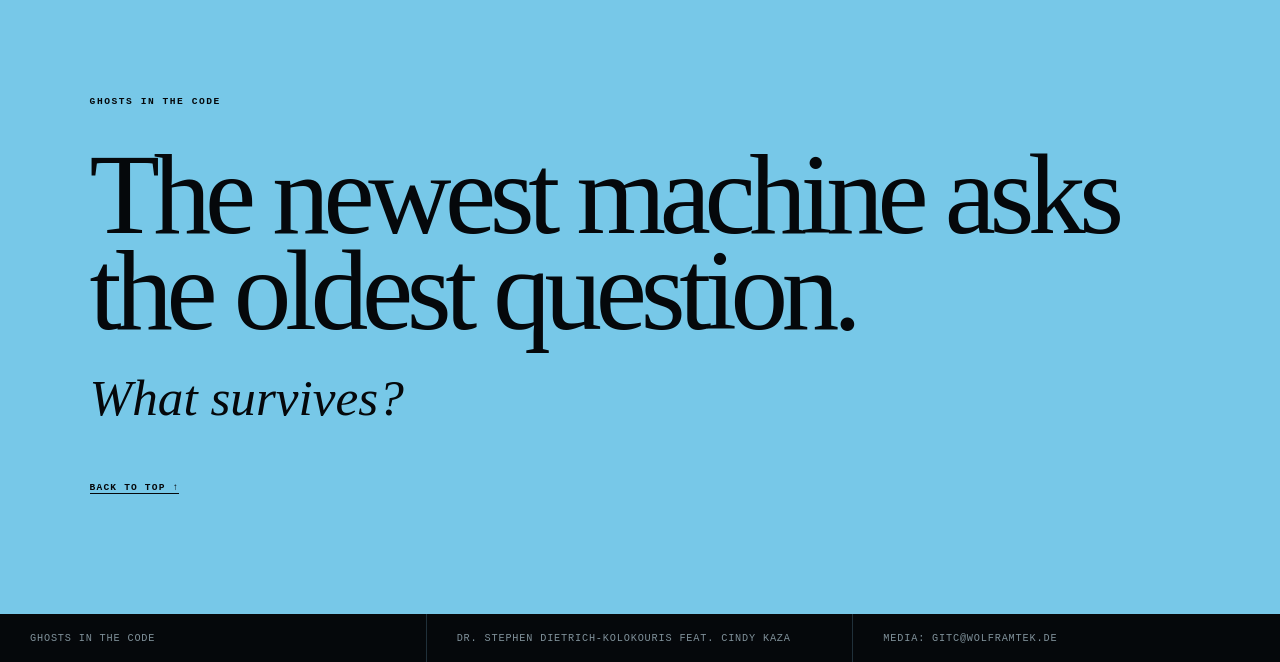
==== commit 97e5c98d: "Optimize cover loading and tab semantics" ====
--- a/index.html
+++ b/index.html
@@ -20,7 +20,7 @@
   <link rel="icon" type="image/png" sizes="192x192" href="assets/icon-192.png">
   <link rel="apple-touch-icon" href="assets/icon-192.png">
   <link rel="manifest" href="manifest.webmanifest">
-  <link rel="preload" as="image" href="assets/cover.webp" type="image/webp">
+  <link rel="preload" as="image" href="assets/responsive/cover-720.webp" type="image/webp" imagesrcset="assets/responsive/cover-320.webp 320w, assets/responsive/cover-480.webp 480w, assets/responsive/cover-720.webp 720w, assets/responsive/cover-960.webp 960w, assets/responsive/cover-1200.webp 1200w, assets/responsive/cover-1365.webp 1365w" imagesizes="(max-width: 760px) 72vw, 37vw">
   <link rel="stylesheet" href="styles.css?v=cinematic-v2b">
   <script type="application/ld+json">
   {
@@ -93,7 +93,7 @@
       </div>
 
       <figure class="hero-cover reveal">
-        <img src="assets/cover.webp" alt="Ghosts in the Code book cover" width="1024" height="1536" fetchpriority="high">
+        <picture>\n          <source type="image/webp" srcset="assets/responsive/cover-320.webp 320w, assets/responsive/cover-480.webp 480w, assets/responsive/cover-720.webp 720w, assets/responsive/cover-960.webp 960w, assets/responsive/cover-1200.webp 1200w, assets/responsive/cover-1365.webp 1365w" sizes="(max-width: 760px) 72vw, 37vw">\n          <img src="assets/cover.jpg" srcset="assets/responsive/cover-320.jpg 320w, assets/responsive/cover-480.jpg 480w, assets/responsive/cover-720.jpg 720w, assets/responsive/cover-960.jpg 960w, assets/responsive/cover-1200.jpg 1200w, assets/responsive/cover-1365.jpg 1365w" sizes="(max-width: 760px) 72vw, 37vw" alt="Ghosts in the Code book cover" width="1024" height="1536" fetchpriority="high" decoding="async">\n        </picture>
         <figcaption>WORKING COVER / GHOSTS IN THE CODE</figcaption>
       </figure>
 
@@ -127,16 +127,16 @@
           <button type="button" role="tab" aria-selected="true" data-record-tab="death" aria-controls="record-panel">
             <span>01</span><strong>Death</strong><small>The threshold</small>
           </button>
-          <button type="button" role="tab" aria-selected="false" data-record-tab="review" aria-controls="record-panel">
+          <button type="button" role="tab" aria-selected="false" tabindex="-1" data-record-tab="review" aria-controls="record-panel">
             <span>02</span><strong>Review</strong><small>The accounting</small>
           </button>
-          <button type="button" role="tab" aria-selected="false" data-record-tab="field" aria-controls="record-panel">
+          <button type="button" role="tab" aria-selected="false" tabindex="-1" data-record-tab="field" aria-controls="record-panel">
             <span>03</span><strong>Field</strong><small>The rooms</small>
           </button>
-          <button type="button" role="tab" aria-selected="false" data-record-tab="medium" aria-controls="record-panel">
+          <button type="button" role="tab" aria-selected="false" tabindex="-1" data-record-tab="medium" aria-controls="record-panel">
             <span>04</span><strong>Mediumship</strong><small>The test</small>
           </button>
-          <button type="button" role="tab" aria-selected="false" data-record-tab="machine" aria-controls="record-panel">
+          <button type="button" role="tab" aria-selected="false" tabindex="-1" data-record-tab="machine" aria-controls="record-panel">
             <span>05</span><strong>Machine</strong><small>The imitation</small>
           </button>
         </div>
@@ -212,7 +212,7 @@
 
       <div class="object-grid">
         <figure>
-          <img src="assets/cover.webp" alt="Ghosts in the Code front cover" loading="lazy">
+          <picture>\n            <source type="image/webp" srcset="assets/responsive/cover-480.webp 480w, assets/responsive/cover-720.webp 720w, assets/responsive/cover-960.webp 960w, assets/responsive/cover-1200.webp 1200w" sizes="(max-width: 760px) 82vw, 52vw">\n            <img src="assets/cover.jpg" srcset="assets/responsive/cover-480.jpg 480w, assets/responsive/cover-720.jpg 720w, assets/responsive/cover-960.jpg 960w, assets/responsive/cover-1200.jpg 1200w" sizes="(max-width: 760px) 82vw, 52vw" alt="Ghosts in the Code front cover" loading="lazy" decoding="async">\n          </picture>
           <figcaption>FRONT</figcaption>
         </figure>
         <figure>
--- a/styles.css
+++ b/styles.css
@@ -19,7 +19,7 @@
 img{display:block;max-width:100%}
 a{color:inherit}
 button{font:inherit}
-::selection{background:var(--cyan);color:var(--black)}
+::selection{background:var(--cyan);color:var(--black)}\n:focus-visible{outline:2px solid var(--cyan);outline-offset:4px}\nbutton:focus-visible,a:focus-visible{outline-color:var(--cyan)}
 .skip-link{position:fixed;left:12px;top:-80px;z-index:999;background:#fff;padding:10px 14px}
 .skip-link:focus{top:12px}
 .progress{position:fixed;left:0;right:0;top:0;height:2px;z-index:1000;background:transparent}
